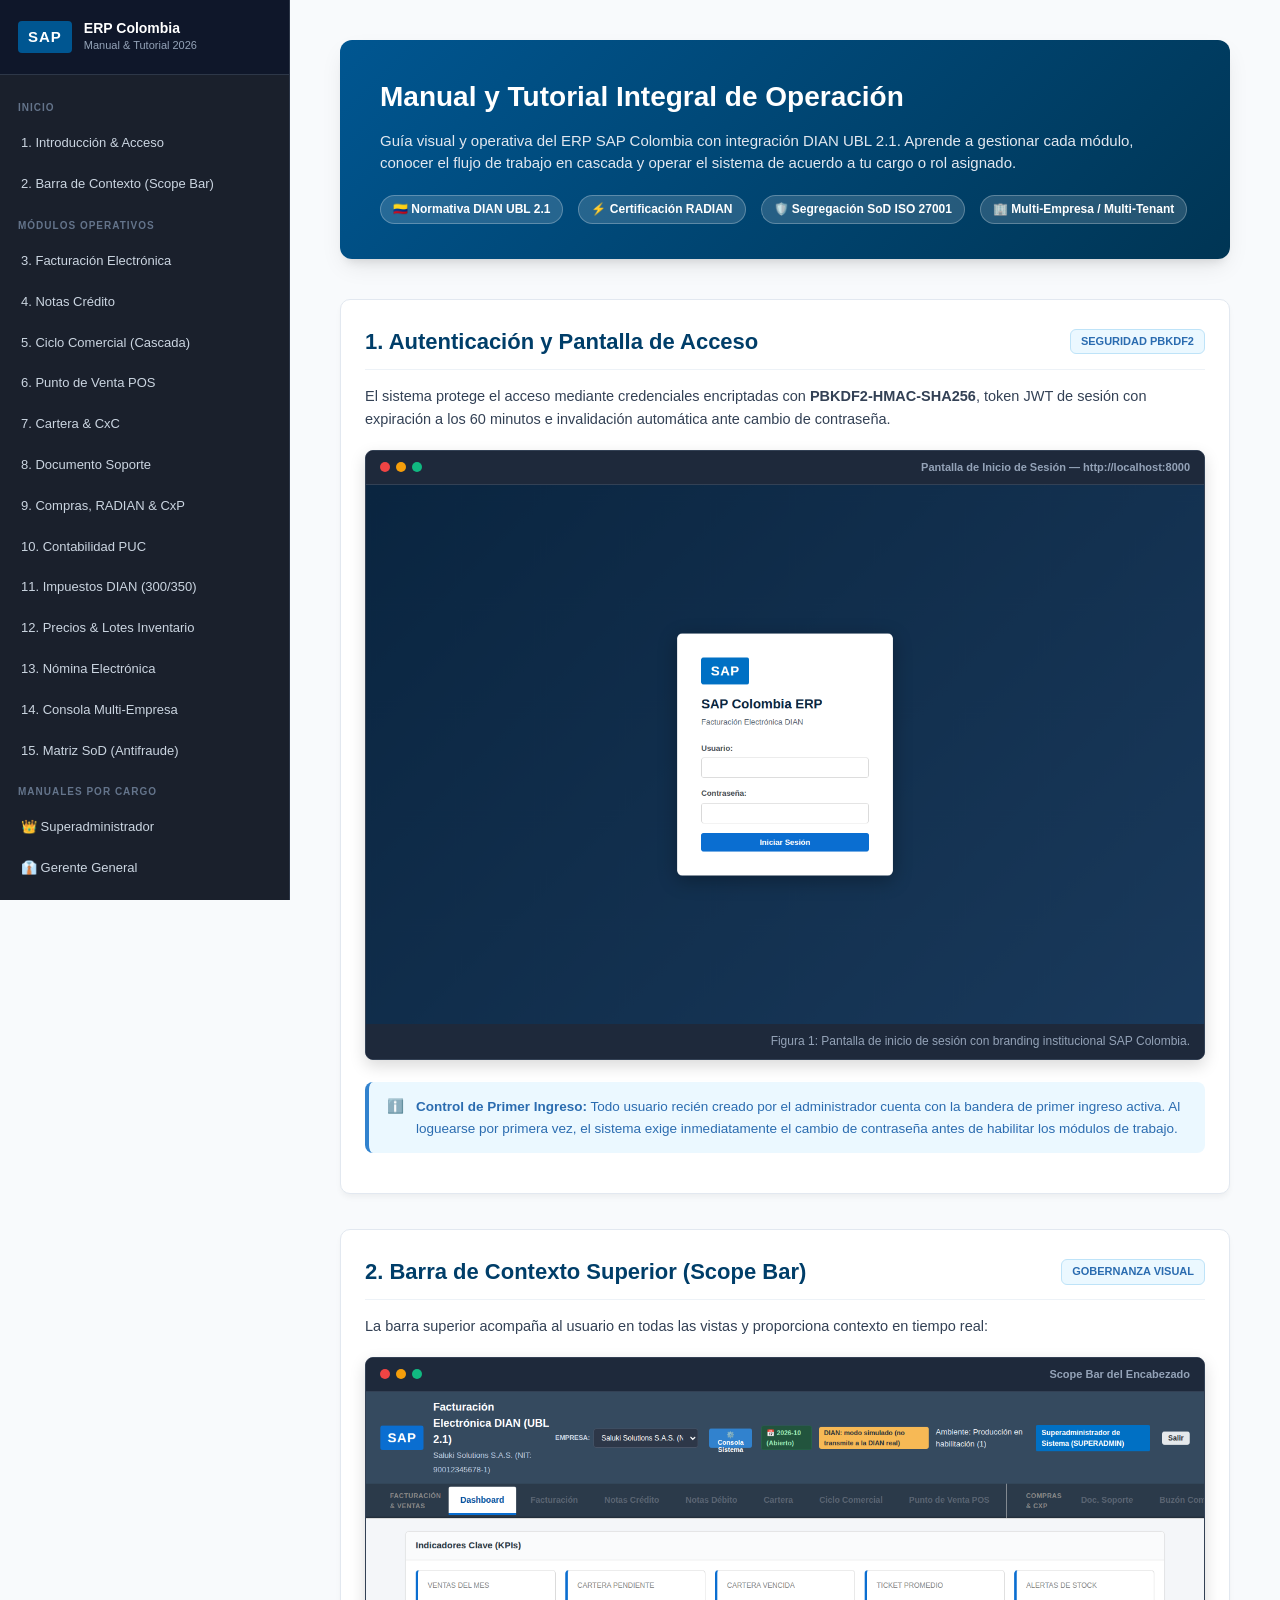
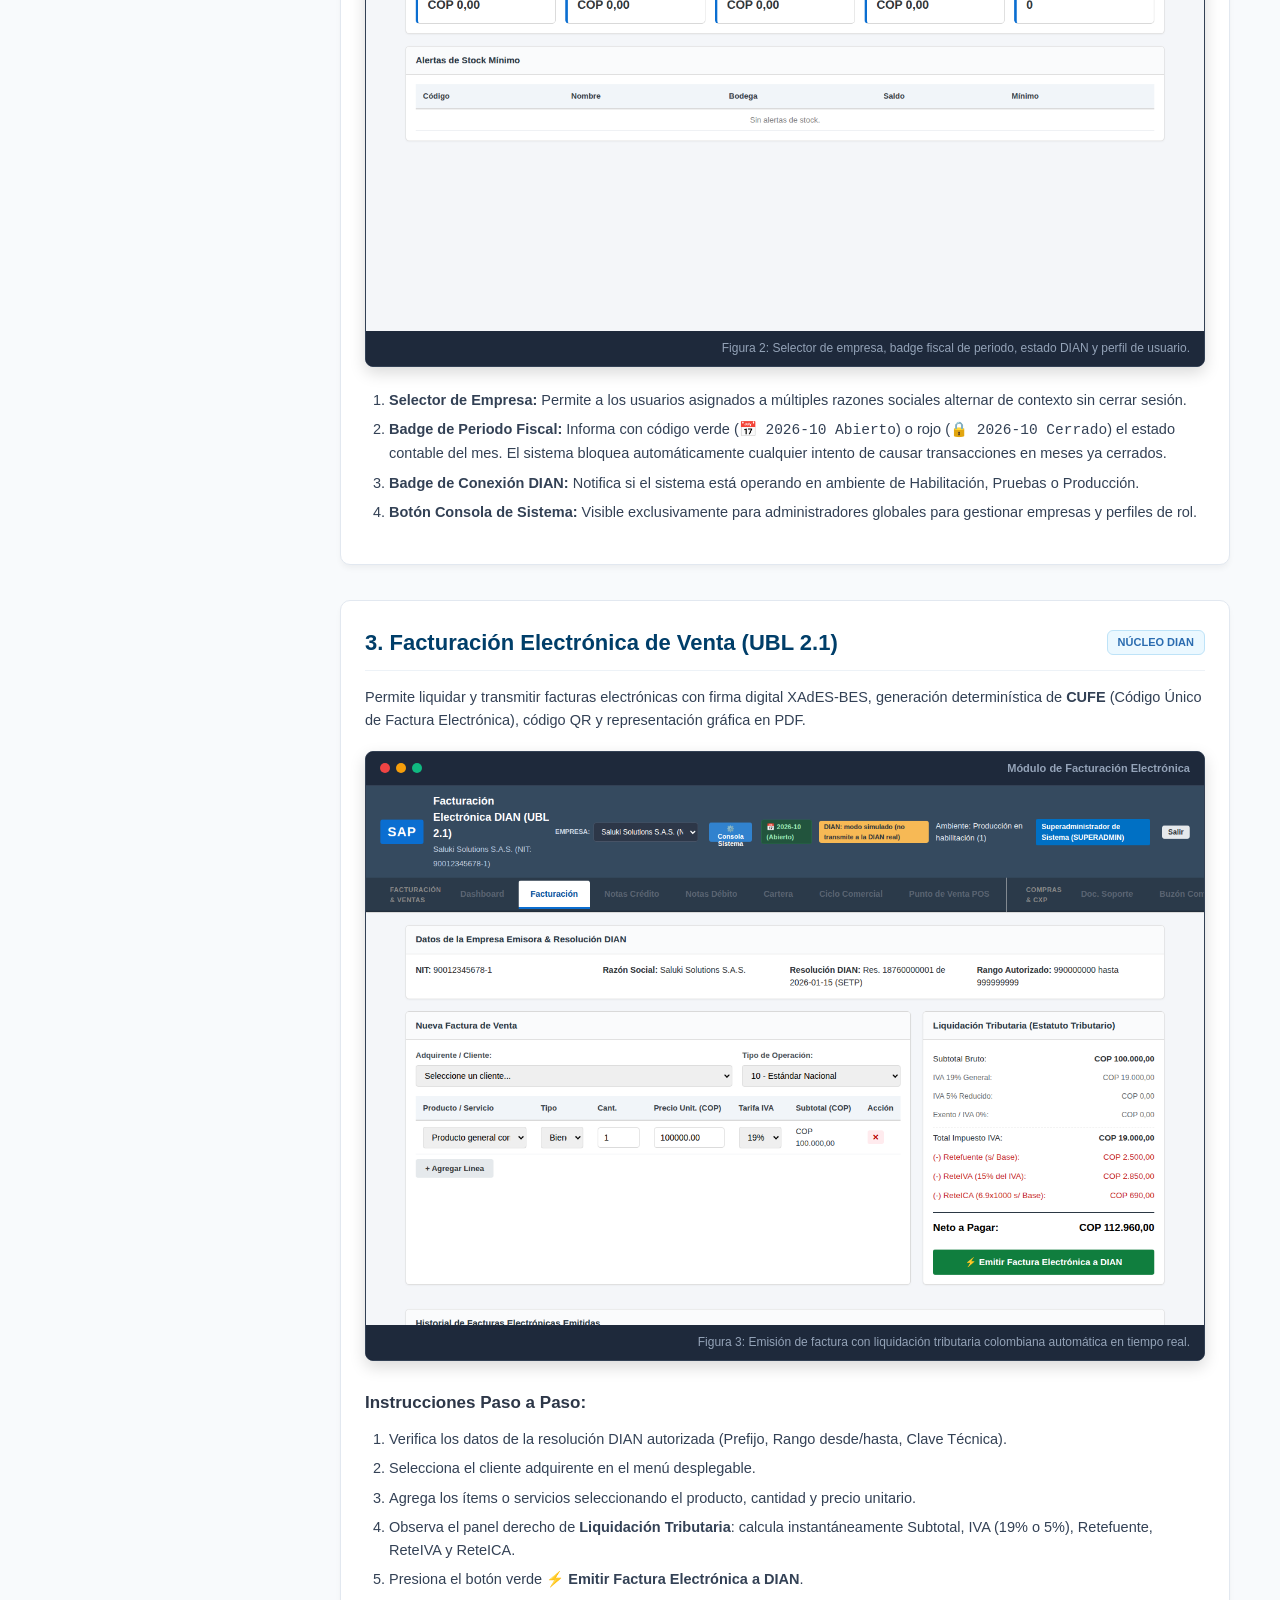
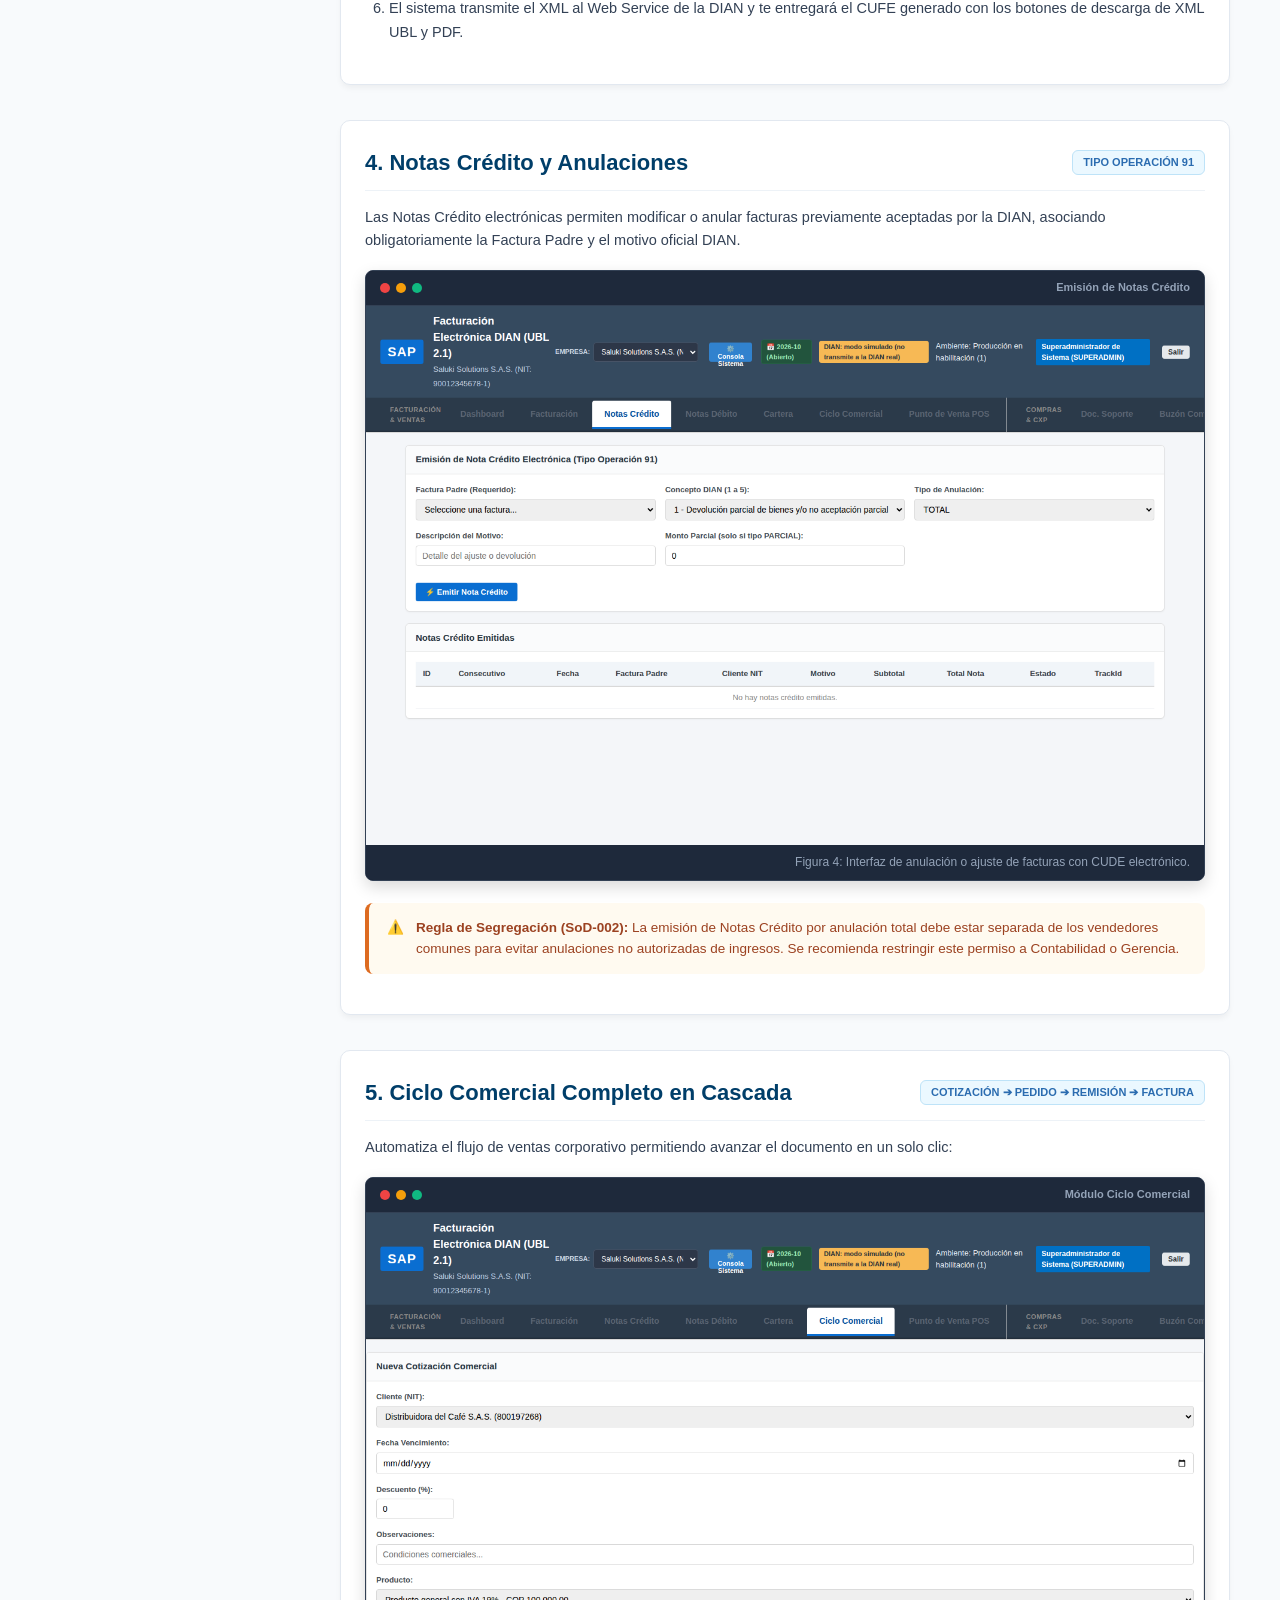
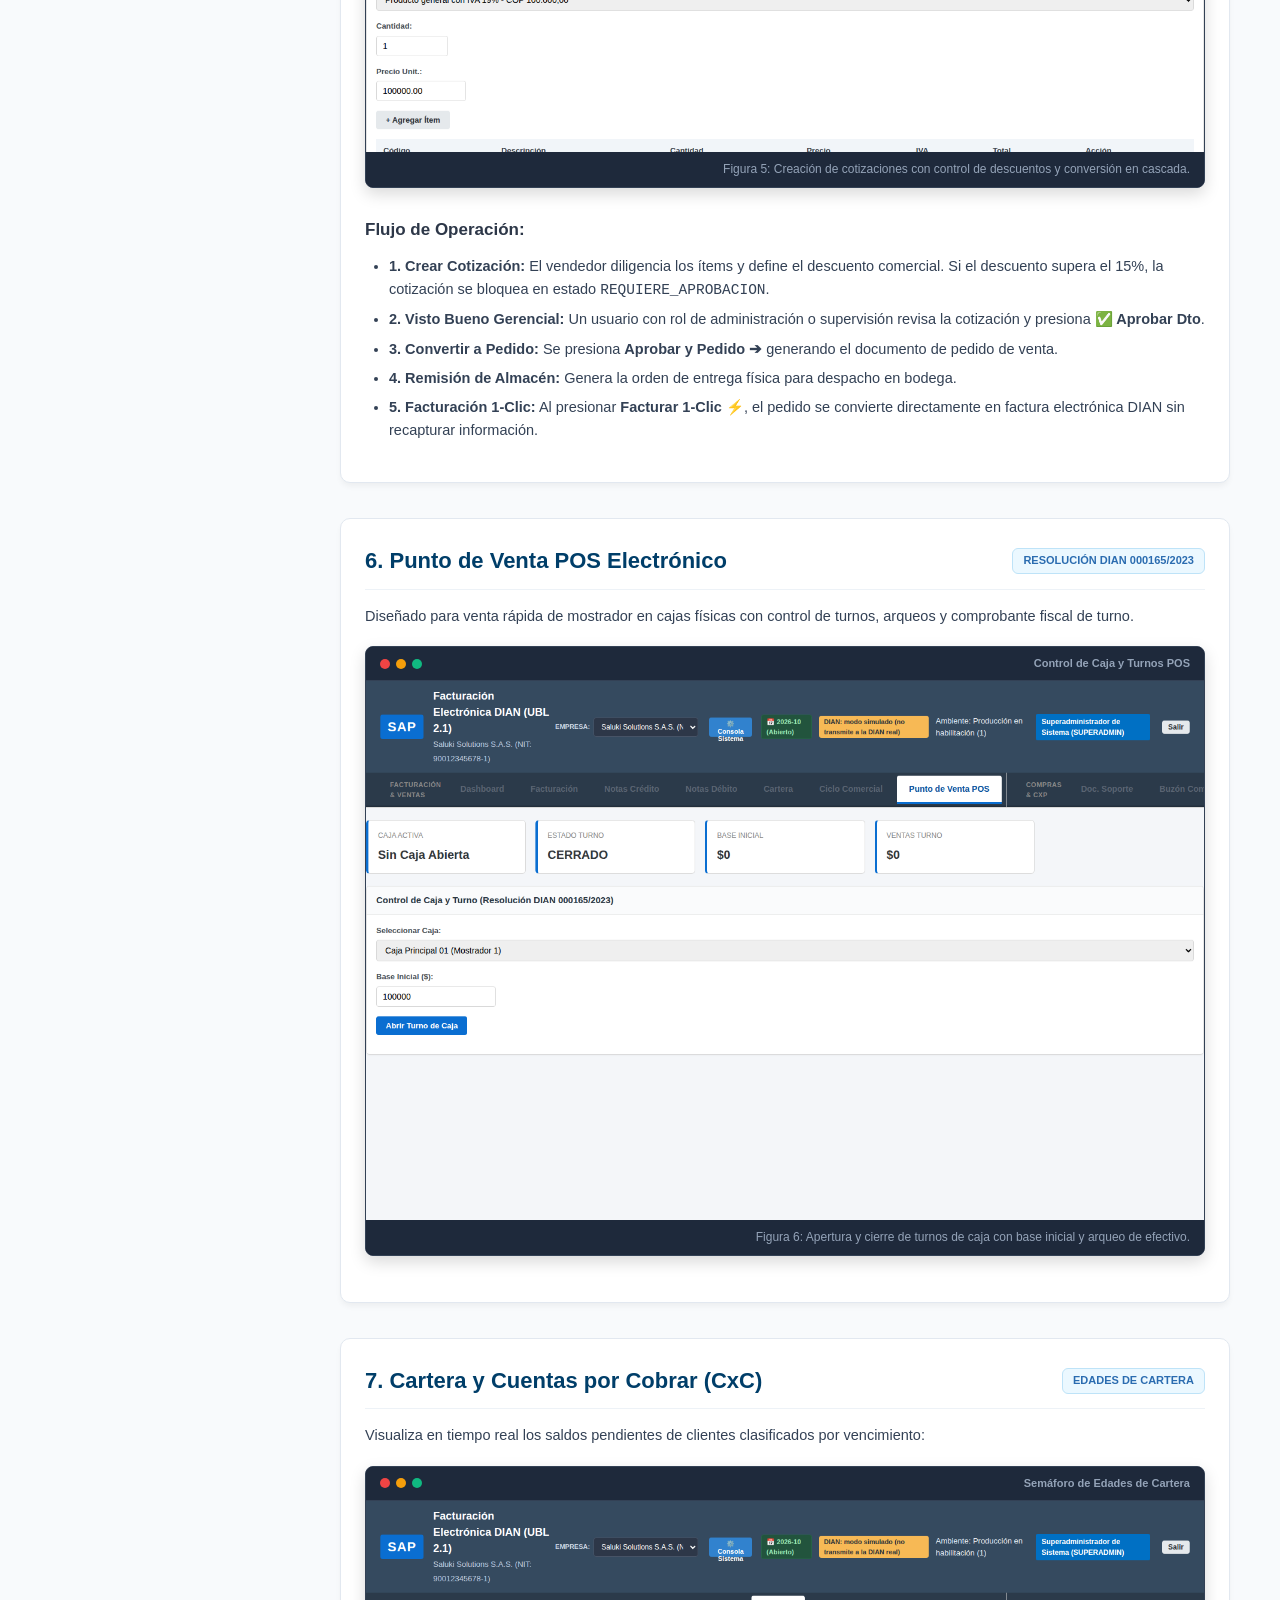
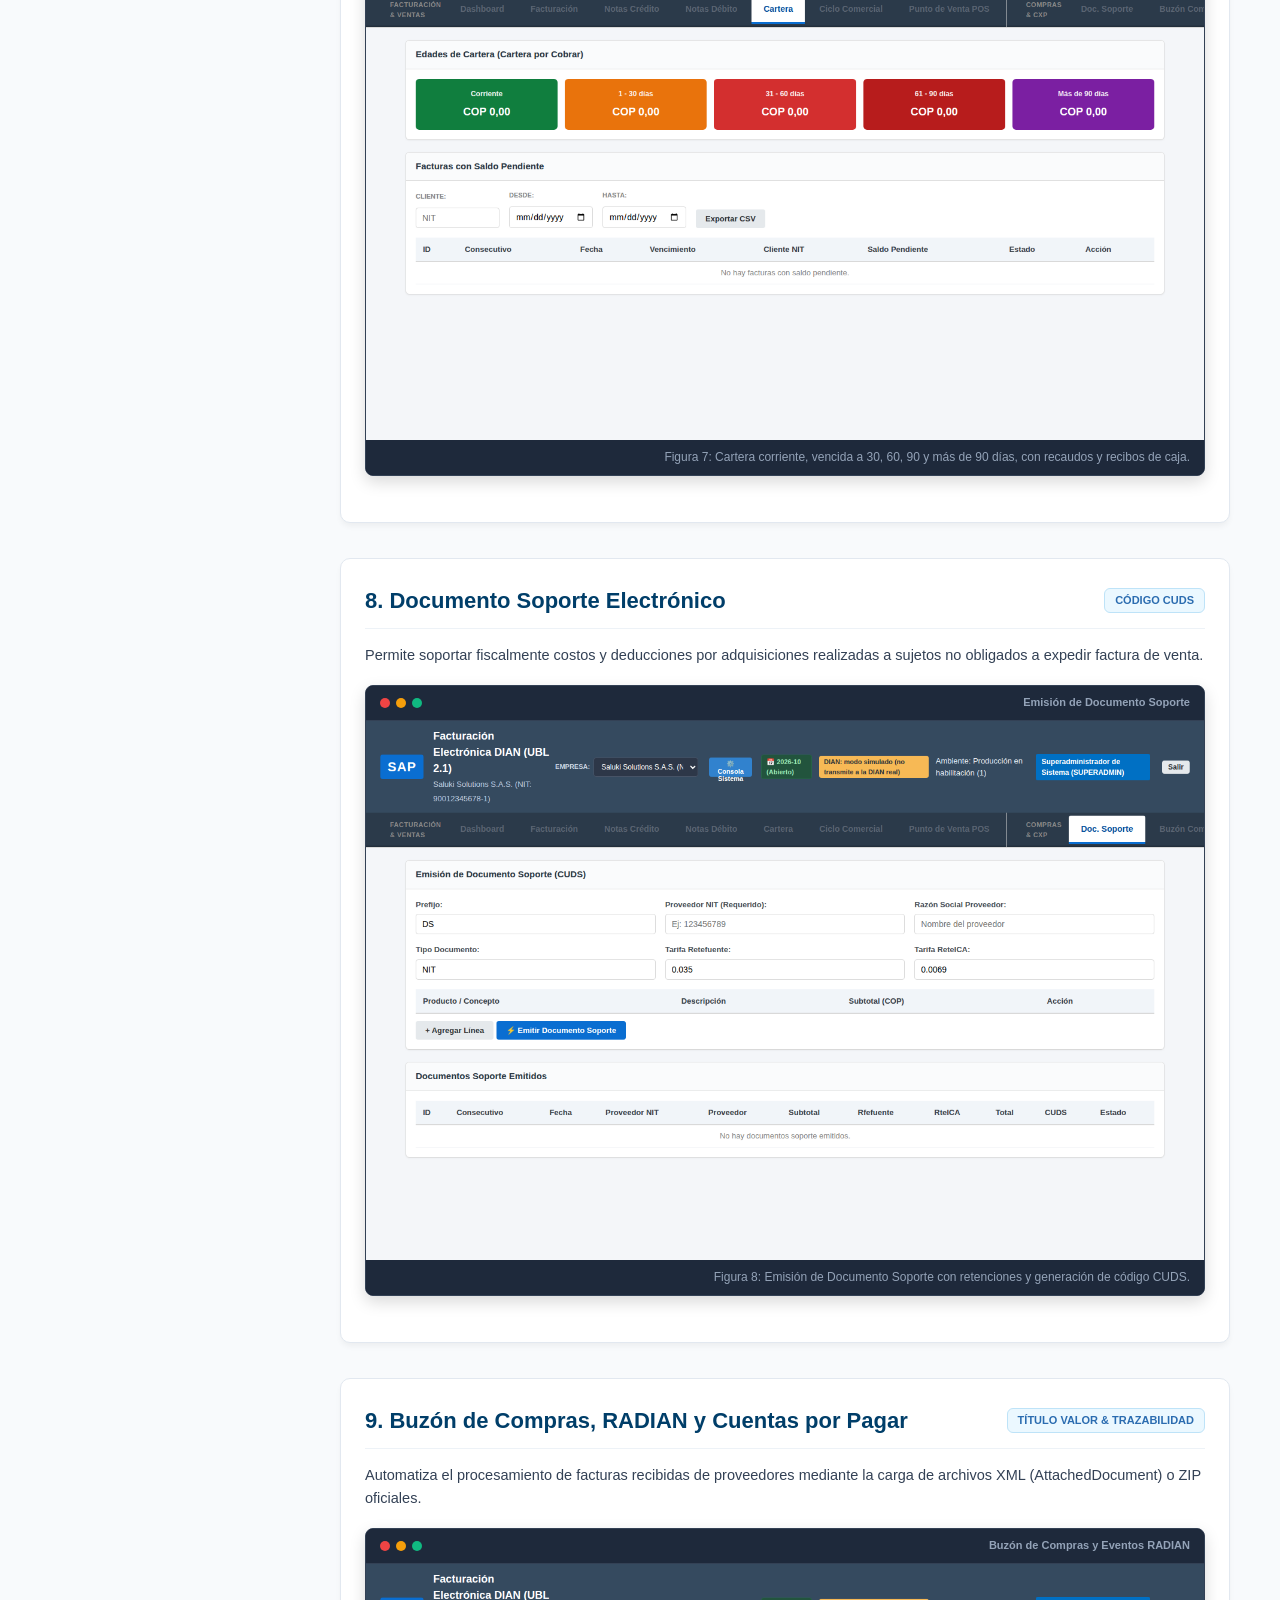
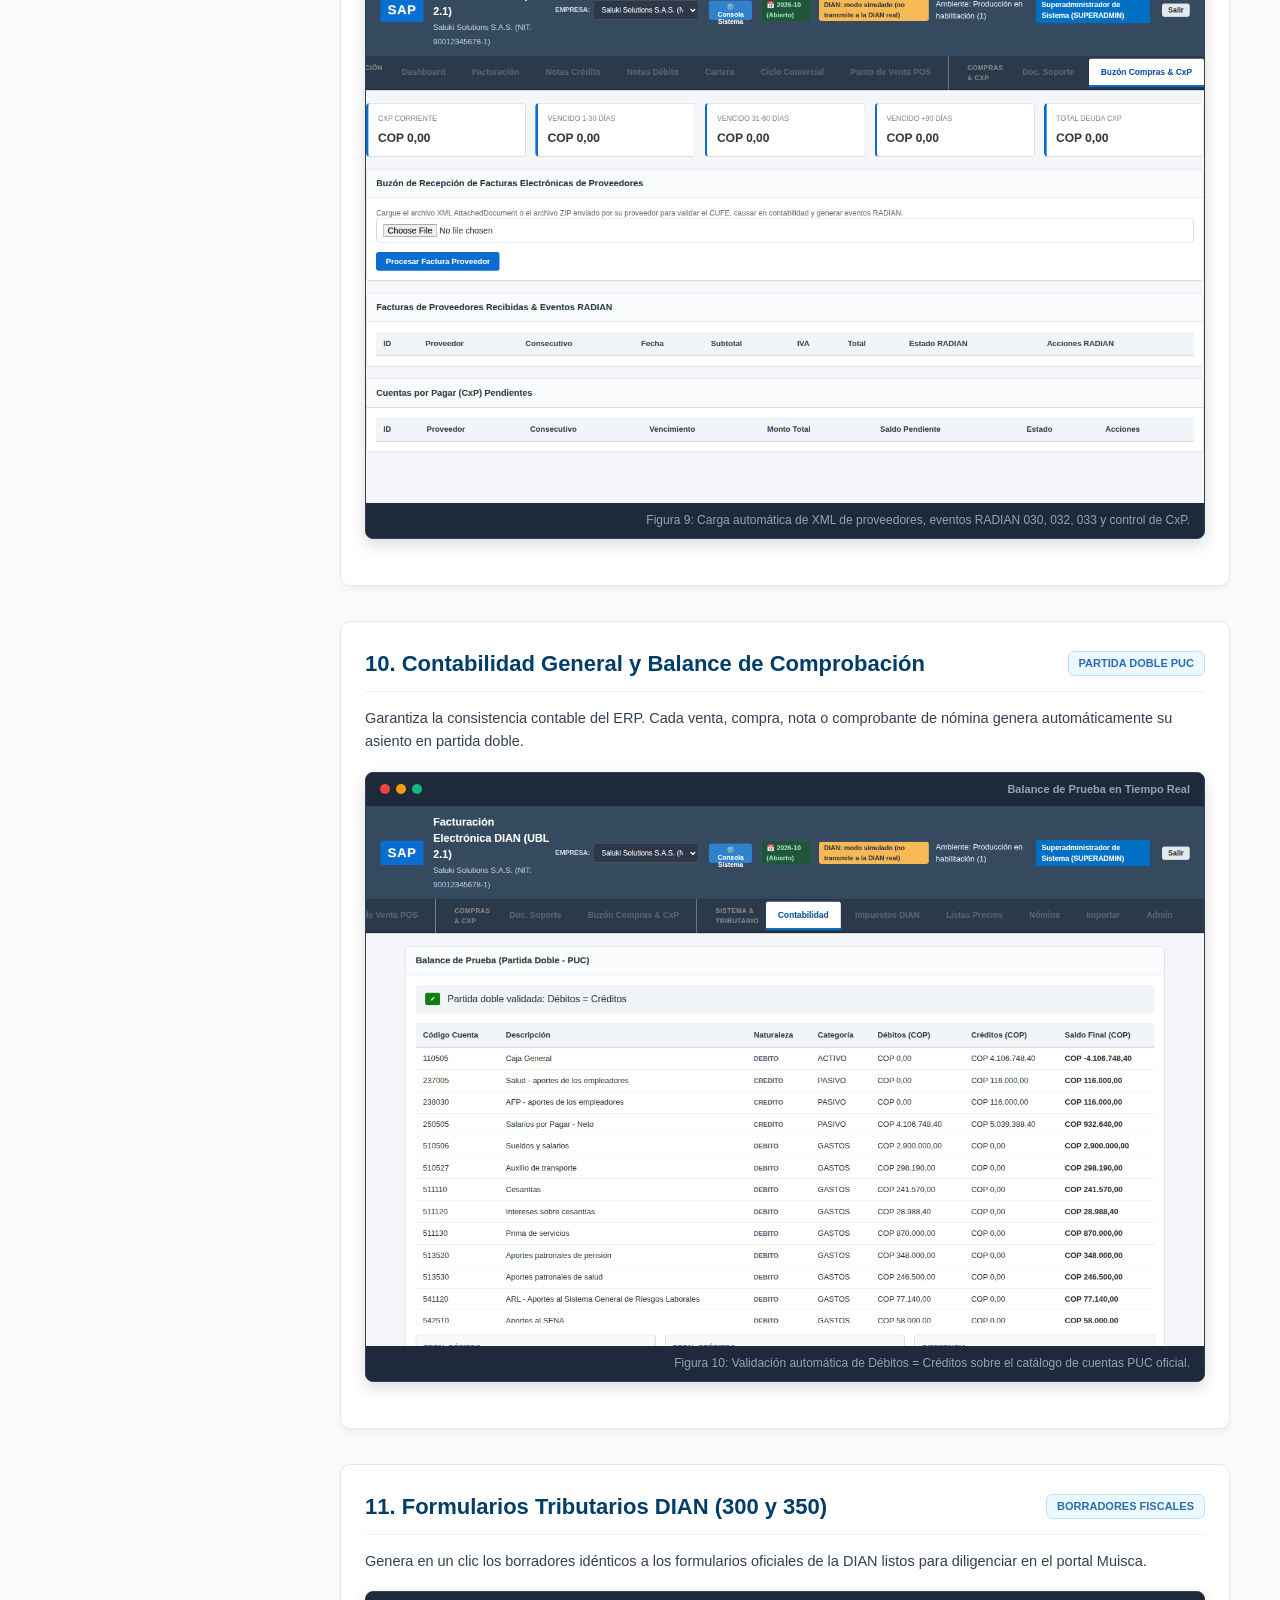
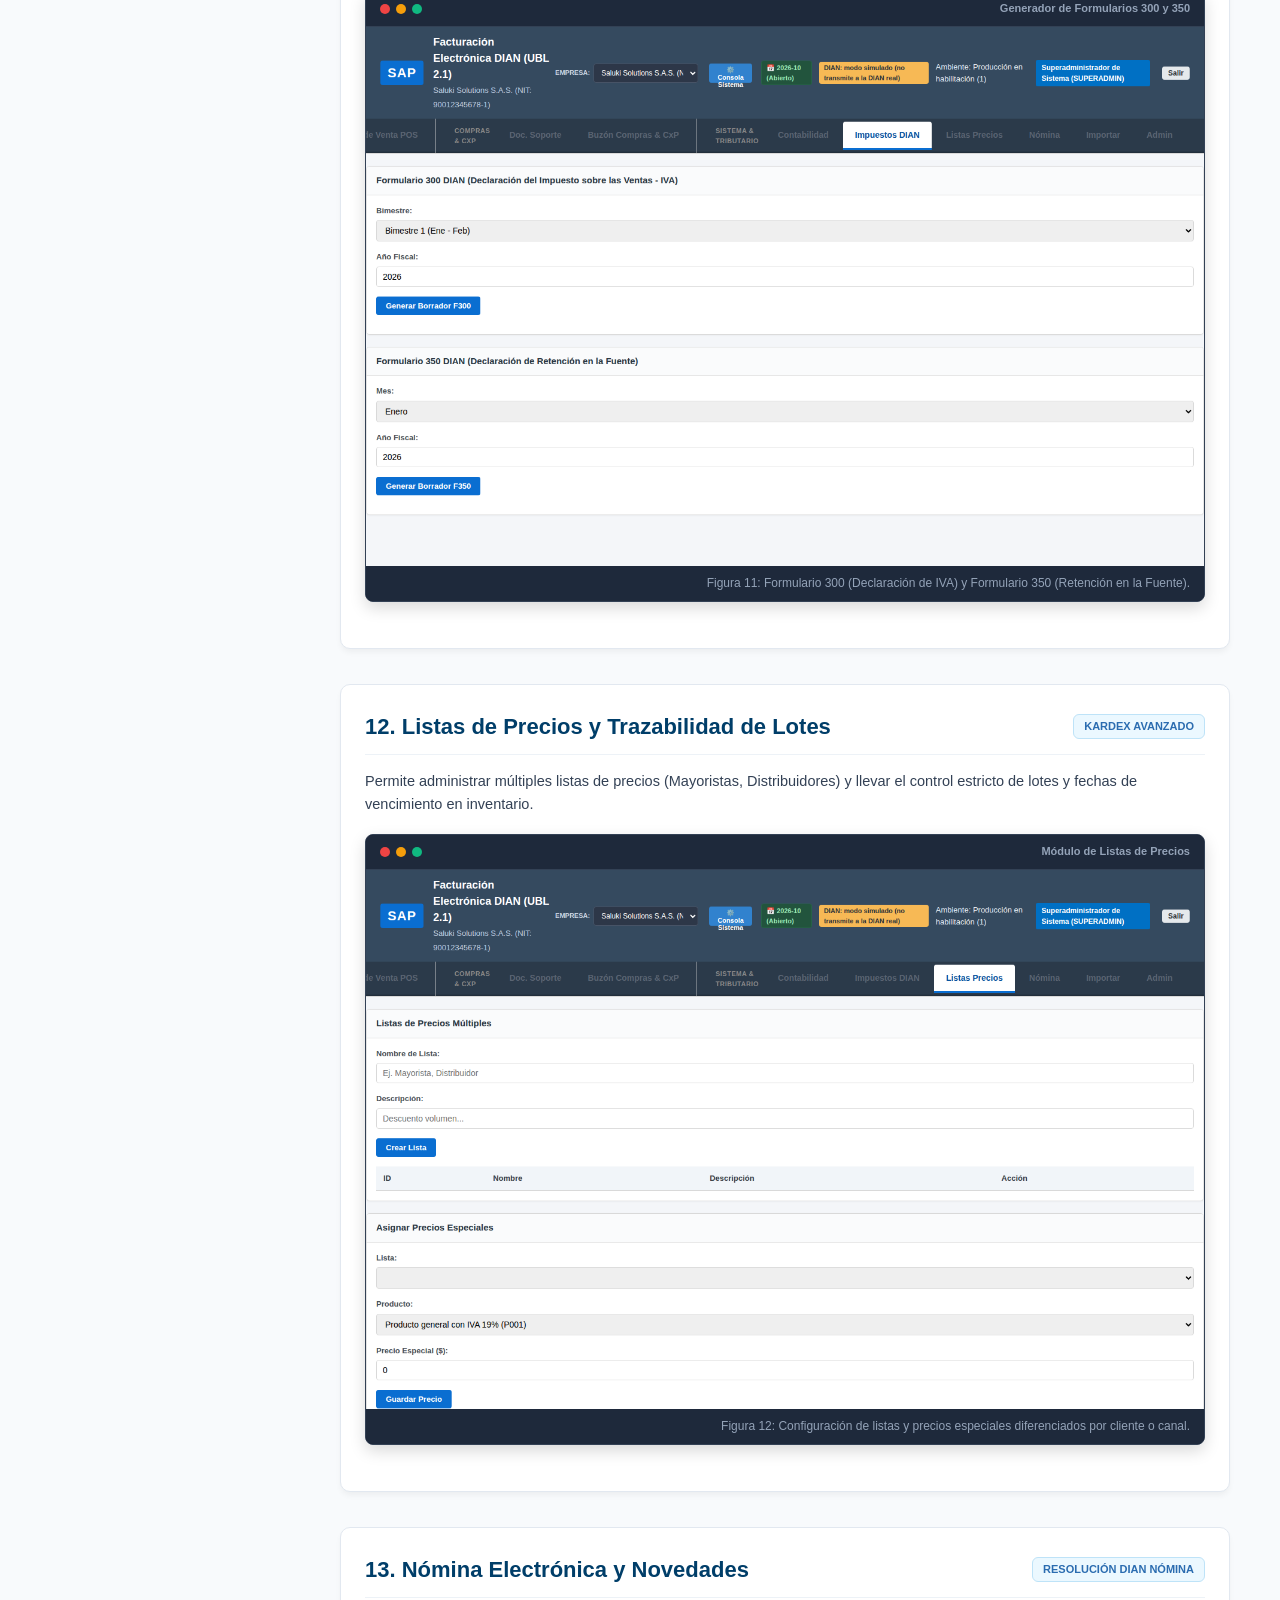
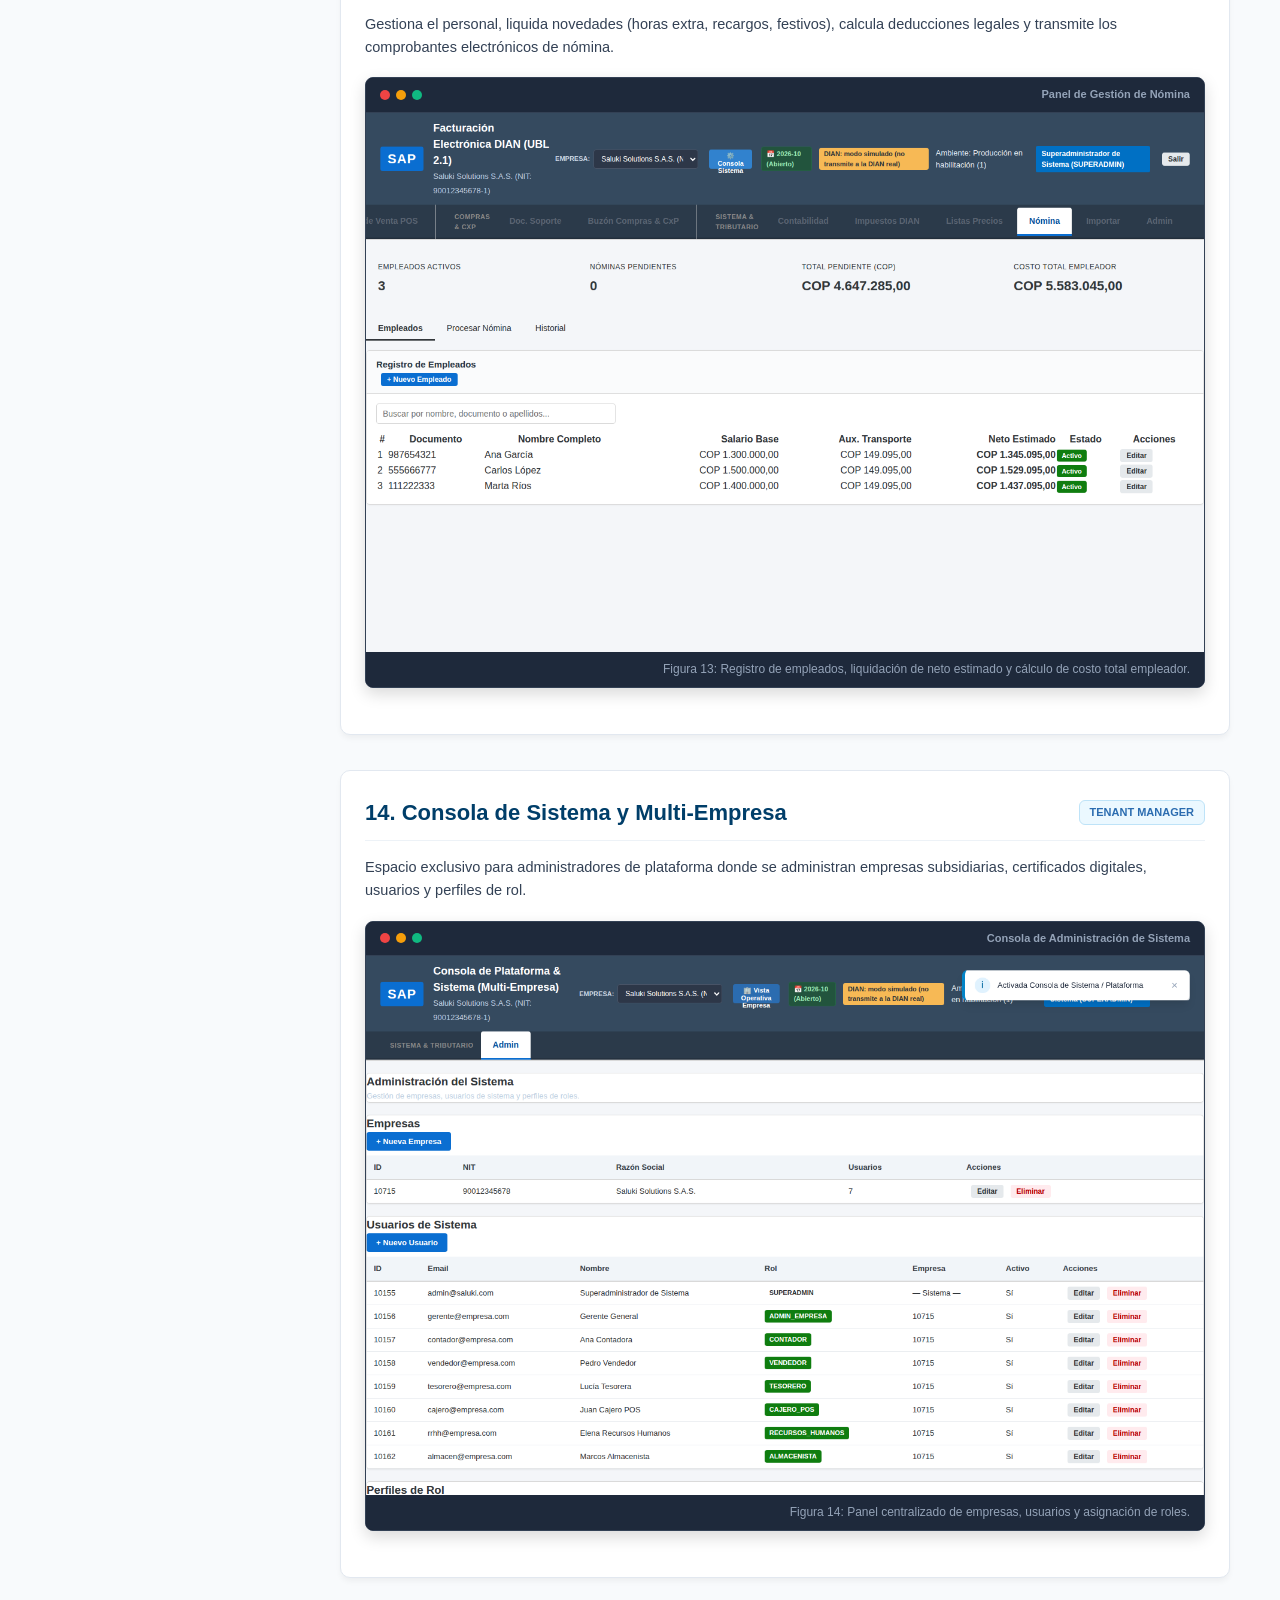
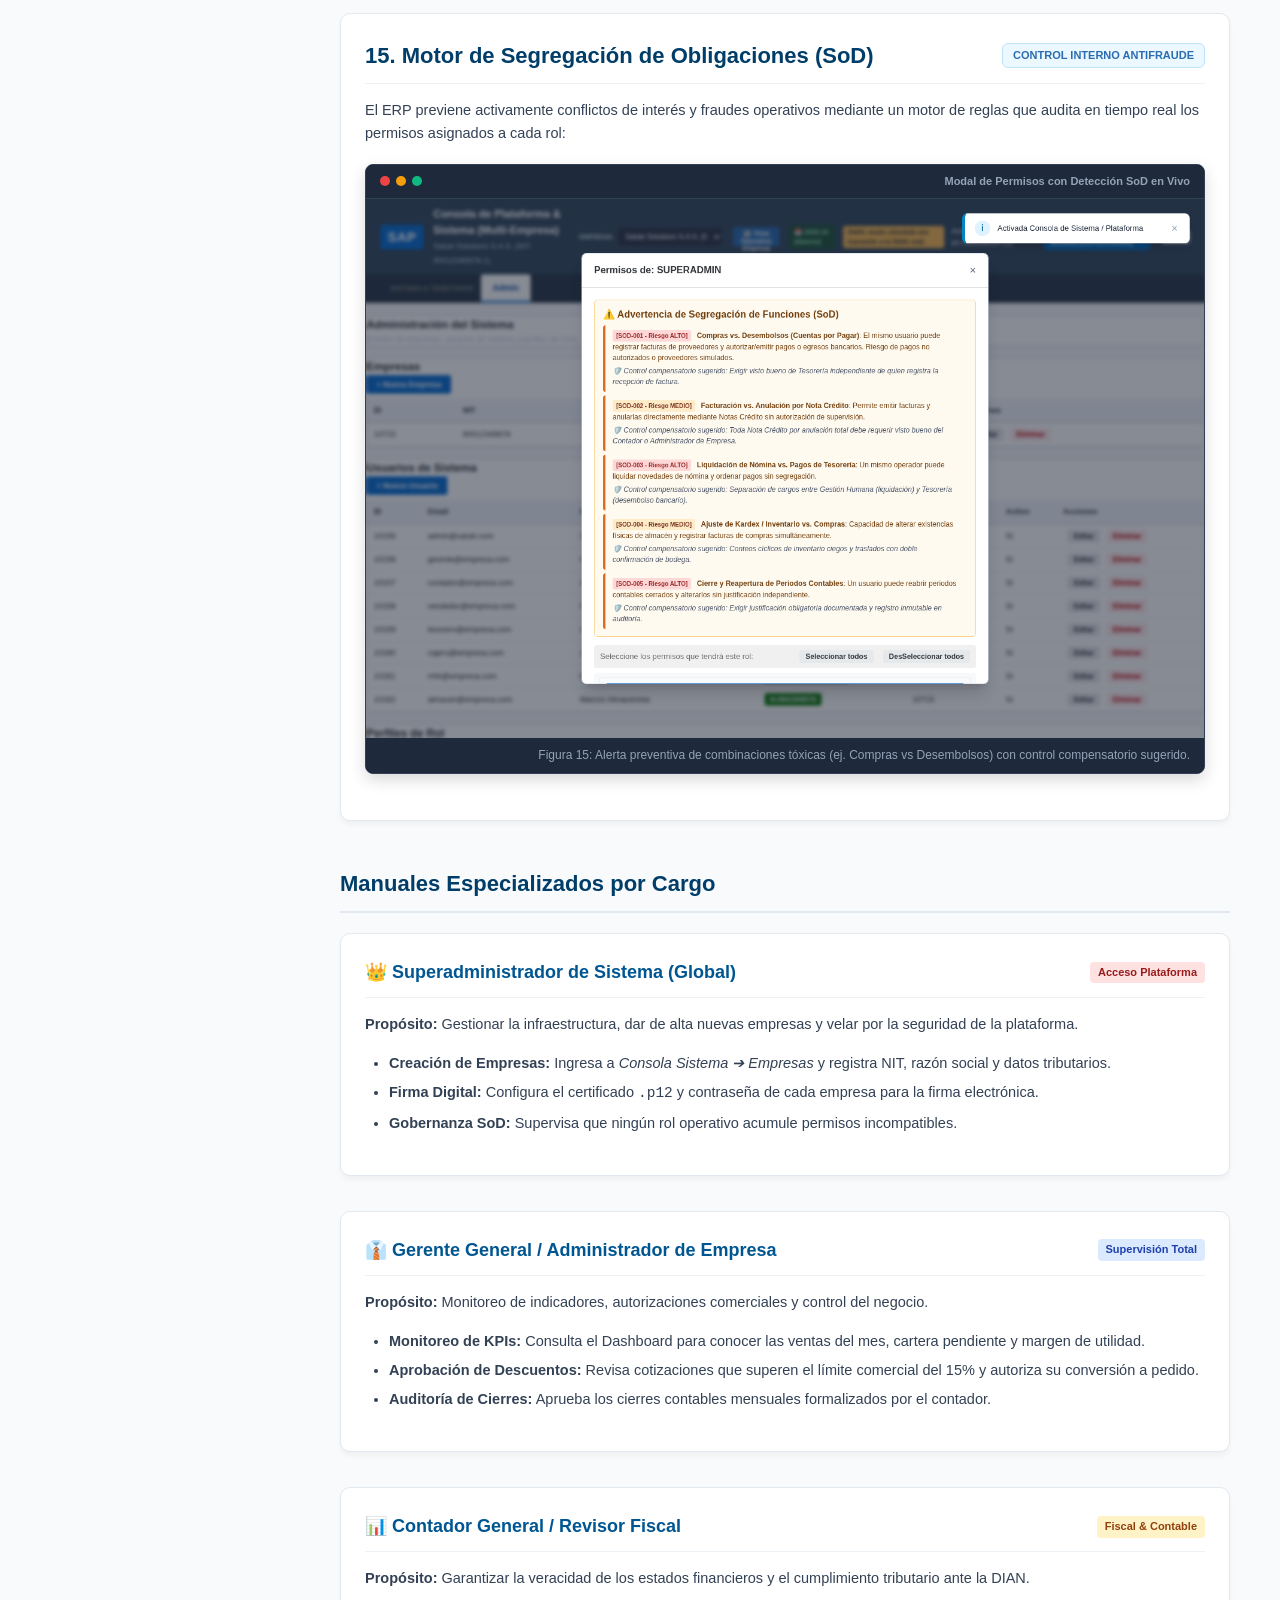
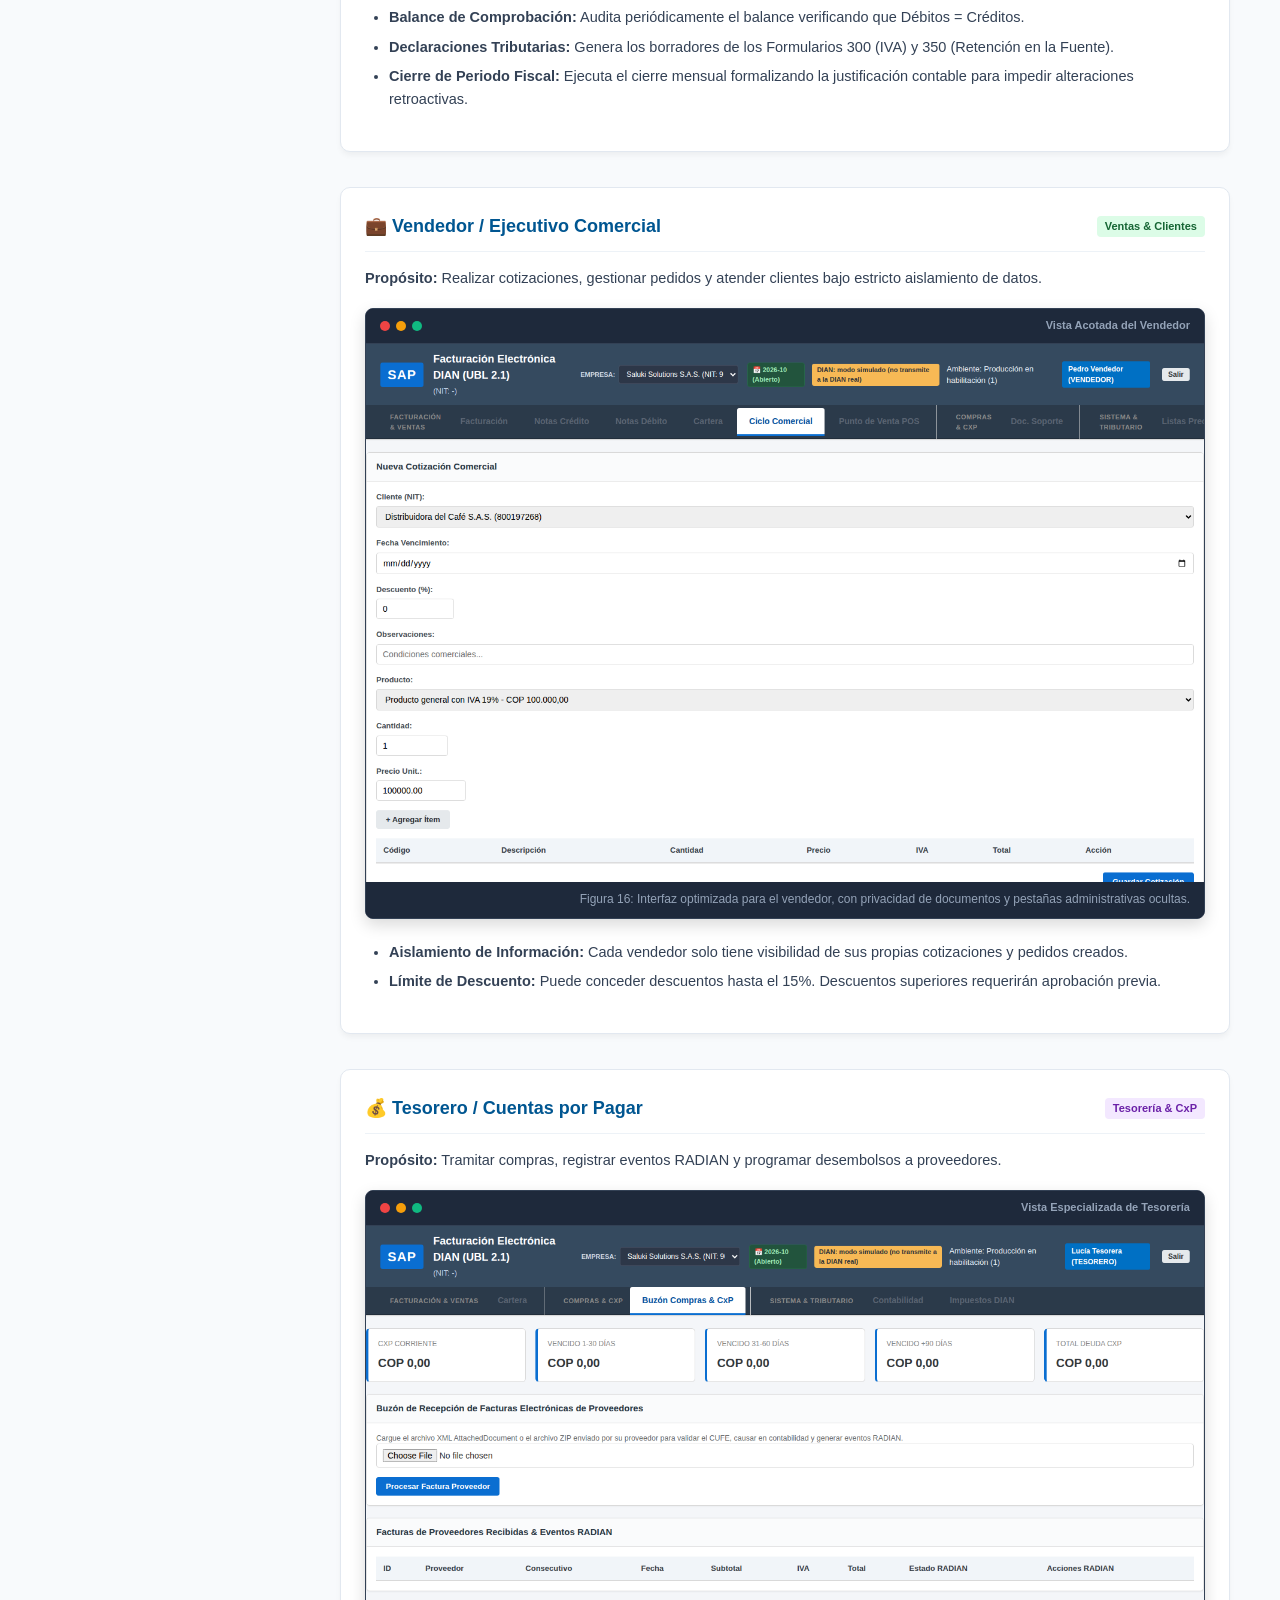
==== index.html @ 13a80d9c "docs(gh-pages): agregar manual interactivo integral con screenshots reales" ====
<!DOCTYPE html>
<html lang="es">
<head>
  <meta charset="UTF-8">
  <meta name="viewport" content="width=device-width, initial-scale=1.0">
  <title>Manual y Tutorial Integral: ERP SAP Colombia (DIAN UBL 2.1)</title>
  <style>
    :root {
      --primary: #005691;
      --primary-dark: #003e69;
      --secondary: #3182ce;
      --accent: #2b6cb0;
      --bg: #f8fafc;
      --card-bg: #ffffff;
      --text: #1a202c;
      --text-muted: #718096;
      --border: #e2e8f0;
      --border-dark: #cbd5e0;
      --success: #38a169;
      --warning: #dd6b20;
      --danger: #e53e3e;
      --sidebar-w: 290px;
    }
    * { box-sizing: border-box; margin: 0; padding: 0; }
    body {
      font-family: -apple-system, BlinkMacSystemFont, "Segoe UI", Roboto, Helvetica, Arial, sans-serif;
      background-color: var(--bg);
      color: var(--text);
      line-height: 1.6;
      display: flex;
    }

    /* Sidebar Navigation */
    #sidebar {
      width: var(--sidebar-w);
      height: 100vh;
      background: #1a202c;
      color: #edf2f7;
      position: fixed;
      top: 0;
      left: 0;
      overflow-y: auto;
      border-right: 1px solid #2d3748;
      display: flex;
      flex-direction: column;
      z-index: 100;
    }
    .sidebar-brand {
      padding: 20px 18px;
      background: #0f172a;
      border-bottom: 1px solid #2d3748;
      display: flex;
      align-items: center;
      gap: 12px;
    }
    .sap-badge {
      background: #005691;
      color: #fff;
      font-weight: 800;
      padding: 4px 10px;
      border-radius: 4px;
      font-size: 15px;
      letter-spacing: 1px;
    }
    .brand-title {
      font-size: 14px;
      font-weight: 700;
      color: #fff;
      line-height: 1.2;
    }
    .brand-sub {
      font-size: 11px;
      color: #94a3b8;
    }
    .sidebar-menu {
      padding: 15px 0;
      list-style: none;
      flex: 1;
    }
    .menu-section {
      padding: 10px 18px 4px 18px;
      font-size: 10px;
      text-transform: uppercase;
      font-weight: 700;
      color: #64748b;
      letter-spacing: 1px;
    }
    .sidebar-menu li a {
      display: block;
      padding: 7px 18px;
      color: #cbd5e1;
      text-decoration: none;
      font-size: 13px;
      transition: all 0.2s ease;
      border-left: 3px solid transparent;
    }
    .sidebar-menu li a:hover {
      background: #2d3748;
      color: #fff;
      border-left-color: #3182ce;
    }

    /* Main Content */
    #main {
      margin-left: var(--sidebar-w);
      flex: 1;
      max-width: 1200px;
      padding: 40px 50px 80px 50px;
    }

    .hero-banner {
      background: linear-gradient(135deg, #005691 0%, #003554 100%);
      color: #fff;
      padding: 35px 40px;
      border-radius: 12px;
      margin-bottom: 40px;
      box-shadow: 0 10px 25px -5px rgba(0, 0, 0, 0.1), 0 8px 10px -6px rgba(0, 0, 0, 0.1);
    }
    .hero-banner h1 {
      font-size: 28px;
      font-weight: 800;
      margin-bottom: 10px;
    }
    .hero-banner p {
      font-size: 15px;
      color: #e2e8f0;
      max-width: 850px;
      line-height: 1.5;
    }
    .hero-meta {
      display: flex;
      gap: 15px;
      margin-top: 20px;
      flex-wrap: wrap;
    }
    .pill {
      background: rgba(255, 255, 255, 0.15);
      border: 1px solid rgba(255, 255, 255, 0.25);
      padding: 4px 12px;
      border-radius: 20px;
      font-size: 12px;
      font-weight: 600;
      display: inline-flex;
      align-items: center;
      gap: 6px;
    }

    h2 {
      font-size: 22px;
      color: var(--primary-dark);
      border-bottom: 2px solid var(--border);
      padding-bottom: 10px;
      margin-top: 45px;
      margin-bottom: 20px;
      display: flex;
      align-items: center;
      gap: 10px;
    }
    h3 {
      font-size: 17px;
      color: #2d3748;
      margin-top: 28px;
      margin-bottom: 12px;
    }
    p, ul, ol {
      margin-bottom: 16px;
      font-size: 14.5px;
      color: #334155;
    }
    ul, ol {
      padding-left: 24px;
    }
    li {
      margin-bottom: 6px;
    }

    /* Cards & Containers */
    .module-card {
      background: var(--card-bg);
      border: 1px solid var(--border);
      border-radius: 10px;
      padding: 24px;
      margin-bottom: 35px;
      box-shadow: 0 4px 6px -1px rgba(0,0,0,0.05);
      transition: box-shadow 0.2s ease;
    }
    .module-card:hover {
      box-shadow: 0 10px 15px -3px rgba(0,0,0,0.08);
    }
    .module-header {
      display: flex;
      justify-content: space-between;
      align-items: center;
      margin-bottom: 15px;
      border-bottom: 1px solid #edf2f7;
      padding-bottom: 10px;
    }
    .module-title {
      font-size: 18px;
      font-weight: 700;
      color: var(--primary);
    }
    .module-tag {
      background: #ebf8ff;
      color: #2b6cb0;
      border: 1px solid #bee3f8;
      font-size: 11px;
      font-weight: 700;
      padding: 3px 10px;
      border-radius: 6px;
      text-transform: uppercase;
    }

    /* Screenshot image box */
    .screenshot-box {
      margin: 18px 0 22px 0;
      background: #0f172a;
      border: 1px solid #334155;
      border-radius: 8px;
      overflow: hidden;
      box-shadow: 0 6px 16px rgba(0,0,0,0.15);
    }
    .screenshot-header {
      background: #1e293b;
      padding: 8px 14px;
      font-size: 11px;
      font-weight: 600;
      color: #94a3b8;
      display: flex;
      align-items: center;
      justify-content: space-between;
      border-bottom: 1px solid #334155;
    }
    .screenshot-header .dots {
      display: flex;
      gap: 6px;
    }
    .dot {
      width: 10px;
      height: 10px;
      border-radius: 50%;
    }
    .dot-red { background: #ef4444; }
    .dot-yellow { background: #f59e0b; }
    .dot-green { background: #10b981; }

    .screenshot-box img {
      width: 100%;
      height: auto;
      display: block;
      cursor: zoom-in;
      transition: transform 0.2s ease;
    }
    .screenshot-caption {
      padding: 8px 14px;
      font-size: 12px;
      color: #94a3b8;
      background: #1e293b;
      text-align: right;
    }

    /* Alert Boxes */
    .alert {
      padding: 14px 18px;
      border-radius: 8px;
      margin: 16px 0;
      font-size: 13.5px;
      display: flex;
      gap: 12px;
      align-items: flex-start;
    }
    .alert-info {
      background: #ebf8ff;
      border-left: 4px solid #3182ce;
      color: #2b6cb0;
    }
    .alert-warning {
      background: #fffaf0;
      border-left: 4px solid #dd6b20;
      color: #9c4221;
    }
    .alert-success {
      background: #f0fff4;
      border-left: 4px solid #38a169;
      color: #276749;
    }

    /* Tables */
    table {
      width: 100%;
      border-collapse: collapse;
      margin: 18px 0 24px 0;
      background: #fff;
      border-radius: 8px;
      overflow: hidden;
      border: 1px solid var(--border);
    }
    th {
      background: #edf2f7;
      color: #2d3748;
      text-align: left;
      padding: 12px 16px;
      font-size: 12.5px;
      font-weight: 700;
      text-transform: uppercase;
      border-bottom: 1px solid var(--border-dark);
    }
    td {
      padding: 12px 16px;
      font-size: 13.5px;
      border-bottom: 1px solid var(--border);
      color: #334155;
    }
    tr:last-child td { border-bottom: none; }
    tr:nth-child(even) { background-color: #f8fafc; }

    .role-badge {
      display: inline-block;
      padding: 2px 8px;
      border-radius: 4px;
      font-size: 11px;
      font-weight: 700;
      background: #e2e8f0;
      color: #334155;
    }
    .role-admin { background: #fee2e2; color: #991b1b; }
    .role-gerente { background: #dbeafe; color: #1e40af; }
    .role-contador { background: #fef3c7; color: #92400e; }
    .role-vendedor { background: #dcfce7; color: #166534; }
    .role-tesorero { background: #f3e8ff; color: #6b21a8; }
    .role-pos { background: #ffedd5; color: #9a3412; }
    .role-rrhh { background: #fce7f3; color: #9d174d; }

    /* Modal Image Lightbox */
    #lightbox {
      display: none;
      position: fixed;
      top: 0; left: 0; width: 100vw; height: 100vh;
      background: rgba(0,0,0,0.85);
      z-index: 9999;
      justify-content: center;
      align-items: center;
      cursor: zoom-out;
    }
    #lightbox img {
      max-width: 92vw;
      max-height: 92vh;
      border-radius: 6px;
      box-shadow: 0 10px 40px rgba(0,0,0,0.5);
    }

    @media (max-width: 900px) {
      #sidebar { display: none; }
      #main { margin-left: 0; padding: 20px; }
    }
  </style>
</head>
<body>

  <!-- Sidebar -->
  <nav id="sidebar">
    <div class="sidebar-brand">
      <div class="sap-badge">SAP</div>
      <div>
        <div class="brand-title">ERP Colombia</div>
        <div class="brand-sub">Manual & Tutorial 2026</div>
      </div>
    </div>
    <ul class="sidebar-menu">
      <li class="menu-section">Inicio</li>
      <li><a href="#intro">1. Introducción & Acceso</a></li>
      <li><a href="#scope-bar">2. Barra de Contexto (Scope Bar)</a></li>
      
      <li class="menu-section">Módulos Operativos</li>
      <li><a href="#mod-facturacion">3. Facturación Electrónica</a></li>
      <li><a href="#mod-notas-credito">4. Notas Crédito</a></li>
      <li><a href="#mod-ciclo-comercial">5. Ciclo Comercial (Cascada)</a></li>
      <li><a href="#mod-pos">6. Punto de Venta POS</a></li>
      <li><a href="#mod-cartera">7. Cartera & CxC</a></li>
      <li><a href="#mod-doc-soporte">8. Documento Soporte</a></li>
      <li><a href="#mod-compras">9. Compras, RADIAN & CxP</a></li>
      <li><a href="#mod-contabilidad">10. Contabilidad PUC</a></li>
      <li><a href="#mod-impuestos">11. Impuestos DIAN (300/350)</a></li>
      <li><a href="#mod-precios">12. Precios & Lotes Inventario</a></li>
      <li><a href="#mod-nomina">13. Nómina Electrónica</a></li>
      <li><a href="#mod-sistema">14. Consola Multi-Empresa</a></li>
      <li><a href="#mod-sod">15. Matriz SoD (Antifraude)</a></li>

      <li class="menu-section">Manuales por Cargo</li>
      <li><a href="#cargo-superadmin">👑 Superadministrador</a></li>
      <li><a href="#cargo-gerente">👔 Gerente General</a></li>
      <li><a href="#cargo-contador">📊 Contador General</a></li>
      <li><a href="#cargo-vendedor">💼 Vendedor Comercial</a></li>
      <li><a href="#cargo-tesorero">💰 Tesorero / CxP</a></li>
      <li><a href="#cargo-cajero">🛒 Cajero POS</a></li>
      <li><a href="#cargo-rrhh">👥 Recursos Humanos</a></li>
      <li><a href="#credenciales">🔑 Tabla de Credenciales</a></li>
    </ul>
  </nav>

  <!-- Main Container -->
  <main id="main">

    <!-- Hero -->
    <div class="hero-banner" id="intro">
      <h1>Manual y Tutorial Integral de Operación</h1>
      <p>Guía visual y operativa del ERP SAP Colombia con integración DIAN UBL 2.1. Aprende a gestionar cada módulo, conocer el flujo de trabajo en cascada y operar el sistema de acuerdo a tu cargo o rol asignado.</p>
      <div class="hero-meta">
        <span class="pill">🇨🇴 Normativa DIAN UBL 2.1</span>
        <span class="pill">⚡ Certificación RADIAN</span>
        <span class="pill">🛡️ Segregación SoD ISO 27001</span>
        <span class="pill">🏢 Multi-Empresa / Multi-Tenant</span>
      </div>
    </div>

    <!-- 1. Acceso y Login -->
    <section class="module-card">
      <div class="module-header">
        <h2 style="margin:0; border:none; padding:0;">1. Autenticación y Pantalla de Acceso</h2>
        <span class="module-tag">Seguridad PBKDF2</span>
      </div>
      <p>El sistema protege el acceso mediante credenciales encriptadas con <strong>PBKDF2-HMAC-SHA256</strong>, token JWT de sesión con expiración a los 60 minutos e invalidación automática ante cambio de contraseña.</p>

      <div class="screenshot-box">
        <div class="screenshot-header">
          <div class="dots"><div class="dot dot-red"></div><div class="dot dot-yellow"></div><div class="dot dot-green"></div></div>
          <span>Pantalla de Inicio de Sesión — http://localhost:8000</span>
        </div>
        <img src="screenshots/01_login_screen.png" alt="Login Screen" onclick="zoomImage(this)">
        <div class="screenshot-caption">Figura 1: Pantalla de inicio de sesión con branding institucional SAP Colombia.</div>
      </div>

      <div class="alert alert-info">
        <span>ℹ️</span>
        <div><strong>Control de Primer Ingreso:</strong> Todo usuario recién creado por el administrador cuenta con la bandera de primer ingreso activa. Al loguearse por primera vez, el sistema exige inmediatamente el cambio de contraseña antes de habilitar los módulos de trabajo.</div>
      </div>
    </section>

    <!-- 2. Scope Bar -->
    <section class="module-card" id="scope-bar">
      <div class="module-header">
        <h2 style="margin:0; border:none; padding:0;">2. Barra de Contexto Superior (Scope Bar)</h2>
        <span class="module-tag">Gobernanza Visual</span>
      </div>
      <p>La barra superior acompaña al usuario en todas las vistas y proporciona contexto en tiempo real:</p>

      <div class="screenshot-box">
        <div class="screenshot-header">
          <div class="dots"><div class="dot dot-red"></div><div class="dot dot-yellow"></div><div class="dot dot-green"></div></div>
          <span>Scope Bar del Encabezado</span>
        </div>
        <img src="screenshots/02_header_scope_bar.png" alt="Header Scope Bar" onclick="zoomImage(this)">
        <div class="screenshot-caption">Figura 2: Selector de empresa, badge fiscal de periodo, estado DIAN y perfil de usuario.</div>
      </div>

      <ol>
        <li><strong>Selector de Empresa:</strong> Permite a los usuarios asignados a múltiples razones sociales alternar de contexto sin cerrar sesión.</li>
        <li><strong>Badge de Periodo Fiscal:</strong> Informa con código verde (<code>📅 2026-10 Abierto</code>) o rojo (<code>🔒 2026-10 Cerrado</code>) el estado contable del mes. El sistema bloquea automáticamente cualquier intento de causar transacciones en meses ya cerrados.</li>
        <li><strong>Badge de Conexión DIAN:</strong> Notifica si el sistema está operando en ambiente de Habilitación, Pruebas o Producción.</li>
        <li><strong>Botón Consola de Sistema:</strong> Visible exclusivamente para administradores globales para gestionar empresas y perfiles de rol.</li>
      </ol>
    </section>

    <!-- 3. Facturación Electrónica -->
    <section class="module-card" id="mod-facturacion">
      <div class="module-header">
        <h2 style="margin:0; border:none; padding:0;">3. Facturación Electrónica de Venta (UBL 2.1)</h2>
        <span class="module-tag">Núcleo DIAN</span>
      </div>
      <p>Permite liquidar y transmitir facturas electrónicas con firma digital XAdES-BES, generación determinística de <strong>CUFE</strong> (Código Único de Factura Electrónica), código QR y representación gráfica en PDF.</p>

      <div class="screenshot-box">
        <div class="screenshot-header">
          <div class="dots"><div class="dot dot-red"></div><div class="dot dot-yellow"></div><div class="dot dot-green"></div></div>
          <span>Módulo de Facturación Electrónica</span>
        </div>
        <img src="screenshots/04_facturacion.png" alt="Facturación Electrónica" onclick="zoomImage(this)">
        <div class="screenshot-caption">Figura 3: Emisión de factura con liquidación tributaria colombiana automática en tiempo real.</div>
      </div>

      <h3>Instrucciones Paso a Paso:</h3>
      <ol>
        <li>Verifica los datos de la resolución DIAN autorizada (Prefijo, Rango desde/hasta, Clave Técnica).</li>
        <li>Selecciona el cliente adquirente en el menú desplegable.</li>
        <li>Agrega los ítems o servicios seleccionando el producto, cantidad y precio unitario.</li>
        <li>Observa el panel derecho de <strong>Liquidación Tributaria</strong>: calcula instantáneamente Subtotal, IVA (19% o 5%), Retefuente, ReteIVA y ReteICA.</li>
        <li>Presiona el botón verde <strong>⚡ Emitir Factura Electrónica a DIAN</strong>.</li>
        <li>El sistema transmite el XML al Web Service de la DIAN y te entregará el CUFE generado con los botones de descarga de XML UBL y PDF.</li>
      </ol>
    </section>

    <!-- 4. Notas Crédito -->
    <section class="module-card" id="mod-notas-credito">
      <div class="module-header">
        <h2 style="margin:0; border:none; padding:0;">4. Notas Crédito y Anulaciones</h2>
        <span class="module-tag">Tipo Operación 91</span>
      </div>
      <p>Las Notas Crédito electrónicas permiten modificar o anular facturas previamente aceptadas por la DIAN, asociando obligatoriamente la Factura Padre y el motivo oficial DIAN.</p>

      <div class="screenshot-box">
        <div class="screenshot-header">
          <div class="dots"><div class="dot dot-red"></div><div class="dot dot-yellow"></div><div class="dot dot-green"></div></div>
          <span>Emisión de Notas Crédito</span>
        </div>
        <img src="screenshots/05_notas_credito.png" alt="Notas Crédito" onclick="zoomImage(this)">
        <div class="screenshot-caption">Figura 4: Interfaz de anulación o ajuste de facturas con CUDE electrónico.</div>
      </div>

      <div class="alert alert-warning">
        <span>⚠️</span>
        <div><strong>Regla de Segregación (SoD-002):</strong> La emisión de Notas Crédito por anulación total debe estar separada de los vendedores comunes para evitar anulaciones no autorizadas de ingresos. Se recomienda restringir este permiso a Contabilidad o Gerencia.</div>
      </div>
    </section>

    <!-- 5. Ciclo Comercial Cascada -->
    <section class="module-card" id="mod-ciclo-comercial">
      <div class="module-header">
        <h2 style="margin:0; border:none; padding:0;">5. Ciclo Comercial Completo en Cascada</h2>
        <span class="module-tag">Cotización ➔ Pedido ➔ Remisión ➔ Factura</span>
      </div>
      <p>Automatiza el flujo de ventas corporativo permitiendo avanzar el documento en un solo clic:</p>

      <div class="screenshot-box">
        <div class="screenshot-header">
          <div class="dots"><div class="dot dot-red"></div><div class="dot dot-yellow"></div><div class="dot dot-green"></div></div>
          <span>Módulo Ciclo Comercial</span>
        </div>
        <img src="screenshots/07_ciclo_comercial.png" alt="Ciclo Comercial" onclick="zoomImage(this)">
        <div class="screenshot-caption">Figura 5: Creación de cotizaciones con control de descuentos y conversión en cascada.</div>
      </div>

      <h3>Flujo de Operación:</h3>
      <ul>
        <li><strong>1. Crear Cotización:</strong> El vendedor diligencia los ítems y define el descuento comercial. Si el descuento supera el 15%, la cotización se bloquea en estado <code>REQUIERE_APROBACION</code>.</li>
        <li><strong>2. Visto Bueno Gerencial:</strong> Un usuario con rol de administración o supervisión revisa la cotización y presiona <strong>✅ Aprobar Dto</strong>.</li>
        <li><strong>3. Convertir a Pedido:</strong> Se presiona <strong>Aprobar y Pedido ➔</strong> generando el documento de pedido de venta.</li>
        <li><strong>4. Remisión de Almacén:</strong> Genera la orden de entrega física para despacho en bodega.</li>
        <li><strong>5. Facturación 1-Clic:</strong> Al presionar <strong>Facturar 1-Clic ⚡</strong>, el pedido se convierte directamente en factura electrónica DIAN sin recapturar información.</li>
      </ul>
    </section>

    <!-- 6. Punto de Venta POS -->
    <section class="module-card" id="mod-pos">
      <div class="module-header">
        <h2 style="margin:0; border:none; padding:0;">6. Punto de Venta POS Electrónico</h2>
        <span class="module-tag">Resolución DIAN 000165/2023</span>
      </div>
      <p>Diseñado para venta rápida de mostrador en cajas físicas con control de turnos, arqueos y comprobante fiscal de turno.</p>

      <div class="screenshot-box">
        <div class="screenshot-header">
          <div class="dots"><div class="dot dot-red"></div><div class="dot dot-yellow"></div><div class="dot dot-green"></div></div>
          <span>Control de Caja y Turnos POS</span>
        </div>
        <img src="screenshots/08_pos_system.png" alt="POS System" onclick="zoomImage(this)">
        <div class="screenshot-caption">Figura 6: Apertura y cierre de turnos de caja con base inicial y arqueo de efectivo.</div>
      </div>
    </section>

    <!-- 7. Cartera y CxC -->
    <section class="module-card" id="mod-cartera">
      <div class="module-header">
        <h2 style="margin:0; border:none; padding:0;">7. Cartera y Cuentas por Cobrar (CxC)</h2>
        <span class="module-tag">Edades de Cartera</span>
      </div>
      <p>Visualiza en tiempo real los saldos pendientes de clientes clasificados por vencimiento:</p>

      <div class="screenshot-box">
        <div class="screenshot-header">
          <div class="dots"><div class="dot dot-red"></div><div class="dot dot-yellow"></div><div class="dot dot-green"></div></div>
          <span>Semáforo de Edades de Cartera</span>
        </div>
        <img src="screenshots/06_cartera.png" alt="Cartera CxC" onclick="zoomImage(this)">
        <div class="screenshot-caption">Figura 7: Cartera corriente, vencida a 30, 60, 90 y más de 90 días, con recaudos y recibos de caja.</div>
      </div>
    </section>

    <!-- 8. Documento Soporte -->
    <section class="module-card" id="mod-doc-soporte">
      <div class="module-header">
        <h2 style="margin:0; border:none; padding:0;">8. Documento Soporte Electrónico</h2>
        <span class="module-tag">Código CUDS</span>
      </div>
      <p>Permite soportar fiscalmente costos y deducciones por adquisiciones realizadas a sujetos no obligados a expedir factura de venta.</p>

      <div class="screenshot-box">
        <div class="screenshot-header">
          <div class="dots"><div class="dot dot-red"></div><div class="dot dot-yellow"></div><div class="dot dot-green"></div></div>
          <span>Emisión de Documento Soporte</span>
        </div>
        <img src="screenshots/09_documento_soporte.png" alt="Documento Soporte" onclick="zoomImage(this)">
        <div class="screenshot-caption">Figura 8: Emisión de Documento Soporte con retenciones y generación de código CUDS.</div>
      </div>
    </section>

    <!-- 9. Buzón Compras, RADIAN y CxP -->
    <section class="module-card" id="mod-compras">
      <div class="module-header">
        <h2 style="margin:0; border:none; padding:0;">9. Buzón de Compras, RADIAN y Cuentas por Pagar</h2>
        <span class="module-tag">Título Valor & Trazabilidad</span>
      </div>
      <p>Automatiza el procesamiento de facturas recibidas de proveedores mediante la carga de archivos XML (AttachedDocument) o ZIP oficiales.</p>

      <div class="screenshot-box">
        <div class="screenshot-header">
          <div class="dots"><div class="dot dot-red"></div><div class="dot dot-yellow"></div><div class="dot dot-green"></div></div>
          <span>Buzón de Compras y Eventos RADIAN</span>
        </div>
        <img src="screenshots/10_compras_cxp.png" alt="Buzón Compras y CxP" onclick="zoomImage(this)">
        <div class="screenshot-caption">Figura 9: Carga automática de XML de proveedores, eventos RADIAN 030, 032, 033 y control de CxP.</div>
      </div>
    </section>

    <!-- 10. Contabilidad PUC -->
    <section class="module-card" id="mod-contabilidad">
      <div class="module-header">
        <h2 style="margin:0; border:none; padding:0;">10. Contabilidad General y Balance de Comprobación</h2>
        <span class="module-tag">Partida Doble PUC</span>
      </div>
      <p>Garantiza la consistencia contable del ERP. Cada venta, compra, nota o comprobante de nómina genera automáticamente su asiento en partida doble.</p>

      <div class="screenshot-box">
        <div class="screenshot-header">
          <div class="dots"><div class="dot dot-red"></div><div class="dot dot-yellow"></div><div class="dot dot-green"></div></div>
          <span>Balance de Prueba en Tiempo Real</span>
        </div>
        <img src="screenshots/11_contabilidad_puc.png" alt="Contabilidad PUC" onclick="zoomImage(this)">
        <div class="screenshot-caption">Figura 10: Validación automática de Débitos = Créditos sobre el catálogo de cuentas PUC oficial.</div>
      </div>
    </section>

    <!-- 11. Impuestos DIAN -->
    <section class="module-card" id="mod-impuestos">
      <div class="module-header">
        <h2 style="margin:0; border:none; padding:0;">11. Formularios Tributarios DIAN (300 y 350)</h2>
        <span class="module-tag">Borradores Fiscales</span>
      </div>
      <p>Genera en un clic los borradores idénticos a los formularios oficiales de la DIAN listos para diligenciar en el portal Muisca.</p>

      <div class="screenshot-box">
        <div class="screenshot-header">
          <div class="dots"><div class="dot dot-red"></div><div class="dot dot-yellow"></div><div class="dot dot-green"></div></div>
          <span>Generador de Formularios 300 y 350</span>
        </div>
        <img src="screenshots/12_impuestos_dian.png" alt="Impuestos DIAN" onclick="zoomImage(this)">
        <div class="screenshot-caption">Figura 11: Formulario 300 (Declaración de IVA) y Formulario 350 (Retención en la Fuente).</div>
      </div>
    </section>

    <!-- 12. Precios e Inventario -->
    <section class="module-card" id="mod-precios">
      <div class="module-header">
        <h2 style="margin:0; border:none; padding:0;">12. Listas de Precios y Trazabilidad de Lotes</h2>
        <span class="module-tag">Kardex Avanzado</span>
      </div>
      <p>Permite administrar múltiples listas de precios (Mayoristas, Distribuidores) y llevar el control estricto de lotes y fechas de vencimiento en inventario.</p>

      <div class="screenshot-box">
        <div class="screenshot-header">
          <div class="dots"><div class="dot dot-red"></div><div class="dot dot-yellow"></div><div class="dot dot-green"></div></div>
          <span>Módulo de Listas de Precios</span>
        </div>
        <img src="screenshots/13_listas_precios.png" alt="Listas de Precios" onclick="zoomImage(this)">
        <div class="screenshot-caption">Figura 12: Configuración de listas y precios especiales diferenciados por cliente o canal.</div>
      </div>
    </section>

    <!-- 13. Nómina Electrónica -->
    <section class="module-card" id="mod-nomina">
      <div class="module-header">
        <h2 style="margin:0; border:none; padding:0;">13. Nómina Electrónica y Novedades</h2>
        <span class="module-tag">Resolución DIAN Nómina</span>
      </div>
      <p>Gestiona el personal, liquida novedades (horas extra, recargos, festivos), calcula deducciones legales y transmite los comprobantes electrónicos de nómina.</p>

      <div class="screenshot-box">
        <div class="screenshot-header">
          <div class="dots"><div class="dot dot-red"></div><div class="dot dot-yellow"></div><div class="dot dot-green"></div></div>
          <span>Panel de Gestión de Nómina</span>
        </div>
        <img src="screenshots/14_nomina_electronica.png" alt="Nómina Electrónica" onclick="zoomImage(this)">
        <div class="screenshot-caption">Figura 13: Registro de empleados, liquidación de neto estimado y cálculo de costo total empleador.</div>
      </div>
    </section>

    <!-- 14. Consola Multi-Empresa -->
    <section class="module-card" id="mod-sistema">
      <div class="module-header">
        <h2 style="margin:0; border:none; padding:0;">14. Consola de Sistema y Multi-Empresa</h2>
        <span class="module-tag">Tenant Manager</span>
      </div>
      <p>Espacio exclusivo para administradores de plataforma donde se administran empresas subsidiarias, certificados digitales, usuarios y perfiles de rol.</p>

      <div class="screenshot-box">
        <div class="screenshot-header">
          <div class="dots"><div class="dot dot-red"></div><div class="dot dot-yellow"></div><div class="dot dot-green"></div></div>
          <span>Consola de Administración de Sistema</span>
        </div>
        <img src="screenshots/15_consola_sistema.png" alt="Consola Sistema" onclick="zoomImage(this)">
        <div class="screenshot-caption">Figura 14: Panel centralizado de empresas, usuarios y asignación de roles.</div>
      </div>
    </section>

    <!-- 15. Matriz SoD -->
    <section class="module-card" id="mod-sod">
      <div class="module-header">
        <h2 style="margin:0; border:none; padding:0;">15. Motor de Segregación de Obligaciones (SoD)</h2>
        <span class="module-tag">Control Interno Antifraude</span>
      </div>
      <p>El ERP previene activamente conflictos de interés y fraudes operativos mediante un motor de reglas que audita en tiempo real los permisos asignados a cada rol:</p>

      <div class="screenshot-box">
        <div class="screenshot-header">
          <div class="dots"><div class="dot dot-red"></div><div class="dot dot-yellow"></div><div class="dot dot-green"></div></div>
          <span>Modal de Permisos con Detección SoD en Vivo</span>
        </div>
        <img src="screenshots/16_sod_permisos_modal.png" alt="Modal SoD" onclick="zoomImage(this)">
        <div class="screenshot-caption">Figura 15: Alerta preventiva de combinaciones tóxicas (ej. Compras vs Desembolsos) con control compensatorio sugerido.</div>
      </div>
    </section>

    <!-- Manuales por Cargo -->
    <h2 id="cargo-superadmin">Manuales Especializados por Cargo</h2>

    <!-- Superadmin -->
    <div class="module-card">
      <div class="module-header">
        <h3 style="margin:0;" class="module-title">👑 Superadministrador de Sistema (Global)</h3>
        <span class="role-badge role-admin">Acceso Plataforma</span>
      </div>
      <p><strong>Propósito:</strong> Gestionar la infraestructura, dar de alta nuevas empresas y velar por la seguridad de la plataforma.</p>
      <ul>
        <li><strong>Creación de Empresas:</strong> Ingresa a <em>Consola Sistema ➔ Empresas</em> y registra NIT, razón social y datos tributarios.</li>
        <li><strong>Firma Digital:</strong> Configura el certificado <code>.p12</code> y contraseña de cada empresa para la firma electrónica.</li>
        <li><strong>Gobernanza SoD:</strong> Supervisa que ningún rol operativo acumule permisos incompatibles.</li>
      </ul>
    </div>

    <!-- Gerente General -->
    <div class="module-card" id="cargo-gerente">
      <div class="module-header">
        <h3 style="margin:0;" class="module-title">👔 Gerente General / Administrador de Empresa</h3>
        <span class="role-badge role-gerente">Supervisión Total</span>
      </div>
      <p><strong>Propósito:</strong> Monitoreo de indicadores, autorizaciones comerciales y control del negocio.</p>
      <ul>
        <li><strong>Monitoreo de KPIs:</strong> Consulta el Dashboard para conocer las ventas del mes, cartera pendiente y margen de utilidad.</li>
        <li><strong>Aprobación de Descuentos:</strong> Revisa cotizaciones que superen el límite comercial del 15% y autoriza su conversión a pedido.</li>
        <li><strong>Auditoría de Cierres:</strong> Aprueba los cierres contables mensuales formalizados por el contador.</li>
      </ul>
    </div>

    <!-- Contador -->
    <div class="module-card" id="cargo-contador">
      <div class="module-header">
        <h3 style="margin:0;" class="module-title">📊 Contador General / Revisor Fiscal</h3>
        <span class="role-badge role-contador">Fiscal & Contable</span>
      </div>
      <p><strong>Propósito:</strong> Garantizar la veracidad de los estados financieros y el cumplimiento tributario ante la DIAN.</p>
      <ul>
        <li><strong>Balance de Comprobación:</strong> Audita periódicamente el balance verificando que Débitos = Créditos.</li>
        <li><strong>Declaraciones Tributarias:</strong> Genera los borradores de los Formularios 300 (IVA) y 350 (Retención en la Fuente).</li>
        <li><strong>Cierre de Periodo Fiscal:</strong> Ejecuta el cierre mensual formalizando la justificación contable para impedir alteraciones retroactivas.</li>
      </ul>
    </div>

    <!-- Vendedor -->
    <div class="module-card" id="cargo-vendedor">
      <div class="module-header">
        <h3 style="margin:0;" class="module-title">💼 Vendedor / Ejecutivo Comercial</h3>
        <span class="role-badge role-vendedor">Ventas & Clientes</span>
      </div>
      <p><strong>Propósito:</strong> Realizar cotizaciones, gestionar pedidos y atender clientes bajo estricto aislamiento de datos.</p>

      <div class="screenshot-box">
        <div class="screenshot-header">
          <div class="dots"><div class="dot dot-red"></div><div class="dot dot-yellow"></div><div class="dot dot-green"></div></div>
          <span>Vista Acotada del Vendedor</span>
        </div>
        <img src="screenshots/17_vista_vendedor.png" alt="Vista Vendedor" onclick="zoomImage(this)">
        <div class="screenshot-caption">Figura 16: Interfaz optimizada para el vendedor, con privacidad de documentos y pestañas administrativas ocultas.</div>
      </div>
      <ul>
        <li><strong>Aislamiento de Información:</strong> Cada vendedor solo tiene visibilidad de sus propias cotizaciones y pedidos creados.</li>
        <li><strong>Límite de Descuento:</strong> Puede conceder descuentos hasta el 15%. Descuentos superiores requerirán aprobación previa.</li>
      </ul>
    </div>

    <!-- Tesorero -->
    <div class="module-card" id="cargo-tesorero">
      <div class="module-header">
        <h3 style="margin:0;" class="module-title">💰 Tesorero / Cuentas por Pagar</h3>
        <span class="role-badge role-tesorero">Tesorería & CxP</span>
      </div>
      <p><strong>Propósito:</strong> Tramitar compras, registrar eventos RADIAN y programar desembolsos a proveedores.</p>

      <div class="screenshot-box">
        <div class="screenshot-header">
          <div class="dots"><div class="dot dot-red"></div><div class="dot dot-yellow"></div><div class="dot dot-green"></div></div>
          <span>Vista Especializada de Tesorería</span>
        </div>
        <img src="screenshots/18_vista_tesorero.png" alt="Vista Tesorero" onclick="zoomImage(this)">
        <div class="screenshot-caption">Figura 17: Panel de Cuentas por Pagar y Buzón de Facturas de Proveedores.</div>
      </div>
      <ul>
        <li><strong>Carga de Facturas:</strong> Sube el archivo XML o ZIP recibido del proveedor para causar la deuda en contabilidad.</li>
        <li><strong>RADIAN:</strong> Emite los eventos 030 (Acuse) y 032 (Recepción) para habilitar el título valor.</li>
        <li><strong>Egresos:</strong> Genera los comprobantes de egreso bancarios una vez autorizados los pagos.</li>
      </ul>
    </div>

    <!-- Cajero POS -->
    <div class="module-card" id="cargo-cajero">
      <div class="module-header">
        <h3 style="margin:0;" class="module-title">🛒 Cajero Punto de Venta POS</h3>
        <span class="role-badge role-pos">Turnos & Mostrador</span>
      </div>
      <p><strong>Propósito:</strong> Atención rápida en caja física, cobro y cuadre de turnos.</p>

      <div class="screenshot-box">
        <div class="screenshot-header">
          <div class="dots"><div class="dot dot-red"></div><div class="dot dot-yellow"></div><div class="dot dot-green"></div></div>
          <span>Vista de Caja POS</span>
        </div>
        <img src="screenshots/19_vista_cajero_pos.png" alt="Vista Cajero POS" onclick="zoomImage(this)">
        <div class="screenshot-caption">Figura 18: Interfaz limpia y ágil de mostrador para cajeros.</div>
      </div>
      <ul>
        <li><strong>Apertura de Turno:</strong> Digita la base en efectivo inicial y presiona <em>Abrir Turno</em>.</li>
        <li><strong>Ventas:</strong> Registra productos por escaneo de código de barras y emite tickets electrónicos.</li>
        <li><strong>Cierre de Turno:</strong> Realiza el conteo físico de dinero para generar el comprobante de cuadre de caja.</li>
      </ul>
    </div>

    <!-- RRHH -->
    <div class="module-card" id="cargo-rrhh">
      <div class="module-header">
        <h3 style="margin:0;" class="module-title">👥 Gestor de Talento Humano / Nómina</h3>
        <span class="role-badge role-rrhh">Gestión Humana</span>
      </div>
      <p><strong>Propósito:</strong> Manejo de empleados, liquidación mensual y nómina electrónica DIAN.</p>

      <div class="screenshot-box">
        <div class="screenshot-header">
          <div class="dots"><div class="dot dot-red"></div><div class="dot dot-yellow"></div><div class="dot dot-green"></div></div>
          <span>Vista de Recursos Humanos</span>
        </div>
        <img src="screenshots/20_vista_rrhh.png" alt="Vista RRHH" onclick="zoomImage(this)">
        <div class="screenshot-caption">Figura 19: Panel de nómina con acceso a empleados, liquidación y emisión DIAN.</div>
      </div>
    </div>

    <!-- Tabla de Credenciales -->
    <section class="module-card" id="credenciales">
      <div class="module-header">
        <h2 style="margin:0; border:none; padding:0;">🔑 Tabla de Credenciales para Pruebas</h2>
        <span class="module-tag">Entorno de Pruebas</span>
      </div>
      <p>Puedes ingresar al sistema en <a href="http://localhost:8000" target="_blank" style="color:var(--secondary); font-weight:700;">http://localhost:8000</a> con cualquiera de las siguientes cuentas para comprobar cómo cambia la interfaz, los permisos y las restricciones según el cargo:</p>

      <table>
        <thead>
          <tr>
            <th>Cargo / Rol</th>
            <th>Correo Electrónico</th>
            <th>Contraseña</th>
            <th>Alcance Operativo</th>
          </tr>
        </thead>
        <tbody>
          <tr>
            <td><span class="role-badge role-admin">SUPERADMIN</span></td>
            <td><code>admin@saluki.com</code></td>
            <td><code>admin123</code></td>
            <td>Control total de plataforma, tenants, empresas y SoD</td>
          </tr>
          <tr>
            <td><span class="role-badge role-gerente">ADMIN_EMPRESA</span></td>
            <td><code>gerente@empresa.com</code></td>
            <td><code>Gerente123!</code></td>
            <td>Dashboard, aprobaciones de descuento, supervisión empresa</td>
          </tr>
          <tr>
            <td><span class="role-badge role-contador">CONTADOR</span></td>
            <td><code>contador@empresa.com</code></td>
            <td><code>Contador123!</code></td>
            <td>PUC, balance, libros oficiales, impuestos 300/350 y cierre</td>
          </tr>
          <tr>
            <td><span class="role-badge role-vendedor">VENDEDOR</span></td>
            <td><code>vendedor@empresa.com</code></td>
            <td><code>Vendedor123!</code></td>
            <td>Ciclo comercial, cotizaciones propias y pedidos</td>
          </tr>
          <tr>
            <td><span class="role-badge role-tesorero">TESORERO</span></td>
            <td><code>tesorero@empresa.com</code></td>
            <td><code>Tesorero123!</code></td>
            <td>Buzón XML compras, eventos RADIAN, Cuentas por Pagar</td>
          </tr>
          <tr>
            <td><span class="role-badge role-pos">CAJERO_POS</span></td>
            <td><code>cajero@empresa.com</code></td>
            <td><code>Cajero123!</code></td>
            <td>Apertura de turno, tickets electrónicos y arqueo de caja</td>
          </tr>
          <tr>
            <td><span class="role-badge role-rrhh">RECURSOS_HUMANOS</span></td>
            <td><code>rrhh@empresa.com</code></td>
            <td><code>Nomina123!</code></td>
            <td>Registro de personal, liquidación y nómina electrónica</td>
          </tr>
          <tr>
            <td><span class="role-badge">ALMACENISTA</span></td>
            <td><code>almacen@empresa.com</code></td>
            <td><code>Almacen123!</code></td>
            <td>Kardex, control de existencias mínimas y lotes</td>
          </tr>
        </tbody>
      </table>
    </section>

  </main>

  <!-- Lightbox Modal -->
  <div id="lightbox" onclick="closeLightbox()">
    <img id="lightbox-img" src="" alt="Zoom">
  </div>

  <script>
    function zoomImage(img) {
      const lb = document.getElementById('lightbox');
      const lbImg = document.getElementById('lightbox-img');
      lbImg.src = img.src;
      lb.style.display = 'flex';
    }
    function closeLightbox() {
      document.getElementById('lightbox').style.display = 'none';
    }
    document.addEventListener('keydown', function(e) {
      if (e.key === 'Escape') closeLightbox();
    });
  </script>
</body>
</html>
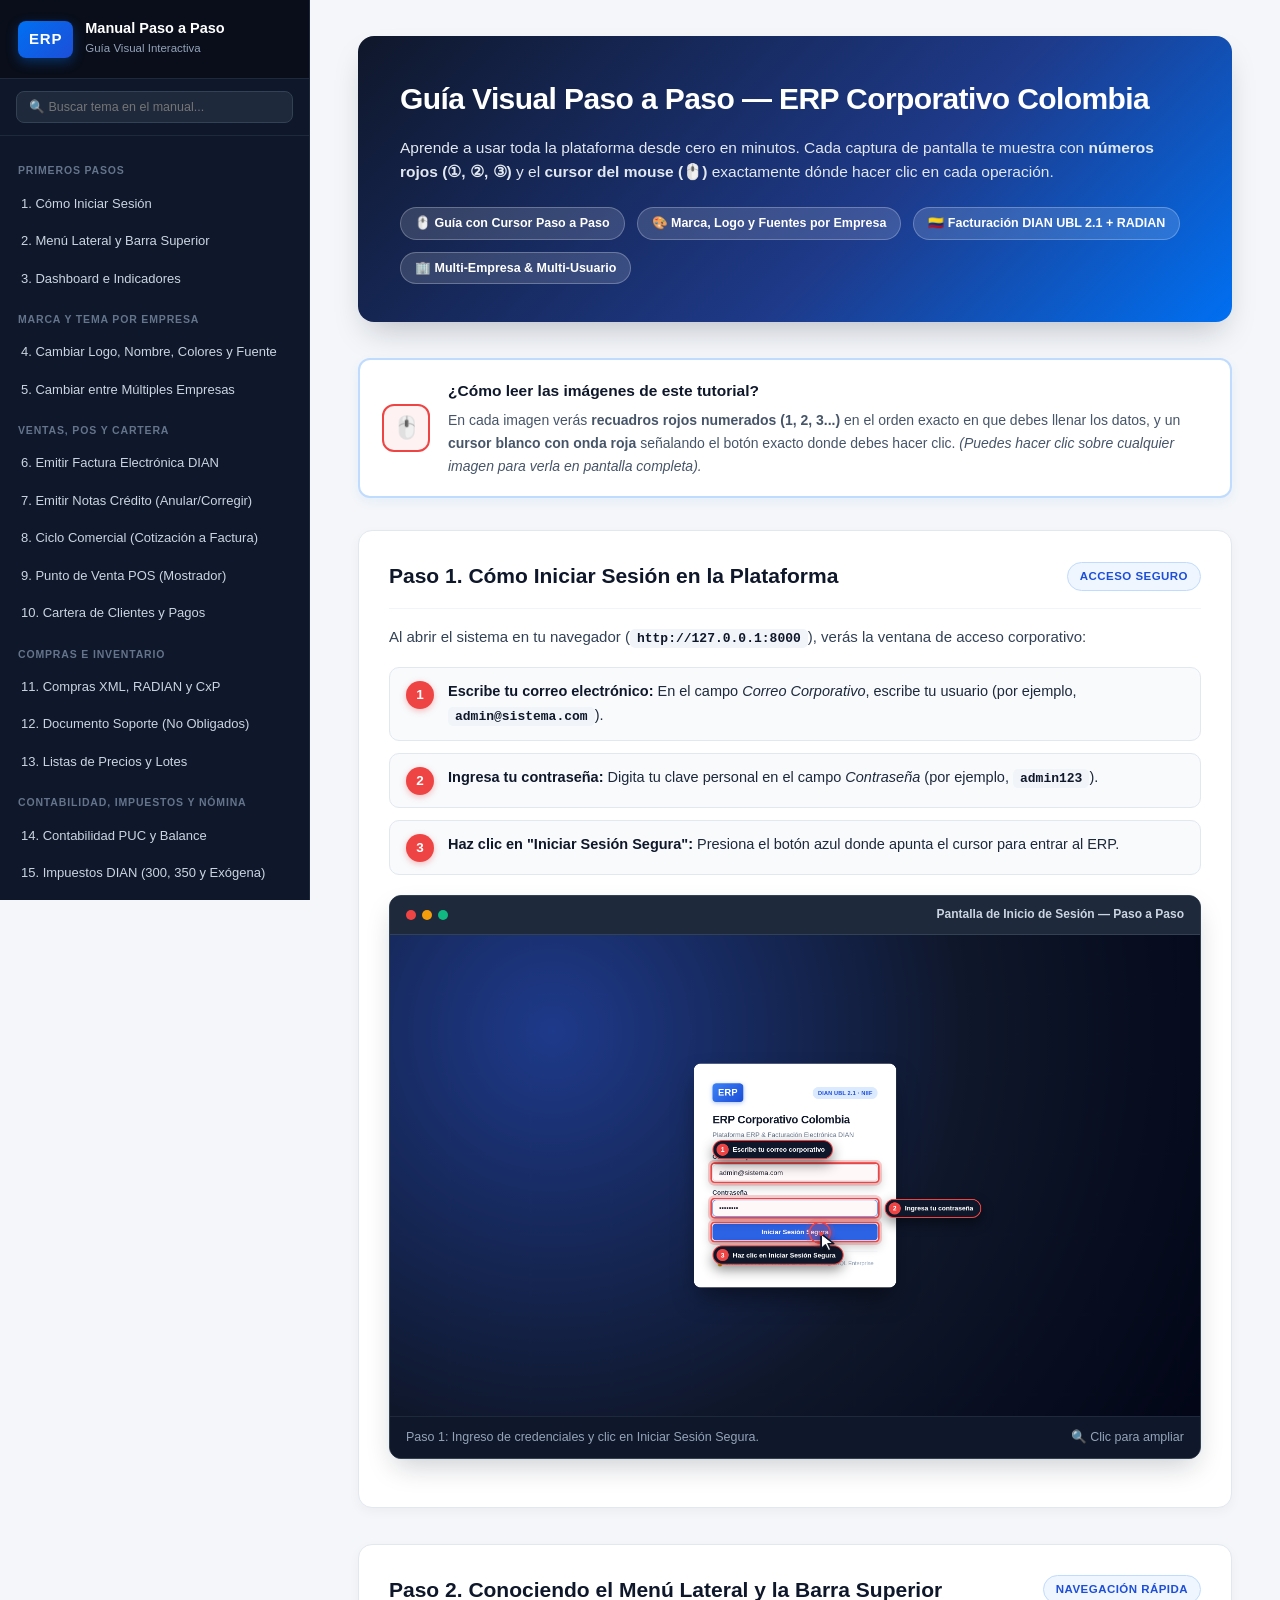
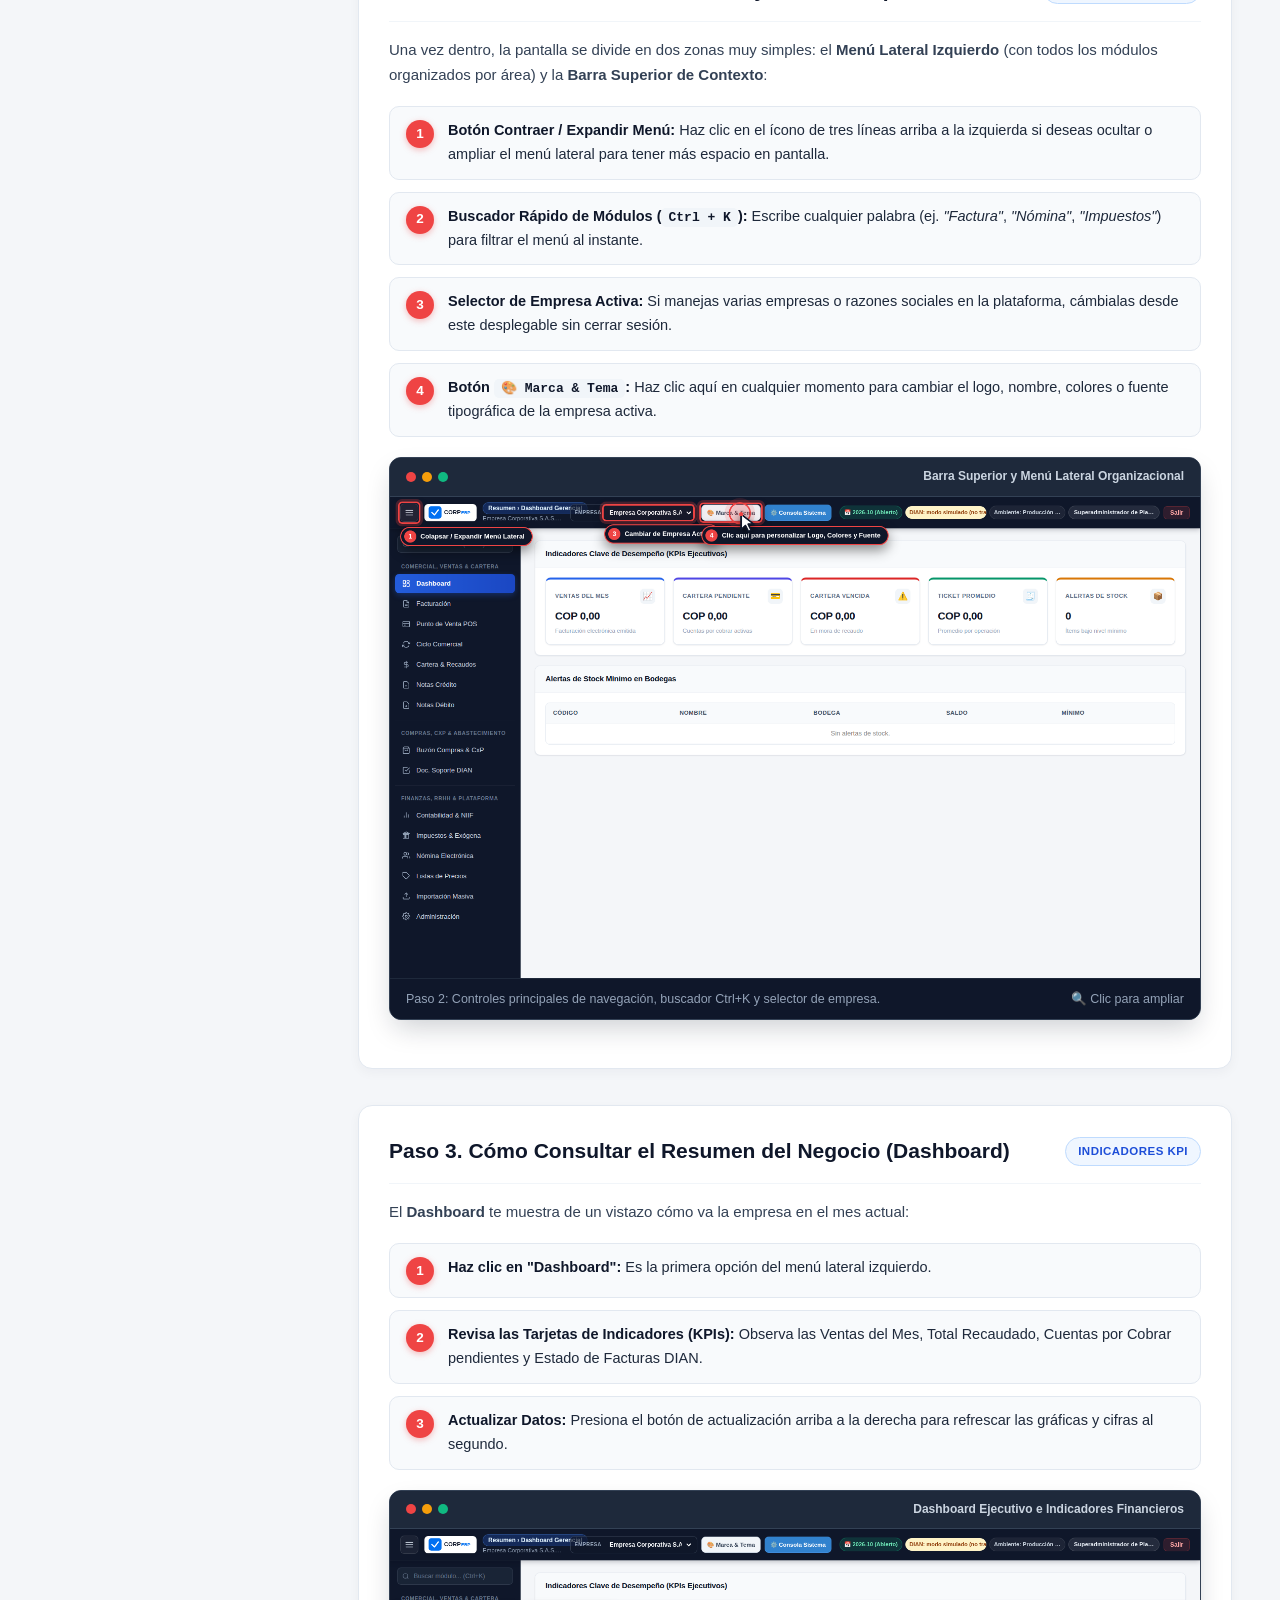
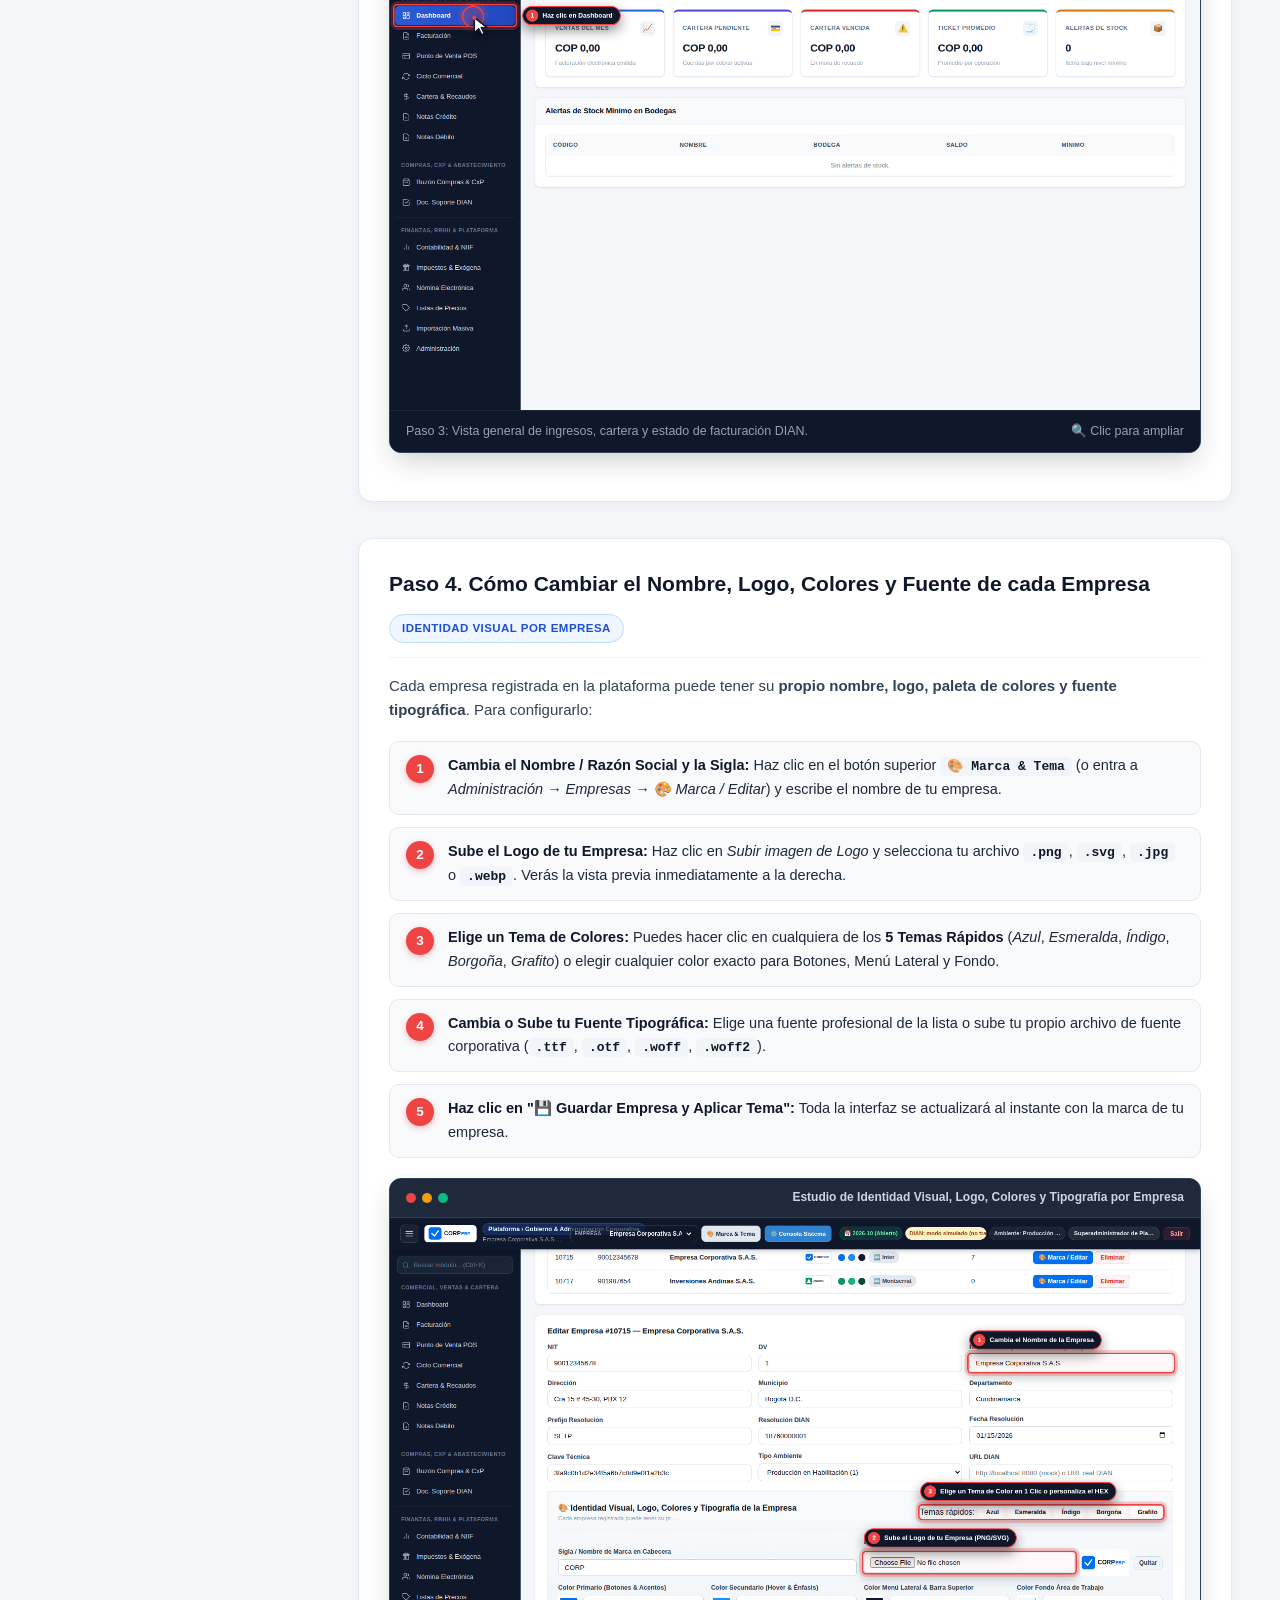
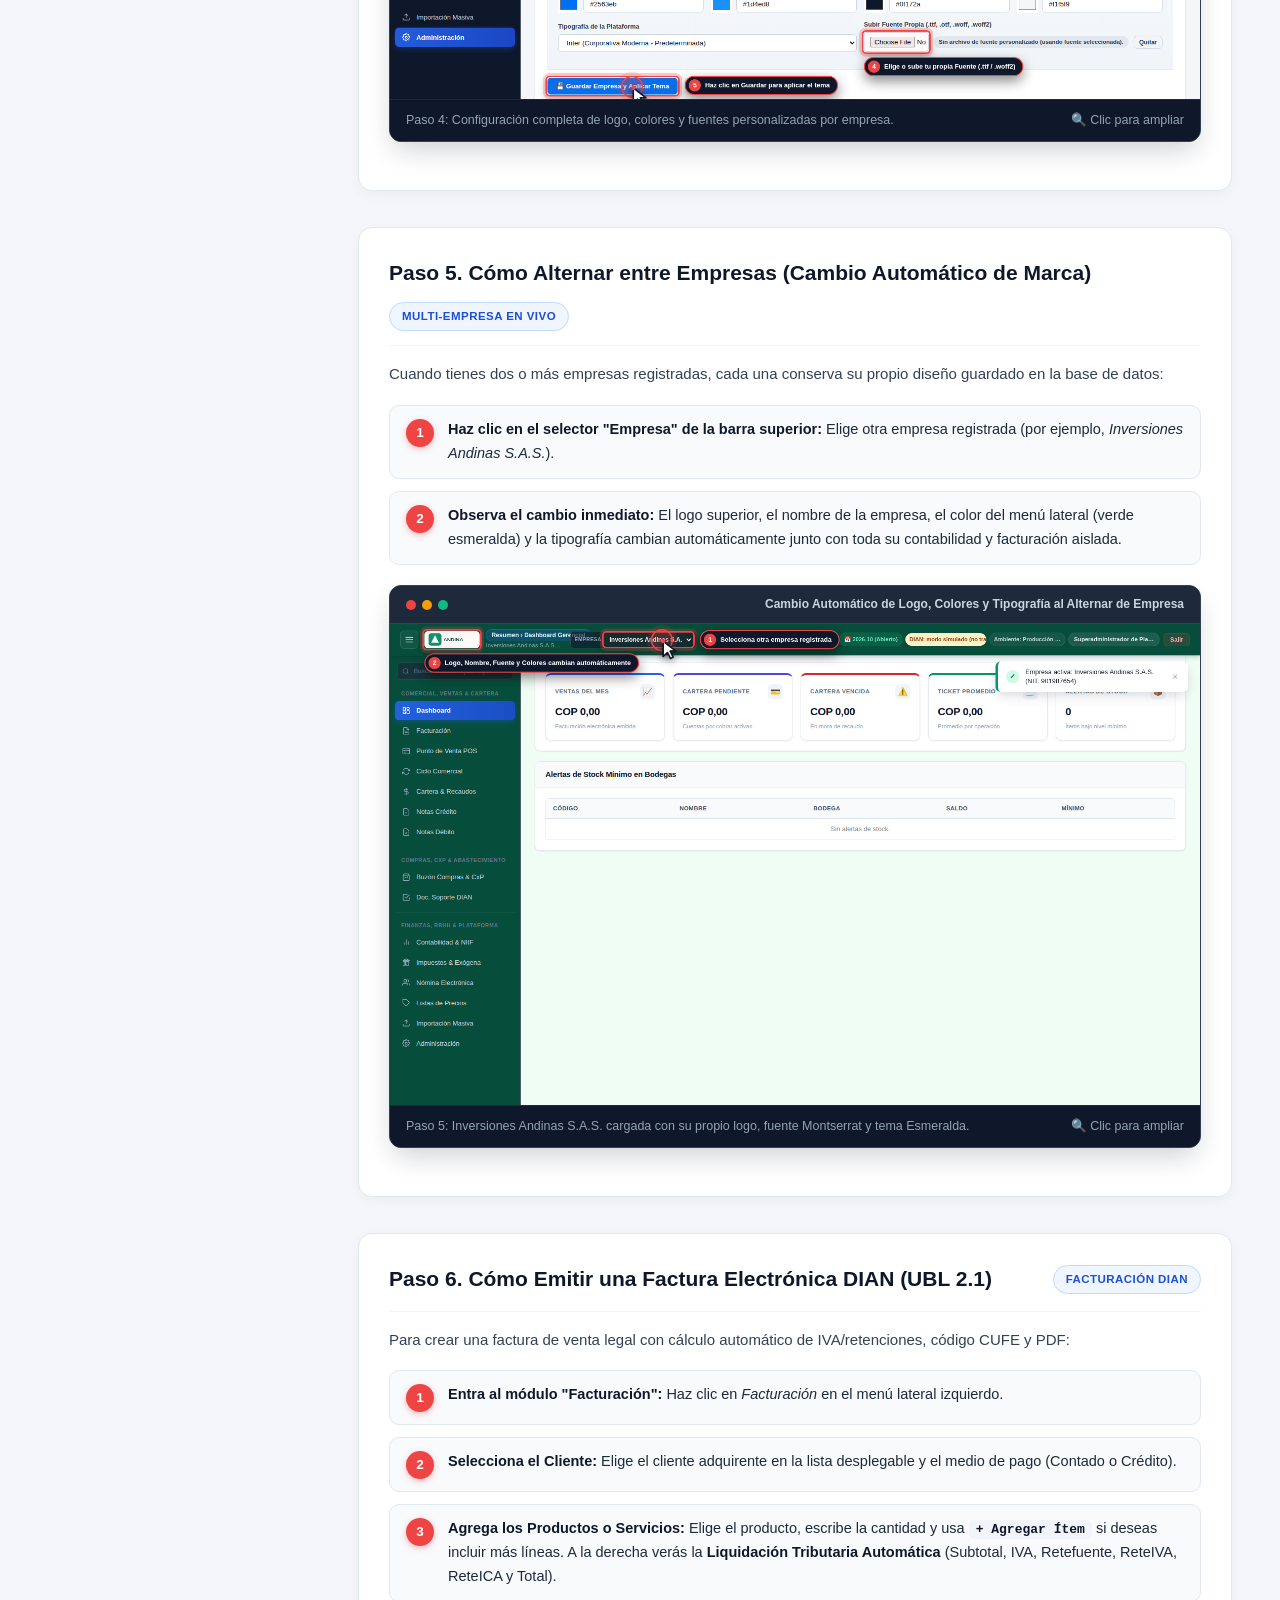
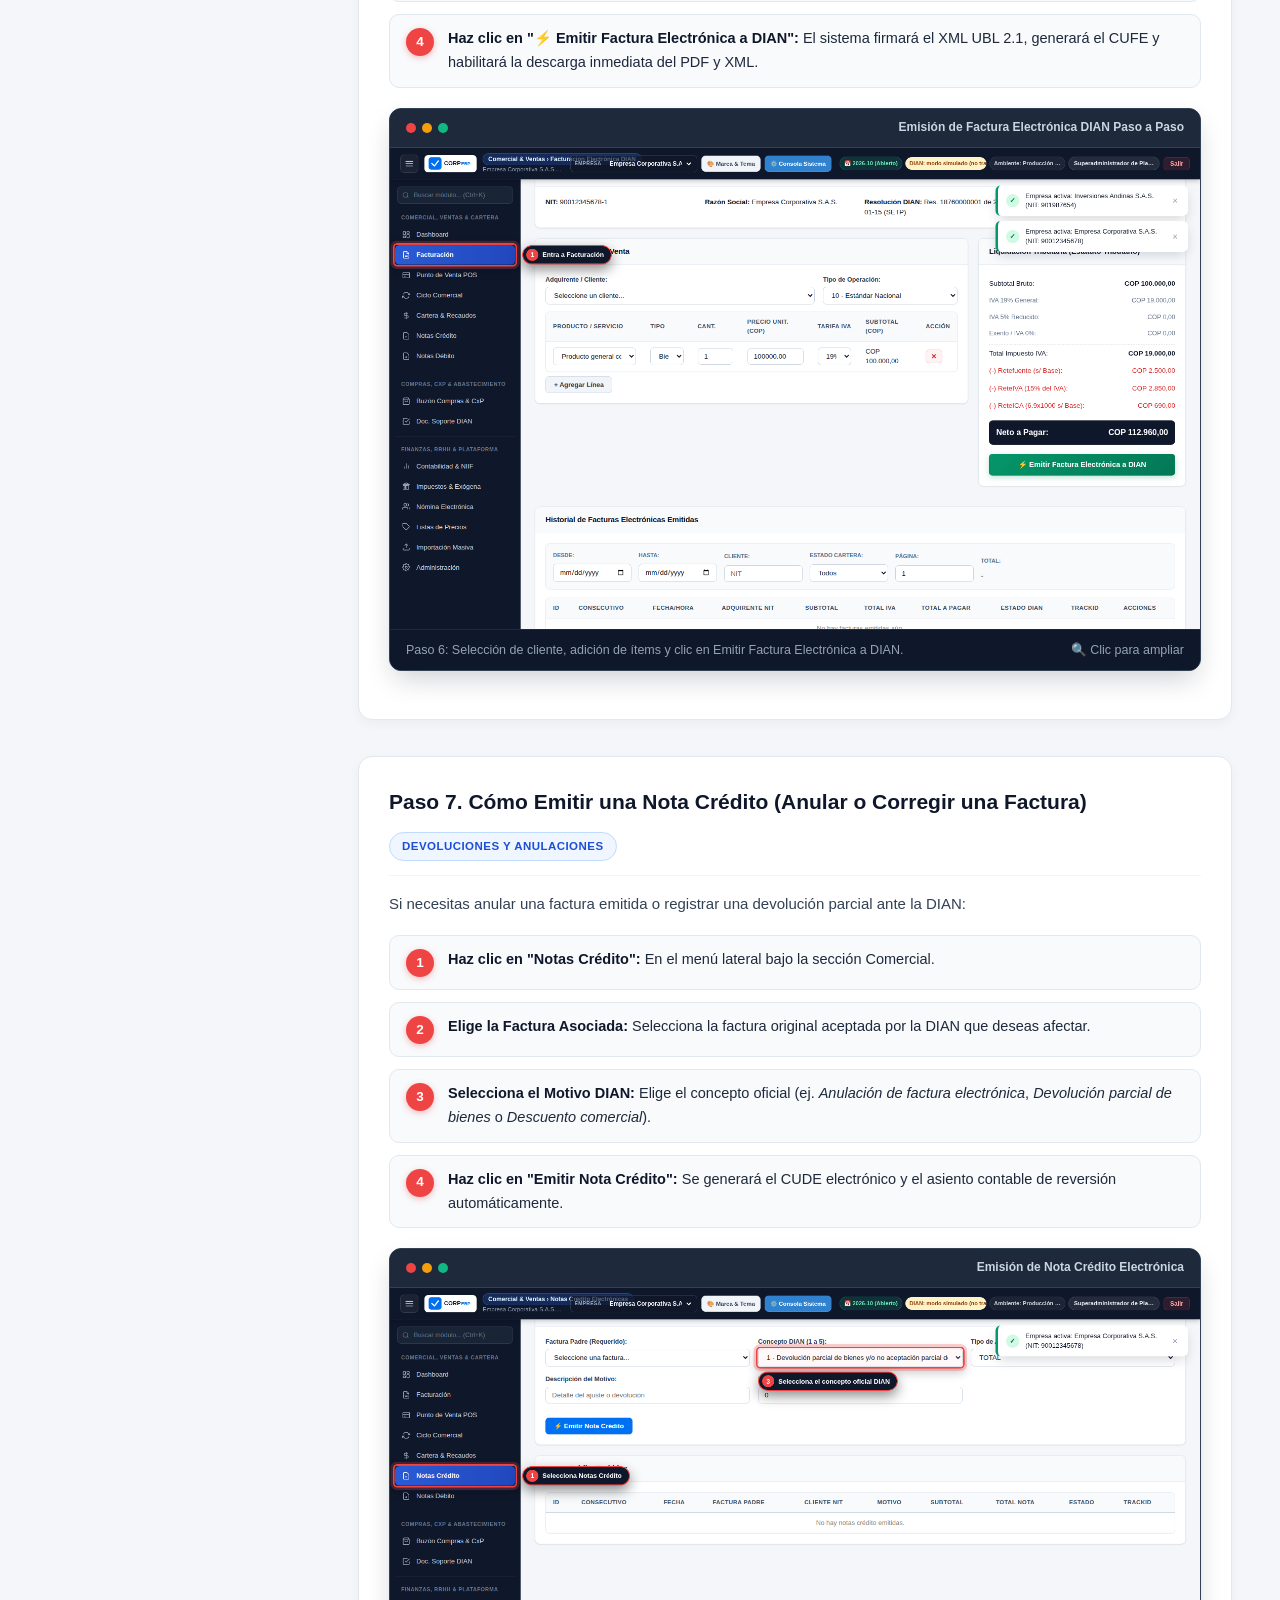
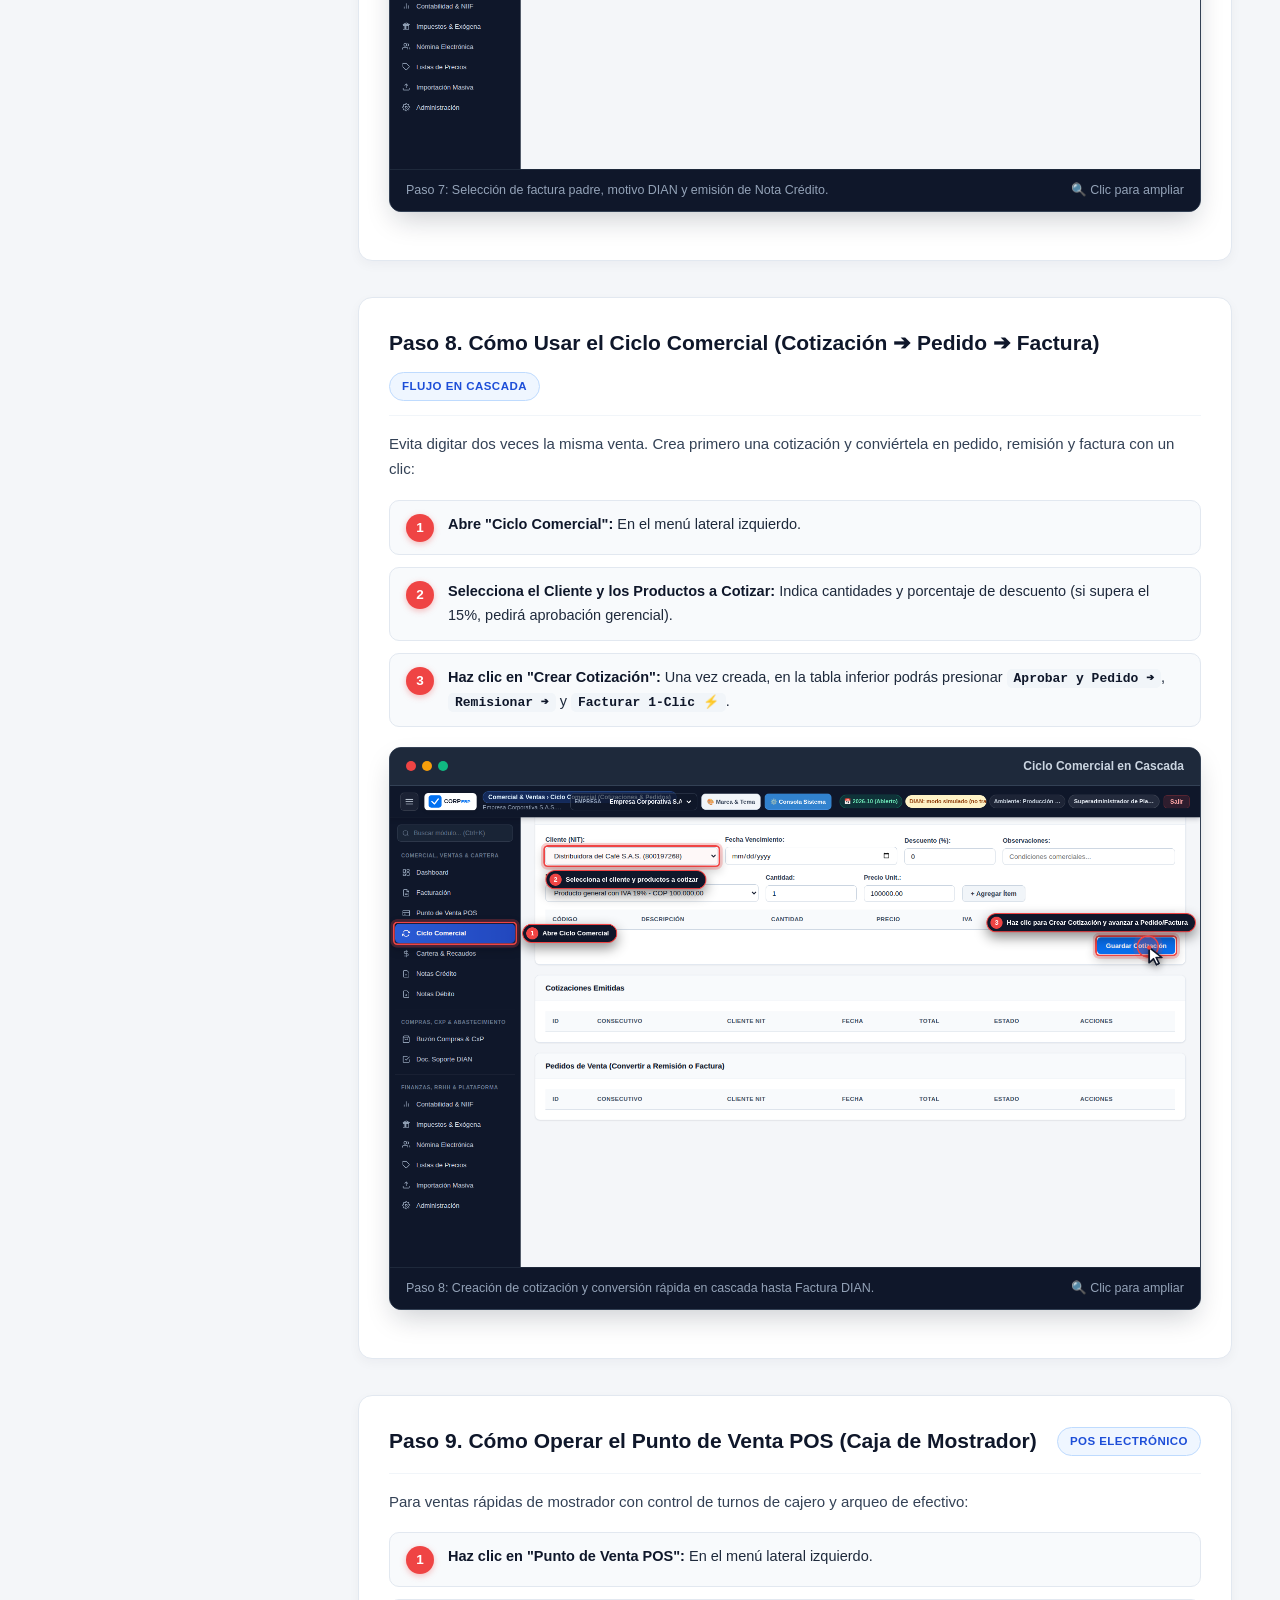
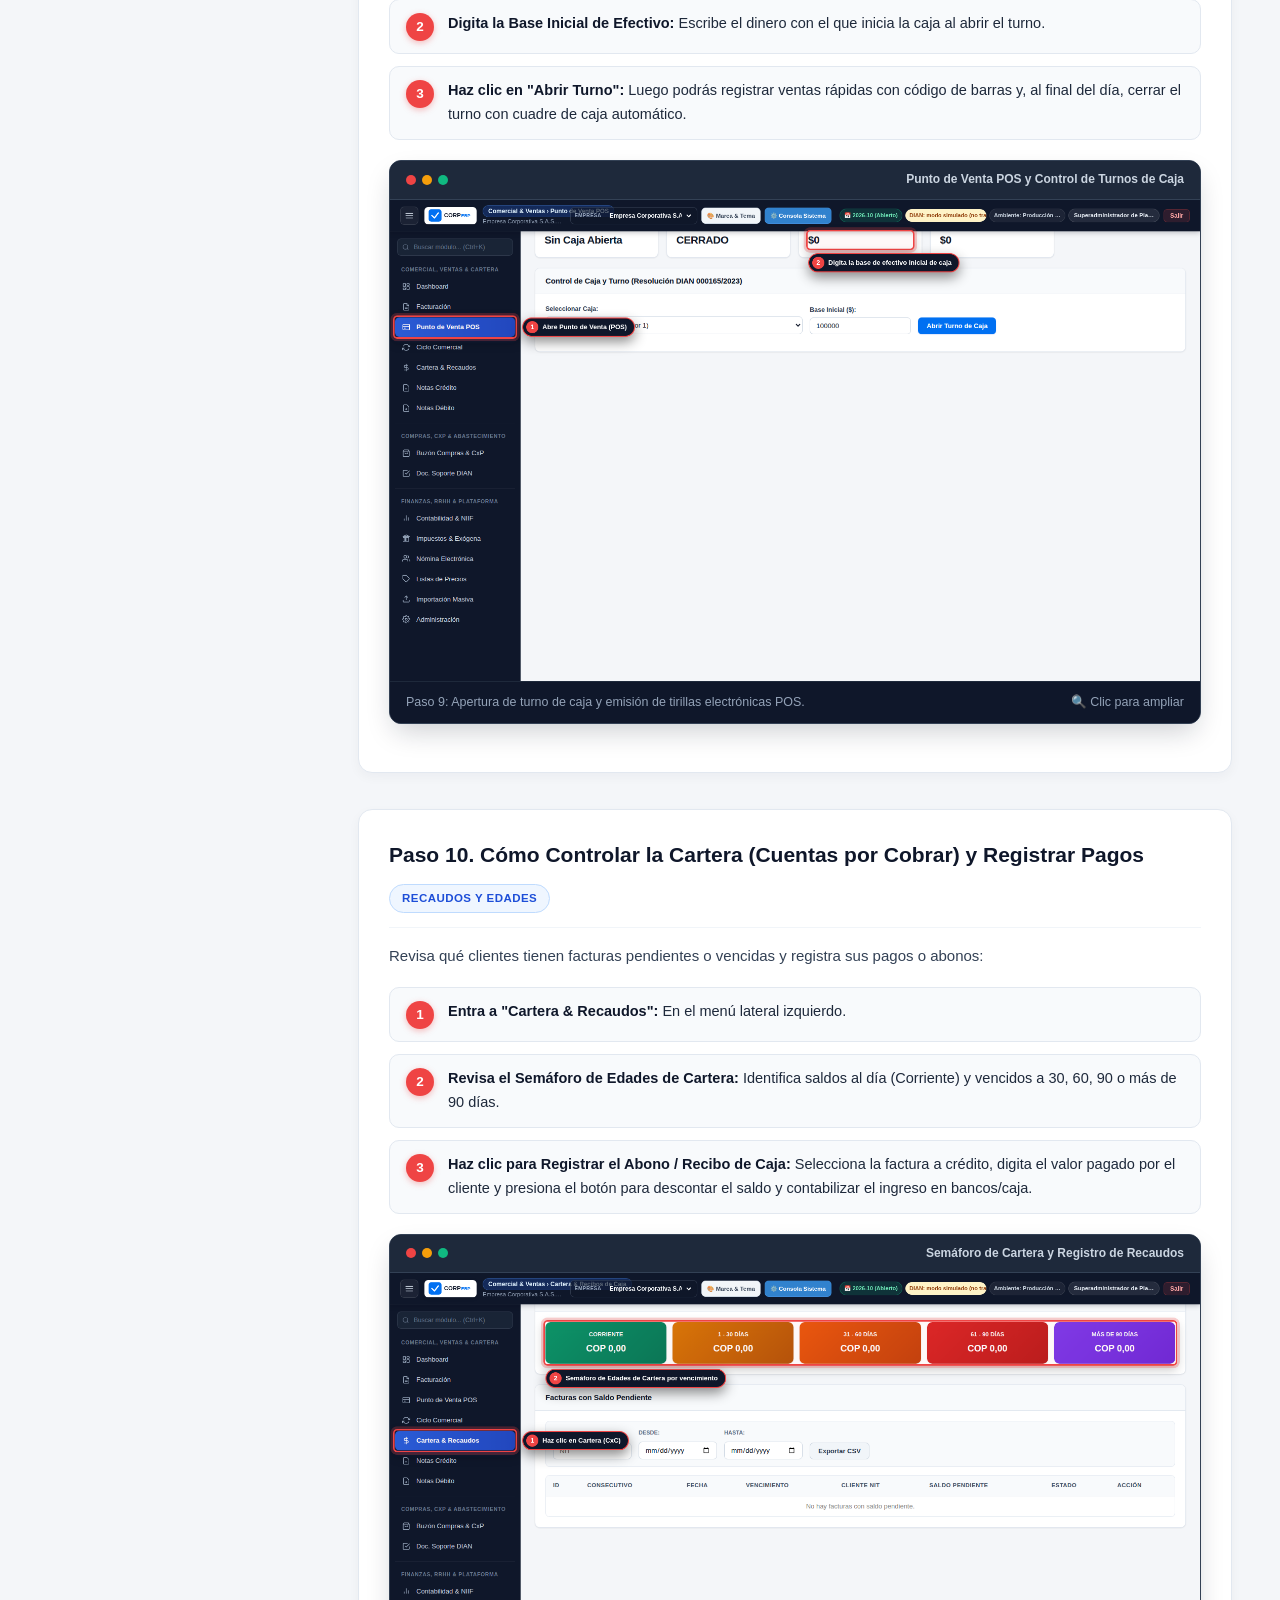
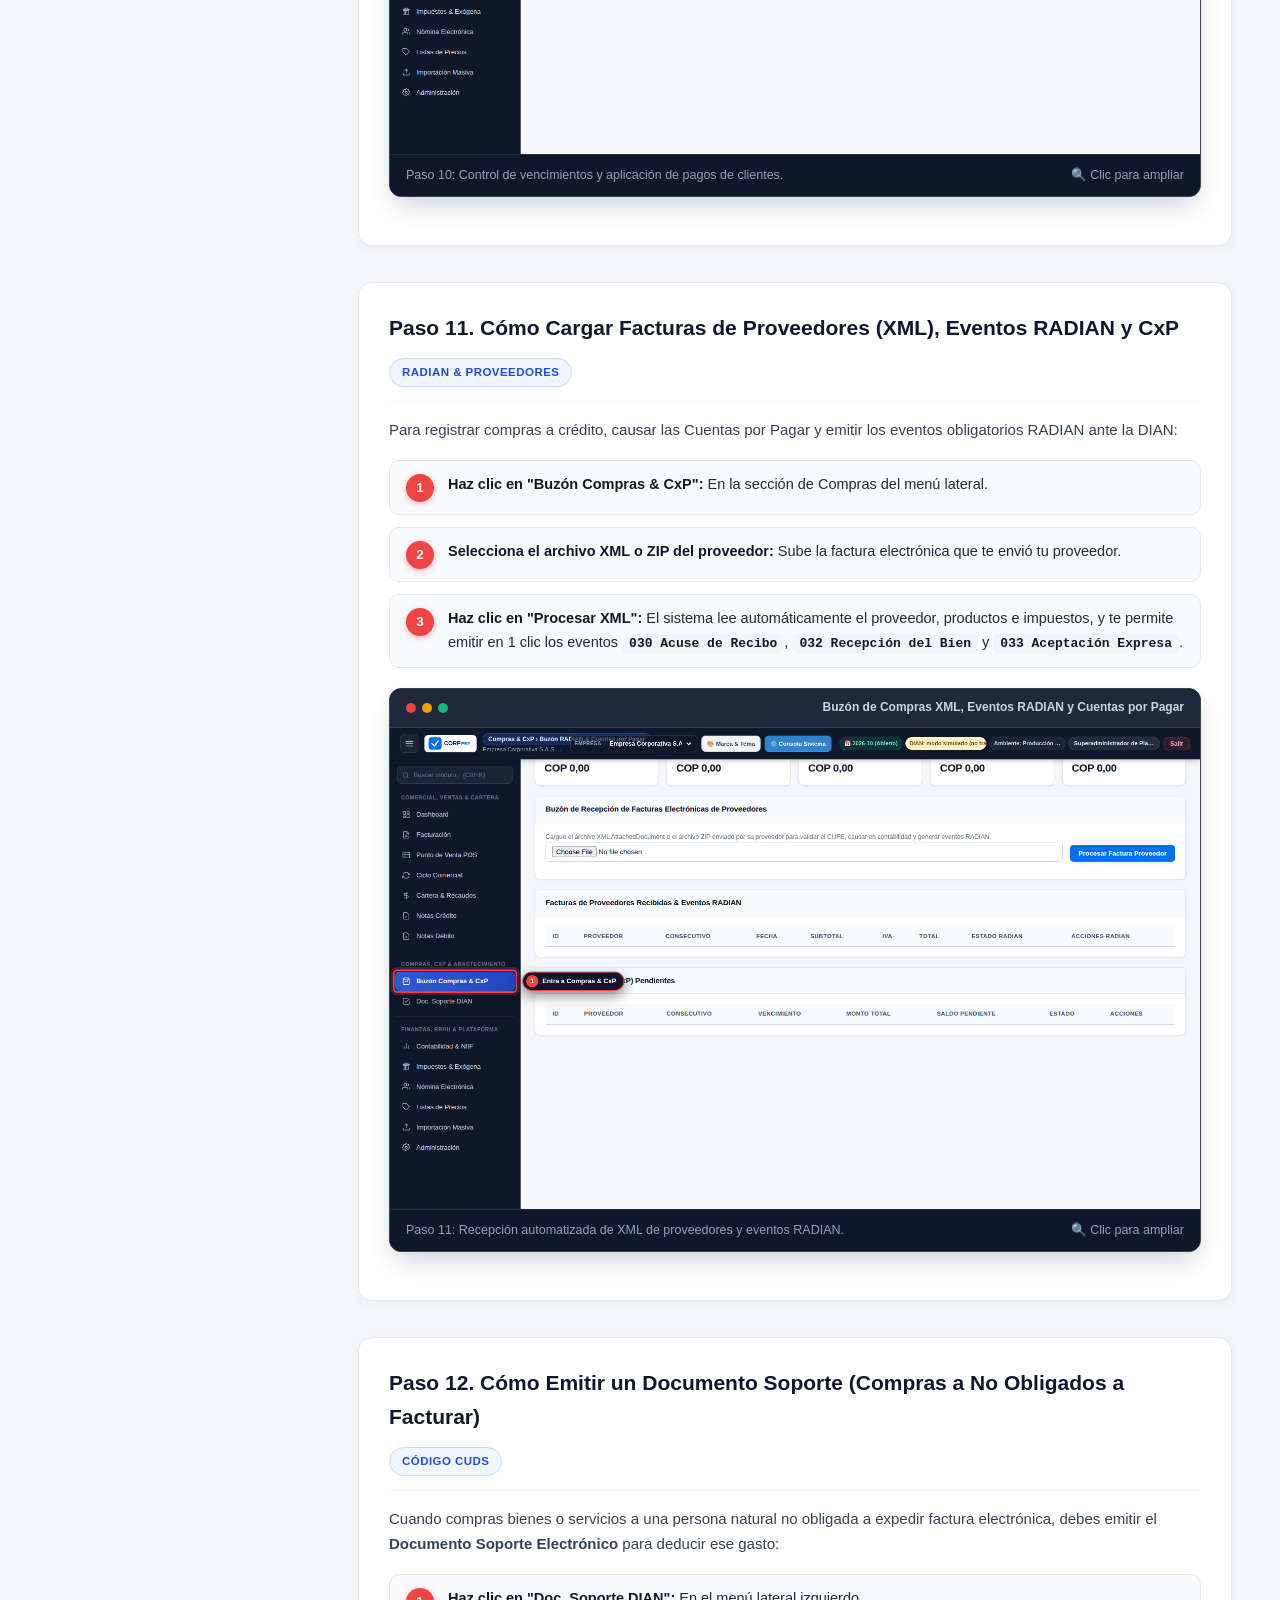
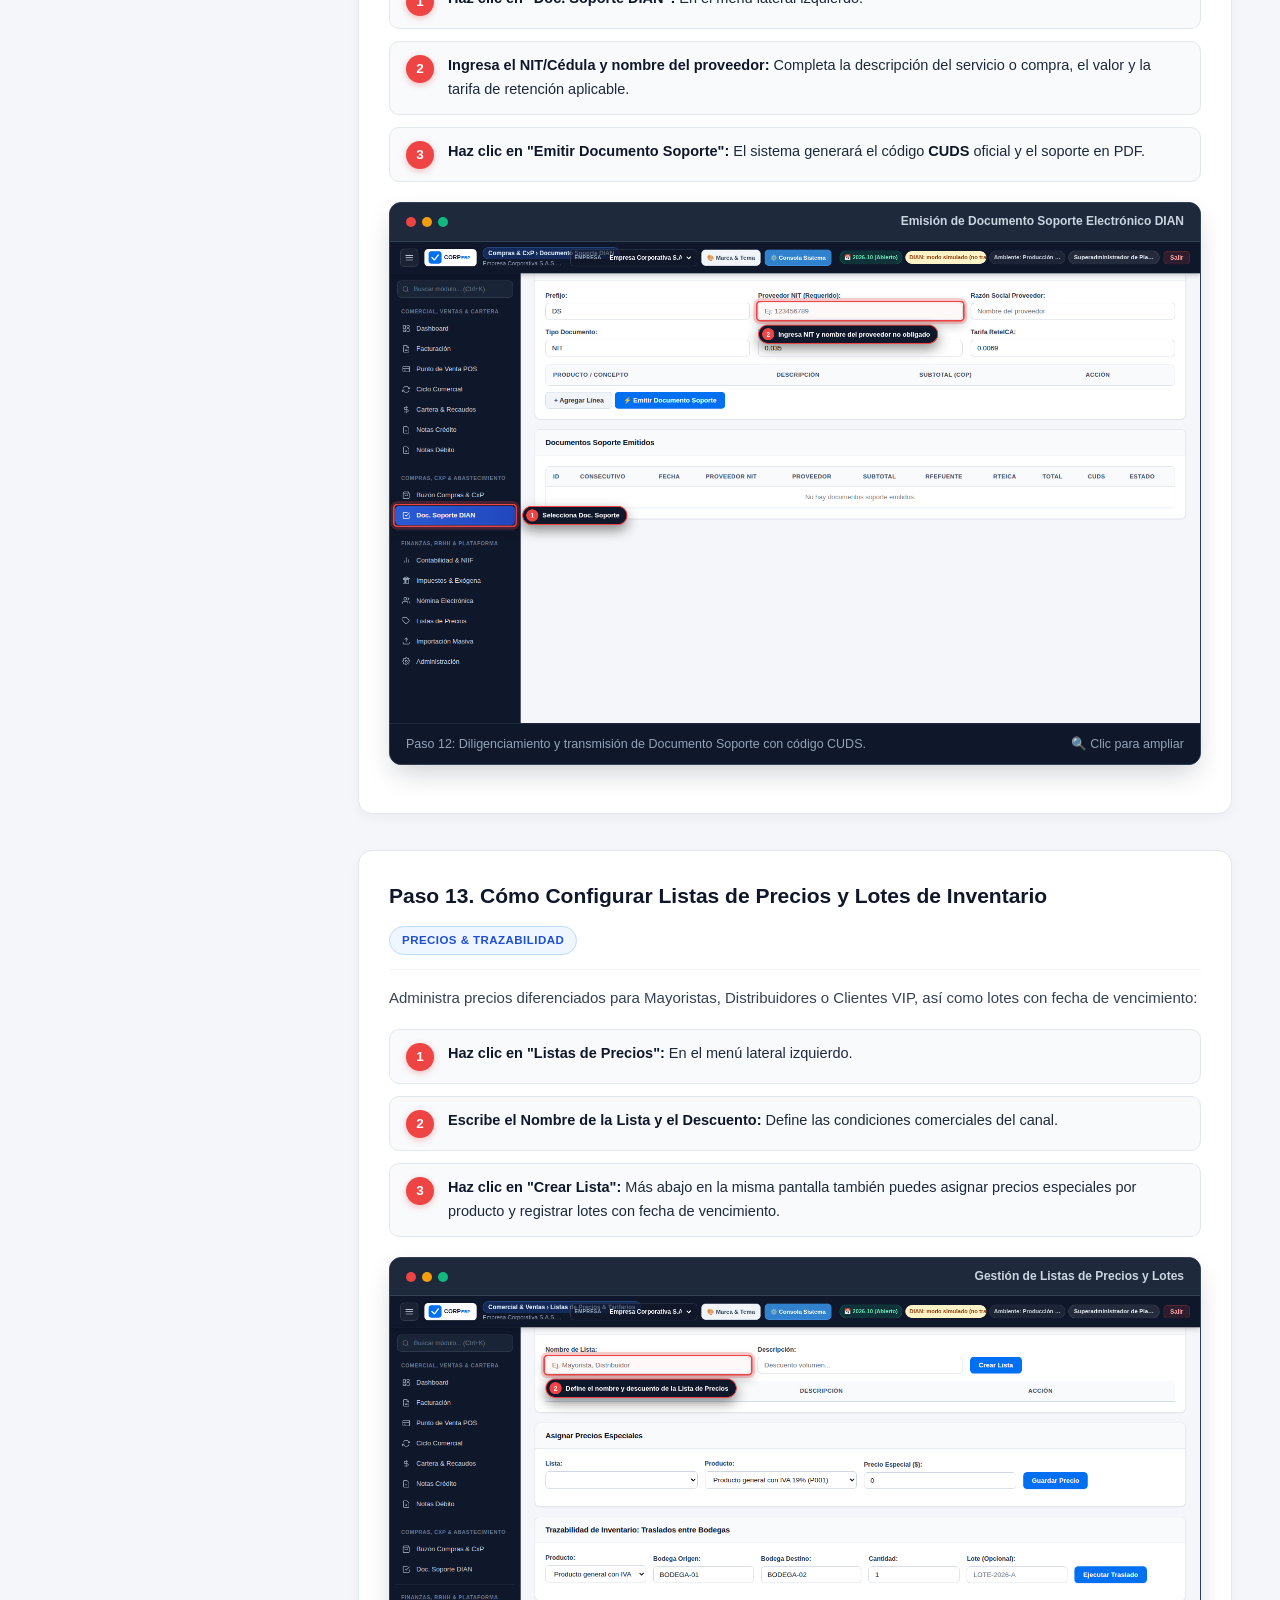
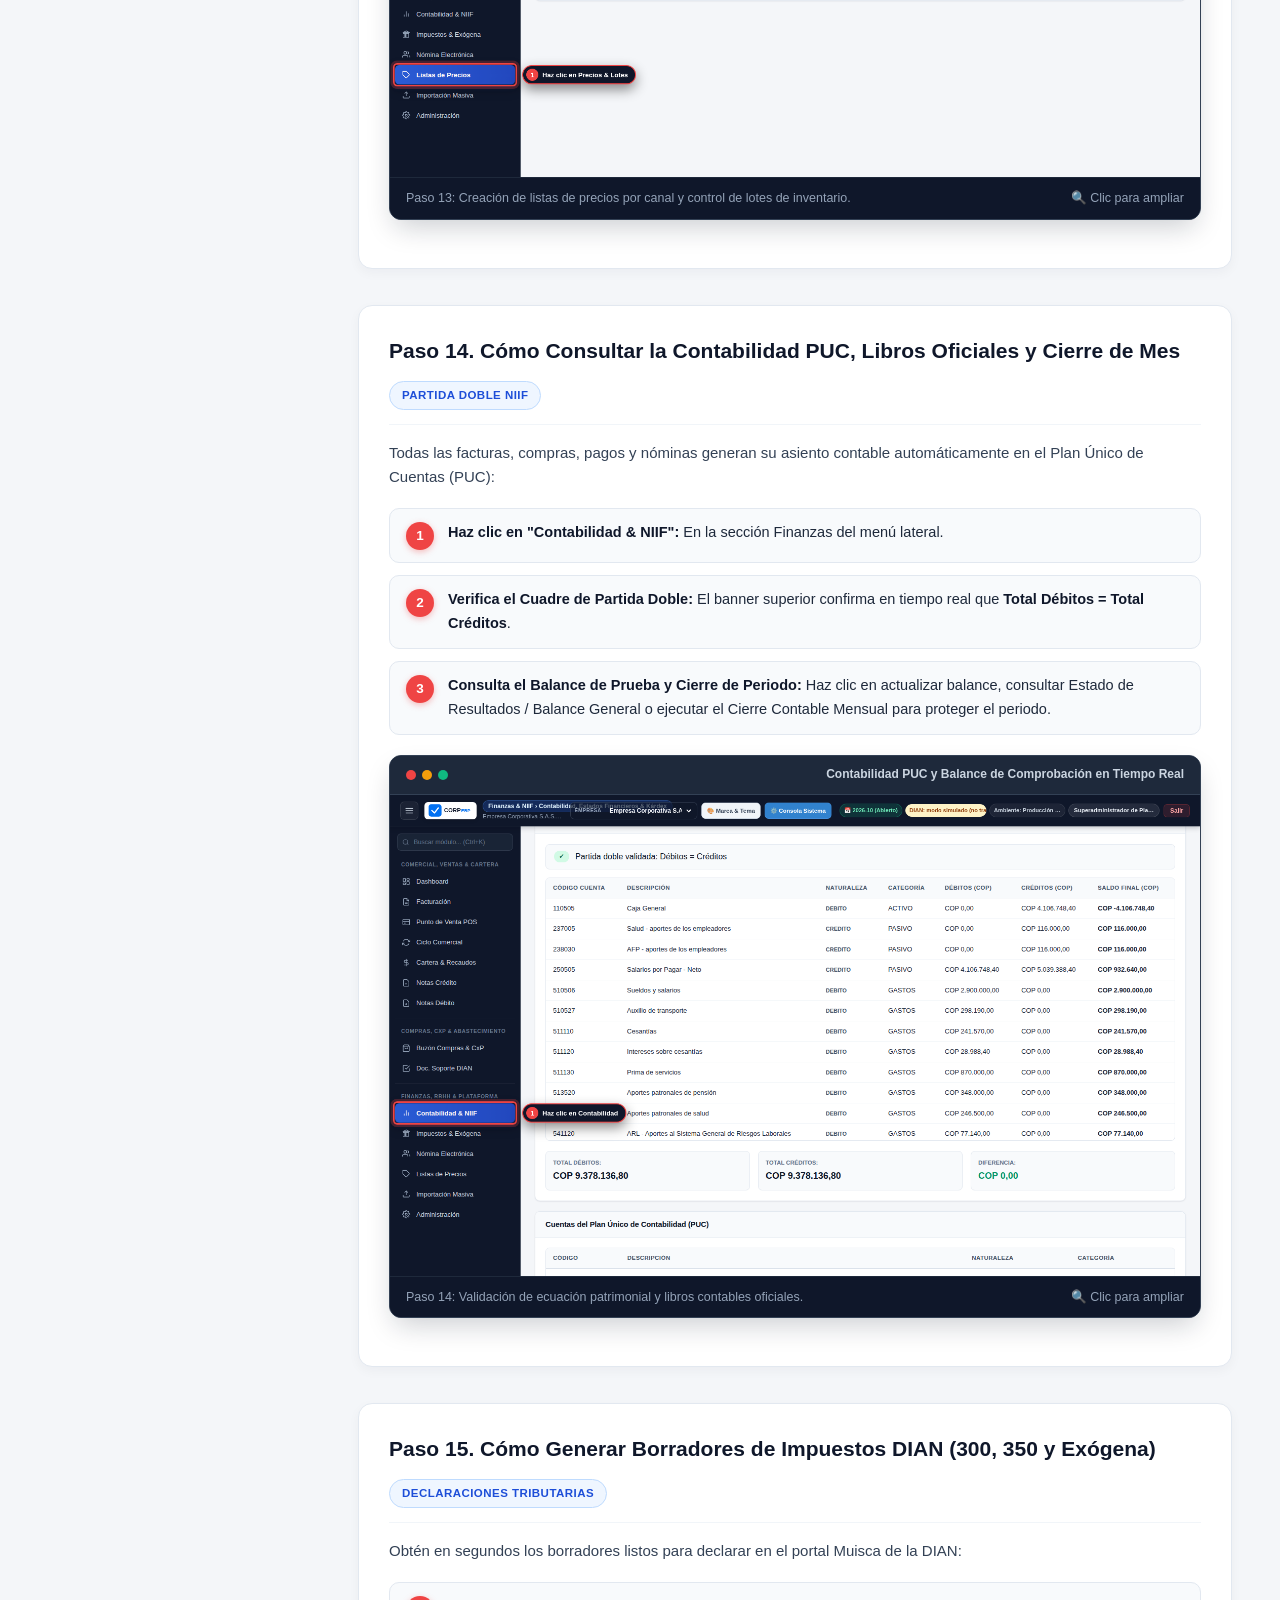
==== commit 9b7894d6: "docs(gh-pages): nuevo tutorial desde cero paso a paso con indicadores visuales de cursor y branding " ====
--- a/index.html
+++ b/index.html
@@ -3,30 +3,29 @@
 <head>
   <meta charset="UTF-8">
   <meta name="viewport" content="width=device-width, initial-scale=1.0">
-  <title>Manual y Tutorial Integral: ERP SAP Colombia (DIAN UBL 2.1)</title>
+  <title>Tutorial Paso a Paso — ERP Corporativo Colombia (DIAN UBL 2.1)</title>
   <style>
     :root {
-      --primary: #005691;
-      --primary-dark: #003e69;
-      --secondary: #3182ce;
-      --accent: #2b6cb0;
-      --bg: #f8fafc;
+      --primary: #0070f2;
+      --primary-dark: #0050b3;
+      --secondary: #1b90ff;
+      --bg: #f4f6f9;
       --card-bg: #ffffff;
-      --text: #1a202c;
-      --text-muted: #718096;
+      --text: #0f172a;
+      --text-muted: #475569;
       --border: #e2e8f0;
-      --border-dark: #cbd5e0;
-      --success: #38a169;
-      --warning: #dd6b20;
-      --danger: #e53e3e;
-      --sidebar-w: 290px;
+      --accent-red: #ef4444;
+      --success: #059669;
+      --warning: #d97706;
+      --sidebar-w: 310px;
     }
     * { box-sizing: border-box; margin: 0; padding: 0; }
+    html { scroll-behavior: smooth; }
     body {
-      font-family: -apple-system, BlinkMacSystemFont, "Segoe UI", Roboto, Helvetica, Arial, sans-serif;
+      font-family: 'Inter', -apple-system, BlinkMacSystemFont, "Segoe UI", Roboto, sans-serif;
       background-color: var(--bg);
       color: var(--text);
-      line-height: 1.6;
+      line-height: 1.65;
       display: flex;
     }
 
@@ -34,198 +33,267 @@
     #sidebar {
       width: var(--sidebar-w);
       height: 100vh;
-      background: #1a202c;
-      color: #edf2f7;
+      background: #0f172a;
+      color: #f8fafc;
       position: fixed;
       top: 0;
       left: 0;
       overflow-y: auto;
-      border-right: 1px solid #2d3748;
+      border-right: 1px solid #1e293b;
       display: flex;
       flex-direction: column;
       z-index: 100;
     }
     .sidebar-brand {
       padding: 20px 18px;
-      background: #0f172a;
-      border-bottom: 1px solid #2d3748;
+      background: #090e1a;
+      border-bottom: 1px solid #1e293b;
       display: flex;
       align-items: center;
       gap: 12px;
     }
     .sap-badge {
-      background: #005691;
+      background: linear-gradient(135deg, #0070f2 0%, #1d4ed8 100%);
       color: #fff;
+      font-weight: 900;
+      padding: 6px 11px;
+      border-radius: 8px;
+      font-size: 15px;
+      letter-spacing: 0.8px;
+      box-shadow: 0 4px 12px rgba(0, 112, 242, 0.35);
+    }
+    .brand-title {
+      font-size: 14.5px;
       font-weight: 800;
-      padding: 4px 10px;
-      border-radius: 4px;
-      font-size: 15px;
-      letter-spacing: 1px;
-    }
-    .brand-title {
-      font-size: 14px;
-      font-weight: 700;
       color: #fff;
       line-height: 1.2;
     }
     .brand-sub {
-      font-size: 11px;
+      font-size: 11.5px;
       color: #94a3b8;
+      margin-top: 2px;
+    }
+    .sidebar-search {
+      padding: 12px 16px;
+      border-bottom: 1px solid #1e293b;
+    }
+    .sidebar-search input {
+      width: 100%;
+      padding: 8px 12px;
+      border-radius: 8px;
+      border: 1px solid #334155;
+      background: #1e293b;
+      color: #f8fafc;
+      font-size: 12.5px;
+      outline: none;
+    }
+    .sidebar-search input:focus {
+      border-color: #38bdf8;
     }
     .sidebar-menu {
-      padding: 15px 0;
+      padding: 12px 0 28px 0;
       list-style: none;
       flex: 1;
     }
     .menu-section {
-      padding: 10px 18px 4px 18px;
-      font-size: 10px;
+      padding: 14px 18px 5px 18px;
+      font-size: 10.5px;
       text-transform: uppercase;
-      font-weight: 700;
+      font-weight: 800;
       color: #64748b;
-      letter-spacing: 1px;
+      letter-spacing: 0.08em;
     }
     .sidebar-menu li a {
-      display: block;
-      padding: 7px 18px;
+      display: flex;
+      align-items: center;
+      gap: 8px;
+      padding: 8px 18px;
       color: #cbd5e1;
       text-decoration: none;
       font-size: 13px;
-      transition: all 0.2s ease;
+      font-weight: 500;
+      transition: all 0.15s ease;
       border-left: 3px solid transparent;
     }
     .sidebar-menu li a:hover {
-      background: #2d3748;
-      color: #fff;
-      border-left-color: #3182ce;
+      background: rgba(255, 255, 255, 0.06);
+      color: #ffffff;
+      border-left-color: var(--primary);
     }
 
     /* Main Content */
     #main {
       margin-left: var(--sidebar-w);
       flex: 1;
-      max-width: 1200px;
-      padding: 40px 50px 80px 50px;
+      max-width: 1180px;
+      padding: 36px 48px 90px 48px;
     }
 
     .hero-banner {
-      background: linear-gradient(135deg, #005691 0%, #003554 100%);
+      background: linear-gradient(135deg, #0f172a 0%, #1e3a8a 60%, #0070f2 100%);
       color: #fff;
-      padding: 35px 40px;
-      border-radius: 12px;
-      margin-bottom: 40px;
-      box-shadow: 0 10px 25px -5px rgba(0, 0, 0, 0.1), 0 8px 10px -6px rgba(0, 0, 0, 0.1);
+      padding: 38px 42px;
+      border-radius: 16px;
+      margin-bottom: 36px;
+      box-shadow: 0 16px 32px -10px rgba(15, 23, 42, 0.25);
     }
     .hero-banner h1 {
-      font-size: 28px;
+      font-size: 30px;
       font-weight: 800;
-      margin-bottom: 10px;
+      margin-bottom: 12px;
+      letter-spacing: -0.02em;
     }
     .hero-banner p {
-      font-size: 15px;
+      font-size: 15.5px;
       color: #e2e8f0;
-      max-width: 850px;
-      line-height: 1.5;
+      max-width: 860px;
+      line-height: 1.6;
     }
     .hero-meta {
       display: flex;
-      gap: 15px;
-      margin-top: 20px;
+      gap: 12px;
+      margin-top: 22px;
       flex-wrap: wrap;
     }
     .pill {
-      background: rgba(255, 255, 255, 0.15);
+      background: rgba(255, 255, 255, 0.14);
       border: 1px solid rgba(255, 255, 255, 0.25);
-      padding: 4px 12px;
-      border-radius: 20px;
-      font-size: 12px;
+      padding: 5px 14px;
+      border-radius: 999px;
+      font-size: 12.5px;
       font-weight: 600;
       display: inline-flex;
       align-items: center;
       gap: 6px;
     }
 
-    h2 {
-      font-size: 22px;
-      color: var(--primary-dark);
-      border-bottom: 2px solid var(--border);
-      padding-bottom: 10px;
-      margin-top: 45px;
-      margin-bottom: 20px;
+    .how-to-read-box {
+      background: #ffffff;
+      border: 2px solid #bfdbfe;
+      border-radius: 12px;
+      padding: 18px 22px;
+      margin-bottom: 32px;
       display: flex;
       align-items: center;
-      gap: 10px;
-    }
-    h3 {
-      font-size: 17px;
-      color: #2d3748;
-      margin-top: 28px;
-      margin-bottom: 12px;
-    }
-    p, ul, ol {
-      margin-bottom: 16px;
-      font-size: 14.5px;
-      color: #334155;
-    }
-    ul, ol {
-      padding-left: 24px;
-    }
-    li {
-      margin-bottom: 6px;
-    }
-
-    /* Cards & Containers */
+      gap: 18px;
+      box-shadow: 0 4px 12px rgba(0, 112, 242, 0.06);
+    }
+    .how-to-read-icon {
+      width: 48px;
+      height: 48px;
+      border-radius: 12px;
+      background: #fef2f2;
+      border: 2px solid #ef4444;
+      display: flex;
+      align-items: center;
+      justify-content: center;
+      font-size: 22px;
+      flex-shrink: 0;
+    }
+
+    /* Module Cards */
     .module-card {
       background: var(--card-bg);
       border: 1px solid var(--border);
-      border-radius: 10px;
-      padding: 24px;
-      margin-bottom: 35px;
-      box-shadow: 0 4px 6px -1px rgba(0,0,0,0.05);
-      transition: box-shadow 0.2s ease;
-    }
-    .module-card:hover {
-      box-shadow: 0 10px 15px -3px rgba(0,0,0,0.08);
+      border-radius: 14px;
+      padding: 28px 30px;
+      margin-bottom: 36px;
+      box-shadow: 0 4px 12px rgba(15, 23, 42, 0.04);
     }
     .module-header {
       display: flex;
       justify-content: space-between;
       align-items: center;
-      margin-bottom: 15px;
-      border-bottom: 1px solid #edf2f7;
-      padding-bottom: 10px;
-    }
-    .module-title {
-      font-size: 18px;
+      flex-wrap: wrap;
+      gap: 12px;
+      margin-bottom: 16px;
+      border-bottom: 1px solid #f1f5f9;
+      padding-bottom: 14px;
+    }
+    .module-header h2 {
+      font-size: 21px;
+      font-weight: 800;
+      color: var(--text);
+      margin: 0;
+    }
+    .module-tag {
+      background: #eff6ff;
+      color: #1d4ed8;
+      border: 1px solid #bfdbfe;
+      font-size: 11.5px;
       font-weight: 700;
-      color: var(--primary);
-    }
-    .module-tag {
-      background: #ebf8ff;
-      color: #2b6cb0;
-      border: 1px solid #bee3f8;
-      font-size: 11px;
-      font-weight: 700;
-      padding: 3px 10px;
-      border-radius: 6px;
+      padding: 4px 12px;
+      border-radius: 999px;
       text-transform: uppercase;
-    }
-
-    /* Screenshot image box */
+      letter-spacing: 0.04em;
+    }
+
+    p {
+      margin-bottom: 14px;
+      font-size: 15px;
+      color: #334155;
+    }
+
+    /* Visual Step-by-Step List */
+    .step-list {
+      list-style: none;
+      padding: 0;
+      margin: 18px 0 8px 0;
+      display: grid;
+      gap: 12px;
+    }
+    .step-item {
+      display: flex;
+      align-items: flex-start;
+      gap: 14px;
+      background: #f8fafc;
+      border: 1px solid #e2e8f0;
+      border-radius: 10px;
+      padding: 12px 16px;
+      transition: border-color 0.15s ease;
+    }
+    .step-item:hover {
+      border-color: #93c5fd;
+      background: #f0f9ff;
+    }
+    .step-num {
+      display: inline-flex;
+      align-items: center;
+      justify-content: center;
+      width: 28px;
+      height: 28px;
+      border-radius: 50%;
+      background: var(--accent-red);
+      color: #ffffff;
+      font-weight: 800;
+      font-size: 13.5px;
+      flex-shrink: 0;
+      box-shadow: 0 2px 6px rgba(239, 68, 68, 0.35);
+      margin-top: 1px;
+    }
+    .step-text {
+      font-size: 14.5px;
+      color: #1e293b;
+    }
+    .step-text strong {
+      color: #0f172a;
+    }
+
+    /* Screenshot Box */
     .screenshot-box {
-      margin: 18px 0 22px 0;
+      margin: 20px 0;
       background: #0f172a;
       border: 1px solid #334155;
-      border-radius: 8px;
+      border-radius: 12px;
       overflow: hidden;
-      box-shadow: 0 6px 16px rgba(0,0,0,0.15);
+      box-shadow: 0 12px 28px -6px rgba(15, 23, 42, 0.22);
     }
     .screenshot-header {
       background: #1e293b;
-      padding: 8px 14px;
-      font-size: 11px;
+      padding: 9px 16px;
+      font-size: 12px;
       font-weight: 600;
-      color: #94a3b8;
+      color: #cbd5e1;
       display: flex;
       align-items: center;
       justify-content: space-between;
@@ -235,11 +303,7 @@
       display: flex;
       gap: 6px;
     }
-    .dot {
-      width: 10px;
-      height: 10px;
-      border-radius: 50%;
-    }
+    .dot { width: 10px; height: 10px; border-radius: 50%; }
     .dot-red { background: #ef4444; }
     .dot-yellow { background: #f59e0b; }
     .dot-green { background: #10b981; }
@@ -249,61 +313,64 @@
       height: auto;
       display: block;
       cursor: zoom-in;
-      transition: transform 0.2s ease;
     }
     .screenshot-caption {
-      padding: 8px 14px;
-      font-size: 12px;
+      padding: 10px 16px;
+      font-size: 12.5px;
       color: #94a3b8;
-      background: #1e293b;
-      text-align: right;
-    }
-
-    /* Alert Boxes */
+      background: #0f172a;
+      display: flex;
+      justify-content: space-between;
+      align-items: center;
+      border-top: 1px solid #1e293b;
+    }
+
+    /* Alerts */
     .alert {
       padding: 14px 18px;
-      border-radius: 8px;
-      margin: 16px 0;
-      font-size: 13.5px;
+      border-radius: 10px;
+      margin: 16px 0 4px 0;
+      font-size: 14px;
       display: flex;
       gap: 12px;
       align-items: flex-start;
     }
     .alert-info {
-      background: #ebf8ff;
-      border-left: 4px solid #3182ce;
-      color: #2b6cb0;
+      background: #eff6ff;
+      border-left: 4px solid #0070f2;
+      color: #1e3a8a;
+    }
+    .alert-success {
+      background: #ecfdf5;
+      border-left: 4px solid #059669;
+      color: #065f46;
     }
     .alert-warning {
-      background: #fffaf0;
-      border-left: 4px solid #dd6b20;
-      color: #9c4221;
-    }
-    .alert-success {
-      background: #f0fff4;
-      border-left: 4px solid #38a169;
-      color: #276749;
+      background: #fffbeb;
+      border-left: 4px solid #d97706;
+      color: #92400e;
     }
 
     /* Tables */
     table {
       width: 100%;
       border-collapse: collapse;
-      margin: 18px 0 24px 0;
+      margin: 18px 0 10px 0;
       background: #fff;
-      border-radius: 8px;
+      border-radius: 10px;
       overflow: hidden;
       border: 1px solid var(--border);
     }
     th {
-      background: #edf2f7;
-      color: #2d3748;
+      background: #f1f5f9;
+      color: #0f172a;
       text-align: left;
       padding: 12px 16px;
-      font-size: 12.5px;
-      font-weight: 700;
+      font-size: 12px;
+      font-weight: 800;
       text-transform: uppercase;
-      border-bottom: 1px solid var(--border-dark);
+      letter-spacing: 0.04em;
+      border-bottom: 1px solid var(--border);
     }
     td {
       padding: 12px 16px;
@@ -313,15 +380,21 @@
     }
     tr:last-child td { border-bottom: none; }
     tr:nth-child(even) { background-color: #f8fafc; }
+    code {
+      background: #f1f5f9;
+      color: #0f172a;
+      padding: 2px 7px;
+      border-radius: 5px;
+      font-weight: 700;
+      font-size: 13px;
+    }
 
     .role-badge {
       display: inline-block;
-      padding: 2px 8px;
-      border-radius: 4px;
+      padding: 3px 9px;
+      border-radius: 6px;
       font-size: 11px;
-      font-weight: 700;
-      background: #e2e8f0;
-      color: #334155;
+      font-weight: 800;
     }
     .role-admin { background: #fee2e2; color: #991b1b; }
     .role-gerente { background: #dbeafe; color: #1e40af; }
@@ -331,25 +404,26 @@
     .role-pos { background: #ffedd5; color: #9a3412; }
     .role-rrhh { background: #fce7f3; color: #9d174d; }
 
-    /* Modal Image Lightbox */
+    /* Lightbox Modal */
     #lightbox {
       display: none;
       position: fixed;
-      top: 0; left: 0; width: 100vw; height: 100vh;
-      background: rgba(0,0,0,0.85);
+      inset: 0;
+      background: rgba(15, 23, 42, 0.92);
       z-index: 9999;
       justify-content: center;
       align-items: center;
       cursor: zoom-out;
+      padding: 24px;
     }
     #lightbox img {
-      max-width: 92vw;
-      max-height: 92vh;
-      border-radius: 6px;
-      box-shadow: 0 10px 40px rgba(0,0,0,0.5);
-    }
-
-    @media (max-width: 900px) {
+      max-width: 95vw;
+      max-height: 94vh;
+      border-radius: 10px;
+      box-shadow: 0 20px 50px rgba(0,0,0,0.6);
+    }
+
+    @media (max-width: 960px) {
       #sidebar { display: none; }
       #main { margin-left: 0; padding: 20px; }
     }
@@ -357,564 +431,872 @@
 </head>
 <body>
 
-  <!-- Sidebar -->
+  <!-- Menú Lateral del Tutorial -->
   <nav id="sidebar">
     <div class="sidebar-brand">
-      <div class="sap-badge">SAP</div>
+      <div class="sap-badge">ERP</div>
       <div>
-        <div class="brand-title">ERP Colombia</div>
-        <div class="brand-sub">Manual & Tutorial 2026</div>
+        <div class="brand-title">Manual Paso a Paso</div>
+        <div class="brand-sub">Guía Visual Interactiva</div>
       </div>
     </div>
-    <ul class="sidebar-menu">
-      <li class="menu-section">Inicio</li>
-      <li><a href="#intro">1. Introducción & Acceso</a></li>
-      <li><a href="#scope-bar">2. Barra de Contexto (Scope Bar)</a></li>
-      
-      <li class="menu-section">Módulos Operativos</li>
-      <li><a href="#mod-facturacion">3. Facturación Electrónica</a></li>
-      <li><a href="#mod-notas-credito">4. Notas Crédito</a></li>
-      <li><a href="#mod-ciclo-comercial">5. Ciclo Comercial (Cascada)</a></li>
-      <li><a href="#mod-pos">6. Punto de Venta POS</a></li>
-      <li><a href="#mod-cartera">7. Cartera & CxC</a></li>
-      <li><a href="#mod-doc-soporte">8. Documento Soporte</a></li>
-      <li><a href="#mod-compras">9. Compras, RADIAN & CxP</a></li>
-      <li><a href="#mod-contabilidad">10. Contabilidad PUC</a></li>
-      <li><a href="#mod-impuestos">11. Impuestos DIAN (300/350)</a></li>
-      <li><a href="#mod-precios">12. Precios & Lotes Inventario</a></li>
-      <li><a href="#mod-nomina">13. Nómina Electrónica</a></li>
-      <li><a href="#mod-sistema">14. Consola Multi-Empresa</a></li>
-      <li><a href="#mod-sod">15. Matriz SoD (Antifraude)</a></li>
-
-      <li class="menu-section">Manuales por Cargo</li>
-      <li><a href="#cargo-superadmin">👑 Superadministrador</a></li>
-      <li><a href="#cargo-gerente">👔 Gerente General</a></li>
-      <li><a href="#cargo-contador">📊 Contador General</a></li>
-      <li><a href="#cargo-vendedor">💼 Vendedor Comercial</a></li>
-      <li><a href="#cargo-tesorero">💰 Tesorero / CxP</a></li>
-      <li><a href="#cargo-cajero">🛒 Cajero POS</a></li>
-      <li><a href="#cargo-rrhh">👥 Recursos Humanos</a></li>
-      <li><a href="#credenciales">🔑 Tabla de Credenciales</a></li>
+    <div class="sidebar-search">
+      <input type="text" id="menu-filter" placeholder="🔍 Buscar tema en el manual..." oninput="filterMenu(this.value)">
+    </div>
+    <ul class="sidebar-menu" id="tutorial-nav-list">
+      <li class="menu-section">Primeros Pasos</li>
+      <li><a href="#paso-1">1. Cómo Iniciar Sesión</a></li>
+      <li><a href="#paso-2">2. Menú Lateral y Barra Superior</a></li>
+      <li><a href="#paso-3">3. Dashboard e Indicadores</a></li>
+
+      <li class="menu-section">Marca y Tema por Empresa</li>
+      <li><a href="#paso-4">4. Cambiar Logo, Nombre, Colores y Fuente</a></li>
+      <li><a href="#paso-5">5. Cambiar entre Múltiples Empresas</a></li>
+
+      <li class="menu-section">Ventas, POS y Cartera</li>
+      <li><a href="#paso-6">6. Emitir Factura Electrónica DIAN</a></li>
+      <li><a href="#paso-7">7. Emitir Notas Crédito (Anular/Corregir)</a></li>
+      <li><a href="#paso-8">8. Ciclo Comercial (Cotización a Factura)</a></li>
+      <li><a href="#paso-9">9. Punto de Venta POS (Mostrador)</a></li>
+      <li><a href="#paso-10">10. Cartera de Clientes y Pagos</a></li>
+
+      <li class="menu-section">Compras e Inventario</li>
+      <li><a href="#paso-11">11. Compras XML, RADIAN y CxP</a></li>
+      <li><a href="#paso-12">12. Documento Soporte (No Obligados)</a></li>
+      <li><a href="#paso-13">13. Listas de Precios y Lotes</a></li>
+
+      <li class="menu-section">Contabilidad, Impuestos y Nómina</li>
+      <li><a href="#paso-14">14. Contabilidad PUC y Balance</a></li>
+      <li><a href="#paso-15">15. Impuestos DIAN (300, 350 y Exógena)</a></li>
+      <li><a href="#paso-16">16. Nómina Electrónica DIAN</a></li>
+
+      <li class="menu-section">Administración y Roles</li>
+      <li><a href="#paso-17">17. Consola de Empresas y Usuarios</a></li>
+      <li><a href="#paso-18">18. Permisos y Control Antifraude SoD</a></li>
+      <li><a href="#vistas-roles">19. Vistas según el Cargo del Usuario</a></li>
+      <li><a href="#credenciales">🔑 Cuentas y Contraseñas de Prueba</a></li>
     </ul>
   </nav>
 
-  <!-- Main Container -->
+  <!-- Contenido Principal -->
   <main id="main">
 
-    <!-- Hero -->
-    <div class="hero-banner" id="intro">
-      <h1>Manual y Tutorial Integral de Operación</h1>
-      <p>Guía visual y operativa del ERP SAP Colombia con integración DIAN UBL 2.1. Aprende a gestionar cada módulo, conocer el flujo de trabajo en cascada y operar el sistema de acuerdo a tu cargo o rol asignado.</p>
+    <!-- Banner Principal -->
+    <div class="hero-banner" id="inicio">
+      <h1>Guía Visual Paso a Paso — ERP Corporativo Colombia</h1>
+      <p>Aprende a usar toda la plataforma desde cero en minutos. Cada captura de pantalla te muestra con <strong>números rojos (①, ②, ③)</strong> y el <strong>cursor del mouse (🖱️)</strong> exactamente dónde hacer clic en cada operación.</p>
       <div class="hero-meta">
-        <span class="pill">🇨🇴 Normativa DIAN UBL 2.1</span>
-        <span class="pill">⚡ Certificación RADIAN</span>
-        <span class="pill">🛡️ Segregación SoD ISO 27001</span>
-        <span class="pill">🏢 Multi-Empresa / Multi-Tenant</span>
+        <span class="pill">🖱️ Guía con Cursor Paso a Paso</span>
+        <span class="pill">🎨 Marca, Logo y Fuentes por Empresa</span>
+        <span class="pill">🇨🇴 Facturación DIAN UBL 2.1 + RADIAN</span>
+        <span class="pill">🏢 Multi-Empresa & Multi-Usuario</span>
       </div>
     </div>
 
-    <!-- 1. Acceso y Login -->
-    <section class="module-card">
-      <div class="module-header">
-        <h2 style="margin:0; border:none; padding:0;">1. Autenticación y Pantalla de Acceso</h2>
-        <span class="module-tag">Seguridad PBKDF2</span>
-      </div>
-      <p>El sistema protege el acceso mediante credenciales encriptadas con <strong>PBKDF2-HMAC-SHA256</strong>, token JWT de sesión con expiración a los 60 minutos e invalidación automática ante cambio de contraseña.</p>
-
-      <div class="screenshot-box">
-        <div class="screenshot-header">
-          <div class="dots"><div class="dot dot-red"></div><div class="dot dot-yellow"></div><div class="dot dot-green"></div></div>
-          <span>Pantalla de Inicio de Sesión — http://localhost:8000</span>
-        </div>
-        <img src="screenshots/01_login_screen.png" alt="Login Screen" onclick="zoomImage(this)">
-        <div class="screenshot-caption">Figura 1: Pantalla de inicio de sesión con branding institucional SAP Colombia.</div>
-      </div>
-
-      <div class="alert alert-info">
-        <span>ℹ️</span>
-        <div><strong>Control de Primer Ingreso:</strong> Todo usuario recién creado por el administrador cuenta con la bandera de primer ingreso activa. Al loguearse por primera vez, el sistema exige inmediatamente el cambio de contraseña antes de habilitar los módulos de trabajo.</div>
-      </div>
-    </section>
-
-    <!-- 2. Scope Bar -->
-    <section class="module-card" id="scope-bar">
-      <div class="module-header">
-        <h2 style="margin:0; border:none; padding:0;">2. Barra de Contexto Superior (Scope Bar)</h2>
-        <span class="module-tag">Gobernanza Visual</span>
-      </div>
-      <p>La barra superior acompaña al usuario en todas las vistas y proporciona contexto en tiempo real:</p>
-
-      <div class="screenshot-box">
-        <div class="screenshot-header">
-          <div class="dots"><div class="dot dot-red"></div><div class="dot dot-yellow"></div><div class="dot dot-green"></div></div>
-          <span>Scope Bar del Encabezado</span>
-        </div>
-        <img src="screenshots/02_header_scope_bar.png" alt="Header Scope Bar" onclick="zoomImage(this)">
-        <div class="screenshot-caption">Figura 2: Selector de empresa, badge fiscal de periodo, estado DIAN y perfil de usuario.</div>
-      </div>
-
-      <ol>
-        <li><strong>Selector de Empresa:</strong> Permite a los usuarios asignados a múltiples razones sociales alternar de contexto sin cerrar sesión.</li>
-        <li><strong>Badge de Periodo Fiscal:</strong> Informa con código verde (<code>📅 2026-10 Abierto</code>) o rojo (<code>🔒 2026-10 Cerrado</code>) el estado contable del mes. El sistema bloquea automáticamente cualquier intento de causar transacciones en meses ya cerrados.</li>
-        <li><strong>Badge de Conexión DIAN:</strong> Notifica si el sistema está operando en ambiente de Habilitación, Pruebas o Producción.</li>
-        <li><strong>Botón Consola de Sistema:</strong> Visible exclusivamente para administradores globales para gestionar empresas y perfiles de rol.</li>
-      </ol>
-    </section>
-
-    <!-- 3. Facturación Electrónica -->
-    <section class="module-card" id="mod-facturacion">
-      <div class="module-header">
-        <h2 style="margin:0; border:none; padding:0;">3. Facturación Electrónica de Venta (UBL 2.1)</h2>
-        <span class="module-tag">Núcleo DIAN</span>
-      </div>
-      <p>Permite liquidar y transmitir facturas electrónicas con firma digital XAdES-BES, generación determinística de <strong>CUFE</strong> (Código Único de Factura Electrónica), código QR y representación gráfica en PDF.</p>
-
-      <div class="screenshot-box">
-        <div class="screenshot-header">
-          <div class="dots"><div class="dot dot-red"></div><div class="dot dot-yellow"></div><div class="dot dot-green"></div></div>
-          <span>Módulo de Facturación Electrónica</span>
-        </div>
-        <img src="screenshots/04_facturacion.png" alt="Facturación Electrónica" onclick="zoomImage(this)">
-        <div class="screenshot-caption">Figura 3: Emisión de factura con liquidación tributaria colombiana automática en tiempo real.</div>
-      </div>
-
-      <h3>Instrucciones Paso a Paso:</h3>
-      <ol>
-        <li>Verifica los datos de la resolución DIAN autorizada (Prefijo, Rango desde/hasta, Clave Técnica).</li>
-        <li>Selecciona el cliente adquirente en el menú desplegable.</li>
-        <li>Agrega los ítems o servicios seleccionando el producto, cantidad y precio unitario.</li>
-        <li>Observa el panel derecho de <strong>Liquidación Tributaria</strong>: calcula instantáneamente Subtotal, IVA (19% o 5%), Retefuente, ReteIVA y ReteICA.</li>
-        <li>Presiona el botón verde <strong>⚡ Emitir Factura Electrónica a DIAN</strong>.</li>
-        <li>El sistema transmite el XML al Web Service de la DIAN y te entregará el CUFE generado con los botones de descarga de XML UBL y PDF.</li>
-      </ol>
-    </section>
-
-    <!-- 4. Notas Crédito -->
-    <section class="module-card" id="mod-notas-credito">
-      <div class="module-header">
-        <h2 style="margin:0; border:none; padding:0;">4. Notas Crédito y Anulaciones</h2>
-        <span class="module-tag">Tipo Operación 91</span>
-      </div>
-      <p>Las Notas Crédito electrónicas permiten modificar o anular facturas previamente aceptadas por la DIAN, asociando obligatoriamente la Factura Padre y el motivo oficial DIAN.</p>
-
-      <div class="screenshot-box">
-        <div class="screenshot-header">
-          <div class="dots"><div class="dot dot-red"></div><div class="dot dot-yellow"></div><div class="dot dot-green"></div></div>
-          <span>Emisión de Notas Crédito</span>
-        </div>
-        <img src="screenshots/05_notas_credito.png" alt="Notas Crédito" onclick="zoomImage(this)">
-        <div class="screenshot-caption">Figura 4: Interfaz de anulación o ajuste de facturas con CUDE electrónico.</div>
-      </div>
-
-      <div class="alert alert-warning">
-        <span>⚠️</span>
-        <div><strong>Regla de Segregación (SoD-002):</strong> La emisión de Notas Crédito por anulación total debe estar separada de los vendedores comunes para evitar anulaciones no autorizadas de ingresos. Se recomienda restringir este permiso a Contabilidad o Gerencia.</div>
-      </div>
-    </section>
-
-    <!-- 5. Ciclo Comercial Cascada -->
-    <section class="module-card" id="mod-ciclo-comercial">
-      <div class="module-header">
-        <h2 style="margin:0; border:none; padding:0;">5. Ciclo Comercial Completo en Cascada</h2>
-        <span class="module-tag">Cotización ➔ Pedido ➔ Remisión ➔ Factura</span>
-      </div>
-      <p>Automatiza el flujo de ventas corporativo permitiendo avanzar el documento en un solo clic:</p>
-
-      <div class="screenshot-box">
-        <div class="screenshot-header">
-          <div class="dots"><div class="dot dot-red"></div><div class="dot dot-yellow"></div><div class="dot dot-green"></div></div>
-          <span>Módulo Ciclo Comercial</span>
-        </div>
-        <img src="screenshots/07_ciclo_comercial.png" alt="Ciclo Comercial" onclick="zoomImage(this)">
-        <div class="screenshot-caption">Figura 5: Creación de cotizaciones con control de descuentos y conversión en cascada.</div>
-      </div>
-
-      <h3>Flujo de Operación:</h3>
-      <ul>
-        <li><strong>1. Crear Cotización:</strong> El vendedor diligencia los ítems y define el descuento comercial. Si el descuento supera el 15%, la cotización se bloquea en estado <code>REQUIERE_APROBACION</code>.</li>
-        <li><strong>2. Visto Bueno Gerencial:</strong> Un usuario con rol de administración o supervisión revisa la cotización y presiona <strong>✅ Aprobar Dto</strong>.</li>
-        <li><strong>3. Convertir a Pedido:</strong> Se presiona <strong>Aprobar y Pedido ➔</strong> generando el documento de pedido de venta.</li>
-        <li><strong>4. Remisión de Almacén:</strong> Genera la orden de entrega física para despacho en bodega.</li>
-        <li><strong>5. Facturación 1-Clic:</strong> Al presionar <strong>Facturar 1-Clic ⚡</strong>, el pedido se convierte directamente en factura electrónica DIAN sin recapturar información.</li>
-      </ul>
-    </section>
-
-    <!-- 6. Punto de Venta POS -->
-    <section class="module-card" id="mod-pos">
-      <div class="module-header">
-        <h2 style="margin:0; border:none; padding:0;">6. Punto de Venta POS Electrónico</h2>
-        <span class="module-tag">Resolución DIAN 000165/2023</span>
-      </div>
-      <p>Diseñado para venta rápida de mostrador en cajas físicas con control de turnos, arqueos y comprobante fiscal de turno.</p>
-
-      <div class="screenshot-box">
-        <div class="screenshot-header">
-          <div class="dots"><div class="dot dot-red"></div><div class="dot dot-yellow"></div><div class="dot dot-green"></div></div>
-          <span>Control de Caja y Turnos POS</span>
-        </div>
-        <img src="screenshots/08_pos_system.png" alt="POS System" onclick="zoomImage(this)">
-        <div class="screenshot-caption">Figura 6: Apertura y cierre de turnos de caja con base inicial y arqueo de efectivo.</div>
-      </div>
-    </section>
-
-    <!-- 7. Cartera y CxC -->
-    <section class="module-card" id="mod-cartera">
-      <div class="module-header">
-        <h2 style="margin:0; border:none; padding:0;">7. Cartera y Cuentas por Cobrar (CxC)</h2>
-        <span class="module-tag">Edades de Cartera</span>
-      </div>
-      <p>Visualiza en tiempo real los saldos pendientes de clientes clasificados por vencimiento:</p>
-
-      <div class="screenshot-box">
-        <div class="screenshot-header">
-          <div class="dots"><div class="dot dot-red"></div><div class="dot dot-yellow"></div><div class="dot dot-green"></div></div>
-          <span>Semáforo de Edades de Cartera</span>
-        </div>
-        <img src="screenshots/06_cartera.png" alt="Cartera CxC" onclick="zoomImage(this)">
-        <div class="screenshot-caption">Figura 7: Cartera corriente, vencida a 30, 60, 90 y más de 90 días, con recaudos y recibos de caja.</div>
-      </div>
-    </section>
-
-    <!-- 8. Documento Soporte -->
-    <section class="module-card" id="mod-doc-soporte">
-      <div class="module-header">
-        <h2 style="margin:0; border:none; padding:0;">8. Documento Soporte Electrónico</h2>
+    <div class="how-to-read-box">
+      <div class="how-to-read-icon">🖱️</div>
+      <div>
+        <strong style="font-size:15.5px; color:#0f172a;">¿Cómo leer las imágenes de este tutorial?</strong>
+        <p style="margin:4px 0 0 0; font-size:14px; color:#475569;">
+          En cada imagen verás <strong>recuadros rojos numerados (1, 2, 3...)</strong> en el orden exacto en que debes llenar los datos, y un <strong>cursor blanco con onda roja</strong> señalando el botón exacto donde debes hacer clic. <em>(Puedes hacer clic sobre cualquier imagen para verla en pantalla completa).</em>
+        </p>
+      </div>
+    </div>
+
+    <!-- PASO 1: LOGIN -->
+    <section class="module-card" id="paso-1">
+      <div class="module-header">
+        <h2>Paso 1. Cómo Iniciar Sesión en la Plataforma</h2>
+        <span class="module-tag">Acceso Seguro</span>
+      </div>
+      <p>Al abrir el sistema en tu navegador (<code>http://127.0.0.1:8000</code>), verás la ventana de acceso corporativo:</p>
+
+      <ul class="step-list">
+        <li class="step-item">
+          <span class="step-num">1</span>
+          <div class="step-text"><strong>Escribe tu correo electrónico:</strong> En el campo <em>Correo Corporativo</em>, escribe tu usuario (por ejemplo, <code>admin@sistema.com</code>).</div>
+        </li>
+        <li class="step-item">
+          <span class="step-num">2</span>
+          <div class="step-text"><strong>Ingresa tu contraseña:</strong> Digita tu clave personal en el campo <em>Contraseña</em> (por ejemplo, <code>admin123</code>).</div>
+        </li>
+        <li class="step-item">
+          <span class="step-num">3</span>
+          <div class="step-text"><strong>Haz clic en "Iniciar Sesión Segura":</strong> Presiona el botón azul donde apunta el cursor para entrar al ERP.</div>
+        </li>
+      </ul>
+
+      <div class="screenshot-box">
+        <div class="screenshot-header">
+          <div class="dots"><div class="dot dot-red"></div><div class="dot dot-yellow"></div><div class="dot dot-green"></div></div>
+          <span>Pantalla de Inicio de Sesión — Paso a Paso</span>
+        </div>
+        <img src="screenshots/01_login_screen.png" alt="Paso 1: Iniciar Sesión" onclick="zoomImage(this)">
+        <div class="screenshot-caption">
+          <span>Paso 1: Ingreso de credenciales y clic en Iniciar Sesión Segura.</span>
+          <span>🔍 Clic para ampliar</span>
+        </div>
+      </div>
+    </section>
+
+    <!-- PASO 2: BARRA SUPERIOR Y MENÚ LATERAL -->
+    <section class="module-card" id="paso-2">
+      <div class="module-header">
+        <h2>Paso 2. Conociendo el Menú Lateral y la Barra Superior</h2>
+        <span class="module-tag">Navegación Rápida</span>
+      </div>
+      <p>Una vez dentro, la pantalla se divide en dos zonas muy simples: el <strong>Menú Lateral Izquierdo</strong> (con todos los módulos organizados por área) y la <strong>Barra Superior de Contexto</strong>:</p>
+
+      <ul class="step-list">
+        <li class="step-item">
+          <span class="step-num">1</span>
+          <div class="step-text"><strong>Botón Contraer / Expandir Menú:</strong> Haz clic en el ícono de tres líneas arriba a la izquierda si deseas ocultar o ampliar el menú lateral para tener más espacio en pantalla.</div>
+        </li>
+        <li class="step-item">
+          <span class="step-num">2</span>
+          <div class="step-text"><strong>Buscador Rápido de Módulos (<code>Ctrl + K</code>):</strong> Escribe cualquier palabra (ej. <em>"Factura"</em>, <em>"Nómina"</em>, <em>"Impuestos"</em>) para filtrar el menú al instante.</div>
+        </li>
+        <li class="step-item">
+          <span class="step-num">3</span>
+          <div class="step-text"><strong>Selector de Empresa Activa:</strong> Si manejas varias empresas o razones sociales en la plataforma, cámbialas desde este desplegable sin cerrar sesión.</div>
+        </li>
+        <li class="step-item">
+          <span class="step-num">4</span>
+          <div class="step-text"><strong>Botón <code>🎨 Marca & Tema</code>:</strong> Haz clic aquí en cualquier momento para cambiar el logo, nombre, colores o fuente tipográfica de la empresa activa.</div>
+        </li>
+      </ul>
+
+      <div class="screenshot-box">
+        <div class="screenshot-header">
+          <div class="dots"><div class="dot dot-red"></div><div class="dot dot-yellow"></div><div class="dot dot-green"></div></div>
+          <span>Barra Superior y Menú Lateral Organizacional</span>
+        </div>
+        <img src="screenshots/02_header_scope_bar.png" alt="Paso 2: Barra Superior y Menú" onclick="zoomImage(this)">
+        <div class="screenshot-caption">
+          <span>Paso 2: Controles principales de navegación, buscador Ctrl+K y selector de empresa.</span>
+          <span>🔍 Clic para ampliar</span>
+        </div>
+      </div>
+    </section>
+
+    <!-- PASO 3: DASHBOARD EJECUTIVO -->
+    <section class="module-card" id="paso-3">
+      <div class="module-header">
+        <h2>Paso 3. Cómo Consultar el Resumen del Negocio (Dashboard)</h2>
+        <span class="module-tag">Indicadores KPI</span>
+      </div>
+      <p>El <strong>Dashboard</strong> te muestra de un vistazo cómo va la empresa en el mes actual:</p>
+
+      <ul class="step-list">
+        <li class="step-item">
+          <span class="step-num">1</span>
+          <div class="step-text"><strong>Haz clic en "Dashboard":</strong> Es la primera opción del menú lateral izquierdo.</div>
+        </li>
+        <li class="step-item">
+          <span class="step-num">2</span>
+          <div class="step-text"><strong>Revisa las Tarjetas de Indicadores (KPIs):</strong> Observa las Ventas del Mes, Total Recaudado, Cuentas por Cobrar pendientes y Estado de Facturas DIAN.</div>
+        </li>
+        <li class="step-item">
+          <span class="step-num">3</span>
+          <div class="step-text"><strong>Actualizar Datos:</strong> Presiona el botón de actualización arriba a la derecha para refrescar las gráficas y cifras al segundo.</div>
+        </li>
+      </ul>
+
+      <div class="screenshot-box">
+        <div class="screenshot-header">
+          <div class="dots"><div class="dot dot-red"></div><div class="dot dot-yellow"></div><div class="dot dot-green"></div></div>
+          <span>Dashboard Ejecutivo e Indicadores Financieros</span>
+        </div>
+        <img src="screenshots/03_dashboard.png" alt="Paso 3: Dashboard" onclick="zoomImage(this)">
+        <div class="screenshot-caption">
+          <span>Paso 3: Vista general de ingresos, cartera y estado de facturación DIAN.</span>
+          <span>🔍 Clic para ampliar</span>
+        </div>
+      </div>
+    </section>
+
+    <!-- PASO 4: PERSONALIZACIÓN DE MARCA POR EMPRESA -->
+    <section class="module-card" id="paso-4">
+      <div class="module-header">
+        <h2>Paso 4. Cómo Cambiar el Nombre, Logo, Colores y Fuente de cada Empresa</h2>
+        <span class="module-tag">Identidad Visual por Empresa</span>
+      </div>
+      <p>Cada empresa registrada en la plataforma puede tener su <strong>propio nombre, logo, paleta de colores y fuente tipográfica</strong>. Para configurarlo:</p>
+
+      <ul class="step-list">
+        <li class="step-item">
+          <span class="step-num">1</span>
+          <div class="step-text"><strong>Cambia el Nombre / Razón Social y la Sigla:</strong> Haz clic en el botón superior <code>🎨 Marca & Tema</code> (o entra a <em>Administración → Empresas → 🎨 Marca / Editar</em>) y escribe el nombre de tu empresa.</div>
+        </li>
+        <li class="step-item">
+          <span class="step-num">2</span>
+          <div class="step-text"><strong>Sube el Logo de tu Empresa:</strong> Haz clic en <em>Subir imagen de Logo</em> y selecciona tu archivo <code>.png</code>, <code>.svg</code>, <code>.jpg</code> o <code>.webp</code>. Verás la vista previa inmediatamente a la derecha.</div>
+        </li>
+        <li class="step-item">
+          <span class="step-num">3</span>
+          <div class="step-text"><strong>Elige un Tema de Colores:</strong> Puedes hacer clic en cualquiera de los <strong>5 Temas Rápidos</strong> (<em>Azul</em>, <em>Esmeralda</em>, <em>Índigo</em>, <em>Borgoña</em>, <em>Grafito</em>) o elegir cualquier color exacto para Botones, Menú Lateral y Fondo.</div>
+        </li>
+        <li class="step-item">
+          <span class="step-num">4</span>
+          <div class="step-text"><strong>Cambia o Sube tu Fuente Tipográfica:</strong> Elige una fuente profesional de la lista o sube tu propio archivo de fuente corporativa (<code>.ttf</code>, <code>.otf</code>, <code>.woff</code>, <code>.woff2</code>).</div>
+        </li>
+        <li class="step-item">
+          <span class="step-num">5</span>
+          <div class="step-text"><strong>Haz clic en "💾 Guardar Empresa y Aplicar Tema":</strong> Toda la interfaz se actualizará al instante con la marca de tu empresa.</div>
+        </li>
+      </ul>
+
+      <div class="screenshot-box">
+        <div class="screenshot-header">
+          <div class="dots"><div class="dot dot-red"></div><div class="dot dot-yellow"></div><div class="dot dot-green"></div></div>
+          <span>Estudio de Identidad Visual, Logo, Colores y Tipografía por Empresa</span>
+        </div>
+        <img src="screenshots/04_branding_empresa.png" alt="Paso 4: Personalizar Marca y Tema" onclick="zoomImage(this)">
+        <div class="screenshot-caption">
+          <span>Paso 4: Configuración completa de logo, colores y fuentes personalizadas por empresa.</span>
+          <span>🔍 Clic para ampliar</span>
+        </div>
+      </div>
+    </section>
+
+    <!-- PASO 5: CAMBIO ENTRE EMPRESAS CON TEMA PROPIO -->
+    <section class="module-card" id="paso-5">
+      <div class="module-header">
+        <h2>Paso 5. Cómo Alternar entre Empresas (Cambio Automático de Marca)</h2>
+        <span class="module-tag">Multi-Empresa en Vivo</span>
+      </div>
+      <p>Cuando tienes dos o más empresas registradas, cada una conserva su propio diseño guardado en la base de datos:</p>
+
+      <ul class="step-list">
+        <li class="step-item">
+          <span class="step-num">1</span>
+          <div class="step-text"><strong>Haz clic en el selector "Empresa" de la barra superior:</strong> Elige otra empresa registrada (por ejemplo, <em>Inversiones Andinas S.A.S.</em>).</div>
+        </li>
+        <li class="step-item">
+          <span class="step-num">2</span>
+          <div class="step-text"><strong>Observa el cambio inmediato:</strong> El logo superior, el nombre de la empresa, el color del menú lateral (verde esmeralda) y la tipografía cambian automáticamente junto con toda su contabilidad y facturación aislada.</div>
+        </li>
+      </ul>
+
+      <div class="screenshot-box">
+        <div class="screenshot-header">
+          <div class="dots"><div class="dot dot-red"></div><div class="dot dot-yellow"></div><div class="dot dot-green"></div></div>
+          <span>Cambio Automático de Logo, Colores y Tipografía al Alternar de Empresa</span>
+        </div>
+        <img src="screenshots/05_multiempresa_tema_esmeralda.png" alt="Paso 5: Cambio de Empresa y Tema" onclick="zoomImage(this)">
+        <div class="screenshot-caption">
+          <span>Paso 5: Inversiones Andinas S.A.S. cargada con su propio logo, fuente Montserrat y tema Esmeralda.</span>
+          <span>🔍 Clic para ampliar</span>
+        </div>
+      </div>
+    </section>
+
+    <!-- PASO 6: FACTURACIÓN ELECTRÓNICA -->
+    <section class="module-card" id="paso-6">
+      <div class="module-header">
+        <h2>Paso 6. Cómo Emitir una Factura Electrónica DIAN (UBL 2.1)</h2>
+        <span class="module-tag">Facturación DIAN</span>
+      </div>
+      <p>Para crear una factura de venta legal con cálculo automático de IVA/retenciones, código CUFE y PDF:</p>
+
+      <ul class="step-list">
+        <li class="step-item">
+          <span class="step-num">1</span>
+          <div class="step-text"><strong>Entra al módulo "Facturación":</strong> Haz clic en <em>Facturación</em> en el menú lateral izquierdo.</div>
+        </li>
+        <li class="step-item">
+          <span class="step-num">2</span>
+          <div class="step-text"><strong>Selecciona el Cliente:</strong> Elige el cliente adquirente en la lista desplegable y el medio de pago (Contado o Crédito).</div>
+        </li>
+        <li class="step-item">
+          <span class="step-num">3</span>
+          <div class="step-text"><strong>Agrega los Productos o Servicios:</strong> Elige el producto, escribe la cantidad y usa <code>+ Agregar Ítem</code> si deseas incluir más líneas. A la derecha verás la <strong>Liquidación Tributaria Automática</strong> (Subtotal, IVA, Retefuente, ReteIVA, ReteICA y Total).</div>
+        </li>
+        <li class="step-item">
+          <span class="step-num">4</span>
+          <div class="step-text"><strong>Haz clic en "⚡ Emitir Factura Electrónica a DIAN":</strong> El sistema firmará el XML UBL 2.1, generará el CUFE y habilitará la descarga inmediata del PDF y XML.</div>
+        </li>
+      </ul>
+
+      <div class="screenshot-box">
+        <div class="screenshot-header">
+          <div class="dots"><div class="dot dot-red"></div><div class="dot dot-yellow"></div><div class="dot dot-green"></div></div>
+          <span>Emisión de Factura Electrónica DIAN Paso a Paso</span>
+        </div>
+        <img src="screenshots/06_facturacion.png" alt="Paso 6: Facturación Electrónica" onclick="zoomImage(this)">
+        <div class="screenshot-caption">
+          <span>Paso 6: Selección de cliente, adición de ítems y clic en Emitir Factura Electrónica a DIAN.</span>
+          <span>🔍 Clic para ampliar</span>
+        </div>
+      </div>
+    </section>
+
+    <!-- PASO 7: NOTAS CRÉDITO -->
+    <section class="module-card" id="paso-7">
+      <div class="module-header">
+        <h2>Paso 7. Cómo Emitir una Nota Crédito (Anular o Corregir una Factura)</h2>
+        <span class="module-tag">Devoluciones y Anulaciones</span>
+      </div>
+      <p>Si necesitas anular una factura emitida o registrar una devolución parcial ante la DIAN:</p>
+
+      <ul class="step-list">
+        <li class="step-item">
+          <span class="step-num">1</span>
+          <div class="step-text"><strong>Haz clic en "Notas Crédito":</strong> En el menú lateral bajo la sección Comercial.</div>
+        </li>
+        <li class="step-item">
+          <span class="step-num">2</span>
+          <div class="step-text"><strong>Elige la Factura Asociada:</strong> Selecciona la factura original aceptada por la DIAN que deseas afectar.</div>
+        </li>
+        <li class="step-item">
+          <span class="step-num">3</span>
+          <div class="step-text"><strong>Selecciona el Motivo DIAN:</strong> Elige el concepto oficial (ej. <em>Anulación de factura electrónica</em>, <em>Devolución parcial de bienes</em> o <em>Descuento comercial</em>).</div>
+        </li>
+        <li class="step-item">
+          <span class="step-num">4</span>
+          <div class="step-text"><strong>Haz clic en "Emitir Nota Crédito":</strong> Se generará el CUDE electrónico y el asiento contable de reversión automáticamente.</div>
+        </li>
+      </ul>
+
+      <div class="screenshot-box">
+        <div class="screenshot-header">
+          <div class="dots"><div class="dot dot-red"></div><div class="dot dot-yellow"></div><div class="dot dot-green"></div></div>
+          <span>Emisión de Nota Crédito Electrónica</span>
+        </div>
+        <img src="screenshots/07_notas_credito.png" alt="Paso 7: Notas Crédito" onclick="zoomImage(this)">
+        <div class="screenshot-caption">
+          <span>Paso 7: Selección de factura padre, motivo DIAN y emisión de Nota Crédito.</span>
+          <span>🔍 Clic para ampliar</span>
+        </div>
+      </div>
+    </section>
+
+    <!-- PASO 8: CICLO COMERCIAL -->
+    <section class="module-card" id="paso-8">
+      <div class="module-header">
+        <h2>Paso 8. Cómo Usar el Ciclo Comercial (Cotización ➔ Pedido ➔ Factura)</h2>
+        <span class="module-tag">Flujo en Cascada</span>
+      </div>
+      <p>Evita digitar dos veces la misma venta. Crea primero una cotización y conviértela en pedido, remisión y factura con un clic:</p>
+
+      <ul class="step-list">
+        <li class="step-item">
+          <span class="step-num">1</span>
+          <div class="step-text"><strong>Abre "Ciclo Comercial":</strong> En el menú lateral izquierdo.</div>
+        </li>
+        <li class="step-item">
+          <span class="step-num">2</span>
+          <div class="step-text"><strong>Selecciona el Cliente y los Productos a Cotizar:</strong> Indica cantidades y porcentaje de descuento (si supera el 15%, pedirá aprobación gerencial).</div>
+        </li>
+        <li class="step-item">
+          <span class="step-num">3</span>
+          <div class="step-text"><strong>Haz clic en "Crear Cotización":</strong> Una vez creada, en la tabla inferior podrás presionar <code>Aprobar y Pedido ➔</code>, <code>Remisionar ➔</code> y <code>Facturar 1-Clic ⚡</code>.</div>
+        </li>
+      </ul>
+
+      <div class="screenshot-box">
+        <div class="screenshot-header">
+          <div class="dots"><div class="dot dot-red"></div><div class="dot dot-yellow"></div><div class="dot dot-green"></div></div>
+          <span>Ciclo Comercial en Cascada</span>
+        </div>
+        <img src="screenshots/08_ciclo_comercial.png" alt="Paso 8: Ciclo Comercial" onclick="zoomImage(this)">
+        <div class="screenshot-caption">
+          <span>Paso 8: Creación de cotización y conversión rápida en cascada hasta Factura DIAN.</span>
+          <span>🔍 Clic para ampliar</span>
+        </div>
+      </div>
+    </section>
+
+    <!-- PASO 9: PUNTO DE VENTA POS -->
+    <section class="module-card" id="paso-9">
+      <div class="module-header">
+        <h2>Paso 9. Cómo Operar el Punto de Venta POS (Caja de Mostrador)</h2>
+        <span class="module-tag">POS Electrónico</span>
+      </div>
+      <p>Para ventas rápidas de mostrador con control de turnos de cajero y arqueo de efectivo:</p>
+
+      <ul class="step-list">
+        <li class="step-item">
+          <span class="step-num">1</span>
+          <div class="step-text"><strong>Haz clic en "Punto de Venta POS":</strong> En el menú lateral izquierdo.</div>
+        </li>
+        <li class="step-item">
+          <span class="step-num">2</span>
+          <div class="step-text"><strong>Digita la Base Inicial de Efectivo:</strong> Escribe el dinero con el que inicia la caja al abrir el turno.</div>
+        </li>
+        <li class="step-item">
+          <span class="step-num">3</span>
+          <div class="step-text"><strong>Haz clic en "Abrir Turno":</strong> Luego podrás registrar ventas rápidas con código de barras y, al final del día, cerrar el turno con cuadre de caja automático.</div>
+        </li>
+      </ul>
+
+      <div class="screenshot-box">
+        <div class="screenshot-header">
+          <div class="dots"><div class="dot dot-red"></div><div class="dot dot-yellow"></div><div class="dot dot-green"></div></div>
+          <span>Punto de Venta POS y Control de Turnos de Caja</span>
+        </div>
+        <img src="screenshots/09_pos_system.png" alt="Paso 9: Punto de Venta POS" onclick="zoomImage(this)">
+        <div class="screenshot-caption">
+          <span>Paso 9: Apertura de turno de caja y emisión de tirillas electrónicas POS.</span>
+          <span>🔍 Clic para ampliar</span>
+        </div>
+      </div>
+    </section>
+
+    <!-- PASO 10: CARTERA Y RECAUDOS -->
+    <section class="module-card" id="paso-10">
+      <div class="module-header">
+        <h2>Paso 10. Cómo Controlar la Cartera (Cuentas por Cobrar) y Registrar Pagos</h2>
+        <span class="module-tag">Recaudos y Edades</span>
+      </div>
+      <p>Revisa qué clientes tienen facturas pendientes o vencidas y registra sus pagos o abonos:</p>
+
+      <ul class="step-list">
+        <li class="step-item">
+          <span class="step-num">1</span>
+          <div class="step-text"><strong>Entra a "Cartera & Recaudos":</strong> En el menú lateral izquierdo.</div>
+        </li>
+        <li class="step-item">
+          <span class="step-num">2</span>
+          <div class="step-text"><strong>Revisa el Semáforo de Edades de Cartera:</strong> Identifica saldos al día (Corriente) y vencidos a 30, 60, 90 o más de 90 días.</div>
+        </li>
+        <li class="step-item">
+          <span class="step-num">3</span>
+          <div class="step-text"><strong>Haz clic para Registrar el Abono / Recibo de Caja:</strong> Selecciona la factura a crédito, digita el valor pagado por el cliente y presiona el botón para descontar el saldo y contabilizar el ingreso en bancos/caja.</div>
+        </li>
+      </ul>
+
+      <div class="screenshot-box">
+        <div class="screenshot-header">
+          <div class="dots"><div class="dot dot-red"></div><div class="dot dot-yellow"></div><div class="dot dot-green"></div></div>
+          <span>Semáforo de Cartera y Registro de Recaudos</span>
+        </div>
+        <img src="screenshots/10_cartera.png" alt="Paso 10: Cartera y Recaudos" onclick="zoomImage(this)">
+        <div class="screenshot-caption">
+          <span>Paso 10: Control de vencimientos y aplicación de pagos de clientes.</span>
+          <span>🔍 Clic para ampliar</span>
+        </div>
+      </div>
+    </section>
+
+    <!-- PASO 11: COMPRAS, RADIAN Y CXP -->
+    <section class="module-card" id="paso-11">
+      <div class="module-header">
+        <h2>Paso 11. Cómo Cargar Facturas de Proveedores (XML), Eventos RADIAN y CxP</h2>
+        <span class="module-tag">RADIAN & Proveedores</span>
+      </div>
+      <p>Para registrar compras a crédito, causar las Cuentas por Pagar y emitir los eventos obligatorios RADIAN ante la DIAN:</p>
+
+      <ul class="step-list">
+        <li class="step-item">
+          <span class="step-num">1</span>
+          <div class="step-text"><strong>Haz clic en "Buzón Compras & CxP":</strong> En la sección de Compras del menú lateral.</div>
+        </li>
+        <li class="step-item">
+          <span class="step-num">2</span>
+          <div class="step-text"><strong>Selecciona el archivo XML o ZIP del proveedor:</strong> Sube la factura electrónica que te envió tu proveedor.</div>
+        </li>
+        <li class="step-item">
+          <span class="step-num">3</span>
+          <div class="step-text"><strong>Haz clic en "Procesar XML":</strong> El sistema lee automáticamente el proveedor, productos e impuestos, y te permite emitir en 1 clic los eventos <code>030 Acuse de Recibo</code>, <code>032 Recepción del Bien</code> y <code>033 Aceptación Expresa</code>.</div>
+        </li>
+      </ul>
+
+      <div class="screenshot-box">
+        <div class="screenshot-header">
+          <div class="dots"><div class="dot dot-red"></div><div class="dot dot-yellow"></div><div class="dot dot-green"></div></div>
+          <span>Buzón de Compras XML, Eventos RADIAN y Cuentas por Pagar</span>
+        </div>
+        <img src="screenshots/11_compras_cxp.png" alt="Paso 11: Compras y RADIAN" onclick="zoomImage(this)">
+        <div class="screenshot-caption">
+          <span>Paso 11: Recepción automatizada de XML de proveedores y eventos RADIAN.</span>
+          <span>🔍 Clic para ampliar</span>
+        </div>
+      </div>
+    </section>
+
+    <!-- PASO 12: DOCUMENTO SOPORTE -->
+    <section class="module-card" id="paso-12">
+      <div class="module-header">
+        <h2>Paso 12. Cómo Emitir un Documento Soporte (Compras a No Obligados a Facturar)</h2>
         <span class="module-tag">Código CUDS</span>
       </div>
-      <p>Permite soportar fiscalmente costos y deducciones por adquisiciones realizadas a sujetos no obligados a expedir factura de venta.</p>
-
-      <div class="screenshot-box">
-        <div class="screenshot-header">
-          <div class="dots"><div class="dot dot-red"></div><div class="dot dot-yellow"></div><div class="dot dot-green"></div></div>
-          <span>Emisión de Documento Soporte</span>
-        </div>
-        <img src="screenshots/09_documento_soporte.png" alt="Documento Soporte" onclick="zoomImage(this)">
-        <div class="screenshot-caption">Figura 8: Emisión de Documento Soporte con retenciones y generación de código CUDS.</div>
-      </div>
-    </section>
-
-    <!-- 9. Buzón Compras, RADIAN y CxP -->
-    <section class="module-card" id="mod-compras">
-      <div class="module-header">
-        <h2 style="margin:0; border:none; padding:0;">9. Buzón de Compras, RADIAN y Cuentas por Pagar</h2>
-        <span class="module-tag">Título Valor & Trazabilidad</span>
-      </div>
-      <p>Automatiza el procesamiento de facturas recibidas de proveedores mediante la carga de archivos XML (AttachedDocument) o ZIP oficiales.</p>
-
-      <div class="screenshot-box">
-        <div class="screenshot-header">
-          <div class="dots"><div class="dot dot-red"></div><div class="dot dot-yellow"></div><div class="dot dot-green"></div></div>
-          <span>Buzón de Compras y Eventos RADIAN</span>
-        </div>
-        <img src="screenshots/10_compras_cxp.png" alt="Buzón Compras y CxP" onclick="zoomImage(this)">
-        <div class="screenshot-caption">Figura 9: Carga automática de XML de proveedores, eventos RADIAN 030, 032, 033 y control de CxP.</div>
-      </div>
-    </section>
-
-    <!-- 10. Contabilidad PUC -->
-    <section class="module-card" id="mod-contabilidad">
-      <div class="module-header">
-        <h2 style="margin:0; border:none; padding:0;">10. Contabilidad General y Balance de Comprobación</h2>
-        <span class="module-tag">Partida Doble PUC</span>
-      </div>
-      <p>Garantiza la consistencia contable del ERP. Cada venta, compra, nota o comprobante de nómina genera automáticamente su asiento en partida doble.</p>
-
-      <div class="screenshot-box">
-        <div class="screenshot-header">
-          <div class="dots"><div class="dot dot-red"></div><div class="dot dot-yellow"></div><div class="dot dot-green"></div></div>
-          <span>Balance de Prueba en Tiempo Real</span>
-        </div>
-        <img src="screenshots/11_contabilidad_puc.png" alt="Contabilidad PUC" onclick="zoomImage(this)">
-        <div class="screenshot-caption">Figura 10: Validación automática de Débitos = Créditos sobre el catálogo de cuentas PUC oficial.</div>
-      </div>
-    </section>
-
-    <!-- 11. Impuestos DIAN -->
-    <section class="module-card" id="mod-impuestos">
-      <div class="module-header">
-        <h2 style="margin:0; border:none; padding:0;">11. Formularios Tributarios DIAN (300 y 350)</h2>
-        <span class="module-tag">Borradores Fiscales</span>
-      </div>
-      <p>Genera en un clic los borradores idénticos a los formularios oficiales de la DIAN listos para diligenciar en el portal Muisca.</p>
-
-      <div class="screenshot-box">
-        <div class="screenshot-header">
-          <div class="dots"><div class="dot dot-red"></div><div class="dot dot-yellow"></div><div class="dot dot-green"></div></div>
-          <span>Generador de Formularios 300 y 350</span>
-        </div>
-        <img src="screenshots/12_impuestos_dian.png" alt="Impuestos DIAN" onclick="zoomImage(this)">
-        <div class="screenshot-caption">Figura 11: Formulario 300 (Declaración de IVA) y Formulario 350 (Retención en la Fuente).</div>
-      </div>
-    </section>
-
-    <!-- 12. Precios e Inventario -->
-    <section class="module-card" id="mod-precios">
-      <div class="module-header">
-        <h2 style="margin:0; border:none; padding:0;">12. Listas de Precios y Trazabilidad de Lotes</h2>
-        <span class="module-tag">Kardex Avanzado</span>
-      </div>
-      <p>Permite administrar múltiples listas de precios (Mayoristas, Distribuidores) y llevar el control estricto de lotes y fechas de vencimiento en inventario.</p>
-
-      <div class="screenshot-box">
-        <div class="screenshot-header">
-          <div class="dots"><div class="dot dot-red"></div><div class="dot dot-yellow"></div><div class="dot dot-green"></div></div>
-          <span>Módulo de Listas de Precios</span>
-        </div>
-        <img src="screenshots/13_listas_precios.png" alt="Listas de Precios" onclick="zoomImage(this)">
-        <div class="screenshot-caption">Figura 12: Configuración de listas y precios especiales diferenciados por cliente o canal.</div>
-      </div>
-    </section>
-
-    <!-- 13. Nómina Electrónica -->
-    <section class="module-card" id="mod-nomina">
-      <div class="module-header">
-        <h2 style="margin:0; border:none; padding:0;">13. Nómina Electrónica y Novedades</h2>
-        <span class="module-tag">Resolución DIAN Nómina</span>
-      </div>
-      <p>Gestiona el personal, liquida novedades (horas extra, recargos, festivos), calcula deducciones legales y transmite los comprobantes electrónicos de nómina.</p>
-
-      <div class="screenshot-box">
-        <div class="screenshot-header">
-          <div class="dots"><div class="dot dot-red"></div><div class="dot dot-yellow"></div><div class="dot dot-green"></div></div>
-          <span>Panel de Gestión de Nómina</span>
-        </div>
-        <img src="screenshots/14_nomina_electronica.png" alt="Nómina Electrónica" onclick="zoomImage(this)">
-        <div class="screenshot-caption">Figura 13: Registro de empleados, liquidación de neto estimado y cálculo de costo total empleador.</div>
-      </div>
-    </section>
-
-    <!-- 14. Consola Multi-Empresa -->
-    <section class="module-card" id="mod-sistema">
-      <div class="module-header">
-        <h2 style="margin:0; border:none; padding:0;">14. Consola de Sistema y Multi-Empresa</h2>
-        <span class="module-tag">Tenant Manager</span>
-      </div>
-      <p>Espacio exclusivo para administradores de plataforma donde se administran empresas subsidiarias, certificados digitales, usuarios y perfiles de rol.</p>
-
-      <div class="screenshot-box">
-        <div class="screenshot-header">
-          <div class="dots"><div class="dot dot-red"></div><div class="dot dot-yellow"></div><div class="dot dot-green"></div></div>
-          <span>Consola de Administración de Sistema</span>
-        </div>
-        <img src="screenshots/15_consola_sistema.png" alt="Consola Sistema" onclick="zoomImage(this)">
-        <div class="screenshot-caption">Figura 14: Panel centralizado de empresas, usuarios y asignación de roles.</div>
-      </div>
-    </section>
-
-    <!-- 15. Matriz SoD -->
-    <section class="module-card" id="mod-sod">
-      <div class="module-header">
-        <h2 style="margin:0; border:none; padding:0;">15. Motor de Segregación de Obligaciones (SoD)</h2>
-        <span class="module-tag">Control Interno Antifraude</span>
-      </div>
-      <p>El ERP previene activamente conflictos de interés y fraudes operativos mediante un motor de reglas que audita en tiempo real los permisos asignados a cada rol:</p>
-
-      <div class="screenshot-box">
-        <div class="screenshot-header">
-          <div class="dots"><div class="dot dot-red"></div><div class="dot dot-yellow"></div><div class="dot dot-green"></div></div>
-          <span>Modal de Permisos con Detección SoD en Vivo</span>
-        </div>
-        <img src="screenshots/16_sod_permisos_modal.png" alt="Modal SoD" onclick="zoomImage(this)">
-        <div class="screenshot-caption">Figura 15: Alerta preventiva de combinaciones tóxicas (ej. Compras vs Desembolsos) con control compensatorio sugerido.</div>
-      </div>
-    </section>
-
-    <!-- Manuales por Cargo -->
-    <h2 id="cargo-superadmin">Manuales Especializados por Cargo</h2>
-
-    <!-- Superadmin -->
-    <div class="module-card">
-      <div class="module-header">
-        <h3 style="margin:0;" class="module-title">👑 Superadministrador de Sistema (Global)</h3>
-        <span class="role-badge role-admin">Acceso Plataforma</span>
-      </div>
-      <p><strong>Propósito:</strong> Gestionar la infraestructura, dar de alta nuevas empresas y velar por la seguridad de la plataforma.</p>
-      <ul>
-        <li><strong>Creación de Empresas:</strong> Ingresa a <em>Consola Sistema ➔ Empresas</em> y registra NIT, razón social y datos tributarios.</li>
-        <li><strong>Firma Digital:</strong> Configura el certificado <code>.p12</code> y contraseña de cada empresa para la firma electrónica.</li>
-        <li><strong>Gobernanza SoD:</strong> Supervisa que ningún rol operativo acumule permisos incompatibles.</li>
-      </ul>
-    </div>
-
-    <!-- Gerente General -->
-    <div class="module-card" id="cargo-gerente">
-      <div class="module-header">
-        <h3 style="margin:0;" class="module-title">👔 Gerente General / Administrador de Empresa</h3>
-        <span class="role-badge role-gerente">Supervisión Total</span>
-      </div>
-      <p><strong>Propósito:</strong> Monitoreo de indicadores, autorizaciones comerciales y control del negocio.</p>
-      <ul>
-        <li><strong>Monitoreo de KPIs:</strong> Consulta el Dashboard para conocer las ventas del mes, cartera pendiente y margen de utilidad.</li>
-        <li><strong>Aprobación de Descuentos:</strong> Revisa cotizaciones que superen el límite comercial del 15% y autoriza su conversión a pedido.</li>
-        <li><strong>Auditoría de Cierres:</strong> Aprueba los cierres contables mensuales formalizados por el contador.</li>
-      </ul>
-    </div>
-
-    <!-- Contador -->
-    <div class="module-card" id="cargo-contador">
-      <div class="module-header">
-        <h3 style="margin:0;" class="module-title">📊 Contador General / Revisor Fiscal</h3>
-        <span class="role-badge role-contador">Fiscal & Contable</span>
-      </div>
-      <p><strong>Propósito:</strong> Garantizar la veracidad de los estados financieros y el cumplimiento tributario ante la DIAN.</p>
-      <ul>
-        <li><strong>Balance de Comprobación:</strong> Audita periódicamente el balance verificando que Débitos = Créditos.</li>
-        <li><strong>Declaraciones Tributarias:</strong> Genera los borradores de los Formularios 300 (IVA) y 350 (Retención en la Fuente).</li>
-        <li><strong>Cierre de Periodo Fiscal:</strong> Ejecuta el cierre mensual formalizando la justificación contable para impedir alteraciones retroactivas.</li>
-      </ul>
-    </div>
-
-    <!-- Vendedor -->
-    <div class="module-card" id="cargo-vendedor">
-      <div class="module-header">
-        <h3 style="margin:0;" class="module-title">💼 Vendedor / Ejecutivo Comercial</h3>
-        <span class="role-badge role-vendedor">Ventas & Clientes</span>
-      </div>
-      <p><strong>Propósito:</strong> Realizar cotizaciones, gestionar pedidos y atender clientes bajo estricto aislamiento de datos.</p>
-
-      <div class="screenshot-box">
-        <div class="screenshot-header">
-          <div class="dots"><div class="dot dot-red"></div><div class="dot dot-yellow"></div><div class="dot dot-green"></div></div>
-          <span>Vista Acotada del Vendedor</span>
-        </div>
-        <img src="screenshots/17_vista_vendedor.png" alt="Vista Vendedor" onclick="zoomImage(this)">
-        <div class="screenshot-caption">Figura 16: Interfaz optimizada para el vendedor, con privacidad de documentos y pestañas administrativas ocultas.</div>
-      </div>
-      <ul>
-        <li><strong>Aislamiento de Información:</strong> Cada vendedor solo tiene visibilidad de sus propias cotizaciones y pedidos creados.</li>
-        <li><strong>Límite de Descuento:</strong> Puede conceder descuentos hasta el 15%. Descuentos superiores requerirán aprobación previa.</li>
-      </ul>
-    </div>
-
-    <!-- Tesorero -->
-    <div class="module-card" id="cargo-tesorero">
-      <div class="module-header">
-        <h3 style="margin:0;" class="module-title">💰 Tesorero / Cuentas por Pagar</h3>
-        <span class="role-badge role-tesorero">Tesorería & CxP</span>
-      </div>
-      <p><strong>Propósito:</strong> Tramitar compras, registrar eventos RADIAN y programar desembolsos a proveedores.</p>
-
-      <div class="screenshot-box">
-        <div class="screenshot-header">
-          <div class="dots"><div class="dot dot-red"></div><div class="dot dot-yellow"></div><div class="dot dot-green"></div></div>
-          <span>Vista Especializada de Tesorería</span>
-        </div>
-        <img src="screenshots/18_vista_tesorero.png" alt="Vista Tesorero" onclick="zoomImage(this)">
-        <div class="screenshot-caption">Figura 17: Panel de Cuentas por Pagar y Buzón de Facturas de Proveedores.</div>
-      </div>
-      <ul>
-        <li><strong>Carga de Facturas:</strong> Sube el archivo XML o ZIP recibido del proveedor para causar la deuda en contabilidad.</li>
-        <li><strong>RADIAN:</strong> Emite los eventos 030 (Acuse) y 032 (Recepción) para habilitar el título valor.</li>
-        <li><strong>Egresos:</strong> Genera los comprobantes de egreso bancarios una vez autorizados los pagos.</li>
-      </ul>
-    </div>
-
-    <!-- Cajero POS -->
-    <div class="module-card" id="cargo-cajero">
-      <div class="module-header">
-        <h3 style="margin:0;" class="module-title">🛒 Cajero Punto de Venta POS</h3>
-        <span class="role-badge role-pos">Turnos & Mostrador</span>
-      </div>
-      <p><strong>Propósito:</strong> Atención rápida en caja física, cobro y cuadre de turnos.</p>
-
-      <div class="screenshot-box">
-        <div class="screenshot-header">
-          <div class="dots"><div class="dot dot-red"></div><div class="dot dot-yellow"></div><div class="dot dot-green"></div></div>
-          <span>Vista de Caja POS</span>
-        </div>
-        <img src="screenshots/19_vista_cajero_pos.png" alt="Vista Cajero POS" onclick="zoomImage(this)">
-        <div class="screenshot-caption">Figura 18: Interfaz limpia y ágil de mostrador para cajeros.</div>
-      </div>
-      <ul>
-        <li><strong>Apertura de Turno:</strong> Digita la base en efectivo inicial y presiona <em>Abrir Turno</em>.</li>
-        <li><strong>Ventas:</strong> Registra productos por escaneo de código de barras y emite tickets electrónicos.</li>
-        <li><strong>Cierre de Turno:</strong> Realiza el conteo físico de dinero para generar el comprobante de cuadre de caja.</li>
-      </ul>
-    </div>
-
-    <!-- RRHH -->
-    <div class="module-card" id="cargo-rrhh">
-      <div class="module-header">
-        <h3 style="margin:0;" class="module-title">👥 Gestor de Talento Humano / Nómina</h3>
-        <span class="role-badge role-rrhh">Gestión Humana</span>
-      </div>
-      <p><strong>Propósito:</strong> Manejo de empleados, liquidación mensual y nómina electrónica DIAN.</p>
-
-      <div class="screenshot-box">
-        <div class="screenshot-header">
-          <div class="dots"><div class="dot dot-red"></div><div class="dot dot-yellow"></div><div class="dot dot-green"></div></div>
-          <span>Vista de Recursos Humanos</span>
-        </div>
-        <img src="screenshots/20_vista_rrhh.png" alt="Vista RRHH" onclick="zoomImage(this)">
-        <div class="screenshot-caption">Figura 19: Panel de nómina con acceso a empleados, liquidación y emisión DIAN.</div>
-      </div>
-    </div>
-
-    <!-- Tabla de Credenciales -->
+      <p>Cuando compras bienes o servicios a una persona natural no obligada a expedir factura electrónica, debes emitir el <strong>Documento Soporte Electrónico</strong> para deducir ese gasto:</p>
+
+      <ul class="step-list">
+        <li class="step-item">
+          <span class="step-num">1</span>
+          <div class="step-text"><strong>Haz clic en "Doc. Soporte DIAN":</strong> En el menú lateral izquierdo.</div>
+        </li>
+        <li class="step-item">
+          <span class="step-num">2</span>
+          <div class="step-text"><strong>Ingresa el NIT/Cédula y nombre del proveedor:</strong> Completa la descripción del servicio o compra, el valor y la tarifa de retención aplicable.</div>
+        </li>
+        <li class="step-item">
+          <span class="step-num">3</span>
+          <div class="step-text"><strong>Haz clic en "Emitir Documento Soporte":</strong> El sistema generará el código <strong>CUDS</strong> oficial y el soporte en PDF.</div>
+        </li>
+      </ul>
+
+      <div class="screenshot-box">
+        <div class="screenshot-header">
+          <div class="dots"><div class="dot dot-red"></div><div class="dot dot-yellow"></div><div class="dot dot-green"></div></div>
+          <span>Emisión de Documento Soporte Electrónico DIAN</span>
+        </div>
+        <img src="screenshots/12_documento_soporte.png" alt="Paso 12: Documento Soporte" onclick="zoomImage(this)">
+        <div class="screenshot-caption">
+          <span>Paso 12: Diligenciamiento y transmisión de Documento Soporte con código CUDS.</span>
+          <span>🔍 Clic para ampliar</span>
+        </div>
+      </div>
+    </section>
+
+    <!-- PASO 13: PRECIOS Y LOTES -->
+    <section class="module-card" id="paso-13">
+      <div class="module-header">
+        <h2>Paso 13. Cómo Configurar Listas de Precios y Lotes de Inventario</h2>
+        <span class="module-tag">Precios & Trazabilidad</span>
+      </div>
+      <p>Administra precios diferenciados para Mayoristas, Distribuidores o Clientes VIP, así como lotes con fecha de vencimiento:</p>
+
+      <ul class="step-list">
+        <li class="step-item">
+          <span class="step-num">1</span>
+          <div class="step-text"><strong>Haz clic en "Listas de Precios":</strong> En el menú lateral izquierdo.</div>
+        </li>
+        <li class="step-item">
+          <span class="step-num">2</span>
+          <div class="step-text"><strong>Escribe el Nombre de la Lista y el Descuento:</strong> Define las condiciones comerciales del canal.</div>
+        </li>
+        <li class="step-item">
+          <span class="step-num">3</span>
+          <div class="step-text"><strong>Haz clic en "Crear Lista":</strong> Más abajo en la misma pantalla también puedes asignar precios especiales por producto y registrar lotes con fecha de vencimiento.</div>
+        </li>
+      </ul>
+
+      <div class="screenshot-box">
+        <div class="screenshot-header">
+          <div class="dots"><div class="dot dot-red"></div><div class="dot dot-yellow"></div><div class="dot dot-green"></div></div>
+          <span>Gestión de Listas de Precios y Lotes</span>
+        </div>
+        <img src="screenshots/13_listas_precios.png" alt="Paso 13: Listas de Precios" onclick="zoomImage(this)">
+        <div class="screenshot-caption">
+          <span>Paso 13: Creación de listas de precios por canal y control de lotes de inventario.</span>
+          <span>🔍 Clic para ampliar</span>
+        </div>
+      </div>
+    </section>
+
+    <!-- PASO 14: CONTABILIDAD PUC -->
+    <section class="module-card" id="paso-14">
+      <div class="module-header">
+        <h2>Paso 14. Cómo Consultar la Contabilidad PUC, Libros Oficiales y Cierre de Mes</h2>
+        <span class="module-tag">Partida Doble NIIF</span>
+      </div>
+      <p>Todas las facturas, compras, pagos y nóminas generan su asiento contable automáticamente en el Plan Único de Cuentas (PUC):</p>
+
+      <ul class="step-list">
+        <li class="step-item">
+          <span class="step-num">1</span>
+          <div class="step-text"><strong>Haz clic en "Contabilidad & NIIF":</strong> En la sección Finanzas del menú lateral.</div>
+        </li>
+        <li class="step-item">
+          <span class="step-num">2</span>
+          <div class="step-text"><strong>Verifica el Cuadre de Partida Doble:</strong> El banner superior confirma en tiempo real que <strong>Total Débitos = Total Créditos</strong>.</div>
+        </li>
+        <li class="step-item">
+          <span class="step-num">3</span>
+          <div class="step-text"><strong>Consulta el Balance de Prueba y Cierre de Periodo:</strong> Haz clic en actualizar balance, consultar Estado de Resultados / Balance General o ejecutar el Cierre Contable Mensual para proteger el periodo.</div>
+        </li>
+      </ul>
+
+      <div class="screenshot-box">
+        <div class="screenshot-header">
+          <div class="dots"><div class="dot dot-red"></div><div class="dot dot-yellow"></div><div class="dot dot-green"></div></div>
+          <span>Contabilidad PUC y Balance de Comprobación en Tiempo Real</span>
+        </div>
+        <img src="screenshots/14_contabilidad_puc.png" alt="Paso 14: Contabilidad PUC" onclick="zoomImage(this)">
+        <div class="screenshot-caption">
+          <span>Paso 14: Validación de ecuación patrimonial y libros contables oficiales.</span>
+          <span>🔍 Clic para ampliar</span>
+        </div>
+      </div>
+    </section>
+
+    <!-- PASO 15: IMPUESTOS DIAN -->
+    <section class="module-card" id="paso-15">
+      <div class="module-header">
+        <h2>Paso 15. Cómo Generar Borradores de Impuestos DIAN (300, 350 y Exógena)</h2>
+        <span class="module-tag">Declaraciones Tributarias</span>
+      </div>
+      <p>Obtén en segundos los borradores listos para declarar en el portal Muisca de la DIAN:</p>
+
+      <ul class="step-list">
+        <li class="step-item">
+          <span class="step-num">1</span>
+          <div class="step-text"><strong>Haz clic en "Impuestos & Exógena":</strong> En el menú lateral izquierdo.</div>
+        </li>
+        <li class="step-item">
+          <span class="step-num">2</span>
+          <div class="step-text"><strong>Selecciona el Periodo Fiscal:</strong> Elige el año y mes/bimestre que vas a liquidar.</div>
+        </li>
+        <li class="step-item">
+          <span class="step-num">3</span>
+          <div class="step-text"><strong>Haz clic en "Generar Borrador":</strong> Calcula automáticamente los renglones del <strong>Formulario 300 (IVA)</strong>, <strong>Formulario 350 (Retención en la Fuente)</strong> y los formatos 1001, 1003 y 1007 de <strong>Información Exógena</strong>.</div>
+        </li>
+      </ul>
+
+      <div class="screenshot-box">
+        <div class="screenshot-header">
+          <div class="dots"><div class="dot dot-red"></div><div class="dot dot-yellow"></div><div class="dot dot-green"></div></div>
+          <span>Liquidación de Formularios DIAN 300, 350 y Medios Magnéticos</span>
+        </div>
+        <img src="screenshots/15_impuestos_dian.png" alt="Paso 15: Impuestos DIAN" onclick="zoomImage(this)">
+        <div class="screenshot-caption">
+          <span>Paso 15: Generación en 1 clic de borradores tributarios oficiales DIAN.</span>
+          <span>🔍 Clic para ampliar</span>
+        </div>
+      </div>
+    </section>
+
+    <!-- PASO 16: NÓMINA ELECTRÓNICA -->
+    <section class="module-card" id="paso-16">
+      <div class="module-header">
+        <h2>Paso 16. Cómo Liquidar y Transmitir la Nómina Electrónica DIAN</h2>
+        <span class="module-tag">Nómina & Seguridad Social</span>
+      </div>
+      <p>Registra tus trabajadores, liquida salario, auxilio de transporte, horas extra, salud, pensión y prestaciones patronales:</p>
+
+      <ul class="step-list">
+        <li class="step-item">
+          <span class="step-num">1</span>
+          <div class="step-text"><strong>Haz clic en "Nómina Electrónica":</strong> En el menú lateral izquierdo.</div>
+        </li>
+        <li class="step-item">
+          <span class="step-num">2</span>
+          <div class="step-text"><strong>Completa los datos del Empleado:</strong> Ingresa documento, nombres, cargo, tipo de contrato y salario mensual.</div>
+        </li>
+        <li class="step-item">
+          <span class="step-num">3</span>
+          <div class="step-text"><strong>Haz clic en "Guardar Empleado" y Liquida el Periodo:</strong> El sistema calcula el neto a pagar, provisiones patronales y genera el XML de Nómina Electrónica DIAN con código CUNE.</div>
+        </li>
+      </ul>
+
+      <div class="screenshot-box">
+        <div class="screenshot-header">
+          <div class="dots"><div class="dot dot-red"></div><div class="dot dot-yellow"></div><div class="dot dot-green"></div></div>
+          <span>Módulo de Nómina Electrónica y Gestión de Empleados</span>
+        </div>
+        <img src="screenshots/16_nomina_electronica.png" alt="Paso 16: Nómina Electrónica" onclick="zoomImage(this)">
+        <div class="screenshot-caption">
+          <span>Paso 16: Registro de empleados, liquidación mensual y emisión de soporte de nómina DIAN.</span>
+          <span>🔍 Clic para ampliar</span>
+        </div>
+      </div>
+    </section>
+
+    <!-- PASO 17: CONSOLA DE ADMINISTRACIÓN -->
+    <section class="module-card" id="paso-17">
+      <div class="module-header">
+        <h2>Paso 17. Cómo Administrar Empresas, Usuarios y Accesos Multi-Empresa</h2>
+        <span class="module-tag">Consola de Administración</span>
+      </div>
+      <p>Desde el módulo de <strong>Administración</strong> puedes crear nuevas empresas en la plataforma, registrar usuarios y asignar a qué empresas tiene acceso cada persona:</p>
+
+      <ul class="step-list">
+        <li class="step-item">
+          <span class="step-num">1</span>
+          <div class="step-text"><strong>Haz clic en "Administración":</strong> Al final del menú lateral izquierdo (o en el botón superior <code>⚙️ Consola Sistema</code>).</div>
+        </li>
+        <li class="step-item">
+          <span class="step-num">2</span>
+          <div class="step-text"><strong>Usa las Sub-Pestañas de Organización:</strong> Filtra limpiamente entre <em>🏢 Empresas & DIAN</em>, <em>👥 Usuarios & Accesos</em>, <em>🛡️ Roles & SoD</em> y <em>🔐 Seguridad 2FA</em>.</div>
+        </li>
+        <li class="step-item">
+          <span class="step-num">3</span>
+          <div class="step-text"><strong>Haz clic en "🎨 Marca / Editar" o "+ Nueva Empresa":</strong> Crea todas las empresas que necesites y personaliza el logo, colores y fuente de cada una.</div>
+        </li>
+      </ul>
+
+      <div class="screenshot-box">
+        <div class="screenshot-header">
+          <div class="dots"><div class="dot dot-red"></div><div class="dot dot-yellow"></div><div class="dot dot-green"></div></div>
+          <span>Consola de Administración Multi-Empresa</span>
+        </div>
+        <img src="screenshots/17_consola_sistema.png" alt="Paso 17: Administración" onclick="zoomImage(this)">
+        <div class="screenshot-caption">
+          <span>Paso 17: Tabla de empresas con vista previa de su logo, paleta de colores y tipografía.</span>
+          <span>🔍 Clic para ampliar</span>
+        </div>
+      </div>
+    </section>
+
+    <!-- PASO 18: PERMISOS Y MATRIZ SOD -->
+    <section class="module-card" id="paso-18">
+      <div class="module-header">
+        <h2>Paso 18. Cómo Configurar Permisos por Rol y Auditoría Antifraude (SoD)</h2>
+        <span class="module-tag">Seguridad ISO 27001</span>
+      </div>
+      <p>El sistema incluye un detector inteligente de <strong>Segregación de Funciones (SoD)</strong> que te avisa si a un mismo rol se le otorgan permisos riesgosos combinados (por ejemplo, crear proveedores y también aprobarles pagos):</p>
+
+      <ul class="step-list">
+        <li class="step-item">
+          <span class="step-num">1</span>
+          <div class="step-text"><strong>Haz clic en la sub-pestaña "🛡️ Roles & SoD":</strong> Dentro del módulo de Administración, y presiona el botón <code>Permisos</code> del rol que deseas configurar.</div>
+        </li>
+        <li class="step-item">
+          <span class="step-num">2</span>
+          <div class="step-text"><strong>Marca o desmarca las casillas:</strong> Activa permisos de <em>Lectura</em>, <em>Escritura</em> o <em>Anulación</em> para cada módulo.</div>
+        </li>
+        <li class="step-item">
+          <span class="step-num">3</span>
+          <div class="step-text"><strong>Haz clic en "Guardar Permisos":</strong> El auditor SoD validará las reglas en vivo y guardará la configuración del rol.</div>
+        </li>
+      </ul>
+
+      <div class="screenshot-box">
+        <div class="screenshot-header">
+          <div class="dots"><div class="dot dot-red"></div><div class="dot dot-yellow"></div><div class="dot dot-green"></div></div>
+          <span>Matriz de Permisos por Rol y Auditoría Antifraude SoD en Vivo</span>
+        </div>
+        <img src="screenshots/18_sod_permisos_modal.png" alt="Paso 18: Permisos y SoD" onclick="zoomImage(this)">
+        <div class="screenshot-caption">
+          <span>Paso 18: Configuración granular de permisos con alerta preventiva de conflictos SoD.</span>
+          <span>🔍 Clic para ampliar</span>
+        </div>
+      </div>
+    </section>
+
+    <!-- PASO 19: VISTAS SEGÚN EL CARGO -->
+    <section class="module-card" id="vistas-roles">
+      <div class="module-header">
+        <h2>Paso 19. Así se Adapta la Interfaz según el Cargo de cada Usuario</h2>
+        <span class="module-tag">Menú Inteligente por Rol</span>
+      </div>
+      <p>El ERP oculta automáticamente los módulos que no corresponden al cargo del trabajador para que su pantalla sea más simple, rápida y segura:</p>
+
+      <h3 style="margin:18px 0 8px 0; color:#0f172a;">💼 Vista del Vendedor Comercial</h3>
+      <p>Solo visualiza sus módulos comerciales (Ciclo Comercial, Facturación y Clientes) y únicamente sus propias cotizaciones:</p>
+      <div class="screenshot-box">
+        <div class="screenshot-header">
+          <div class="dots"><div class="dot dot-red"></div><div class="dot dot-yellow"></div><div class="dot dot-green"></div></div>
+          <span>Interfaz Simplificada para el Rol: VENDEDOR</span>
+        </div>
+        <img src="screenshots/19_vista_vendedor.png" alt="Vista Vendedor" onclick="zoomImage(this)">
+        <div class="screenshot-caption">
+          <span>Vista Vendedor: Menú acotado al área comercial y creación de cotizaciones.</span>
+          <span>🔍 Clic para ampliar</span>
+        </div>
+      </div>
+
+      <h3 style="margin:24px 0 8px 0; color:#0f172a;">💰 Vista del Tesorero / Cuentas por Pagar</h3>
+      <p>Enfocada en recepción de facturas de compra XML, eventos RADIAN, Documento Soporte y Cartera:</p>
+      <div class="screenshot-box">
+        <div class="screenshot-header">
+          <div class="dots"><div class="dot dot-red"></div><div class="dot dot-yellow"></div><div class="dot dot-green"></div></div>
+          <span>Interfaz Especializada para el Rol: TESORERO</span>
+        </div>
+        <img src="screenshots/20_vista_tesorero.png" alt="Vista Tesorero" onclick="zoomImage(this)">
+        <div class="screenshot-caption">
+          <span>Vista Tesorero: Gestión de compras, RADIAN, pagos y recaudos.</span>
+          <span>🔍 Clic para ampliar</span>
+        </div>
+      </div>
+
+      <h3 style="margin:24px 0 8px 0; color:#0f172a;">🛒 Vista del Cajero Punto de Venta (POS)</h3>
+      <p>Pantalla limpia de mostrador dedicada exclusivamente a turnos de caja y tirillas POS:</p>
+      <div class="screenshot-box">
+        <div class="screenshot-header">
+          <div class="dots"><div class="dot dot-red"></div><div class="dot dot-yellow"></div><div class="dot dot-green"></div></div>
+          <span>Interfaz Exclusiva de Mostrador para el Rol: CAJERO POS</span>
+        </div>
+        <img src="screenshots/21_vista_cajero_pos.png" alt="Vista Cajero POS" onclick="zoomImage(this)">
+        <div class="screenshot-caption">
+          <span>Vista Cajero POS: Operación rápida de apertura de turno y ventas de mostrador.</span>
+          <span>🔍 Clic para ampliar</span>
+        </div>
+      </div>
+
+      <h3 style="margin:24px 0 8px 0; color:#0f172a;">👥 Vista de Recursos Humanos y Nómina</h3>
+      <p>Acceso exclusivo al módulo de empleados, novedades y Nómina Electrónica DIAN:</p>
+      <div class="screenshot-box">
+        <div class="screenshot-header">
+          <div class="dots"><div class="dot dot-red"></div><div class="dot dot-yellow"></div><div class="dot dot-green"></div></div>
+          <span>Interfaz Especializada para el Rol: RECURSOS HUMANOS</span>
+        </div>
+        <img src="screenshots/22_vista_rrhh.png" alt="Vista RRHH" onclick="zoomImage(this)">
+        <div class="screenshot-caption">
+          <span>Vista Recursos Humanos: Gestión exclusiva de personal y liquidación de nómina.</span>
+          <span>🔍 Clic para ampliar</span>
+        </div>
+      </div>
+    </section>
+
+    <!-- TABLA DE CREDENCIALES -->
     <section class="module-card" id="credenciales">
       <div class="module-header">
-        <h2 style="margin:0; border:none; padding:0;">🔑 Tabla de Credenciales para Pruebas</h2>
-        <span class="module-tag">Entorno de Pruebas</span>
-      </div>
-      <p>Puedes ingresar al sistema en <a href="http://localhost:8000" target="_blank" style="color:var(--secondary); font-weight:700;">http://localhost:8000</a> con cualquiera de las siguientes cuentas para comprobar cómo cambia la interfaz, los permisos y las restricciones según el cargo:</p>
+        <h2>🔑 Cuentas y Contraseñas Listas para Probar</h2>
+        <span class="module-tag">Usuarios de Demostración</span>
+      </div>
+      <p>Usa cualquiera de estas cuentas en <a href="http://127.0.0.1:8000" target="_blank" style="color:var(--primary); font-weight:700;">http://127.0.0.1:8000</a> para explorar cada perfil:</p>
 
       <table>
         <thead>
           <tr>
             <th>Cargo / Rol</th>
-            <th>Correo Electrónico</th>
+            <th>Usuario (Correo)</th>
             <th>Contraseña</th>
-            <th>Alcance Operativo</th>
+            <th>¿Qué puede hacer en el sistema?</th>
           </tr>
         </thead>
         <tbody>
           <tr>
             <td><span class="role-badge role-admin">SUPERADMIN</span></td>
-            <td><code>admin@saluki.com</code></td>
+            <td><code>admin@sistema.com</code></td>
             <td><code>admin123</code></td>
-            <td>Control total de plataforma, tenants, empresas y SoD</td>
+            <td>Control total, creación de empresas, personalización de marca/logo/colores/fuentes y permisos SoD.</td>
           </tr>
           <tr>
             <td><span class="role-badge role-gerente">ADMIN_EMPRESA</span></td>
             <td><code>gerente@empresa.com</code></td>
             <td><code>Gerente123!</code></td>
-            <td>Dashboard, aprobaciones de descuento, supervisión empresa</td>
+            <td>Dashboard gerencial, aprobación de descuentos mayores al 15% y supervisión de la empresa.</td>
           </tr>
           <tr>
             <td><span class="role-badge role-contador">CONTADOR</span></td>
             <td><code>contador@empresa.com</code></td>
             <td><code>Contador123!</code></td>
-            <td>PUC, balance, libros oficiales, impuestos 300/350 y cierre</td>
+            <td>Contabilidad PUC, Balance de Prueba, Estados Financieros, Impuestos 300/350/Exógena y Cierre Fiscal.</td>
           </tr>
           <tr>
             <td><span class="role-badge role-vendedor">VENDEDOR</span></td>
             <td><code>vendedor@empresa.com</code></td>
             <td><code>Vendedor123!</code></td>
-            <td>Ciclo comercial, cotizaciones propias y pedidos</td>
+            <td>Ciclo comercial, creación de cotizaciones propias, pedidos y facturación.</td>
           </tr>
           <tr>
             <td><span class="role-badge role-tesorero">TESORERO</span></td>
             <td><code>tesorero@empresa.com</code></td>
             <td><code>Tesorero123!</code></td>
-            <td>Buzón XML compras, eventos RADIAN, Cuentas por Pagar</td>
+            <td>Buzón XML de compras, eventos RADIAN (030/032/033), Cuentas por Pagar y Cartera.</td>
           </tr>
           <tr>
             <td><span class="role-badge role-pos">CAJERO_POS</span></td>
             <td><code>cajero@empresa.com</code></td>
             <td><code>Cajero123!</code></td>
-            <td>Apertura de turno, tickets electrónicos y arqueo de caja</td>
+            <td>Apertura/cierre de turno de caja, tirillas POS electrónicas y arqueo de efectivo.</td>
           </tr>
           <tr>
             <td><span class="role-badge role-rrhh">RECURSOS_HUMANOS</span></td>
             <td><code>rrhh@empresa.com</code></td>
             <td><code>Nomina123!</code></td>
-            <td>Registro de personal, liquidación y nómina electrónica</td>
+            <td>Vinculación de empleados, horas extra, seguridad social y Nómina Electrónica DIAN.</td>
           </tr>
           <tr>
             <td><span class="role-badge">ALMACENISTA</span></td>
             <td><code>almacen@empresa.com</code></td>
             <td><code>Almacen123!</code></td>
-            <td>Kardex, control de existencias mínimas y lotes</td>
+            <td>Control de inventario, listas de precios y lotes con fecha de vencimiento.</td>
           </tr>
         </tbody>
       </table>
@@ -922,9 +1304,9 @@
 
   </main>
 
-  <!-- Lightbox Modal -->
+  <!-- Visor de Imagen en Pantalla Completa -->
   <div id="lightbox" onclick="closeLightbox()">
-    <img id="lightbox-img" src="" alt="Zoom">
+    <img id="lightbox-img" src="" alt="Vista Ampliada">
   </div>
 
   <script>
@@ -940,6 +1322,15 @@
     document.addEventListener('keydown', function(e) {
       if (e.key === 'Escape') closeLightbox();
     });
+    function filterMenu(q) {
+      const term = (q || '').toLowerCase().trim();
+      const items = document.querySelectorAll('#tutorial-nav-list li');
+      items.forEach(li => {
+        if (li.classList.contains('menu-section')) return;
+        const txt = (li.textContent || '').toLowerCase();
+        li.style.display = (!term || txt.includes(term)) ? '' : 'none';
+      });
+    }
   </script>
 </body>
 </html>
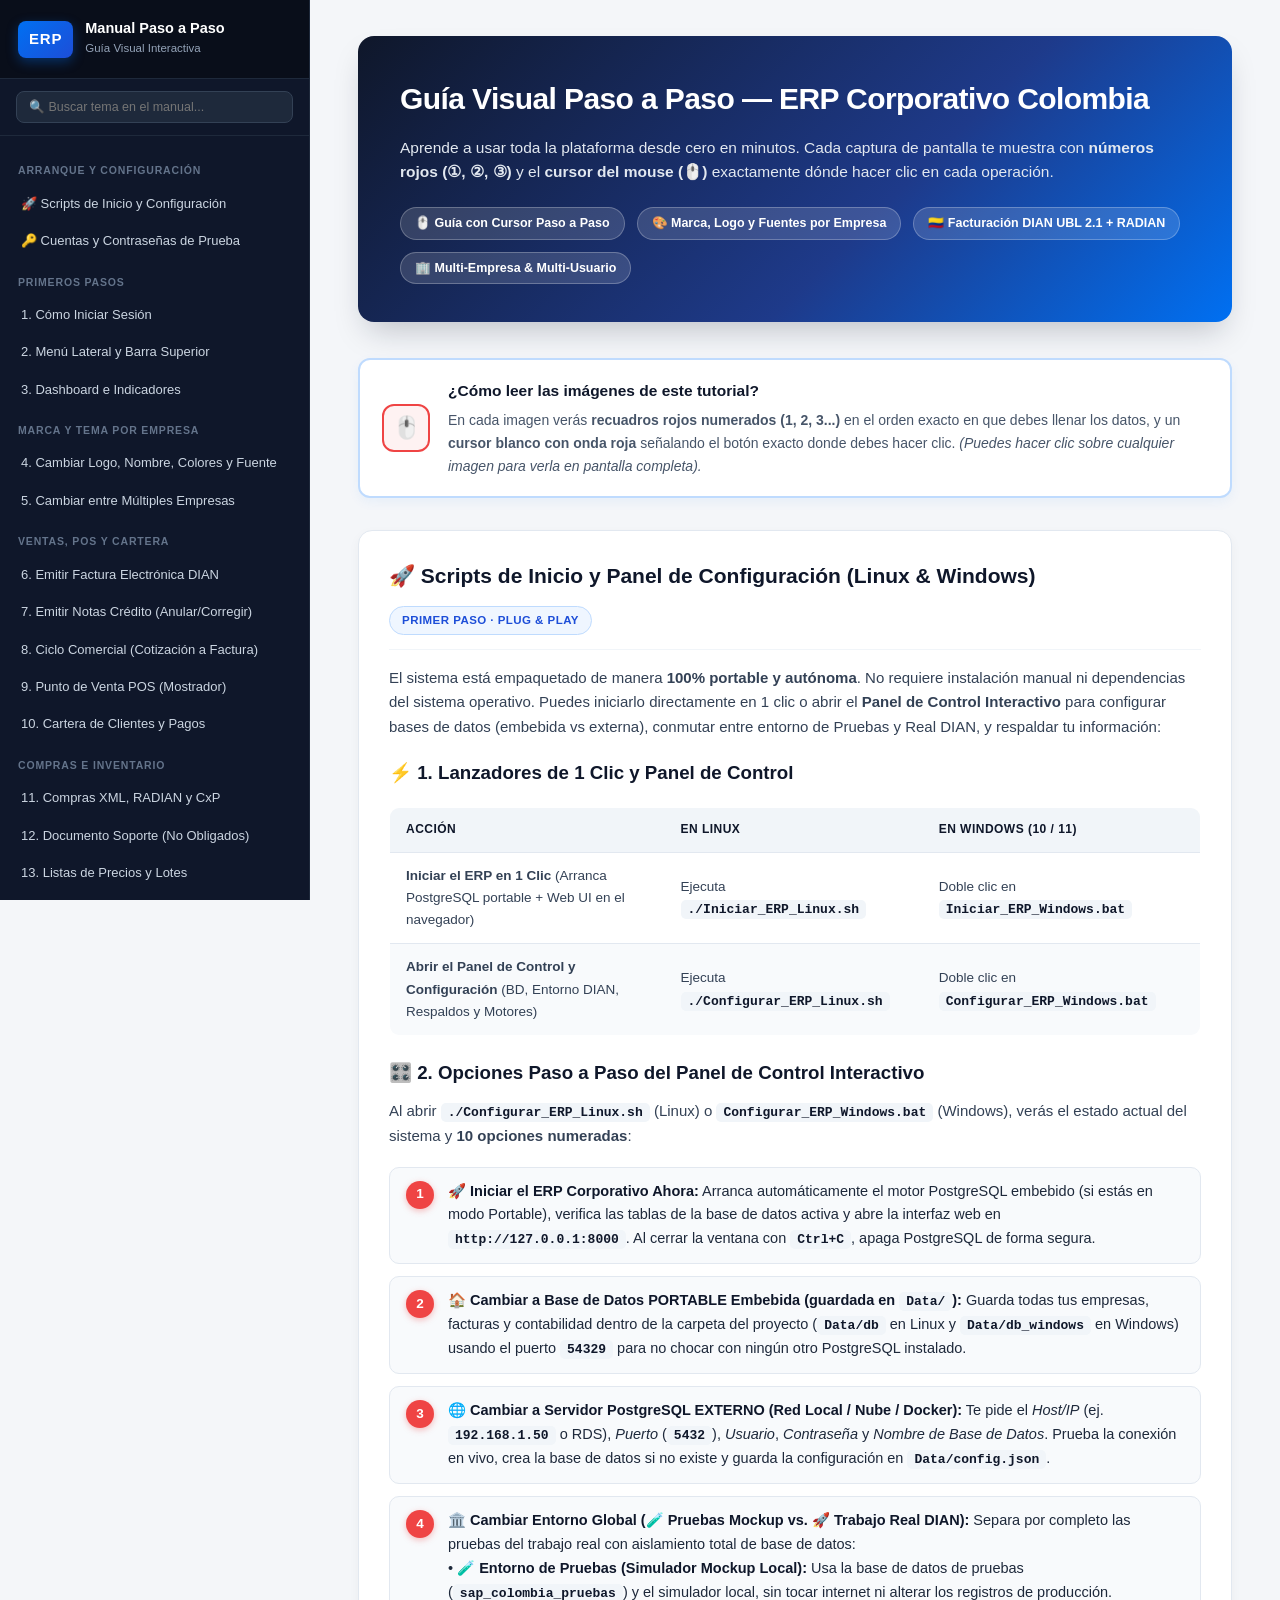
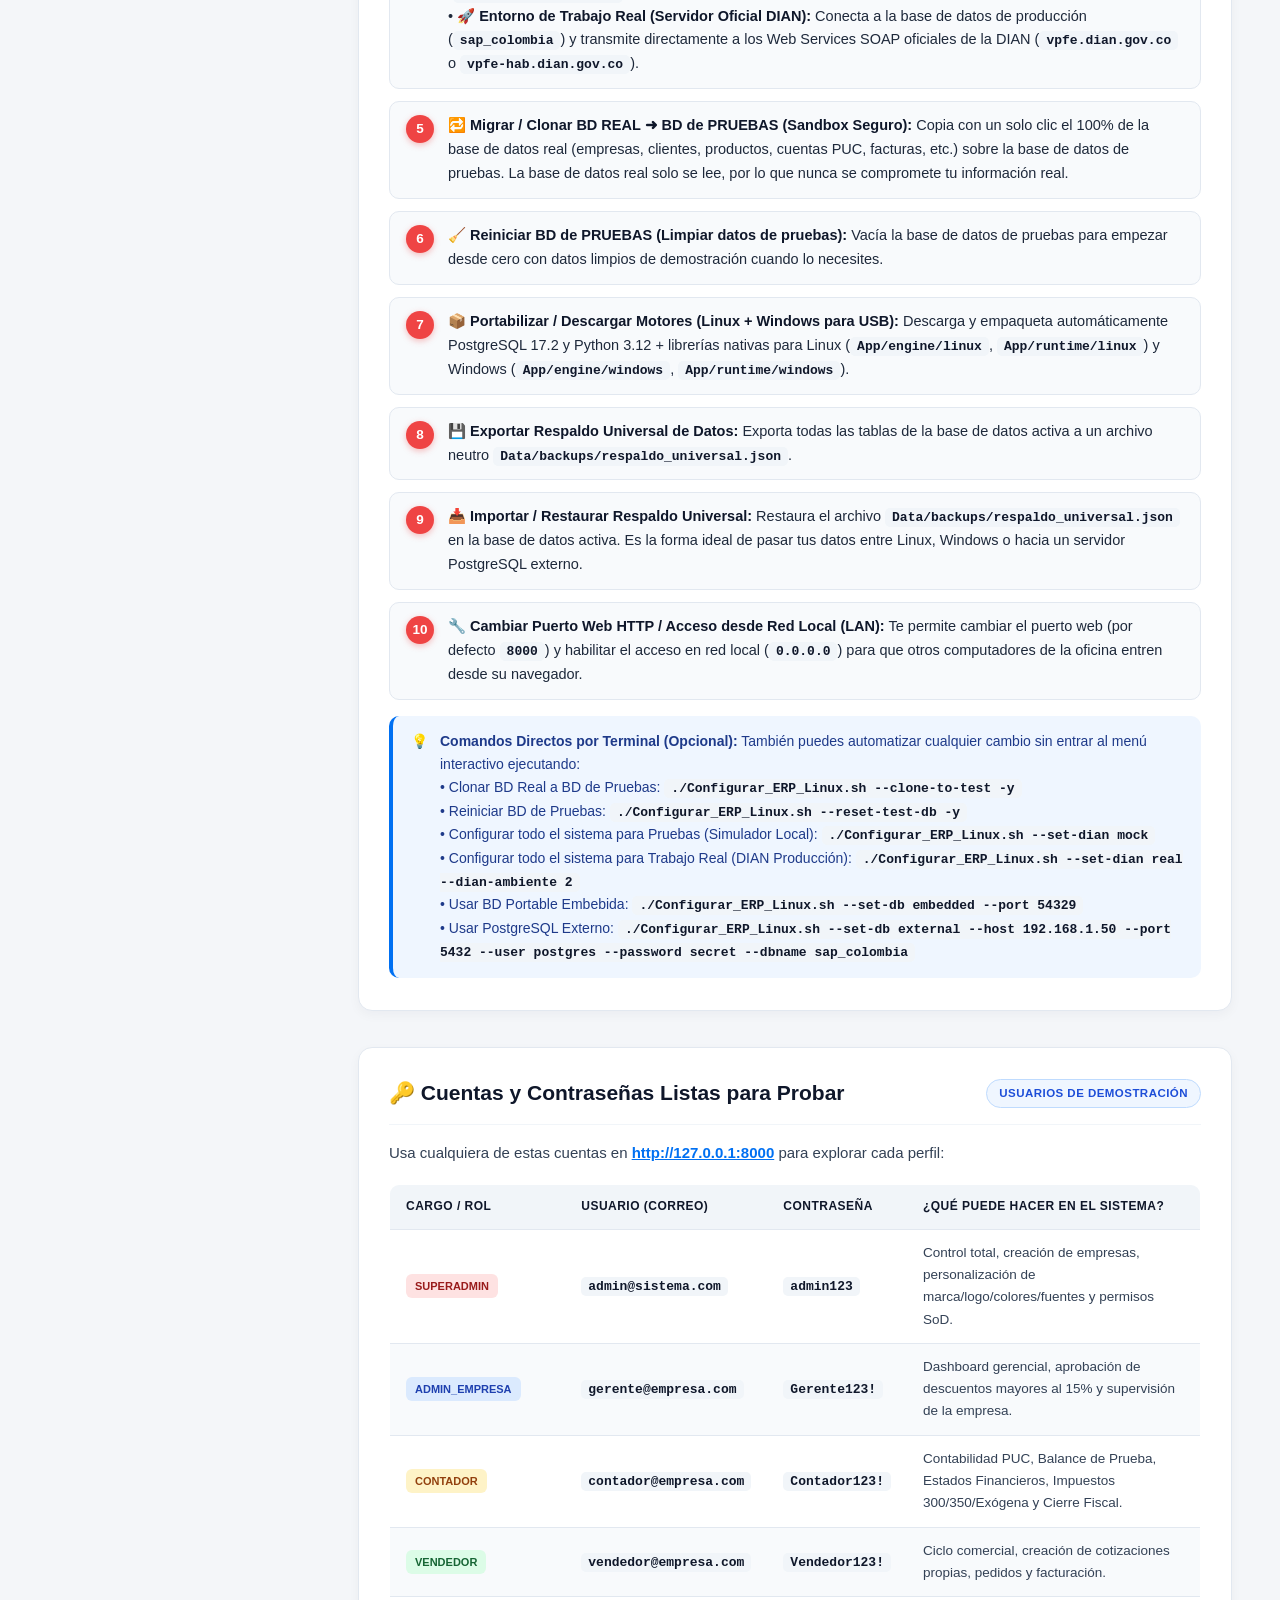
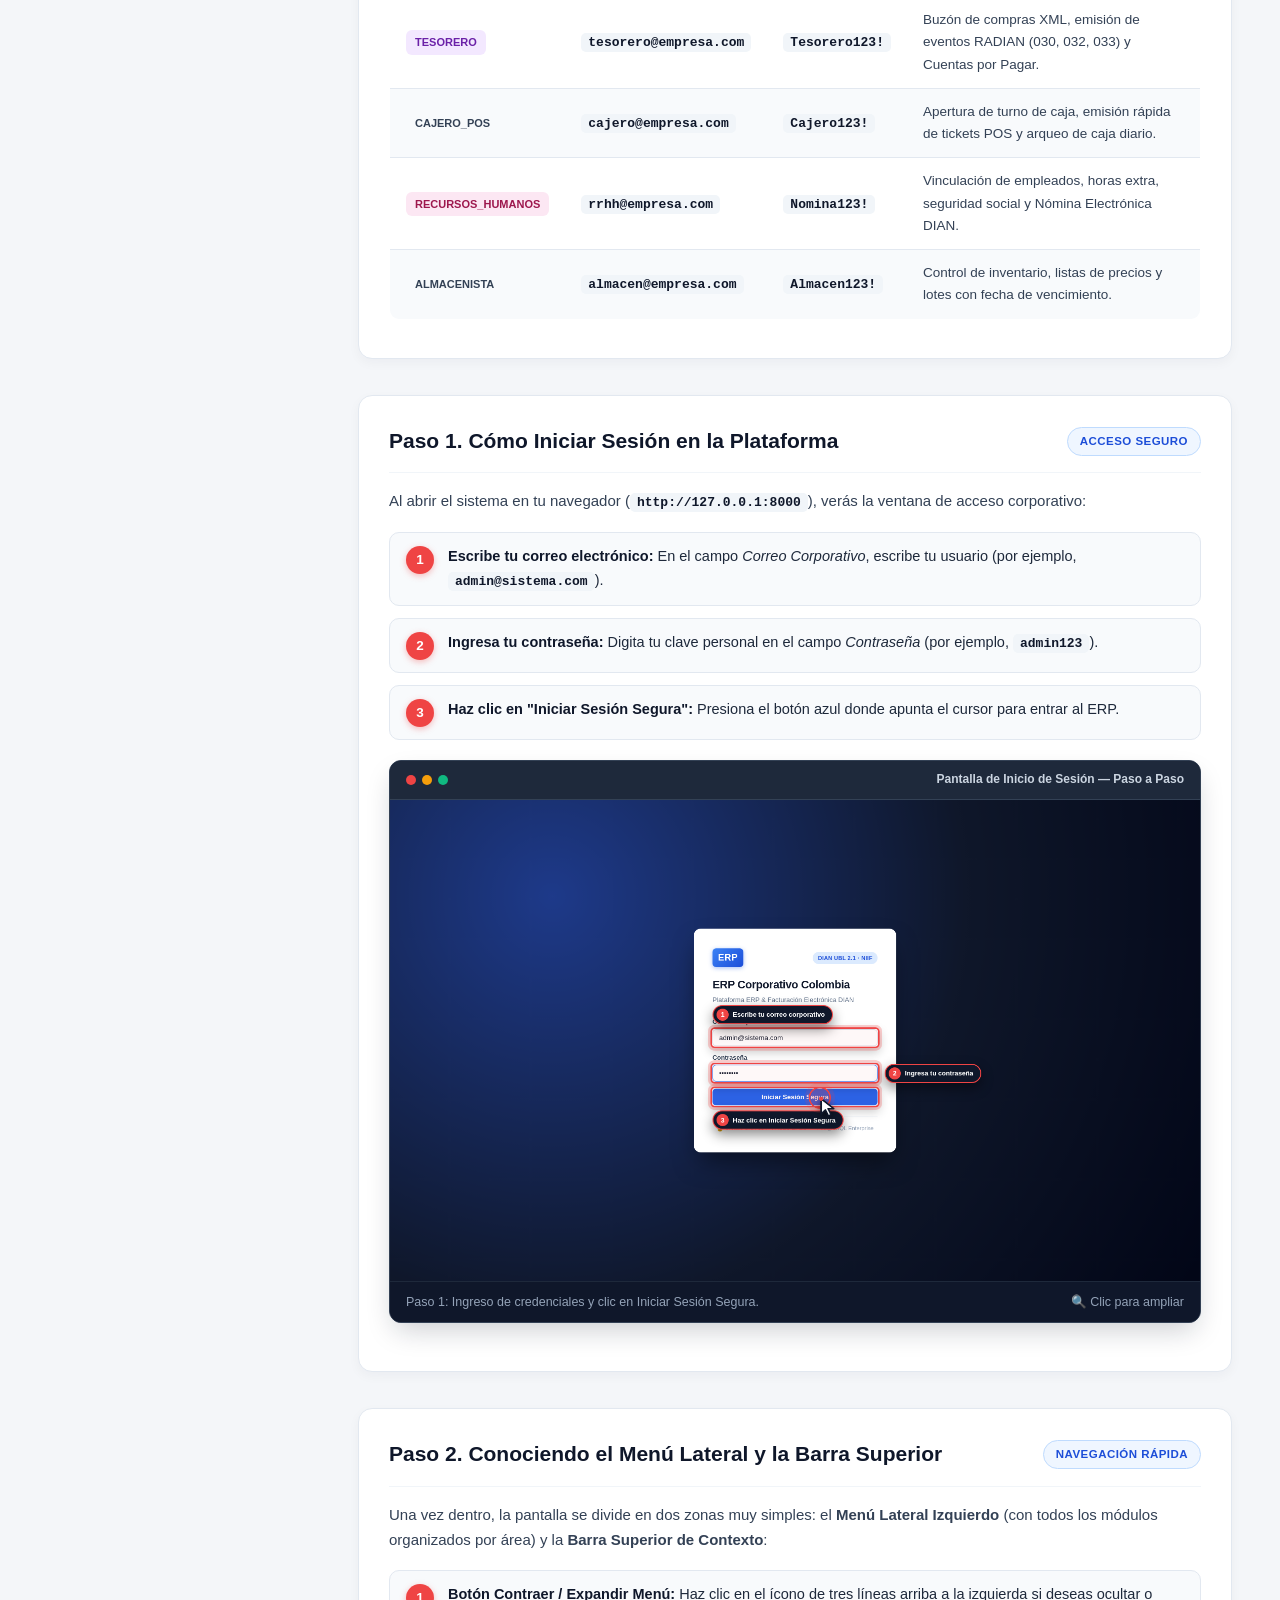
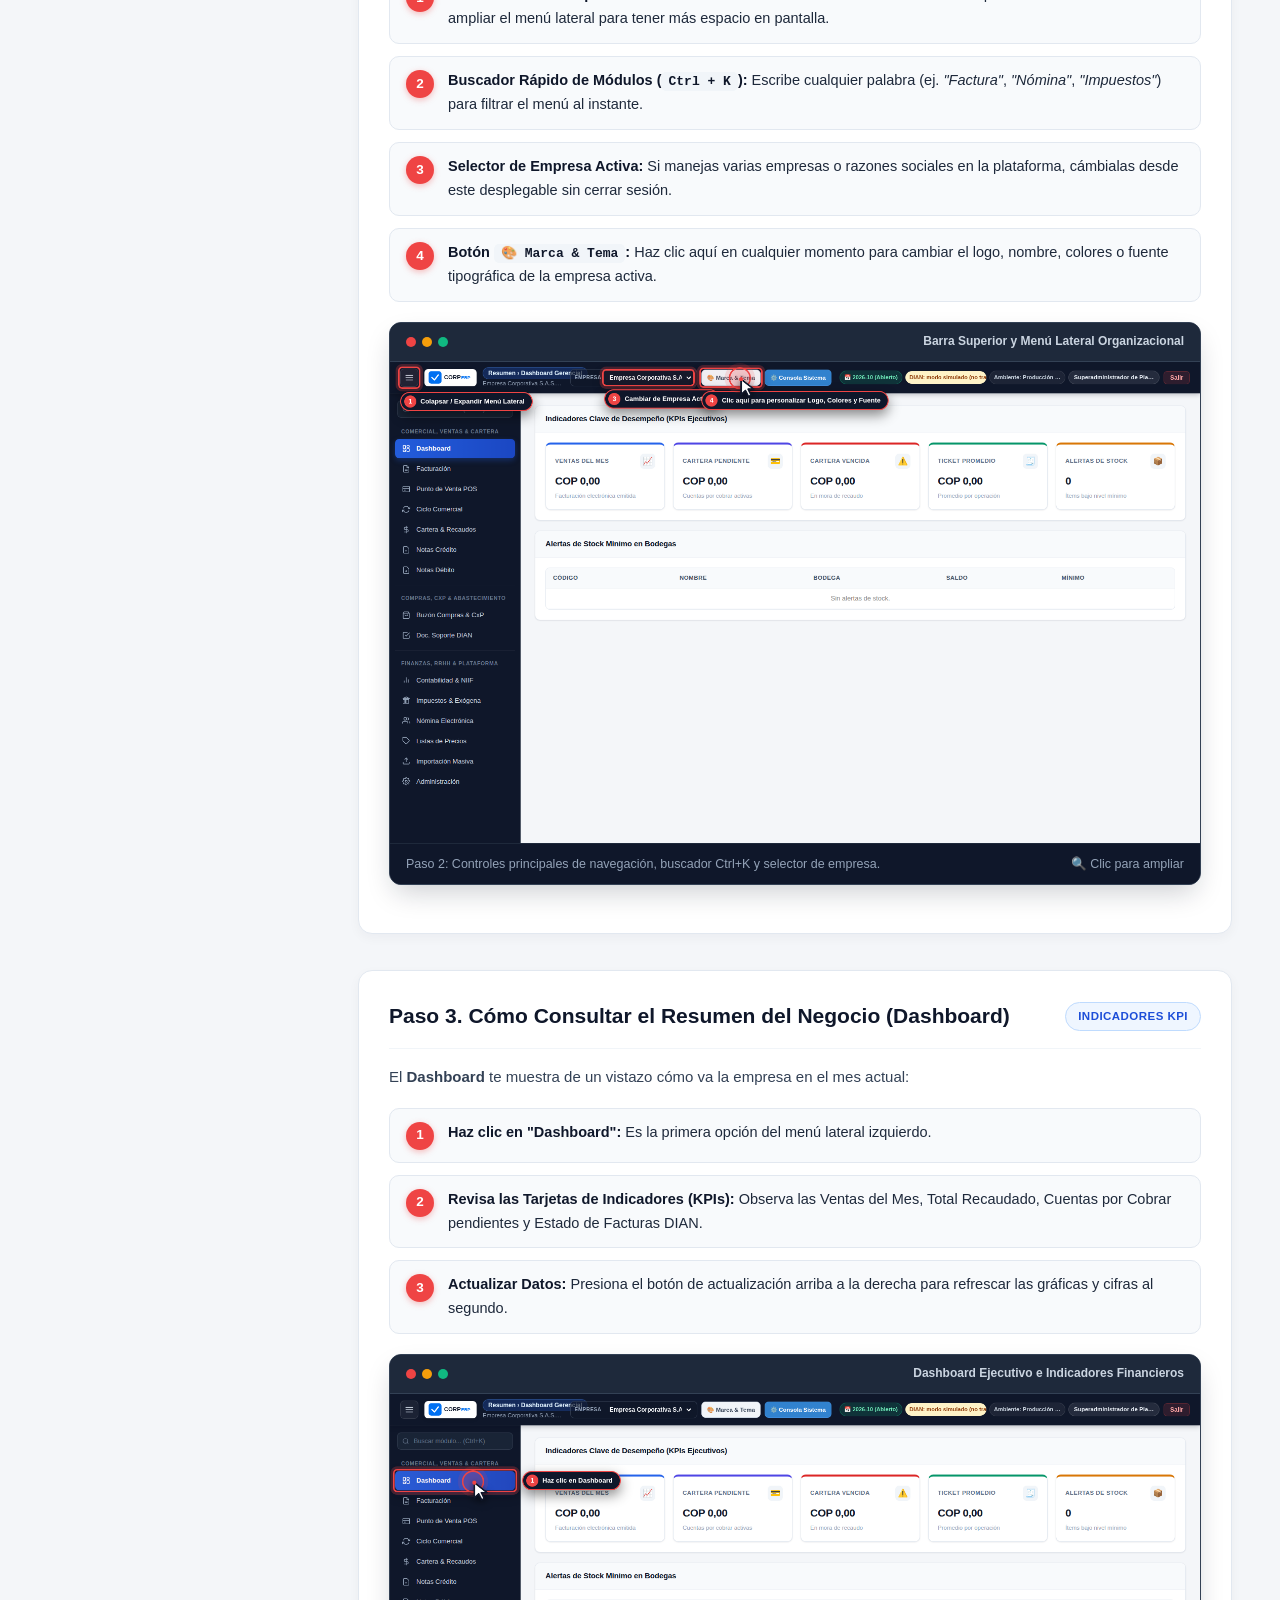
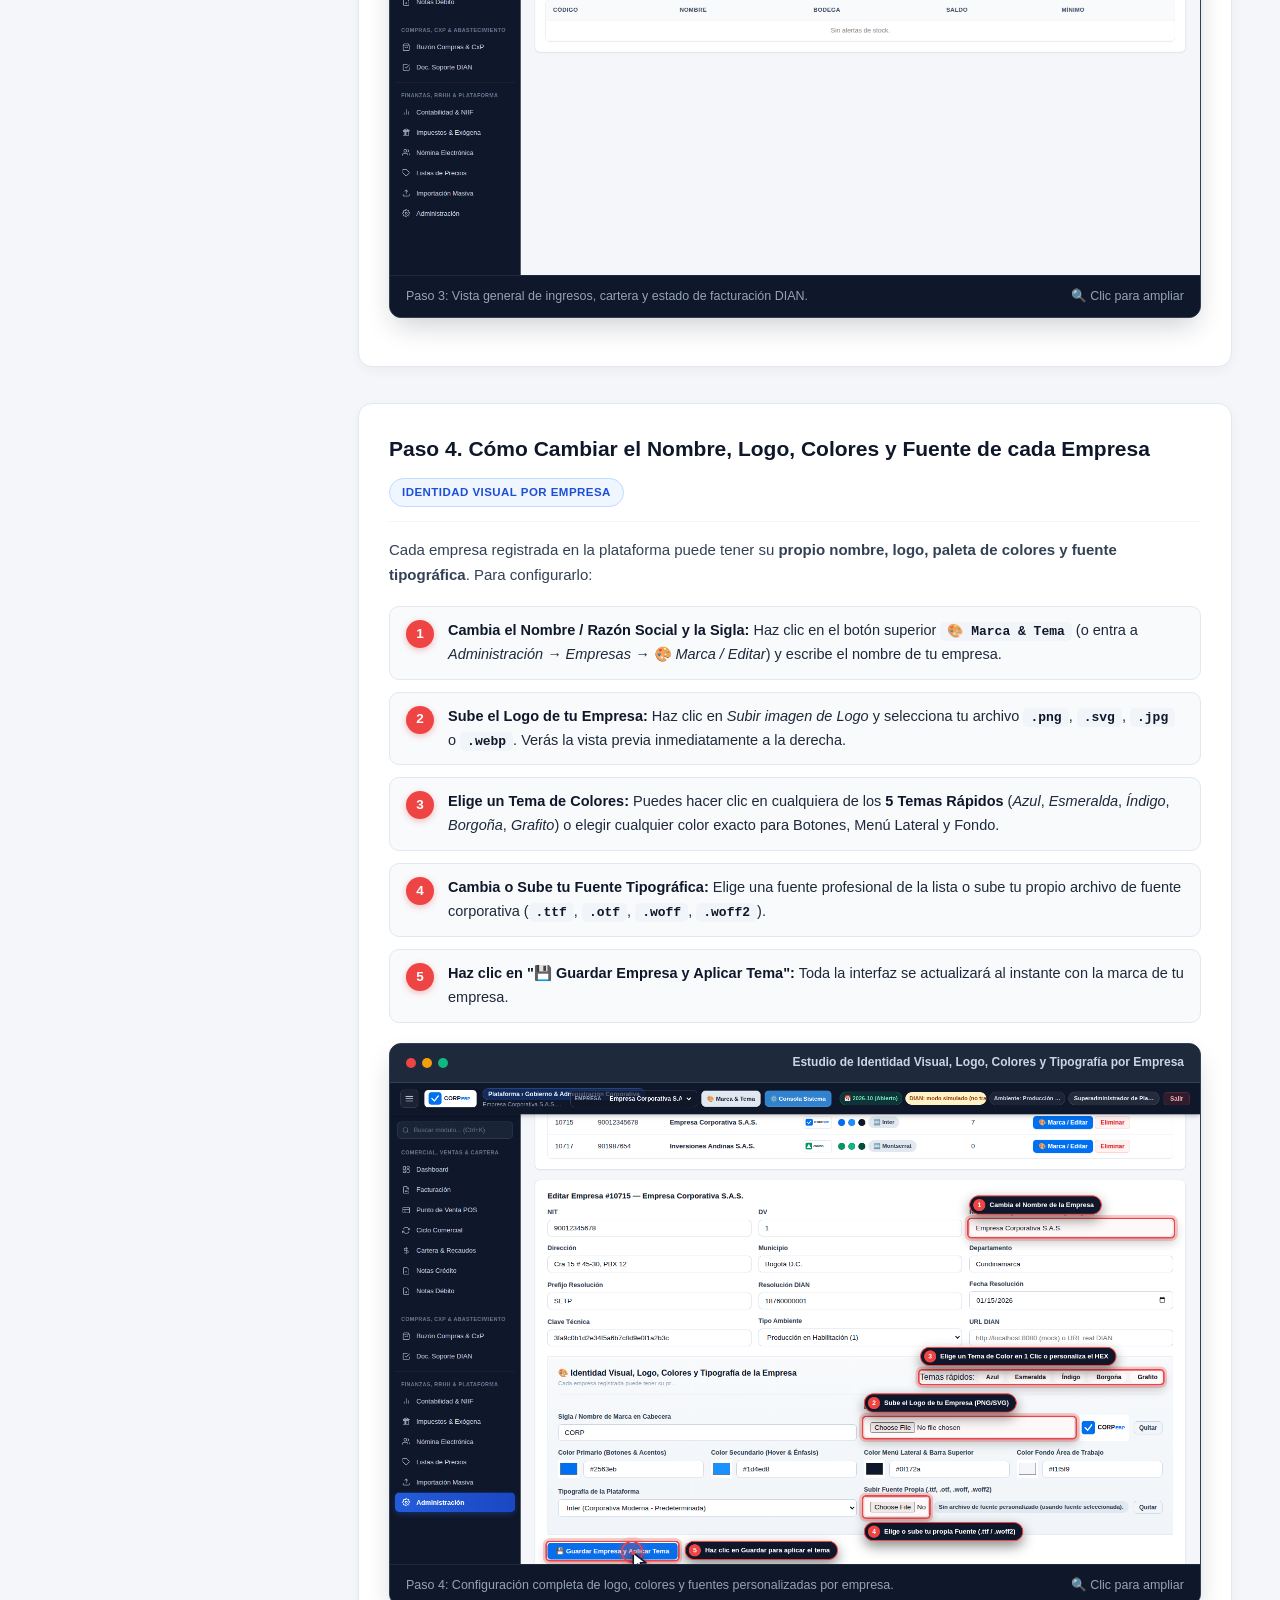
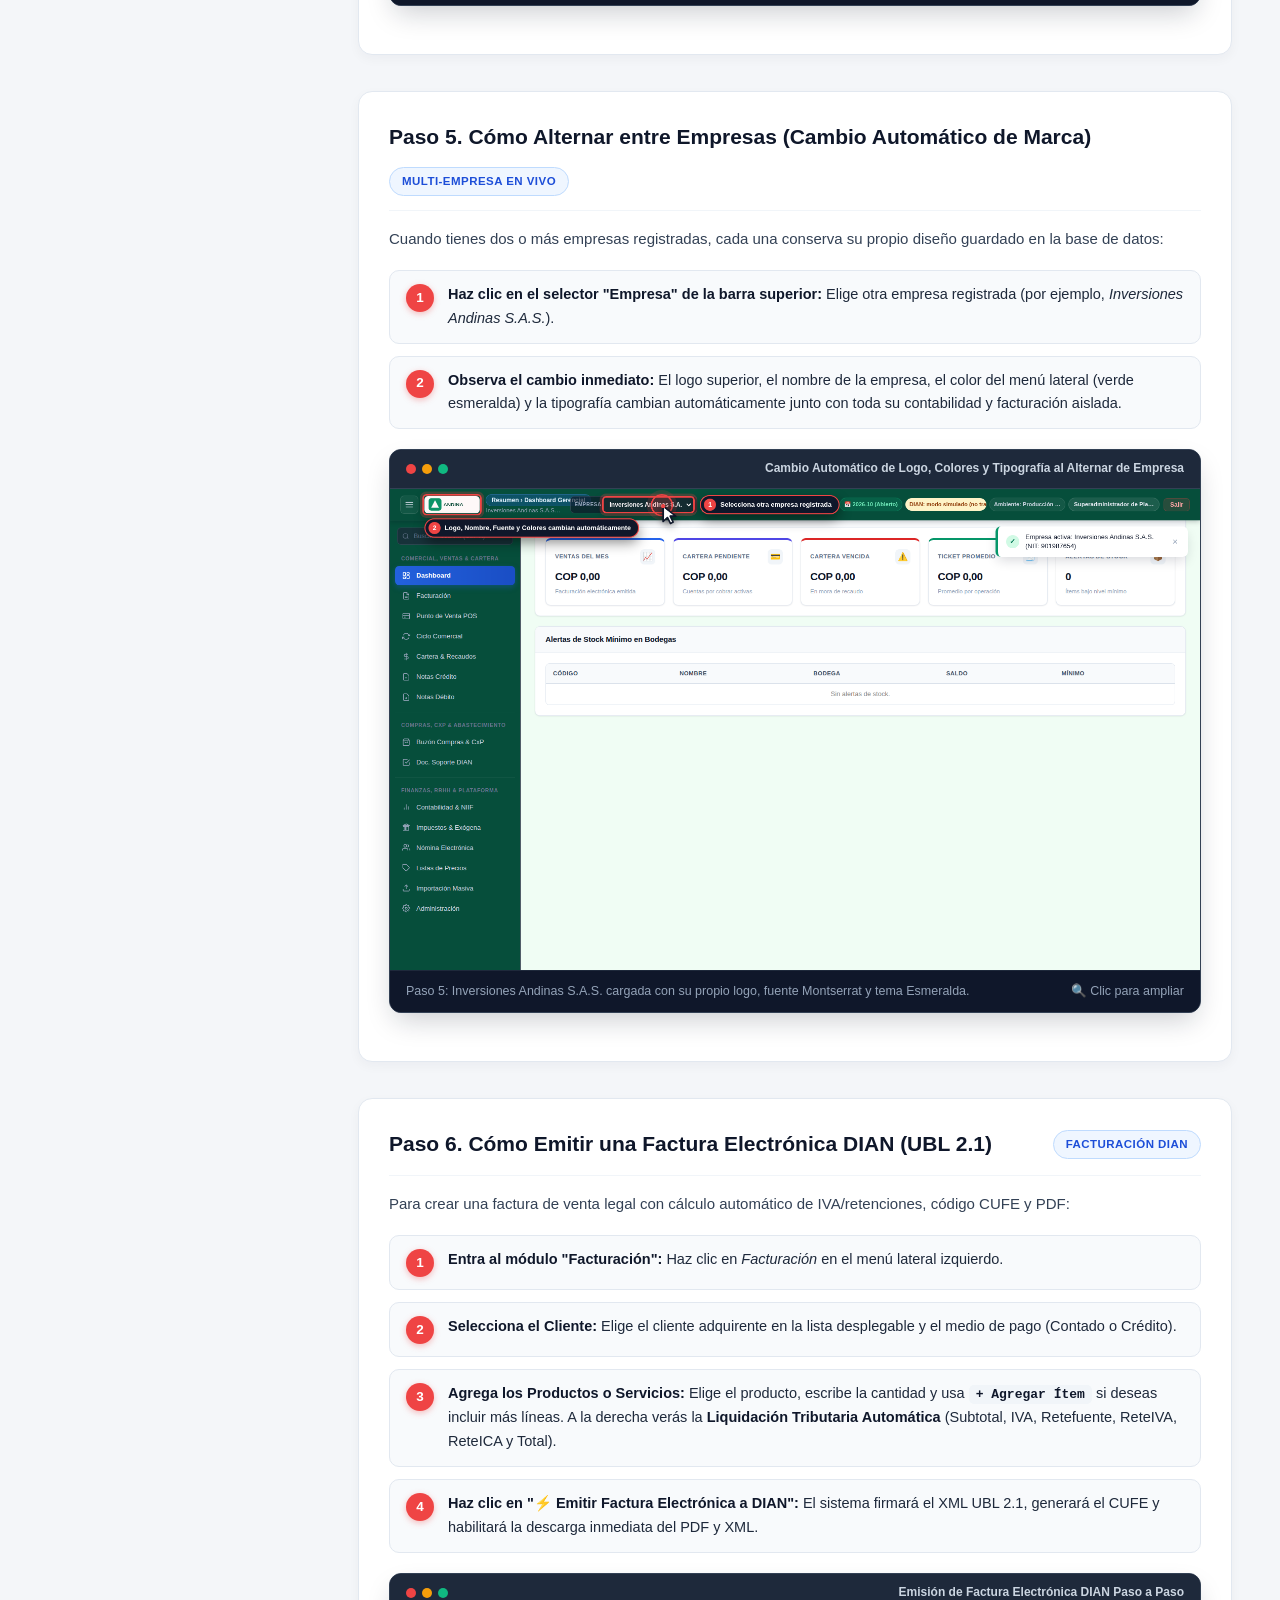
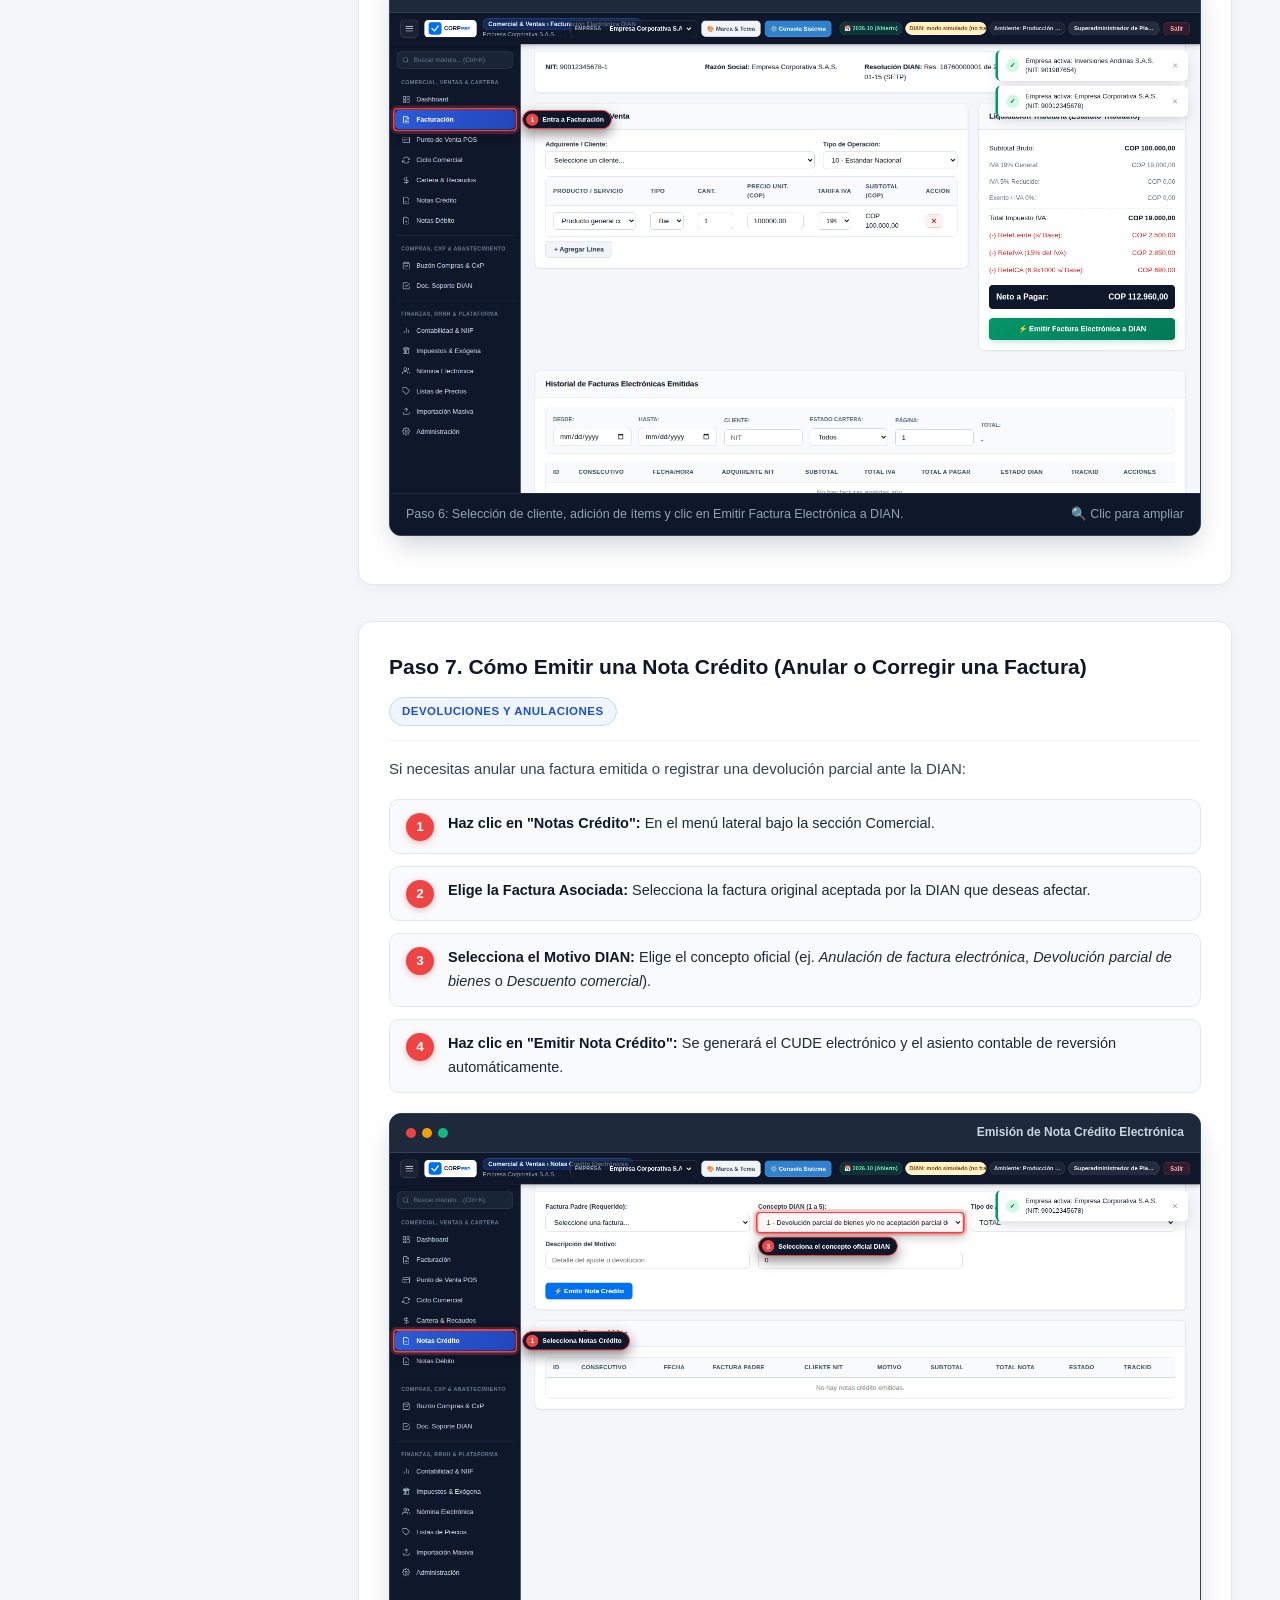
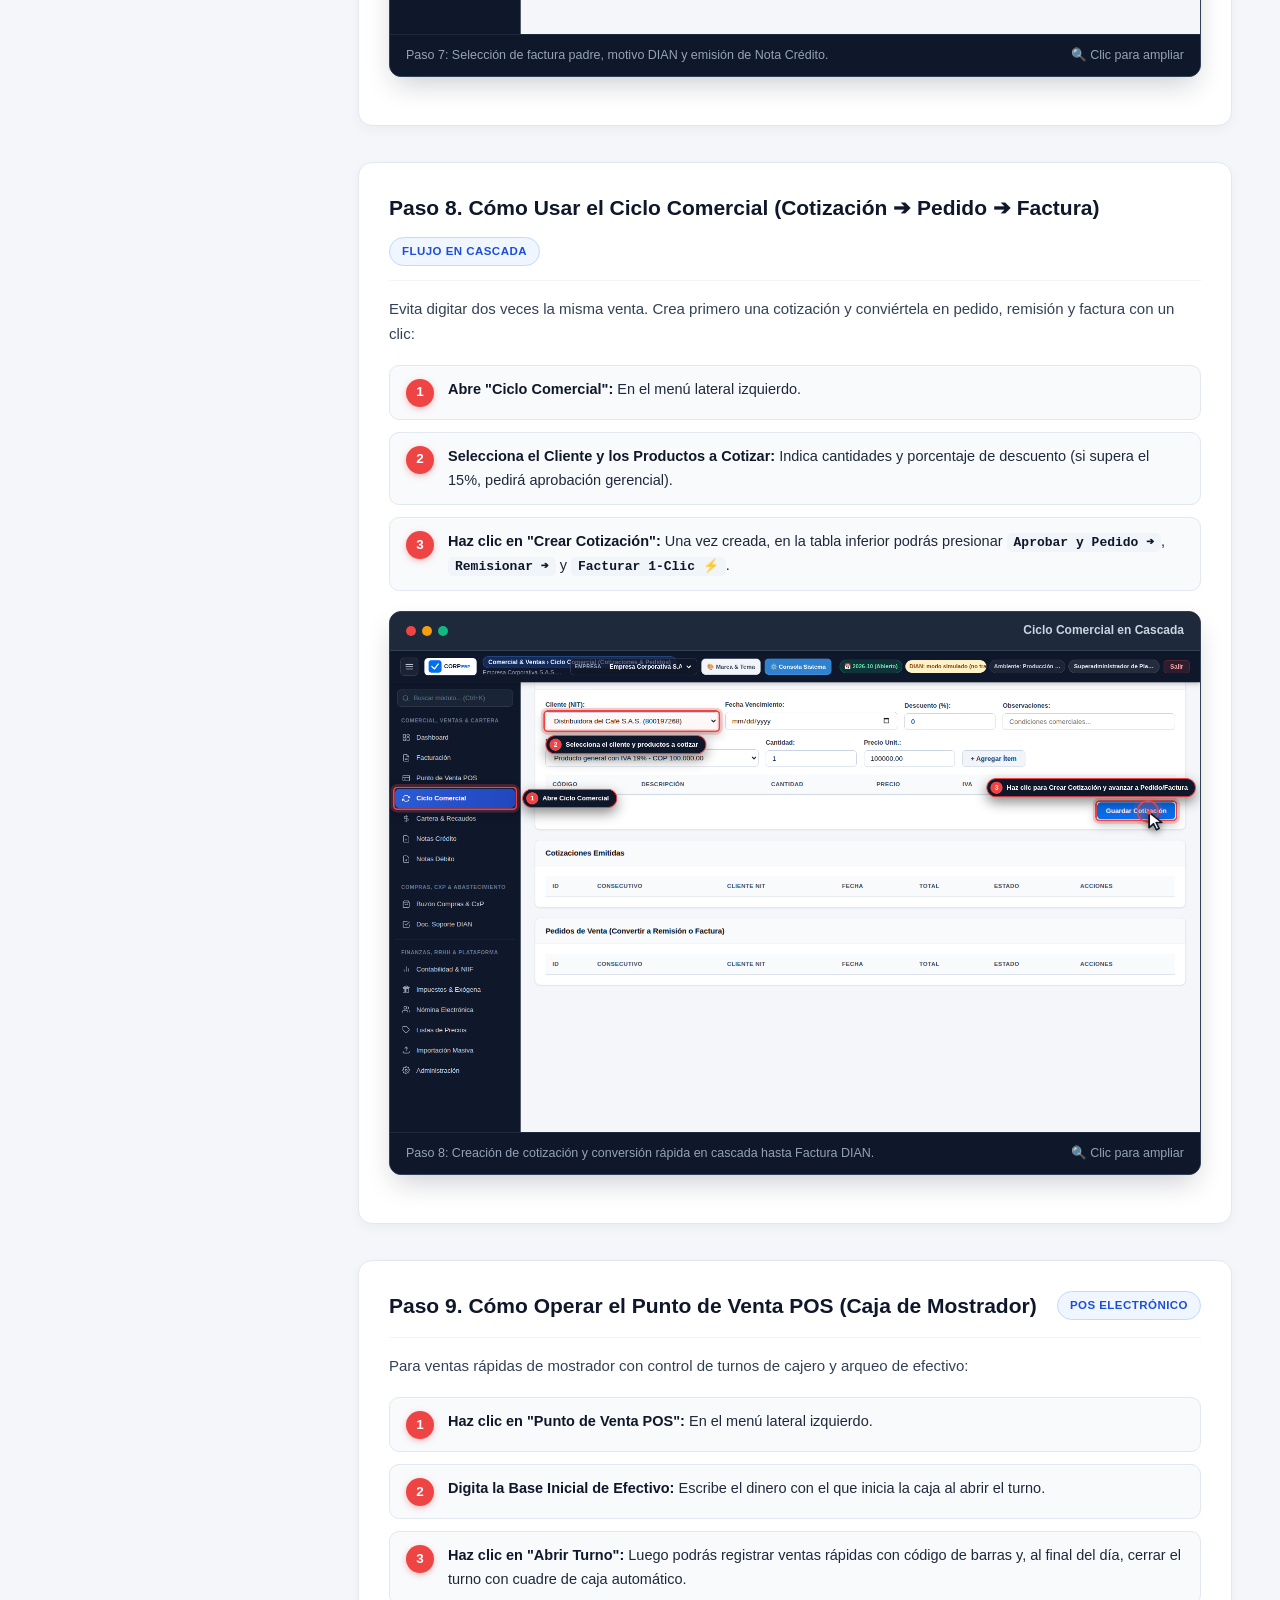
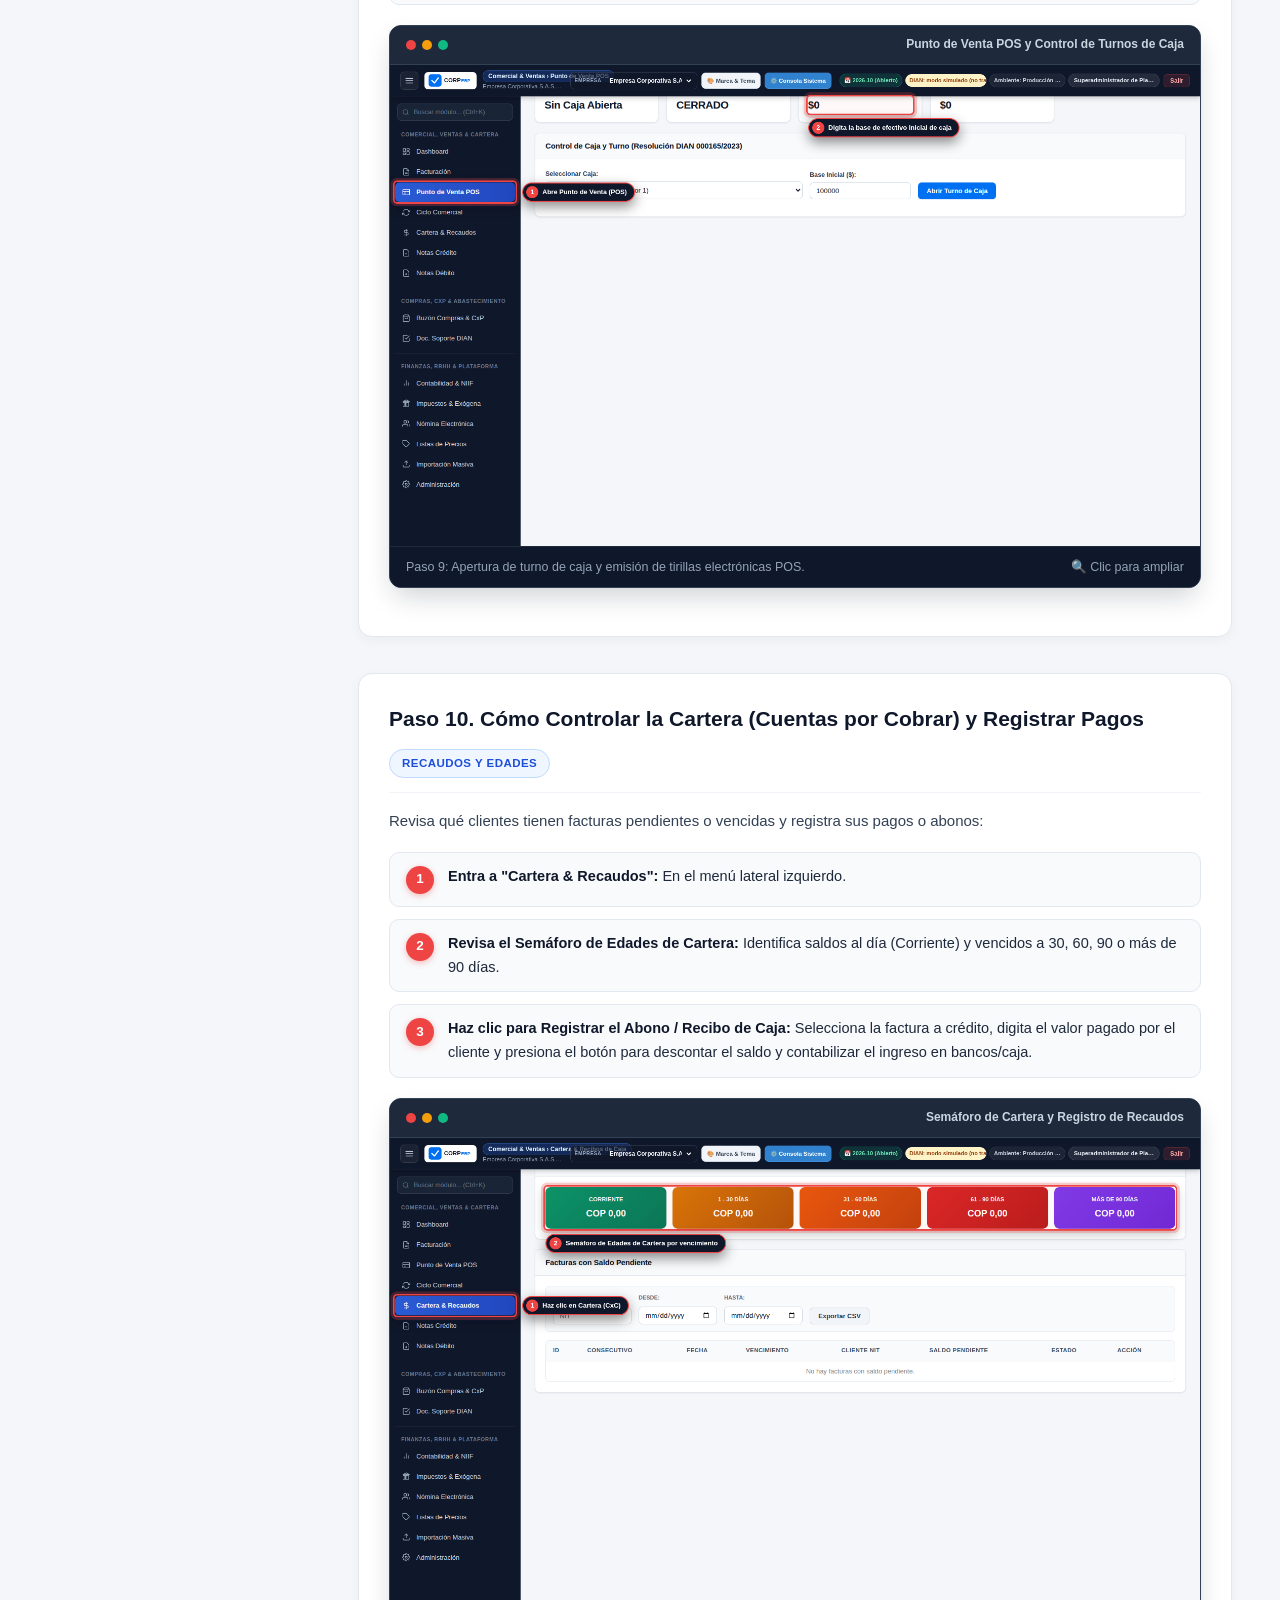
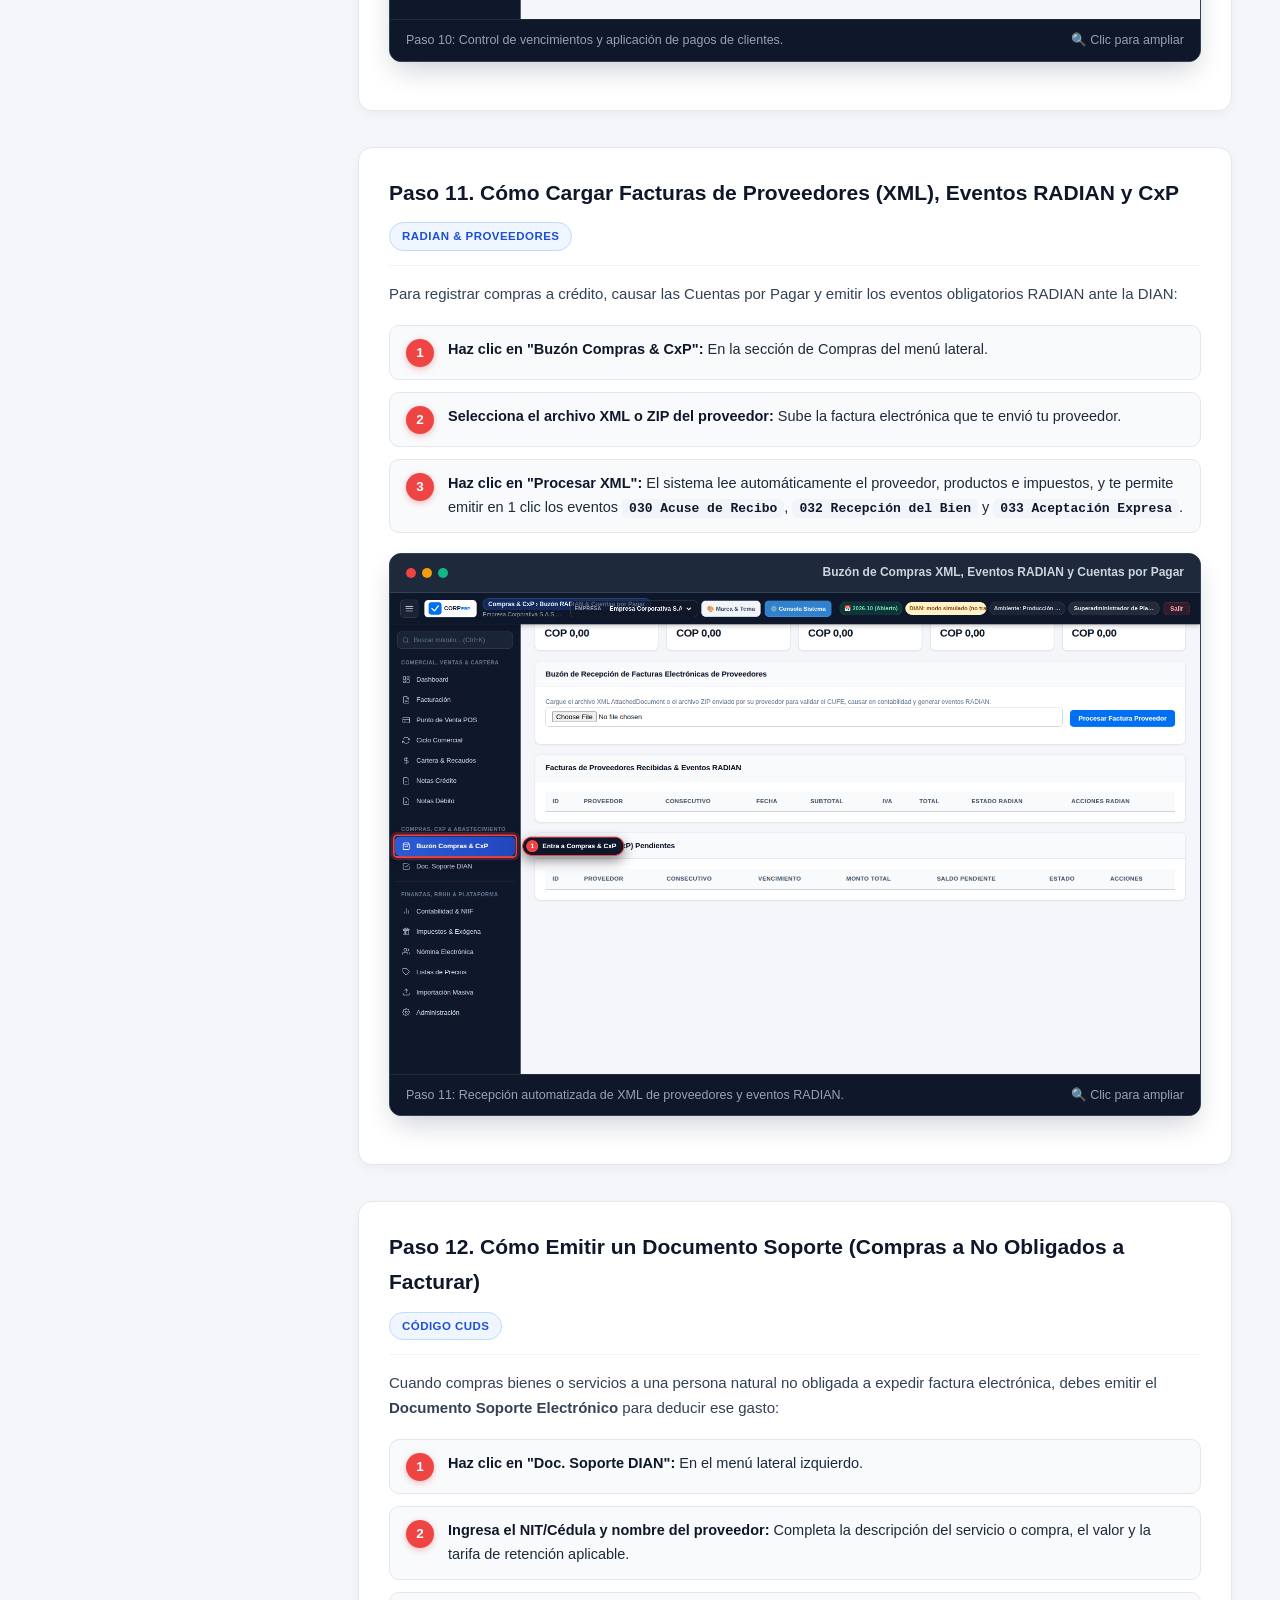
==== commit 66e1792d: "docs(gh-pages): colocar scripts y panel de control al inicio de la guía y README" ====
--- a/index.html
+++ b/index.html
@@ -444,6 +444,10 @@
       <input type="text" id="menu-filter" placeholder="🔍 Buscar tema en el manual..." oninput="filterMenu(this.value)">
     </div>
     <ul class="sidebar-menu" id="tutorial-nav-list">
+      <li class="menu-section">Arranque y Configuración</li>
+      <li><a href="#scripts-arranque">🚀 Scripts de Inicio y Configuración</a></li>
+      <li><a href="#credenciales">🔑 Cuentas y Contraseñas de Prueba</a></li>
+
       <li class="menu-section">Primeros Pasos</li>
       <li><a href="#paso-1">1. Cómo Iniciar Sesión</a></li>
       <li><a href="#paso-2">2. Menú Lateral y Barra Superior</a></li>
@@ -474,7 +478,6 @@
       <li><a href="#paso-17">17. Consola de Empresas y Usuarios</a></li>
       <li><a href="#paso-18">18. Permisos y Control Antifraude SoD</a></li>
       <li><a href="#vistas-roles">19. Vistas según el Cargo del Usuario</a></li>
-      <li><a href="#credenciales">🔑 Cuentas y Contraseñas de Prueba</a></li>
     </ul>
   </nav>
 
@@ -503,731 +506,94 @@
       </div>
     </div>
 
-    <!-- PASO 1: LOGIN -->
-    <section class="module-card" id="paso-1">
-      <div class="module-header">
-        <h2>Paso 1. Cómo Iniciar Sesión en la Plataforma</h2>
-        <span class="module-tag">Acceso Seguro</span>
-      </div>
-      <p>Al abrir el sistema en tu navegador (<code>http://127.0.0.1:8000</code>), verás la ventana de acceso corporativo:</p>
-
-      <ul class="step-list">
-        <li class="step-item">
-          <span class="step-num">1</span>
-          <div class="step-text"><strong>Escribe tu correo electrónico:</strong> En el campo <em>Correo Corporativo</em>, escribe tu usuario (por ejemplo, <code>admin@sistema.com</code>).</div>
-        </li>
-        <li class="step-item">
-          <span class="step-num">2</span>
-          <div class="step-text"><strong>Ingresa tu contraseña:</strong> Digita tu clave personal en el campo <em>Contraseña</em> (por ejemplo, <code>admin123</code>).</div>
-        </li>
-        <li class="step-item">
-          <span class="step-num">3</span>
-          <div class="step-text"><strong>Haz clic en "Iniciar Sesión Segura":</strong> Presiona el botón azul donde apunta el cursor para entrar al ERP.</div>
-        </li>
-      </ul>
-
-      <div class="screenshot-box">
-        <div class="screenshot-header">
-          <div class="dots"><div class="dot dot-red"></div><div class="dot dot-yellow"></div><div class="dot dot-green"></div></div>
-          <span>Pantalla de Inicio de Sesión — Paso a Paso</span>
-        </div>
-        <img src="screenshots/01_login_screen.png" alt="Paso 1: Iniciar Sesión" onclick="zoomImage(this)">
-        <div class="screenshot-caption">
-          <span>Paso 1: Ingreso de credenciales y clic en Iniciar Sesión Segura.</span>
-          <span>🔍 Clic para ampliar</span>
-        </div>
-      </div>
-    </section>
-
-    <!-- PASO 2: BARRA SUPERIOR Y MENÚ LATERAL -->
-    <section class="module-card" id="paso-2">
-      <div class="module-header">
-        <h2>Paso 2. Conociendo el Menú Lateral y la Barra Superior</h2>
-        <span class="module-tag">Navegación Rápida</span>
-      </div>
-      <p>Una vez dentro, la pantalla se divide en dos zonas muy simples: el <strong>Menú Lateral Izquierdo</strong> (con todos los módulos organizados por área) y la <strong>Barra Superior de Contexto</strong>:</p>
-
-      <ul class="step-list">
-        <li class="step-item">
-          <span class="step-num">1</span>
-          <div class="step-text"><strong>Botón Contraer / Expandir Menú:</strong> Haz clic en el ícono de tres líneas arriba a la izquierda si deseas ocultar o ampliar el menú lateral para tener más espacio en pantalla.</div>
-        </li>
-        <li class="step-item">
-          <span class="step-num">2</span>
-          <div class="step-text"><strong>Buscador Rápido de Módulos (<code>Ctrl + K</code>):</strong> Escribe cualquier palabra (ej. <em>"Factura"</em>, <em>"Nómina"</em>, <em>"Impuestos"</em>) para filtrar el menú al instante.</div>
-        </li>
-        <li class="step-item">
-          <span class="step-num">3</span>
-          <div class="step-text"><strong>Selector de Empresa Activa:</strong> Si manejas varias empresas o razones sociales en la plataforma, cámbialas desde este desplegable sin cerrar sesión.</div>
+    <!-- SECCIÓN DE SCRIPTS Y PANEL DE CONFIGURACIÓN -->
+    <section class="module-card" id="scripts-arranque">
+      <div class="module-header">
+        <h2>🚀 Scripts de Inicio y Panel de Configuración (Linux & Windows)</h2>
+        <span class="module-tag">Primer Paso · Plug & Play</span>
+      </div>
+      <p>El sistema está empaquetado de manera <strong>100% portable y autónoma</strong>. No requiere instalación manual ni dependencias del sistema operativo. Puedes iniciarlo directamente en 1 clic o abrir el <strong>Panel de Control Interactivo</strong> para configurar bases de datos (embebida vs externa), conmutar entre entorno de Pruebas y Real DIAN, y respaldar tu información:</p>
+
+      <h3 style="margin:18px 0 10px 0; color:#0f172a;">⚡ 1. Lanzadores de 1 Clic y Panel de Control</h3>
+      <table>
+        <thead>
+          <tr>
+            <th>Acción</th>
+            <th>En Linux</th>
+            <th>En Windows (10 / 11)</th>
+          </tr>
+        </thead>
+        <tbody>
+          <tr>
+            <td><strong>Iniciar el ERP en 1 Clic</strong> (Arranca PostgreSQL portable + Web UI en el navegador)</td>
+            <td>Ejecuta <code>./Iniciar_ERP_Linux.sh</code></td>
+            <td>Doble clic en <code>Iniciar_ERP_Windows.bat</code></td>
+          </tr>
+          <tr>
+            <td><strong>Abrir el Panel de Control y Configuración</strong> (BD, Entorno DIAN, Respaldos y Motores)</td>
+            <td>Ejecuta <code>./Configurar_ERP_Linux.sh</code></td>
+            <td>Doble clic en <code>Configurar_ERP_Windows.bat</code></td>
+          </tr>
+        </tbody>
+      </table>
+
+      <h3 style="margin:22px 0 10px 0; color:#0f172a;">🎛️ 2. Opciones Paso a Paso del Panel de Control Interactivo</h3>
+      <p>Al abrir <code>./Configurar_ERP_Linux.sh</code> (Linux) o <code>Configurar_ERP_Windows.bat</code> (Windows), verás el estado actual del sistema y <strong>10 opciones numeradas</strong>:</p>
+
+      <ul class="step-list">
+        <li class="step-item">
+          <span class="step-num">1</span>
+          <div class="step-text"><strong>🚀 Iniciar el ERP Corporativo Ahora:</strong> Arranca automáticamente el motor PostgreSQL embebido (si estás en modo Portable), verifica las tablas de la base de datos activa y abre la interfaz web en <code>http://127.0.0.1:8000</code>. Al cerrar la ventana con <code>Ctrl+C</code>, apaga PostgreSQL de forma segura.</div>
+        </li>
+        <li class="step-item">
+          <span class="step-num">2</span>
+          <div class="step-text"><strong>🏠 Cambiar a Base de Datos PORTABLE Embebida (guardada en <code>Data/</code>):</strong> Guarda todas tus empresas, facturas y contabilidad dentro de la carpeta del proyecto (<code>Data/db</code> en Linux y <code>Data/db_windows</code> en Windows) usando el puerto <code>54329</code> para no chocar con ningún otro PostgreSQL instalado.</div>
+        </li>
+        <li class="step-item">
+          <span class="step-num">3</span>
+          <div class="step-text"><strong>🌐 Cambiar a Servidor PostgreSQL EXTERNO (Red Local / Nube / Docker):</strong> Te pide el <em>Host/IP</em> (ej. <code>192.168.1.50</code> o RDS), <em>Puerto</em> (<code>5432</code>), <em>Usuario</em>, <em>Contraseña</em> y <em>Nombre de Base de Datos</em>. Prueba la conexión en vivo, crea la base de datos si no existe y guarda la configuración en <code>Data/config.json</code>.</div>
         </li>
         <li class="step-item">
           <span class="step-num">4</span>
-          <div class="step-text"><strong>Botón <code>🎨 Marca & Tema</code>:</strong> Haz clic aquí en cualquier momento para cambiar el logo, nombre, colores o fuente tipográfica de la empresa activa.</div>
-        </li>
-      </ul>
-
-      <div class="screenshot-box">
-        <div class="screenshot-header">
-          <div class="dots"><div class="dot dot-red"></div><div class="dot dot-yellow"></div><div class="dot dot-green"></div></div>
-          <span>Barra Superior y Menú Lateral Organizacional</span>
-        </div>
-        <img src="screenshots/02_header_scope_bar.png" alt="Paso 2: Barra Superior y Menú" onclick="zoomImage(this)">
-        <div class="screenshot-caption">
-          <span>Paso 2: Controles principales de navegación, buscador Ctrl+K y selector de empresa.</span>
-          <span>🔍 Clic para ampliar</span>
-        </div>
-      </div>
-    </section>
-
-    <!-- PASO 3: DASHBOARD EJECUTIVO -->
-    <section class="module-card" id="paso-3">
-      <div class="module-header">
-        <h2>Paso 3. Cómo Consultar el Resumen del Negocio (Dashboard)</h2>
-        <span class="module-tag">Indicadores KPI</span>
-      </div>
-      <p>El <strong>Dashboard</strong> te muestra de un vistazo cómo va la empresa en el mes actual:</p>
-
-      <ul class="step-list">
-        <li class="step-item">
-          <span class="step-num">1</span>
-          <div class="step-text"><strong>Haz clic en "Dashboard":</strong> Es la primera opción del menú lateral izquierdo.</div>
-        </li>
-        <li class="step-item">
-          <span class="step-num">2</span>
-          <div class="step-text"><strong>Revisa las Tarjetas de Indicadores (KPIs):</strong> Observa las Ventas del Mes, Total Recaudado, Cuentas por Cobrar pendientes y Estado de Facturas DIAN.</div>
-        </li>
-        <li class="step-item">
-          <span class="step-num">3</span>
-          <div class="step-text"><strong>Actualizar Datos:</strong> Presiona el botón de actualización arriba a la derecha para refrescar las gráficas y cifras al segundo.</div>
-        </li>
-      </ul>
-
-      <div class="screenshot-box">
-        <div class="screenshot-header">
-          <div class="dots"><div class="dot dot-red"></div><div class="dot dot-yellow"></div><div class="dot dot-green"></div></div>
-          <span>Dashboard Ejecutivo e Indicadores Financieros</span>
-        </div>
-        <img src="screenshots/03_dashboard.png" alt="Paso 3: Dashboard" onclick="zoomImage(this)">
-        <div class="screenshot-caption">
-          <span>Paso 3: Vista general de ingresos, cartera y estado de facturación DIAN.</span>
-          <span>🔍 Clic para ampliar</span>
-        </div>
-      </div>
-    </section>
-
-    <!-- PASO 4: PERSONALIZACIÓN DE MARCA POR EMPRESA -->
-    <section class="module-card" id="paso-4">
-      <div class="module-header">
-        <h2>Paso 4. Cómo Cambiar el Nombre, Logo, Colores y Fuente de cada Empresa</h2>
-        <span class="module-tag">Identidad Visual por Empresa</span>
-      </div>
-      <p>Cada empresa registrada en la plataforma puede tener su <strong>propio nombre, logo, paleta de colores y fuente tipográfica</strong>. Para configurarlo:</p>
-
-      <ul class="step-list">
-        <li class="step-item">
-          <span class="step-num">1</span>
-          <div class="step-text"><strong>Cambia el Nombre / Razón Social y la Sigla:</strong> Haz clic en el botón superior <code>🎨 Marca & Tema</code> (o entra a <em>Administración → Empresas → 🎨 Marca / Editar</em>) y escribe el nombre de tu empresa.</div>
-        </li>
-        <li class="step-item">
-          <span class="step-num">2</span>
-          <div class="step-text"><strong>Sube el Logo de tu Empresa:</strong> Haz clic en <em>Subir imagen de Logo</em> y selecciona tu archivo <code>.png</code>, <code>.svg</code>, <code>.jpg</code> o <code>.webp</code>. Verás la vista previa inmediatamente a la derecha.</div>
-        </li>
-        <li class="step-item">
-          <span class="step-num">3</span>
-          <div class="step-text"><strong>Elige un Tema de Colores:</strong> Puedes hacer clic en cualquiera de los <strong>5 Temas Rápidos</strong> (<em>Azul</em>, <em>Esmeralda</em>, <em>Índigo</em>, <em>Borgoña</em>, <em>Grafito</em>) o elegir cualquier color exacto para Botones, Menú Lateral y Fondo.</div>
-        </li>
-        <li class="step-item">
-          <span class="step-num">4</span>
-          <div class="step-text"><strong>Cambia o Sube tu Fuente Tipográfica:</strong> Elige una fuente profesional de la lista o sube tu propio archivo de fuente corporativa (<code>.ttf</code>, <code>.otf</code>, <code>.woff</code>, <code>.woff2</code>).</div>
+          <div class="step-text"><strong>🏛️ Cambiar Entorno Global (🧪 Pruebas Mockup vs. 🚀 Trabajo Real DIAN):</strong> Separa por completo las pruebas del trabajo real con aislamiento total de base de datos:
+            <br>• <strong>🧪 Entorno de Pruebas (Simulador Mockup Local):</strong> Usa la base de datos de pruebas (<code>sap_colombia_pruebas</code>) y el simulador local, sin tocar internet ni alterar los registros de producción.
+            <br>• <strong>🚀 Entorno de Trabajo Real (Servidor Oficial DIAN):</strong> Conecta a la base de datos de producción (<code>sap_colombia</code>) y transmite directamente a los Web Services SOAP oficiales de la DIAN (<code>vpfe.dian.gov.co</code> o <code>vpfe-hab.dian.gov.co</code>).</div>
         </li>
         <li class="step-item">
           <span class="step-num">5</span>
-          <div class="step-text"><strong>Haz clic en "💾 Guardar Empresa y Aplicar Tema":</strong> Toda la interfaz se actualizará al instante con la marca de tu empresa.</div>
-        </li>
-      </ul>
-
-      <div class="screenshot-box">
-        <div class="screenshot-header">
-          <div class="dots"><div class="dot dot-red"></div><div class="dot dot-yellow"></div><div class="dot dot-green"></div></div>
-          <span>Estudio de Identidad Visual, Logo, Colores y Tipografía por Empresa</span>
-        </div>
-        <img src="screenshots/04_branding_empresa.png" alt="Paso 4: Personalizar Marca y Tema" onclick="zoomImage(this)">
-        <div class="screenshot-caption">
-          <span>Paso 4: Configuración completa de logo, colores y fuentes personalizadas por empresa.</span>
-          <span>🔍 Clic para ampliar</span>
-        </div>
-      </div>
-    </section>
-
-    <!-- PASO 5: CAMBIO ENTRE EMPRESAS CON TEMA PROPIO -->
-    <section class="module-card" id="paso-5">
-      <div class="module-header">
-        <h2>Paso 5. Cómo Alternar entre Empresas (Cambio Automático de Marca)</h2>
-        <span class="module-tag">Multi-Empresa en Vivo</span>
-      </div>
-      <p>Cuando tienes dos o más empresas registradas, cada una conserva su propio diseño guardado en la base de datos:</p>
-
-      <ul class="step-list">
-        <li class="step-item">
-          <span class="step-num">1</span>
-          <div class="step-text"><strong>Haz clic en el selector "Empresa" de la barra superior:</strong> Elige otra empresa registrada (por ejemplo, <em>Inversiones Andinas S.A.S.</em>).</div>
-        </li>
-        <li class="step-item">
-          <span class="step-num">2</span>
-          <div class="step-text"><strong>Observa el cambio inmediato:</strong> El logo superior, el nombre de la empresa, el color del menú lateral (verde esmeralda) y la tipografía cambian automáticamente junto con toda su contabilidad y facturación aislada.</div>
-        </li>
-      </ul>
-
-      <div class="screenshot-box">
-        <div class="screenshot-header">
-          <div class="dots"><div class="dot dot-red"></div><div class="dot dot-yellow"></div><div class="dot dot-green"></div></div>
-          <span>Cambio Automático de Logo, Colores y Tipografía al Alternar de Empresa</span>
-        </div>
-        <img src="screenshots/05_multiempresa_tema_esmeralda.png" alt="Paso 5: Cambio de Empresa y Tema" onclick="zoomImage(this)">
-        <div class="screenshot-caption">
-          <span>Paso 5: Inversiones Andinas S.A.S. cargada con su propio logo, fuente Montserrat y tema Esmeralda.</span>
-          <span>🔍 Clic para ampliar</span>
-        </div>
-      </div>
-    </section>
-
-    <!-- PASO 6: FACTURACIÓN ELECTRÓNICA -->
-    <section class="module-card" id="paso-6">
-      <div class="module-header">
-        <h2>Paso 6. Cómo Emitir una Factura Electrónica DIAN (UBL 2.1)</h2>
-        <span class="module-tag">Facturación DIAN</span>
-      </div>
-      <p>Para crear una factura de venta legal con cálculo automático de IVA/retenciones, código CUFE y PDF:</p>
-
-      <ul class="step-list">
-        <li class="step-item">
-          <span class="step-num">1</span>
-          <div class="step-text"><strong>Entra al módulo "Facturación":</strong> Haz clic en <em>Facturación</em> en el menú lateral izquierdo.</div>
-        </li>
-        <li class="step-item">
-          <span class="step-num">2</span>
-          <div class="step-text"><strong>Selecciona el Cliente:</strong> Elige el cliente adquirente en la lista desplegable y el medio de pago (Contado o Crédito).</div>
-        </li>
-        <li class="step-item">
-          <span class="step-num">3</span>
-          <div class="step-text"><strong>Agrega los Productos o Servicios:</strong> Elige el producto, escribe la cantidad y usa <code>+ Agregar Ítem</code> si deseas incluir más líneas. A la derecha verás la <strong>Liquidación Tributaria Automática</strong> (Subtotal, IVA, Retefuente, ReteIVA, ReteICA y Total).</div>
-        </li>
-        <li class="step-item">
-          <span class="step-num">4</span>
-          <div class="step-text"><strong>Haz clic en "⚡ Emitir Factura Electrónica a DIAN":</strong> El sistema firmará el XML UBL 2.1, generará el CUFE y habilitará la descarga inmediata del PDF y XML.</div>
-        </li>
-      </ul>
-
-      <div class="screenshot-box">
-        <div class="screenshot-header">
-          <div class="dots"><div class="dot dot-red"></div><div class="dot dot-yellow"></div><div class="dot dot-green"></div></div>
-          <span>Emisión de Factura Electrónica DIAN Paso a Paso</span>
-        </div>
-        <img src="screenshots/06_facturacion.png" alt="Paso 6: Facturación Electrónica" onclick="zoomImage(this)">
-        <div class="screenshot-caption">
-          <span>Paso 6: Selección de cliente, adición de ítems y clic en Emitir Factura Electrónica a DIAN.</span>
-          <span>🔍 Clic para ampliar</span>
-        </div>
-      </div>
-    </section>
-
-    <!-- PASO 7: NOTAS CRÉDITO -->
-    <section class="module-card" id="paso-7">
-      <div class="module-header">
-        <h2>Paso 7. Cómo Emitir una Nota Crédito (Anular o Corregir una Factura)</h2>
-        <span class="module-tag">Devoluciones y Anulaciones</span>
-      </div>
-      <p>Si necesitas anular una factura emitida o registrar una devolución parcial ante la DIAN:</p>
-
-      <ul class="step-list">
-        <li class="step-item">
-          <span class="step-num">1</span>
-          <div class="step-text"><strong>Haz clic en "Notas Crédito":</strong> En el menú lateral bajo la sección Comercial.</div>
-        </li>
-        <li class="step-item">
-          <span class="step-num">2</span>
-          <div class="step-text"><strong>Elige la Factura Asociada:</strong> Selecciona la factura original aceptada por la DIAN que deseas afectar.</div>
-        </li>
-        <li class="step-item">
-          <span class="step-num">3</span>
-          <div class="step-text"><strong>Selecciona el Motivo DIAN:</strong> Elige el concepto oficial (ej. <em>Anulación de factura electrónica</em>, <em>Devolución parcial de bienes</em> o <em>Descuento comercial</em>).</div>
-        </li>
-        <li class="step-item">
-          <span class="step-num">4</span>
-          <div class="step-text"><strong>Haz clic en "Emitir Nota Crédito":</strong> Se generará el CUDE electrónico y el asiento contable de reversión automáticamente.</div>
-        </li>
-      </ul>
-
-      <div class="screenshot-box">
-        <div class="screenshot-header">
-          <div class="dots"><div class="dot dot-red"></div><div class="dot dot-yellow"></div><div class="dot dot-green"></div></div>
-          <span>Emisión de Nota Crédito Electrónica</span>
-        </div>
-        <img src="screenshots/07_notas_credito.png" alt="Paso 7: Notas Crédito" onclick="zoomImage(this)">
-        <div class="screenshot-caption">
-          <span>Paso 7: Selección de factura padre, motivo DIAN y emisión de Nota Crédito.</span>
-          <span>🔍 Clic para ampliar</span>
-        </div>
-      </div>
-    </section>
-
-    <!-- PASO 8: CICLO COMERCIAL -->
-    <section class="module-card" id="paso-8">
-      <div class="module-header">
-        <h2>Paso 8. Cómo Usar el Ciclo Comercial (Cotización ➔ Pedido ➔ Factura)</h2>
-        <span class="module-tag">Flujo en Cascada</span>
-      </div>
-      <p>Evita digitar dos veces la misma venta. Crea primero una cotización y conviértela en pedido, remisión y factura con un clic:</p>
-
-      <ul class="step-list">
-        <li class="step-item">
-          <span class="step-num">1</span>
-          <div class="step-text"><strong>Abre "Ciclo Comercial":</strong> En el menú lateral izquierdo.</div>
-        </li>
-        <li class="step-item">
-          <span class="step-num">2</span>
-          <div class="step-text"><strong>Selecciona el Cliente y los Productos a Cotizar:</strong> Indica cantidades y porcentaje de descuento (si supera el 15%, pedirá aprobación gerencial).</div>
-        </li>
-        <li class="step-item">
-          <span class="step-num">3</span>
-          <div class="step-text"><strong>Haz clic en "Crear Cotización":</strong> Una vez creada, en la tabla inferior podrás presionar <code>Aprobar y Pedido ➔</code>, <code>Remisionar ➔</code> y <code>Facturar 1-Clic ⚡</code>.</div>
-        </li>
-      </ul>
-
-      <div class="screenshot-box">
-        <div class="screenshot-header">
-          <div class="dots"><div class="dot dot-red"></div><div class="dot dot-yellow"></div><div class="dot dot-green"></div></div>
-          <span>Ciclo Comercial en Cascada</span>
-        </div>
-        <img src="screenshots/08_ciclo_comercial.png" alt="Paso 8: Ciclo Comercial" onclick="zoomImage(this)">
-        <div class="screenshot-caption">
-          <span>Paso 8: Creación de cotización y conversión rápida en cascada hasta Factura DIAN.</span>
-          <span>🔍 Clic para ampliar</span>
-        </div>
-      </div>
-    </section>
-
-    <!-- PASO 9: PUNTO DE VENTA POS -->
-    <section class="module-card" id="paso-9">
-      <div class="module-header">
-        <h2>Paso 9. Cómo Operar el Punto de Venta POS (Caja de Mostrador)</h2>
-        <span class="module-tag">POS Electrónico</span>
-      </div>
-      <p>Para ventas rápidas de mostrador con control de turnos de cajero y arqueo de efectivo:</p>
-
-      <ul class="step-list">
-        <li class="step-item">
-          <span class="step-num">1</span>
-          <div class="step-text"><strong>Haz clic en "Punto de Venta POS":</strong> En el menú lateral izquierdo.</div>
-        </li>
-        <li class="step-item">
-          <span class="step-num">2</span>
-          <div class="step-text"><strong>Digita la Base Inicial de Efectivo:</strong> Escribe el dinero con el que inicia la caja al abrir el turno.</div>
-        </li>
-        <li class="step-item">
-          <span class="step-num">3</span>
-          <div class="step-text"><strong>Haz clic en "Abrir Turno":</strong> Luego podrás registrar ventas rápidas con código de barras y, al final del día, cerrar el turno con cuadre de caja automático.</div>
-        </li>
-      </ul>
-
-      <div class="screenshot-box">
-        <div class="screenshot-header">
-          <div class="dots"><div class="dot dot-red"></div><div class="dot dot-yellow"></div><div class="dot dot-green"></div></div>
-          <span>Punto de Venta POS y Control de Turnos de Caja</span>
-        </div>
-        <img src="screenshots/09_pos_system.png" alt="Paso 9: Punto de Venta POS" onclick="zoomImage(this)">
-        <div class="screenshot-caption">
-          <span>Paso 9: Apertura de turno de caja y emisión de tirillas electrónicas POS.</span>
-          <span>🔍 Clic para ampliar</span>
-        </div>
-      </div>
-    </section>
-
-    <!-- PASO 10: CARTERA Y RECAUDOS -->
-    <section class="module-card" id="paso-10">
-      <div class="module-header">
-        <h2>Paso 10. Cómo Controlar la Cartera (Cuentas por Cobrar) y Registrar Pagos</h2>
-        <span class="module-tag">Recaudos y Edades</span>
-      </div>
-      <p>Revisa qué clientes tienen facturas pendientes o vencidas y registra sus pagos o abonos:</p>
-
-      <ul class="step-list">
-        <li class="step-item">
-          <span class="step-num">1</span>
-          <div class="step-text"><strong>Entra a "Cartera & Recaudos":</strong> En el menú lateral izquierdo.</div>
-        </li>
-        <li class="step-item">
-          <span class="step-num">2</span>
-          <div class="step-text"><strong>Revisa el Semáforo de Edades de Cartera:</strong> Identifica saldos al día (Corriente) y vencidos a 30, 60, 90 o más de 90 días.</div>
-        </li>
-        <li class="step-item">
-          <span class="step-num">3</span>
-          <div class="step-text"><strong>Haz clic para Registrar el Abono / Recibo de Caja:</strong> Selecciona la factura a crédito, digita el valor pagado por el cliente y presiona el botón para descontar el saldo y contabilizar el ingreso en bancos/caja.</div>
-        </li>
-      </ul>
-
-      <div class="screenshot-box">
-        <div class="screenshot-header">
-          <div class="dots"><div class="dot dot-red"></div><div class="dot dot-yellow"></div><div class="dot dot-green"></div></div>
-          <span>Semáforo de Cartera y Registro de Recaudos</span>
-        </div>
-        <img src="screenshots/10_cartera.png" alt="Paso 10: Cartera y Recaudos" onclick="zoomImage(this)">
-        <div class="screenshot-caption">
-          <span>Paso 10: Control de vencimientos y aplicación de pagos de clientes.</span>
-          <span>🔍 Clic para ampliar</span>
-        </div>
-      </div>
-    </section>
-
-    <!-- PASO 11: COMPRAS, RADIAN Y CXP -->
-    <section class="module-card" id="paso-11">
-      <div class="module-header">
-        <h2>Paso 11. Cómo Cargar Facturas de Proveedores (XML), Eventos RADIAN y CxP</h2>
-        <span class="module-tag">RADIAN & Proveedores</span>
-      </div>
-      <p>Para registrar compras a crédito, causar las Cuentas por Pagar y emitir los eventos obligatorios RADIAN ante la DIAN:</p>
-
-      <ul class="step-list">
-        <li class="step-item">
-          <span class="step-num">1</span>
-          <div class="step-text"><strong>Haz clic en "Buzón Compras & CxP":</strong> En la sección de Compras del menú lateral.</div>
-        </li>
-        <li class="step-item">
-          <span class="step-num">2</span>
-          <div class="step-text"><strong>Selecciona el archivo XML o ZIP del proveedor:</strong> Sube la factura electrónica que te envió tu proveedor.</div>
-        </li>
-        <li class="step-item">
-          <span class="step-num">3</span>
-          <div class="step-text"><strong>Haz clic en "Procesar XML":</strong> El sistema lee automáticamente el proveedor, productos e impuestos, y te permite emitir en 1 clic los eventos <code>030 Acuse de Recibo</code>, <code>032 Recepción del Bien</code> y <code>033 Aceptación Expresa</code>.</div>
-        </li>
-      </ul>
-
-      <div class="screenshot-box">
-        <div class="screenshot-header">
-          <div class="dots"><div class="dot dot-red"></div><div class="dot dot-yellow"></div><div class="dot dot-green"></div></div>
-          <span>Buzón de Compras XML, Eventos RADIAN y Cuentas por Pagar</span>
-        </div>
-        <img src="screenshots/11_compras_cxp.png" alt="Paso 11: Compras y RADIAN" onclick="zoomImage(this)">
-        <div class="screenshot-caption">
-          <span>Paso 11: Recepción automatizada de XML de proveedores y eventos RADIAN.</span>
-          <span>🔍 Clic para ampliar</span>
-        </div>
-      </div>
-    </section>
-
-    <!-- PASO 12: DOCUMENTO SOPORTE -->
-    <section class="module-card" id="paso-12">
-      <div class="module-header">
-        <h2>Paso 12. Cómo Emitir un Documento Soporte (Compras a No Obligados a Facturar)</h2>
-        <span class="module-tag">Código CUDS</span>
-      </div>
-      <p>Cuando compras bienes o servicios a una persona natural no obligada a expedir factura electrónica, debes emitir el <strong>Documento Soporte Electrónico</strong> para deducir ese gasto:</p>
-
-      <ul class="step-list">
-        <li class="step-item">
-          <span class="step-num">1</span>
-          <div class="step-text"><strong>Haz clic en "Doc. Soporte DIAN":</strong> En el menú lateral izquierdo.</div>
-        </li>
-        <li class="step-item">
-          <span class="step-num">2</span>
-          <div class="step-text"><strong>Ingresa el NIT/Cédula y nombre del proveedor:</strong> Completa la descripción del servicio o compra, el valor y la tarifa de retención aplicable.</div>
-        </li>
-        <li class="step-item">
-          <span class="step-num">3</span>
-          <div class="step-text"><strong>Haz clic en "Emitir Documento Soporte":</strong> El sistema generará el código <strong>CUDS</strong> oficial y el soporte en PDF.</div>
-        </li>
-      </ul>
-
-      <div class="screenshot-box">
-        <div class="screenshot-header">
-          <div class="dots"><div class="dot dot-red"></div><div class="dot dot-yellow"></div><div class="dot dot-green"></div></div>
-          <span>Emisión de Documento Soporte Electrónico DIAN</span>
-        </div>
-        <img src="screenshots/12_documento_soporte.png" alt="Paso 12: Documento Soporte" onclick="zoomImage(this)">
-        <div class="screenshot-caption">
-          <span>Paso 12: Diligenciamiento y transmisión de Documento Soporte con código CUDS.</span>
-          <span>🔍 Clic para ampliar</span>
-        </div>
-      </div>
-    </section>
-
-    <!-- PASO 13: PRECIOS Y LOTES -->
-    <section class="module-card" id="paso-13">
-      <div class="module-header">
-        <h2>Paso 13. Cómo Configurar Listas de Precios y Lotes de Inventario</h2>
-        <span class="module-tag">Precios & Trazabilidad</span>
-      </div>
-      <p>Administra precios diferenciados para Mayoristas, Distribuidores o Clientes VIP, así como lotes con fecha de vencimiento:</p>
-
-      <ul class="step-list">
-        <li class="step-item">
-          <span class="step-num">1</span>
-          <div class="step-text"><strong>Haz clic en "Listas de Precios":</strong> En el menú lateral izquierdo.</div>
-        </li>
-        <li class="step-item">
-          <span class="step-num">2</span>
-          <div class="step-text"><strong>Escribe el Nombre de la Lista y el Descuento:</strong> Define las condiciones comerciales del canal.</div>
-        </li>
-        <li class="step-item">
-          <span class="step-num">3</span>
-          <div class="step-text"><strong>Haz clic en "Crear Lista":</strong> Más abajo en la misma pantalla también puedes asignar precios especiales por producto y registrar lotes con fecha de vencimiento.</div>
-        </li>
-      </ul>
-
-      <div class="screenshot-box">
-        <div class="screenshot-header">
-          <div class="dots"><div class="dot dot-red"></div><div class="dot dot-yellow"></div><div class="dot dot-green"></div></div>
-          <span>Gestión de Listas de Precios y Lotes</span>
-        </div>
-        <img src="screenshots/13_listas_precios.png" alt="Paso 13: Listas de Precios" onclick="zoomImage(this)">
-        <div class="screenshot-caption">
-          <span>Paso 13: Creación de listas de precios por canal y control de lotes de inventario.</span>
-          <span>🔍 Clic para ampliar</span>
-        </div>
-      </div>
-    </section>
-
-    <!-- PASO 14: CONTABILIDAD PUC -->
-    <section class="module-card" id="paso-14">
-      <div class="module-header">
-        <h2>Paso 14. Cómo Consultar la Contabilidad PUC, Libros Oficiales y Cierre de Mes</h2>
-        <span class="module-tag">Partida Doble NIIF</span>
-      </div>
-      <p>Todas las facturas, compras, pagos y nóminas generan su asiento contable automáticamente en el Plan Único de Cuentas (PUC):</p>
-
-      <ul class="step-list">
-        <li class="step-item">
-          <span class="step-num">1</span>
-          <div class="step-text"><strong>Haz clic en "Contabilidad & NIIF":</strong> En la sección Finanzas del menú lateral.</div>
-        </li>
-        <li class="step-item">
-          <span class="step-num">2</span>
-          <div class="step-text"><strong>Verifica el Cuadre de Partida Doble:</strong> El banner superior confirma en tiempo real que <strong>Total Débitos = Total Créditos</strong>.</div>
-        </li>
-        <li class="step-item">
-          <span class="step-num">3</span>
-          <div class="step-text"><strong>Consulta el Balance de Prueba y Cierre de Periodo:</strong> Haz clic en actualizar balance, consultar Estado de Resultados / Balance General o ejecutar el Cierre Contable Mensual para proteger el periodo.</div>
-        </li>
-      </ul>
-
-      <div class="screenshot-box">
-        <div class="screenshot-header">
-          <div class="dots"><div class="dot dot-red"></div><div class="dot dot-yellow"></div><div class="dot dot-green"></div></div>
-          <span>Contabilidad PUC y Balance de Comprobación en Tiempo Real</span>
-        </div>
-        <img src="screenshots/14_contabilidad_puc.png" alt="Paso 14: Contabilidad PUC" onclick="zoomImage(this)">
-        <div class="screenshot-caption">
-          <span>Paso 14: Validación de ecuación patrimonial y libros contables oficiales.</span>
-          <span>🔍 Clic para ampliar</span>
-        </div>
-      </div>
-    </section>
-
-    <!-- PASO 15: IMPUESTOS DIAN -->
-    <section class="module-card" id="paso-15">
-      <div class="module-header">
-        <h2>Paso 15. Cómo Generar Borradores de Impuestos DIAN (300, 350 y Exógena)</h2>
-        <span class="module-tag">Declaraciones Tributarias</span>
-      </div>
-      <p>Obtén en segundos los borradores listos para declarar en el portal Muisca de la DIAN:</p>
-
-      <ul class="step-list">
-        <li class="step-item">
-          <span class="step-num">1</span>
-          <div class="step-text"><strong>Haz clic en "Impuestos & Exógena":</strong> En el menú lateral izquierdo.</div>
-        </li>
-        <li class="step-item">
-          <span class="step-num">2</span>
-          <div class="step-text"><strong>Selecciona el Periodo Fiscal:</strong> Elige el año y mes/bimestre que vas a liquidar.</div>
-        </li>
-        <li class="step-item">
-          <span class="step-num">3</span>
-          <div class="step-text"><strong>Haz clic en "Generar Borrador":</strong> Calcula automáticamente los renglones del <strong>Formulario 300 (IVA)</strong>, <strong>Formulario 350 (Retención en la Fuente)</strong> y los formatos 1001, 1003 y 1007 de <strong>Información Exógena</strong>.</div>
-        </li>
-      </ul>
-
-      <div class="screenshot-box">
-        <div class="screenshot-header">
-          <div class="dots"><div class="dot dot-red"></div><div class="dot dot-yellow"></div><div class="dot dot-green"></div></div>
-          <span>Liquidación de Formularios DIAN 300, 350 y Medios Magnéticos</span>
-        </div>
-        <img src="screenshots/15_impuestos_dian.png" alt="Paso 15: Impuestos DIAN" onclick="zoomImage(this)">
-        <div class="screenshot-caption">
-          <span>Paso 15: Generación en 1 clic de borradores tributarios oficiales DIAN.</span>
-          <span>🔍 Clic para ampliar</span>
-        </div>
-      </div>
-    </section>
-
-    <!-- PASO 16: NÓMINA ELECTRÓNICA -->
-    <section class="module-card" id="paso-16">
-      <div class="module-header">
-        <h2>Paso 16. Cómo Liquidar y Transmitir la Nómina Electrónica DIAN</h2>
-        <span class="module-tag">Nómina & Seguridad Social</span>
-      </div>
-      <p>Registra tus trabajadores, liquida salario, auxilio de transporte, horas extra, salud, pensión y prestaciones patronales:</p>
-
-      <ul class="step-list">
-        <li class="step-item">
-          <span class="step-num">1</span>
-          <div class="step-text"><strong>Haz clic en "Nómina Electrónica":</strong> En el menú lateral izquierdo.</div>
-        </li>
-        <li class="step-item">
-          <span class="step-num">2</span>
-          <div class="step-text"><strong>Completa los datos del Empleado:</strong> Ingresa documento, nombres, cargo, tipo de contrato y salario mensual.</div>
-        </li>
-        <li class="step-item">
-          <span class="step-num">3</span>
-          <div class="step-text"><strong>Haz clic en "Guardar Empleado" y Liquida el Periodo:</strong> El sistema calcula el neto a pagar, provisiones patronales y genera el XML de Nómina Electrónica DIAN con código CUNE.</div>
-        </li>
-      </ul>
-
-      <div class="screenshot-box">
-        <div class="screenshot-header">
-          <div class="dots"><div class="dot dot-red"></div><div class="dot dot-yellow"></div><div class="dot dot-green"></div></div>
-          <span>Módulo de Nómina Electrónica y Gestión de Empleados</span>
-        </div>
-        <img src="screenshots/16_nomina_electronica.png" alt="Paso 16: Nómina Electrónica" onclick="zoomImage(this)">
-        <div class="screenshot-caption">
-          <span>Paso 16: Registro de empleados, liquidación mensual y emisión de soporte de nómina DIAN.</span>
-          <span>🔍 Clic para ampliar</span>
-        </div>
-      </div>
-    </section>
-
-    <!-- PASO 17: CONSOLA DE ADMINISTRACIÓN -->
-    <section class="module-card" id="paso-17">
-      <div class="module-header">
-        <h2>Paso 17. Cómo Administrar Empresas, Usuarios y Accesos Multi-Empresa</h2>
-        <span class="module-tag">Consola de Administración</span>
-      </div>
-      <p>Desde el módulo de <strong>Administración</strong> puedes crear nuevas empresas en la plataforma, registrar usuarios y asignar a qué empresas tiene acceso cada persona:</p>
-
-      <ul class="step-list">
-        <li class="step-item">
-          <span class="step-num">1</span>
-          <div class="step-text"><strong>Haz clic en "Administración":</strong> Al final del menú lateral izquierdo (o en el botón superior <code>⚙️ Consola Sistema</code>).</div>
-        </li>
-        <li class="step-item">
-          <span class="step-num">2</span>
-          <div class="step-text"><strong>Usa las Sub-Pestañas de Organización:</strong> Filtra limpiamente entre <em>🏢 Empresas & DIAN</em>, <em>👥 Usuarios & Accesos</em>, <em>🛡️ Roles & SoD</em> y <em>🔐 Seguridad 2FA</em>.</div>
-        </li>
-        <li class="step-item">
-          <span class="step-num">3</span>
-          <div class="step-text"><strong>Haz clic en "🎨 Marca / Editar" o "+ Nueva Empresa":</strong> Crea todas las empresas que necesites y personaliza el logo, colores y fuente de cada una.</div>
-        </li>
-      </ul>
-
-      <div class="screenshot-box">
-        <div class="screenshot-header">
-          <div class="dots"><div class="dot dot-red"></div><div class="dot dot-yellow"></div><div class="dot dot-green"></div></div>
-          <span>Consola de Administración Multi-Empresa</span>
-        </div>
-        <img src="screenshots/17_consola_sistema.png" alt="Paso 17: Administración" onclick="zoomImage(this)">
-        <div class="screenshot-caption">
-          <span>Paso 17: Tabla de empresas con vista previa de su logo, paleta de colores y tipografía.</span>
-          <span>🔍 Clic para ampliar</span>
-        </div>
-      </div>
-    </section>
-
-    <!-- PASO 18: PERMISOS Y MATRIZ SOD -->
-    <section class="module-card" id="paso-18">
-      <div class="module-header">
-        <h2>Paso 18. Cómo Configurar Permisos por Rol y Auditoría Antifraude (SoD)</h2>
-        <span class="module-tag">Seguridad ISO 27001</span>
-      </div>
-      <p>El sistema incluye un detector inteligente de <strong>Segregación de Funciones (SoD)</strong> que te avisa si a un mismo rol se le otorgan permisos riesgosos combinados (por ejemplo, crear proveedores y también aprobarles pagos):</p>
-
-      <ul class="step-list">
-        <li class="step-item">
-          <span class="step-num">1</span>
-          <div class="step-text"><strong>Haz clic en la sub-pestaña "🛡️ Roles & SoD":</strong> Dentro del módulo de Administración, y presiona el botón <code>Permisos</code> del rol que deseas configurar.</div>
-        </li>
-        <li class="step-item">
-          <span class="step-num">2</span>
-          <div class="step-text"><strong>Marca o desmarca las casillas:</strong> Activa permisos de <em>Lectura</em>, <em>Escritura</em> o <em>Anulación</em> para cada módulo.</div>
-        </li>
-        <li class="step-item">
-          <span class="step-num">3</span>
-          <div class="step-text"><strong>Haz clic en "Guardar Permisos":</strong> El auditor SoD validará las reglas en vivo y guardará la configuración del rol.</div>
-        </li>
-      </ul>
-
-      <div class="screenshot-box">
-        <div class="screenshot-header">
-          <div class="dots"><div class="dot dot-red"></div><div class="dot dot-yellow"></div><div class="dot dot-green"></div></div>
-          <span>Matriz de Permisos por Rol y Auditoría Antifraude SoD en Vivo</span>
-        </div>
-        <img src="screenshots/18_sod_permisos_modal.png" alt="Paso 18: Permisos y SoD" onclick="zoomImage(this)">
-        <div class="screenshot-caption">
-          <span>Paso 18: Configuración granular de permisos con alerta preventiva de conflictos SoD.</span>
-          <span>🔍 Clic para ampliar</span>
-        </div>
-      </div>
-    </section>
-
-    <!-- PASO 19: VISTAS SEGÚN EL CARGO -->
-    <section class="module-card" id="vistas-roles">
-      <div class="module-header">
-        <h2>Paso 19. Así se Adapta la Interfaz según el Cargo de cada Usuario</h2>
-        <span class="module-tag">Menú Inteligente por Rol</span>
-      </div>
-      <p>El ERP oculta automáticamente los módulos que no corresponden al cargo del trabajador para que su pantalla sea más simple, rápida y segura:</p>
-
-      <h3 style="margin:18px 0 8px 0; color:#0f172a;">💼 Vista del Vendedor Comercial</h3>
-      <p>Solo visualiza sus módulos comerciales (Ciclo Comercial, Facturación y Clientes) y únicamente sus propias cotizaciones:</p>
-      <div class="screenshot-box">
-        <div class="screenshot-header">
-          <div class="dots"><div class="dot dot-red"></div><div class="dot dot-yellow"></div><div class="dot dot-green"></div></div>
-          <span>Interfaz Simplificada para el Rol: VENDEDOR</span>
-        </div>
-        <img src="screenshots/19_vista_vendedor.png" alt="Vista Vendedor" onclick="zoomImage(this)">
-        <div class="screenshot-caption">
-          <span>Vista Vendedor: Menú acotado al área comercial y creación de cotizaciones.</span>
-          <span>🔍 Clic para ampliar</span>
-        </div>
-      </div>
-
-      <h3 style="margin:24px 0 8px 0; color:#0f172a;">💰 Vista del Tesorero / Cuentas por Pagar</h3>
-      <p>Enfocada en recepción de facturas de compra XML, eventos RADIAN, Documento Soporte y Cartera:</p>
-      <div class="screenshot-box">
-        <div class="screenshot-header">
-          <div class="dots"><div class="dot dot-red"></div><div class="dot dot-yellow"></div><div class="dot dot-green"></div></div>
-          <span>Interfaz Especializada para el Rol: TESORERO</span>
-        </div>
-        <img src="screenshots/20_vista_tesorero.png" alt="Vista Tesorero" onclick="zoomImage(this)">
-        <div class="screenshot-caption">
-          <span>Vista Tesorero: Gestión de compras, RADIAN, pagos y recaudos.</span>
-          <span>🔍 Clic para ampliar</span>
-        </div>
-      </div>
-
-      <h3 style="margin:24px 0 8px 0; color:#0f172a;">🛒 Vista del Cajero Punto de Venta (POS)</h3>
-      <p>Pantalla limpia de mostrador dedicada exclusivamente a turnos de caja y tirillas POS:</p>
-      <div class="screenshot-box">
-        <div class="screenshot-header">
-          <div class="dots"><div class="dot dot-red"></div><div class="dot dot-yellow"></div><div class="dot dot-green"></div></div>
-          <span>Interfaz Exclusiva de Mostrador para el Rol: CAJERO POS</span>
-        </div>
-        <img src="screenshots/21_vista_cajero_pos.png" alt="Vista Cajero POS" onclick="zoomImage(this)">
-        <div class="screenshot-caption">
-          <span>Vista Cajero POS: Operación rápida de apertura de turno y ventas de mostrador.</span>
-          <span>🔍 Clic para ampliar</span>
-        </div>
-      </div>
-
-      <h3 style="margin:24px 0 8px 0; color:#0f172a;">👥 Vista de Recursos Humanos y Nómina</h3>
-      <p>Acceso exclusivo al módulo de empleados, novedades y Nómina Electrónica DIAN:</p>
-      <div class="screenshot-box">
-        <div class="screenshot-header">
-          <div class="dots"><div class="dot dot-red"></div><div class="dot dot-yellow"></div><div class="dot dot-green"></div></div>
-          <span>Interfaz Especializada para el Rol: RECURSOS HUMANOS</span>
-        </div>
-        <img src="screenshots/22_vista_rrhh.png" alt="Vista RRHH" onclick="zoomImage(this)">
-        <div class="screenshot-caption">
-          <span>Vista Recursos Humanos: Gestión exclusiva de personal y liquidación de nómina.</span>
-          <span>🔍 Clic para ampliar</span>
+          <div class="step-text"><strong>🔁 Migrar / Clonar BD REAL  ➜  BD de PRUEBAS (Sandbox Seguro):</strong> Copia con un solo clic el 100% de la base de datos real (empresas, clientes, productos, cuentas PUC, facturas, etc.) sobre la base de datos de pruebas. La base de datos real solo se lee, por lo que nunca se compromete tu información real.</div>
+        </li>
+        <li class="step-item">
+          <span class="step-num">6</span>
+          <div class="step-text"><strong>🧹 Reiniciar BD de PRUEBAS (Limpiar datos de pruebas):</strong> Vacía la base de datos de pruebas para empezar desde cero con datos limpios de demostración cuando lo necesites.</div>
+        </li>
+        <li class="step-item">
+          <span class="step-num">7</span>
+          <div class="step-text"><strong>📦 Portabilizar / Descargar Motores (Linux + Windows para USB):</strong> Descarga y empaqueta automáticamente PostgreSQL 17.2 y Python 3.12 + librerías nativas para Linux (<code>App/engine/linux</code>, <code>App/runtime/linux</code>) y Windows (<code>App/engine/windows</code>, <code>App/runtime/windows</code>).</div>
+        </li>
+        <li class="step-item">
+          <span class="step-num">8</span>
+          <div class="step-text"><strong>💾 Exportar Respaldo Universal de Datos:</strong> Exporta todas las tablas de la base de datos activa a un archivo neutro <code>Data/backups/respaldo_universal.json</code>.</div>
+        </li>
+        <li class="step-item">
+          <span class="step-num">9</span>
+          <div class="step-text"><strong>📥 Importar / Restaurar Respaldo Universal:</strong> Restaura el archivo <code>Data/backups/respaldo_universal.json</code> en la base de datos activa. Es la forma ideal de pasar tus datos entre Linux, Windows o hacia un servidor PostgreSQL externo.</div>
+        </li>
+        <li class="step-item">
+          <span class="step-num">10</span>
+          <div class="step-text"><strong>🔧 Cambiar Puerto Web HTTP / Acceso desde Red Local (LAN):</strong> Te permite cambiar el puerto web (por defecto <code>8000</code>) y habilitar el acceso en red local (<code>0.0.0.0</code>) para que otros computadores de la oficina entren desde su navegador.</div>
+        </li>
+      </ul>
+
+      <div class="alert alert-info">
+        <div>💡</div>
+        <div><strong>Comandos Directos por Terminal (Opcional):</strong> También puedes automatizar cualquier cambio sin entrar al menú interactivo ejecutando:
+          <br>• Clonar BD Real a BD de Pruebas: <code>./Configurar_ERP_Linux.sh --clone-to-test -y</code>
+          <br>• Reiniciar BD de Pruebas: <code>./Configurar_ERP_Linux.sh --reset-test-db -y</code>
+          <br>• Configurar todo el sistema para Pruebas (Simulador Local): <code>./Configurar_ERP_Linux.sh --set-dian mock</code>
+          <br>• Configurar todo el sistema para Trabajo Real (DIAN Producción): <code>./Configurar_ERP_Linux.sh --set-dian real --dian-ambiente 2</code>
+          <br>• Usar BD Portable Embebida: <code>./Configurar_ERP_Linux.sh --set-db embedded --port 54329</code>
+          <br>• Usar PostgreSQL Externo: <code>./Configurar_ERP_Linux.sh --set-db external --host 192.168.1.50 --port 5432 --user postgres --password secret --dbname sap_colombia</code>
         </div>
       </div>
     </section>
@@ -1278,13 +644,13 @@
             <td><span class="role-badge role-tesorero">TESORERO</span></td>
             <td><code>tesorero@empresa.com</code></td>
             <td><code>Tesorero123!</code></td>
-            <td>Buzón XML de compras, eventos RADIAN (030/032/033), Cuentas por Pagar y Cartera.</td>
+            <td>Buzón de compras XML, emisión de eventos RADIAN (030, 032, 033) y Cuentas por Pagar.</td>
           </tr>
           <tr>
-            <td><span class="role-badge role-pos">CAJERO_POS</span></td>
+            <td><span class="role-badge role-cajero">CAJERO_POS</span></td>
             <td><code>cajero@empresa.com</code></td>
             <td><code>Cajero123!</code></td>
-            <td>Apertura/cierre de turno de caja, tirillas POS electrónicas y arqueo de efectivo.</td>
+            <td>Apertura de turno de caja, emisión rápida de tickets POS y arqueo de caja diario.</td>
           </tr>
           <tr>
             <td><span class="role-badge role-rrhh">RECURSOS_HUMANOS</span></td>
@@ -1302,6 +668,735 @@
       </table>
     </section>
 
+    <!-- PASO 1: LOGIN -->
+    <section class="module-card" id="paso-1">
+      <div class="module-header">
+        <h2>Paso 1. Cómo Iniciar Sesión en la Plataforma</h2>
+        <span class="module-tag">Acceso Seguro</span>
+      </div>
+      <p>Al abrir el sistema en tu navegador (<code>http://127.0.0.1:8000</code>), verás la ventana de acceso corporativo:</p>
+
+      <ul class="step-list">
+        <li class="step-item">
+          <span class="step-num">1</span>
+          <div class="step-text"><strong>Escribe tu correo electrónico:</strong> En el campo <em>Correo Corporativo</em>, escribe tu usuario (por ejemplo, <code>admin@sistema.com</code>).</div>
+        </li>
+        <li class="step-item">
+          <span class="step-num">2</span>
+          <div class="step-text"><strong>Ingresa tu contraseña:</strong> Digita tu clave personal en el campo <em>Contraseña</em> (por ejemplo, <code>admin123</code>).</div>
+        </li>
+        <li class="step-item">
+          <span class="step-num">3</span>
+          <div class="step-text"><strong>Haz clic en "Iniciar Sesión Segura":</strong> Presiona el botón azul donde apunta el cursor para entrar al ERP.</div>
+        </li>
+      </ul>
+
+      <div class="screenshot-box">
+        <div class="screenshot-header">
+          <div class="dots"><div class="dot dot-red"></div><div class="dot dot-yellow"></div><div class="dot dot-green"></div></div>
+          <span>Pantalla de Inicio de Sesión — Paso a Paso</span>
+        </div>
+        <img src="screenshots/01_login_screen.png" alt="Paso 1: Iniciar Sesión" onclick="zoomImage(this)">
+        <div class="screenshot-caption">
+          <span>Paso 1: Ingreso de credenciales y clic en Iniciar Sesión Segura.</span>
+          <span>🔍 Clic para ampliar</span>
+        </div>
+      </div>
+    </section>
+
+    <!-- PASO 2: BARRA SUPERIOR Y MENÚ LATERAL -->
+    <section class="module-card" id="paso-2">
+      <div class="module-header">
+        <h2>Paso 2. Conociendo el Menú Lateral y la Barra Superior</h2>
+        <span class="module-tag">Navegación Rápida</span>
+      </div>
+      <p>Una vez dentro, la pantalla se divide en dos zonas muy simples: el <strong>Menú Lateral Izquierdo</strong> (con todos los módulos organizados por área) y la <strong>Barra Superior de Contexto</strong>:</p>
+
+      <ul class="step-list">
+        <li class="step-item">
+          <span class="step-num">1</span>
+          <div class="step-text"><strong>Botón Contraer / Expandir Menú:</strong> Haz clic en el ícono de tres líneas arriba a la izquierda si deseas ocultar o ampliar el menú lateral para tener más espacio en pantalla.</div>
+        </li>
+        <li class="step-item">
+          <span class="step-num">2</span>
+          <div class="step-text"><strong>Buscador Rápido de Módulos (<code>Ctrl + K</code>):</strong> Escribe cualquier palabra (ej. <em>"Factura"</em>, <em>"Nómina"</em>, <em>"Impuestos"</em>) para filtrar el menú al instante.</div>
+        </li>
+        <li class="step-item">
+          <span class="step-num">3</span>
+          <div class="step-text"><strong>Selector de Empresa Activa:</strong> Si manejas varias empresas o razones sociales en la plataforma, cámbialas desde este desplegable sin cerrar sesión.</div>
+        </li>
+        <li class="step-item">
+          <span class="step-num">4</span>
+          <div class="step-text"><strong>Botón <code>🎨 Marca & Tema</code>:</strong> Haz clic aquí en cualquier momento para cambiar el logo, nombre, colores o fuente tipográfica de la empresa activa.</div>
+        </li>
+      </ul>
+
+      <div class="screenshot-box">
+        <div class="screenshot-header">
+          <div class="dots"><div class="dot dot-red"></div><div class="dot dot-yellow"></div><div class="dot dot-green"></div></div>
+          <span>Barra Superior y Menú Lateral Organizacional</span>
+        </div>
+        <img src="screenshots/02_header_scope_bar.png" alt="Paso 2: Barra Superior y Menú" onclick="zoomImage(this)">
+        <div class="screenshot-caption">
+          <span>Paso 2: Controles principales de navegación, buscador Ctrl+K y selector de empresa.</span>
+          <span>🔍 Clic para ampliar</span>
+        </div>
+      </div>
+    </section>
+
+    <!-- PASO 3: DASHBOARD EJECUTIVO -->
+    <section class="module-card" id="paso-3">
+      <div class="module-header">
+        <h2>Paso 3. Cómo Consultar el Resumen del Negocio (Dashboard)</h2>
+        <span class="module-tag">Indicadores KPI</span>
+      </div>
+      <p>El <strong>Dashboard</strong> te muestra de un vistazo cómo va la empresa en el mes actual:</p>
+
+      <ul class="step-list">
+        <li class="step-item">
+          <span class="step-num">1</span>
+          <div class="step-text"><strong>Haz clic en "Dashboard":</strong> Es la primera opción del menú lateral izquierdo.</div>
+        </li>
+        <li class="step-item">
+          <span class="step-num">2</span>
+          <div class="step-text"><strong>Revisa las Tarjetas de Indicadores (KPIs):</strong> Observa las Ventas del Mes, Total Recaudado, Cuentas por Cobrar pendientes y Estado de Facturas DIAN.</div>
+        </li>
+        <li class="step-item">
+          <span class="step-num">3</span>
+          <div class="step-text"><strong>Actualizar Datos:</strong> Presiona el botón de actualización arriba a la derecha para refrescar las gráficas y cifras al segundo.</div>
+        </li>
+      </ul>
+
+      <div class="screenshot-box">
+        <div class="screenshot-header">
+          <div class="dots"><div class="dot dot-red"></div><div class="dot dot-yellow"></div><div class="dot dot-green"></div></div>
+          <span>Dashboard Ejecutivo e Indicadores Financieros</span>
+        </div>
+        <img src="screenshots/03_dashboard.png" alt="Paso 3: Dashboard" onclick="zoomImage(this)">
+        <div class="screenshot-caption">
+          <span>Paso 3: Vista general de ingresos, cartera y estado de facturación DIAN.</span>
+          <span>🔍 Clic para ampliar</span>
+        </div>
+      </div>
+    </section>
+
+    <!-- PASO 4: PERSONALIZACIÓN DE MARCA POR EMPRESA -->
+    <section class="module-card" id="paso-4">
+      <div class="module-header">
+        <h2>Paso 4. Cómo Cambiar el Nombre, Logo, Colores y Fuente de cada Empresa</h2>
+        <span class="module-tag">Identidad Visual por Empresa</span>
+      </div>
+      <p>Cada empresa registrada en la plataforma puede tener su <strong>propio nombre, logo, paleta de colores y fuente tipográfica</strong>. Para configurarlo:</p>
+
+      <ul class="step-list">
+        <li class="step-item">
+          <span class="step-num">1</span>
+          <div class="step-text"><strong>Cambia el Nombre / Razón Social y la Sigla:</strong> Haz clic en el botón superior <code>🎨 Marca & Tema</code> (o entra a <em>Administración → Empresas → 🎨 Marca / Editar</em>) y escribe el nombre de tu empresa.</div>
+        </li>
+        <li class="step-item">
+          <span class="step-num">2</span>
+          <div class="step-text"><strong>Sube el Logo de tu Empresa:</strong> Haz clic en <em>Subir imagen de Logo</em> y selecciona tu archivo <code>.png</code>, <code>.svg</code>, <code>.jpg</code> o <code>.webp</code>. Verás la vista previa inmediatamente a la derecha.</div>
+        </li>
+        <li class="step-item">
+          <span class="step-num">3</span>
+          <div class="step-text"><strong>Elige un Tema de Colores:</strong> Puedes hacer clic en cualquiera de los <strong>5 Temas Rápidos</strong> (<em>Azul</em>, <em>Esmeralda</em>, <em>Índigo</em>, <em>Borgoña</em>, <em>Grafito</em>) o elegir cualquier color exacto para Botones, Menú Lateral y Fondo.</div>
+        </li>
+        <li class="step-item">
+          <span class="step-num">4</span>
+          <div class="step-text"><strong>Cambia o Sube tu Fuente Tipográfica:</strong> Elige una fuente profesional de la lista o sube tu propio archivo de fuente corporativa (<code>.ttf</code>, <code>.otf</code>, <code>.woff</code>, <code>.woff2</code>).</div>
+        </li>
+        <li class="step-item">
+          <span class="step-num">5</span>
+          <div class="step-text"><strong>Haz clic en "💾 Guardar Empresa y Aplicar Tema":</strong> Toda la interfaz se actualizará al instante con la marca de tu empresa.</div>
+        </li>
+      </ul>
+
+      <div class="screenshot-box">
+        <div class="screenshot-header">
+          <div class="dots"><div class="dot dot-red"></div><div class="dot dot-yellow"></div><div class="dot dot-green"></div></div>
+          <span>Estudio de Identidad Visual, Logo, Colores y Tipografía por Empresa</span>
+        </div>
+        <img src="screenshots/04_branding_empresa.png" alt="Paso 4: Personalizar Marca y Tema" onclick="zoomImage(this)">
+        <div class="screenshot-caption">
+          <span>Paso 4: Configuración completa de logo, colores y fuentes personalizadas por empresa.</span>
+          <span>🔍 Clic para ampliar</span>
+        </div>
+      </div>
+    </section>
+
+    <!-- PASO 5: CAMBIO ENTRE EMPRESAS CON TEMA PROPIO -->
+    <section class="module-card" id="paso-5">
+      <div class="module-header">
+        <h2>Paso 5. Cómo Alternar entre Empresas (Cambio Automático de Marca)</h2>
+        <span class="module-tag">Multi-Empresa en Vivo</span>
+      </div>
+      <p>Cuando tienes dos o más empresas registradas, cada una conserva su propio diseño guardado en la base de datos:</p>
+
+      <ul class="step-list">
+        <li class="step-item">
+          <span class="step-num">1</span>
+          <div class="step-text"><strong>Haz clic en el selector "Empresa" de la barra superior:</strong> Elige otra empresa registrada (por ejemplo, <em>Inversiones Andinas S.A.S.</em>).</div>
+        </li>
+        <li class="step-item">
+          <span class="step-num">2</span>
+          <div class="step-text"><strong>Observa el cambio inmediato:</strong> El logo superior, el nombre de la empresa, el color del menú lateral (verde esmeralda) y la tipografía cambian automáticamente junto con toda su contabilidad y facturación aislada.</div>
+        </li>
+      </ul>
+
+      <div class="screenshot-box">
+        <div class="screenshot-header">
+          <div class="dots"><div class="dot dot-red"></div><div class="dot dot-yellow"></div><div class="dot dot-green"></div></div>
+          <span>Cambio Automático de Logo, Colores y Tipografía al Alternar de Empresa</span>
+        </div>
+        <img src="screenshots/05_multiempresa_tema_esmeralda.png" alt="Paso 5: Cambio de Empresa y Tema" onclick="zoomImage(this)">
+        <div class="screenshot-caption">
+          <span>Paso 5: Inversiones Andinas S.A.S. cargada con su propio logo, fuente Montserrat y tema Esmeralda.</span>
+          <span>🔍 Clic para ampliar</span>
+        </div>
+      </div>
+    </section>
+
+    <!-- PASO 6: FACTURACIÓN ELECTRÓNICA -->
+    <section class="module-card" id="paso-6">
+      <div class="module-header">
+        <h2>Paso 6. Cómo Emitir una Factura Electrónica DIAN (UBL 2.1)</h2>
+        <span class="module-tag">Facturación DIAN</span>
+      </div>
+      <p>Para crear una factura de venta legal con cálculo automático de IVA/retenciones, código CUFE y PDF:</p>
+
+      <ul class="step-list">
+        <li class="step-item">
+          <span class="step-num">1</span>
+          <div class="step-text"><strong>Entra al módulo "Facturación":</strong> Haz clic en <em>Facturación</em> en el menú lateral izquierdo.</div>
+        </li>
+        <li class="step-item">
+          <span class="step-num">2</span>
+          <div class="step-text"><strong>Selecciona el Cliente:</strong> Elige el cliente adquirente en la lista desplegable y el medio de pago (Contado o Crédito).</div>
+        </li>
+        <li class="step-item">
+          <span class="step-num">3</span>
+          <div class="step-text"><strong>Agrega los Productos o Servicios:</strong> Elige el producto, escribe la cantidad y usa <code>+ Agregar Ítem</code> si deseas incluir más líneas. A la derecha verás la <strong>Liquidación Tributaria Automática</strong> (Subtotal, IVA, Retefuente, ReteIVA, ReteICA y Total).</div>
+        </li>
+        <li class="step-item">
+          <span class="step-num">4</span>
+          <div class="step-text"><strong>Haz clic en "⚡ Emitir Factura Electrónica a DIAN":</strong> El sistema firmará el XML UBL 2.1, generará el CUFE y habilitará la descarga inmediata del PDF y XML.</div>
+        </li>
+      </ul>
+
+      <div class="screenshot-box">
+        <div class="screenshot-header">
+          <div class="dots"><div class="dot dot-red"></div><div class="dot dot-yellow"></div><div class="dot dot-green"></div></div>
+          <span>Emisión de Factura Electrónica DIAN Paso a Paso</span>
+        </div>
+        <img src="screenshots/06_facturacion.png" alt="Paso 6: Facturación Electrónica" onclick="zoomImage(this)">
+        <div class="screenshot-caption">
+          <span>Paso 6: Selección de cliente, adición de ítems y clic en Emitir Factura Electrónica a DIAN.</span>
+          <span>🔍 Clic para ampliar</span>
+        </div>
+      </div>
+    </section>
+
+    <!-- PASO 7: NOTAS CRÉDITO -->
+    <section class="module-card" id="paso-7">
+      <div class="module-header">
+        <h2>Paso 7. Cómo Emitir una Nota Crédito (Anular o Corregir una Factura)</h2>
+        <span class="module-tag">Devoluciones y Anulaciones</span>
+      </div>
+      <p>Si necesitas anular una factura emitida o registrar una devolución parcial ante la DIAN:</p>
+
+      <ul class="step-list">
+        <li class="step-item">
+          <span class="step-num">1</span>
+          <div class="step-text"><strong>Haz clic en "Notas Crédito":</strong> En el menú lateral bajo la sección Comercial.</div>
+        </li>
+        <li class="step-item">
+          <span class="step-num">2</span>
+          <div class="step-text"><strong>Elige la Factura Asociada:</strong> Selecciona la factura original aceptada por la DIAN que deseas afectar.</div>
+        </li>
+        <li class="step-item">
+          <span class="step-num">3</span>
+          <div class="step-text"><strong>Selecciona el Motivo DIAN:</strong> Elige el concepto oficial (ej. <em>Anulación de factura electrónica</em>, <em>Devolución parcial de bienes</em> o <em>Descuento comercial</em>).</div>
+        </li>
+        <li class="step-item">
+          <span class="step-num">4</span>
+          <div class="step-text"><strong>Haz clic en "Emitir Nota Crédito":</strong> Se generará el CUDE electrónico y el asiento contable de reversión automáticamente.</div>
+        </li>
+      </ul>
+
+      <div class="screenshot-box">
+        <div class="screenshot-header">
+          <div class="dots"><div class="dot dot-red"></div><div class="dot dot-yellow"></div><div class="dot dot-green"></div></div>
+          <span>Emisión de Nota Crédito Electrónica</span>
+        </div>
+        <img src="screenshots/07_notas_credito.png" alt="Paso 7: Notas Crédito" onclick="zoomImage(this)">
+        <div class="screenshot-caption">
+          <span>Paso 7: Selección de factura padre, motivo DIAN y emisión de Nota Crédito.</span>
+          <span>🔍 Clic para ampliar</span>
+        </div>
+      </div>
+    </section>
+
+    <!-- PASO 8: CICLO COMERCIAL -->
+    <section class="module-card" id="paso-8">
+      <div class="module-header">
+        <h2>Paso 8. Cómo Usar el Ciclo Comercial (Cotización ➔ Pedido ➔ Factura)</h2>
+        <span class="module-tag">Flujo en Cascada</span>
+      </div>
+      <p>Evita digitar dos veces la misma venta. Crea primero una cotización y conviértela en pedido, remisión y factura con un clic:</p>
+
+      <ul class="step-list">
+        <li class="step-item">
+          <span class="step-num">1</span>
+          <div class="step-text"><strong>Abre "Ciclo Comercial":</strong> En el menú lateral izquierdo.</div>
+        </li>
+        <li class="step-item">
+          <span class="step-num">2</span>
+          <div class="step-text"><strong>Selecciona el Cliente y los Productos a Cotizar:</strong> Indica cantidades y porcentaje de descuento (si supera el 15%, pedirá aprobación gerencial).</div>
+        </li>
+        <li class="step-item">
+          <span class="step-num">3</span>
+          <div class="step-text"><strong>Haz clic en "Crear Cotización":</strong> Una vez creada, en la tabla inferior podrás presionar <code>Aprobar y Pedido ➔</code>, <code>Remisionar ➔</code> y <code>Facturar 1-Clic ⚡</code>.</div>
+        </li>
+      </ul>
+
+      <div class="screenshot-box">
+        <div class="screenshot-header">
+          <div class="dots"><div class="dot dot-red"></div><div class="dot dot-yellow"></div><div class="dot dot-green"></div></div>
+          <span>Ciclo Comercial en Cascada</span>
+        </div>
+        <img src="screenshots/08_ciclo_comercial.png" alt="Paso 8: Ciclo Comercial" onclick="zoomImage(this)">
+        <div class="screenshot-caption">
+          <span>Paso 8: Creación de cotización y conversión rápida en cascada hasta Factura DIAN.</span>
+          <span>🔍 Clic para ampliar</span>
+        </div>
+      </div>
+    </section>
+
+    <!-- PASO 9: PUNTO DE VENTA POS -->
+    <section class="module-card" id="paso-9">
+      <div class="module-header">
+        <h2>Paso 9. Cómo Operar el Punto de Venta POS (Caja de Mostrador)</h2>
+        <span class="module-tag">POS Electrónico</span>
+      </div>
+      <p>Para ventas rápidas de mostrador con control de turnos de cajero y arqueo de efectivo:</p>
+
+      <ul class="step-list">
+        <li class="step-item">
+          <span class="step-num">1</span>
+          <div class="step-text"><strong>Haz clic en "Punto de Venta POS":</strong> En el menú lateral izquierdo.</div>
+        </li>
+        <li class="step-item">
+          <span class="step-num">2</span>
+          <div class="step-text"><strong>Digita la Base Inicial de Efectivo:</strong> Escribe el dinero con el que inicia la caja al abrir el turno.</div>
+        </li>
+        <li class="step-item">
+          <span class="step-num">3</span>
+          <div class="step-text"><strong>Haz clic en "Abrir Turno":</strong> Luego podrás registrar ventas rápidas con código de barras y, al final del día, cerrar el turno con cuadre de caja automático.</div>
+        </li>
+      </ul>
+
+      <div class="screenshot-box">
+        <div class="screenshot-header">
+          <div class="dots"><div class="dot dot-red"></div><div class="dot dot-yellow"></div><div class="dot dot-green"></div></div>
+          <span>Punto de Venta POS y Control de Turnos de Caja</span>
+        </div>
+        <img src="screenshots/09_pos_system.png" alt="Paso 9: Punto de Venta POS" onclick="zoomImage(this)">
+        <div class="screenshot-caption">
+          <span>Paso 9: Apertura de turno de caja y emisión de tirillas electrónicas POS.</span>
+          <span>🔍 Clic para ampliar</span>
+        </div>
+      </div>
+    </section>
+
+    <!-- PASO 10: CARTERA Y RECAUDOS -->
+    <section class="module-card" id="paso-10">
+      <div class="module-header">
+        <h2>Paso 10. Cómo Controlar la Cartera (Cuentas por Cobrar) y Registrar Pagos</h2>
+        <span class="module-tag">Recaudos y Edades</span>
+      </div>
+      <p>Revisa qué clientes tienen facturas pendientes o vencidas y registra sus pagos o abonos:</p>
+
+      <ul class="step-list">
+        <li class="step-item">
+          <span class="step-num">1</span>
+          <div class="step-text"><strong>Entra a "Cartera & Recaudos":</strong> En el menú lateral izquierdo.</div>
+        </li>
+        <li class="step-item">
+          <span class="step-num">2</span>
+          <div class="step-text"><strong>Revisa el Semáforo de Edades de Cartera:</strong> Identifica saldos al día (Corriente) y vencidos a 30, 60, 90 o más de 90 días.</div>
+        </li>
+        <li class="step-item">
+          <span class="step-num">3</span>
+          <div class="step-text"><strong>Haz clic para Registrar el Abono / Recibo de Caja:</strong> Selecciona la factura a crédito, digita el valor pagado por el cliente y presiona el botón para descontar el saldo y contabilizar el ingreso en bancos/caja.</div>
+        </li>
+      </ul>
+
+      <div class="screenshot-box">
+        <div class="screenshot-header">
+          <div class="dots"><div class="dot dot-red"></div><div class="dot dot-yellow"></div><div class="dot dot-green"></div></div>
+          <span>Semáforo de Cartera y Registro de Recaudos</span>
+        </div>
+        <img src="screenshots/10_cartera.png" alt="Paso 10: Cartera y Recaudos" onclick="zoomImage(this)">
+        <div class="screenshot-caption">
+          <span>Paso 10: Control de vencimientos y aplicación de pagos de clientes.</span>
+          <span>🔍 Clic para ampliar</span>
+        </div>
+      </div>
+    </section>
+
+    <!-- PASO 11: COMPRAS, RADIAN Y CXP -->
+    <section class="module-card" id="paso-11">
+      <div class="module-header">
+        <h2>Paso 11. Cómo Cargar Facturas de Proveedores (XML), Eventos RADIAN y CxP</h2>
+        <span class="module-tag">RADIAN & Proveedores</span>
+      </div>
+      <p>Para registrar compras a crédito, causar las Cuentas por Pagar y emitir los eventos obligatorios RADIAN ante la DIAN:</p>
+
+      <ul class="step-list">
+        <li class="step-item">
+          <span class="step-num">1</span>
+          <div class="step-text"><strong>Haz clic en "Buzón Compras & CxP":</strong> En la sección de Compras del menú lateral.</div>
+        </li>
+        <li class="step-item">
+          <span class="step-num">2</span>
+          <div class="step-text"><strong>Selecciona el archivo XML o ZIP del proveedor:</strong> Sube la factura electrónica que te envió tu proveedor.</div>
+        </li>
+        <li class="step-item">
+          <span class="step-num">3</span>
+          <div class="step-text"><strong>Haz clic en "Procesar XML":</strong> El sistema lee automáticamente el proveedor, productos e impuestos, y te permite emitir en 1 clic los eventos <code>030 Acuse de Recibo</code>, <code>032 Recepción del Bien</code> y <code>033 Aceptación Expresa</code>.</div>
+        </li>
+      </ul>
+
+      <div class="screenshot-box">
+        <div class="screenshot-header">
+          <div class="dots"><div class="dot dot-red"></div><div class="dot dot-yellow"></div><div class="dot dot-green"></div></div>
+          <span>Buzón de Compras XML, Eventos RADIAN y Cuentas por Pagar</span>
+        </div>
+        <img src="screenshots/11_compras_cxp.png" alt="Paso 11: Compras y RADIAN" onclick="zoomImage(this)">
+        <div class="screenshot-caption">
+          <span>Paso 11: Recepción automatizada de XML de proveedores y eventos RADIAN.</span>
+          <span>🔍 Clic para ampliar</span>
+        </div>
+      </div>
+    </section>
+
+    <!-- PASO 12: DOCUMENTO SOPORTE -->
+    <section class="module-card" id="paso-12">
+      <div class="module-header">
+        <h2>Paso 12. Cómo Emitir un Documento Soporte (Compras a No Obligados a Facturar)</h2>
+        <span class="module-tag">Código CUDS</span>
+      </div>
+      <p>Cuando compras bienes o servicios a una persona natural no obligada a expedir factura electrónica, debes emitir el <strong>Documento Soporte Electrónico</strong> para deducir ese gasto:</p>
+
+      <ul class="step-list">
+        <li class="step-item">
+          <span class="step-num">1</span>
+          <div class="step-text"><strong>Haz clic en "Doc. Soporte DIAN":</strong> En el menú lateral izquierdo.</div>
+        </li>
+        <li class="step-item">
+          <span class="step-num">2</span>
+          <div class="step-text"><strong>Ingresa el NIT/Cédula y nombre del proveedor:</strong> Completa la descripción del servicio o compra, el valor y la tarifa de retención aplicable.</div>
+        </li>
+        <li class="step-item">
+          <span class="step-num">3</span>
+          <div class="step-text"><strong>Haz clic en "Emitir Documento Soporte":</strong> El sistema generará el código <strong>CUDS</strong> oficial y el soporte en PDF.</div>
+        </li>
+      </ul>
+
+      <div class="screenshot-box">
+        <div class="screenshot-header">
+          <div class="dots"><div class="dot dot-red"></div><div class="dot dot-yellow"></div><div class="dot dot-green"></div></div>
+          <span>Emisión de Documento Soporte Electrónico DIAN</span>
+        </div>
+        <img src="screenshots/12_documento_soporte.png" alt="Paso 12: Documento Soporte" onclick="zoomImage(this)">
+        <div class="screenshot-caption">
+          <span>Paso 12: Diligenciamiento y transmisión de Documento Soporte con código CUDS.</span>
+          <span>🔍 Clic para ampliar</span>
+        </div>
+      </div>
+    </section>
+
+    <!-- PASO 13: PRECIOS Y LOTES -->
+    <section class="module-card" id="paso-13">
+      <div class="module-header">
+        <h2>Paso 13. Cómo Configurar Listas de Precios y Lotes de Inventario</h2>
+        <span class="module-tag">Precios & Trazabilidad</span>
+      </div>
+      <p>Administra precios diferenciados para Mayoristas, Distribuidores o Clientes VIP, así como lotes con fecha de vencimiento:</p>
+
+      <ul class="step-list">
+        <li class="step-item">
+          <span class="step-num">1</span>
+          <div class="step-text"><strong>Haz clic en "Listas de Precios":</strong> En el menú lateral izquierdo.</div>
+        </li>
+        <li class="step-item">
+          <span class="step-num">2</span>
+          <div class="step-text"><strong>Escribe el Nombre de la Lista y el Descuento:</strong> Define las condiciones comerciales del canal.</div>
+        </li>
+        <li class="step-item">
+          <span class="step-num">3</span>
+          <div class="step-text"><strong>Haz clic en "Crear Lista":</strong> Más abajo en la misma pantalla también puedes asignar precios especiales por producto y registrar lotes con fecha de vencimiento.</div>
+        </li>
+      </ul>
+
+      <div class="screenshot-box">
+        <div class="screenshot-header">
+          <div class="dots"><div class="dot dot-red"></div><div class="dot dot-yellow"></div><div class="dot dot-green"></div></div>
+          <span>Gestión de Listas de Precios y Lotes</span>
+        </div>
+        <img src="screenshots/13_listas_precios.png" alt="Paso 13: Listas de Precios" onclick="zoomImage(this)">
+        <div class="screenshot-caption">
+          <span>Paso 13: Creación de listas de precios por canal y control de lotes de inventario.</span>
+          <span>🔍 Clic para ampliar</span>
+        </div>
+      </div>
+    </section>
+
+    <!-- PASO 14: CONTABILIDAD PUC -->
+    <section class="module-card" id="paso-14">
+      <div class="module-header">
+        <h2>Paso 14. Cómo Consultar la Contabilidad PUC, Libros Oficiales y Cierre de Mes</h2>
+        <span class="module-tag">Partida Doble NIIF</span>
+      </div>
+      <p>Todas las facturas, compras, pagos y nóminas generan su asiento contable automáticamente en el Plan Único de Cuentas (PUC):</p>
+
+      <ul class="step-list">
+        <li class="step-item">
+          <span class="step-num">1</span>
+          <div class="step-text"><strong>Haz clic en "Contabilidad & NIIF":</strong> En la sección Finanzas del menú lateral.</div>
+        </li>
+        <li class="step-item">
+          <span class="step-num">2</span>
+          <div class="step-text"><strong>Verifica el Cuadre de Partida Doble:</strong> El banner superior confirma en tiempo real que <strong>Total Débitos = Total Créditos</strong>.</div>
+        </li>
+        <li class="step-item">
+          <span class="step-num">3</span>
+          <div class="step-text"><strong>Consulta el Balance de Prueba y Cierre de Periodo:</strong> Haz clic en actualizar balance, consultar Estado de Resultados / Balance General o ejecutar el Cierre Contable Mensual para proteger el periodo.</div>
+        </li>
+      </ul>
+
+      <div class="screenshot-box">
+        <div class="screenshot-header">
+          <div class="dots"><div class="dot dot-red"></div><div class="dot dot-yellow"></div><div class="dot dot-green"></div></div>
+          <span>Contabilidad PUC y Balance de Comprobación en Tiempo Real</span>
+        </div>
+        <img src="screenshots/14_contabilidad_puc.png" alt="Paso 14: Contabilidad PUC" onclick="zoomImage(this)">
+        <div class="screenshot-caption">
+          <span>Paso 14: Validación de ecuación patrimonial y libros contables oficiales.</span>
+          <span>🔍 Clic para ampliar</span>
+        </div>
+      </div>
+    </section>
+
+    <!-- PASO 15: IMPUESTOS DIAN -->
+    <section class="module-card" id="paso-15">
+      <div class="module-header">
+        <h2>Paso 15. Cómo Generar Borradores de Impuestos DIAN (300, 350 y Exógena)</h2>
+        <span class="module-tag">Declaraciones Tributarias</span>
+      </div>
+      <p>Obtén en segundos los borradores listos para declarar en el portal Muisca de la DIAN:</p>
+
+      <ul class="step-list">
+        <li class="step-item">
+          <span class="step-num">1</span>
+          <div class="step-text"><strong>Haz clic en "Impuestos & Exógena":</strong> En el menú lateral izquierdo.</div>
+        </li>
+        <li class="step-item">
+          <span class="step-num">2</span>
+          <div class="step-text"><strong>Selecciona el Periodo Fiscal:</strong> Elige el año y mes/bimestre que vas a liquidar.</div>
+        </li>
+        <li class="step-item">
+          <span class="step-num">3</span>
+          <div class="step-text"><strong>Haz clic en "Generar Borrador":</strong> Calcula automáticamente los renglones del <strong>Formulario 300 (IVA)</strong>, <strong>Formulario 350 (Retención en la Fuente)</strong> y los formatos 1001, 1003 y 1007 de <strong>Información Exógena</strong>.</div>
+        </li>
+      </ul>
+
+      <div class="screenshot-box">
+        <div class="screenshot-header">
+          <div class="dots"><div class="dot dot-red"></div><div class="dot dot-yellow"></div><div class="dot dot-green"></div></div>
+          <span>Liquidación de Formularios DIAN 300, 350 y Medios Magnéticos</span>
+        </div>
+        <img src="screenshots/15_impuestos_dian.png" alt="Paso 15: Impuestos DIAN" onclick="zoomImage(this)">
+        <div class="screenshot-caption">
+          <span>Paso 15: Generación en 1 clic de borradores tributarios oficiales DIAN.</span>
+          <span>🔍 Clic para ampliar</span>
+        </div>
+      </div>
+    </section>
+
+    <!-- PASO 16: NÓMINA ELECTRÓNICA -->
+    <section class="module-card" id="paso-16">
+      <div class="module-header">
+        <h2>Paso 16. Cómo Liquidar y Transmitir la Nómina Electrónica DIAN</h2>
+        <span class="module-tag">Nómina & Seguridad Social</span>
+      </div>
+      <p>Registra tus trabajadores, liquida salario, auxilio de transporte, horas extra, salud, pensión y prestaciones patronales:</p>
+
+      <ul class="step-list">
+        <li class="step-item">
+          <span class="step-num">1</span>
+          <div class="step-text"><strong>Haz clic en "Nómina Electrónica":</strong> En el menú lateral izquierdo.</div>
+        </li>
+        <li class="step-item">
+          <span class="step-num">2</span>
+          <div class="step-text"><strong>Completa los datos del Empleado:</strong> Ingresa documento, nombres, cargo, tipo de contrato y salario mensual.</div>
+        </li>
+        <li class="step-item">
+          <span class="step-num">3</span>
+          <div class="step-text"><strong>Haz clic en "Guardar Empleado" y Liquida el Periodo:</strong> El sistema calcula el neto a pagar, provisiones patronales y genera el XML de Nómina Electrónica DIAN con código CUNE.</div>
+        </li>
+      </ul>
+
+      <div class="screenshot-box">
+        <div class="screenshot-header">
+          <div class="dots"><div class="dot dot-red"></div><div class="dot dot-yellow"></div><div class="dot dot-green"></div></div>
+          <span>Módulo de Nómina Electrónica y Gestión de Empleados</span>
+        </div>
+        <img src="screenshots/16_nomina_electronica.png" alt="Paso 16: Nómina Electrónica" onclick="zoomImage(this)">
+        <div class="screenshot-caption">
+          <span>Paso 16: Registro de empleados, liquidación mensual y emisión de soporte de nómina DIAN.</span>
+          <span>🔍 Clic para ampliar</span>
+        </div>
+      </div>
+    </section>
+
+    <!-- PASO 17: CONSOLA DE ADMINISTRACIÓN -->
+    <section class="module-card" id="paso-17">
+      <div class="module-header">
+        <h2>Paso 17. Cómo Administrar Empresas, Usuarios y Accesos Multi-Empresa</h2>
+        <span class="module-tag">Consola de Administración</span>
+      </div>
+      <p>Desde el módulo de <strong>Administración</strong> puedes crear nuevas empresas en la plataforma, registrar usuarios y asignar a qué empresas tiene acceso cada persona:</p>
+
+      <ul class="step-list">
+        <li class="step-item">
+          <span class="step-num">1</span>
+          <div class="step-text"><strong>Haz clic en "Administración":</strong> Al final del menú lateral izquierdo (o en el botón superior <code>⚙️ Consola Sistema</code>).</div>
+        </li>
+        <li class="step-item">
+          <span class="step-num">2</span>
+          <div class="step-text"><strong>Usa las Sub-Pestañas de Organización:</strong> Filtra limpiamente entre <em>🏢 Empresas & DIAN</em>, <em>👥 Usuarios & Accesos</em>, <em>🛡️ Roles & SoD</em> y <em>🔐 Seguridad 2FA</em>.</div>
+        </li>
+        <li class="step-item">
+          <span class="step-num">3</span>
+          <div class="step-text"><strong>Haz clic en "🎨 Marca / Editar" o "+ Nueva Empresa":</strong> Crea todas las empresas que necesites y personaliza el logo, colores y fuente de cada una.</div>
+        </li>
+      </ul>
+
+      <div class="screenshot-box">
+        <div class="screenshot-header">
+          <div class="dots"><div class="dot dot-red"></div><div class="dot dot-yellow"></div><div class="dot dot-green"></div></div>
+          <span>Consola de Administración Multi-Empresa</span>
+        </div>
+        <img src="screenshots/17_consola_sistema.png" alt="Paso 17: Administración" onclick="zoomImage(this)">
+        <div class="screenshot-caption">
+          <span>Paso 17: Tabla de empresas con vista previa de su logo, paleta de colores y tipografía.</span>
+          <span>🔍 Clic para ampliar</span>
+        </div>
+      </div>
+    </section>
+
+    <!-- PASO 18: PERMISOS Y MATRIZ SOD -->
+    <section class="module-card" id="paso-18">
+      <div class="module-header">
+        <h2>Paso 18. Cómo Configurar Permisos por Rol y Auditoría Antifraude (SoD)</h2>
+        <span class="module-tag">Seguridad ISO 27001</span>
+      </div>
+      <p>El sistema incluye un detector inteligente de <strong>Segregación de Funciones (SoD)</strong> que te avisa si a un mismo rol se le otorgan permisos riesgosos combinados (por ejemplo, crear proveedores y también aprobarles pagos):</p>
+
+      <ul class="step-list">
+        <li class="step-item">
+          <span class="step-num">1</span>
+          <div class="step-text"><strong>Haz clic en la sub-pestaña "🛡️ Roles & SoD":</strong> Dentro del módulo de Administración, y presiona el botón <code>Permisos</code> del rol que deseas configurar.</div>
+        </li>
+        <li class="step-item">
+          <span class="step-num">2</span>
+          <div class="step-text"><strong>Marca o desmarca las casillas:</strong> Activa permisos de <em>Lectura</em>, <em>Escritura</em> o <em>Anulación</em> para cada módulo.</div>
+        </li>
+        <li class="step-item">
+          <span class="step-num">3</span>
+          <div class="step-text"><strong>Haz clic en "Guardar Permisos":</strong> El auditor SoD validará las reglas en vivo y guardará la configuración del rol.</div>
+        </li>
+      </ul>
+
+      <div class="screenshot-box">
+        <div class="screenshot-header">
+          <div class="dots"><div class="dot dot-red"></div><div class="dot dot-yellow"></div><div class="dot dot-green"></div></div>
+          <span>Matriz de Permisos por Rol y Auditoría Antifraude SoD en Vivo</span>
+        </div>
+        <img src="screenshots/18_sod_permisos_modal.png" alt="Paso 18: Permisos y SoD" onclick="zoomImage(this)">
+        <div class="screenshot-caption">
+          <span>Paso 18: Configuración granular de permisos con alerta preventiva de conflictos SoD.</span>
+          <span>🔍 Clic para ampliar</span>
+        </div>
+      </div>
+    </section>
+
+    <!-- PASO 19: VISTAS SEGÚN EL CARGO -->
+    <section class="module-card" id="vistas-roles">
+      <div class="module-header">
+        <h2>Paso 19. Así se Adapta la Interfaz según el Cargo de cada Usuario</h2>
+        <span class="module-tag">Menú Inteligente por Rol</span>
+      </div>
+      <p>El ERP oculta automáticamente los módulos que no corresponden al cargo del trabajador para que su pantalla sea más simple, rápida y segura:</p>
+
+      <h3 style="margin:18px 0 8px 0; color:#0f172a;">💼 Vista del Vendedor Comercial</h3>
+      <p>Solo visualiza sus módulos comerciales (Ciclo Comercial, Facturación y Clientes) y únicamente sus propias cotizaciones:</p>
+      <div class="screenshot-box">
+        <div class="screenshot-header">
+          <div class="dots"><div class="dot dot-red"></div><div class="dot dot-yellow"></div><div class="dot dot-green"></div></div>
+          <span>Interfaz Simplificada para el Rol: VENDEDOR</span>
+        </div>
+        <img src="screenshots/19_vista_vendedor.png" alt="Vista Vendedor" onclick="zoomImage(this)">
+        <div class="screenshot-caption">
+          <span>Vista Vendedor: Menú acotado al área comercial y creación de cotizaciones.</span>
+          <span>🔍 Clic para ampliar</span>
+        </div>
+      </div>
+
+      <h3 style="margin:24px 0 8px 0; color:#0f172a;">💰 Vista del Tesorero / Cuentas por Pagar</h3>
+      <p>Enfocada en recepción de facturas de compra XML, eventos RADIAN, Documento Soporte y Cartera:</p>
+      <div class="screenshot-box">
+        <div class="screenshot-header">
+          <div class="dots"><div class="dot dot-red"></div><div class="dot dot-yellow"></div><div class="dot dot-green"></div></div>
+          <span>Interfaz Especializada para el Rol: TESORERO</span>
+        </div>
+        <img src="screenshots/20_vista_tesorero.png" alt="Vista Tesorero" onclick="zoomImage(this)">
+        <div class="screenshot-caption">
+          <span>Vista Tesorero: Gestión de compras, RADIAN, pagos y recaudos.</span>
+          <span>🔍 Clic para ampliar</span>
+        </div>
+      </div>
+
+      <h3 style="margin:24px 0 8px 0; color:#0f172a;">🛒 Vista del Cajero Punto de Venta (POS)</h3>
+      <p>Pantalla limpia de mostrador dedicada exclusivamente a turnos de caja y tirillas POS:</p>
+      <div class="screenshot-box">
+        <div class="screenshot-header">
+          <div class="dots"><div class="dot dot-red"></div><div class="dot dot-yellow"></div><div class="dot dot-green"></div></div>
+          <span>Interfaz Exclusiva de Mostrador para el Rol: CAJERO POS</span>
+        </div>
+        <img src="screenshots/21_vista_cajero_pos.png" alt="Vista Cajero POS" onclick="zoomImage(this)">
+        <div class="screenshot-caption">
+          <span>Vista Cajero POS: Operación rápida de apertura de turno y ventas de mostrador.</span>
+          <span>🔍 Clic para ampliar</span>
+        </div>
+      </div>
+
+      <h3 style="margin:24px 0 8px 0; color:#0f172a;">👥 Vista de Recursos Humanos y Nómina</h3>
+      <p>Acceso exclusivo al módulo de empleados, novedades y Nómina Electrónica DIAN:</p>
+      <div class="screenshot-box">
+        <div class="screenshot-header">
+          <div class="dots"><div class="dot dot-red"></div><div class="dot dot-yellow"></div><div class="dot dot-green"></div></div>
+          <span>Interfaz Especializada para el Rol: RECURSOS HUMANOS</span>
+        </div>
+        <img src="screenshots/22_vista_rrhh.png" alt="Vista RRHH" onclick="zoomImage(this)">
+        <div class="screenshot-caption">
+          <span>Vista Recursos Humanos: Gestión exclusiva de personal y liquidación de nómina.</span>
+          <span>🔍 Clic para ampliar</span>
+        </div>
+      </div>
+    </section>
+
   </main>
 
   <!-- Visor de Imagen en Pantalla Completa -->
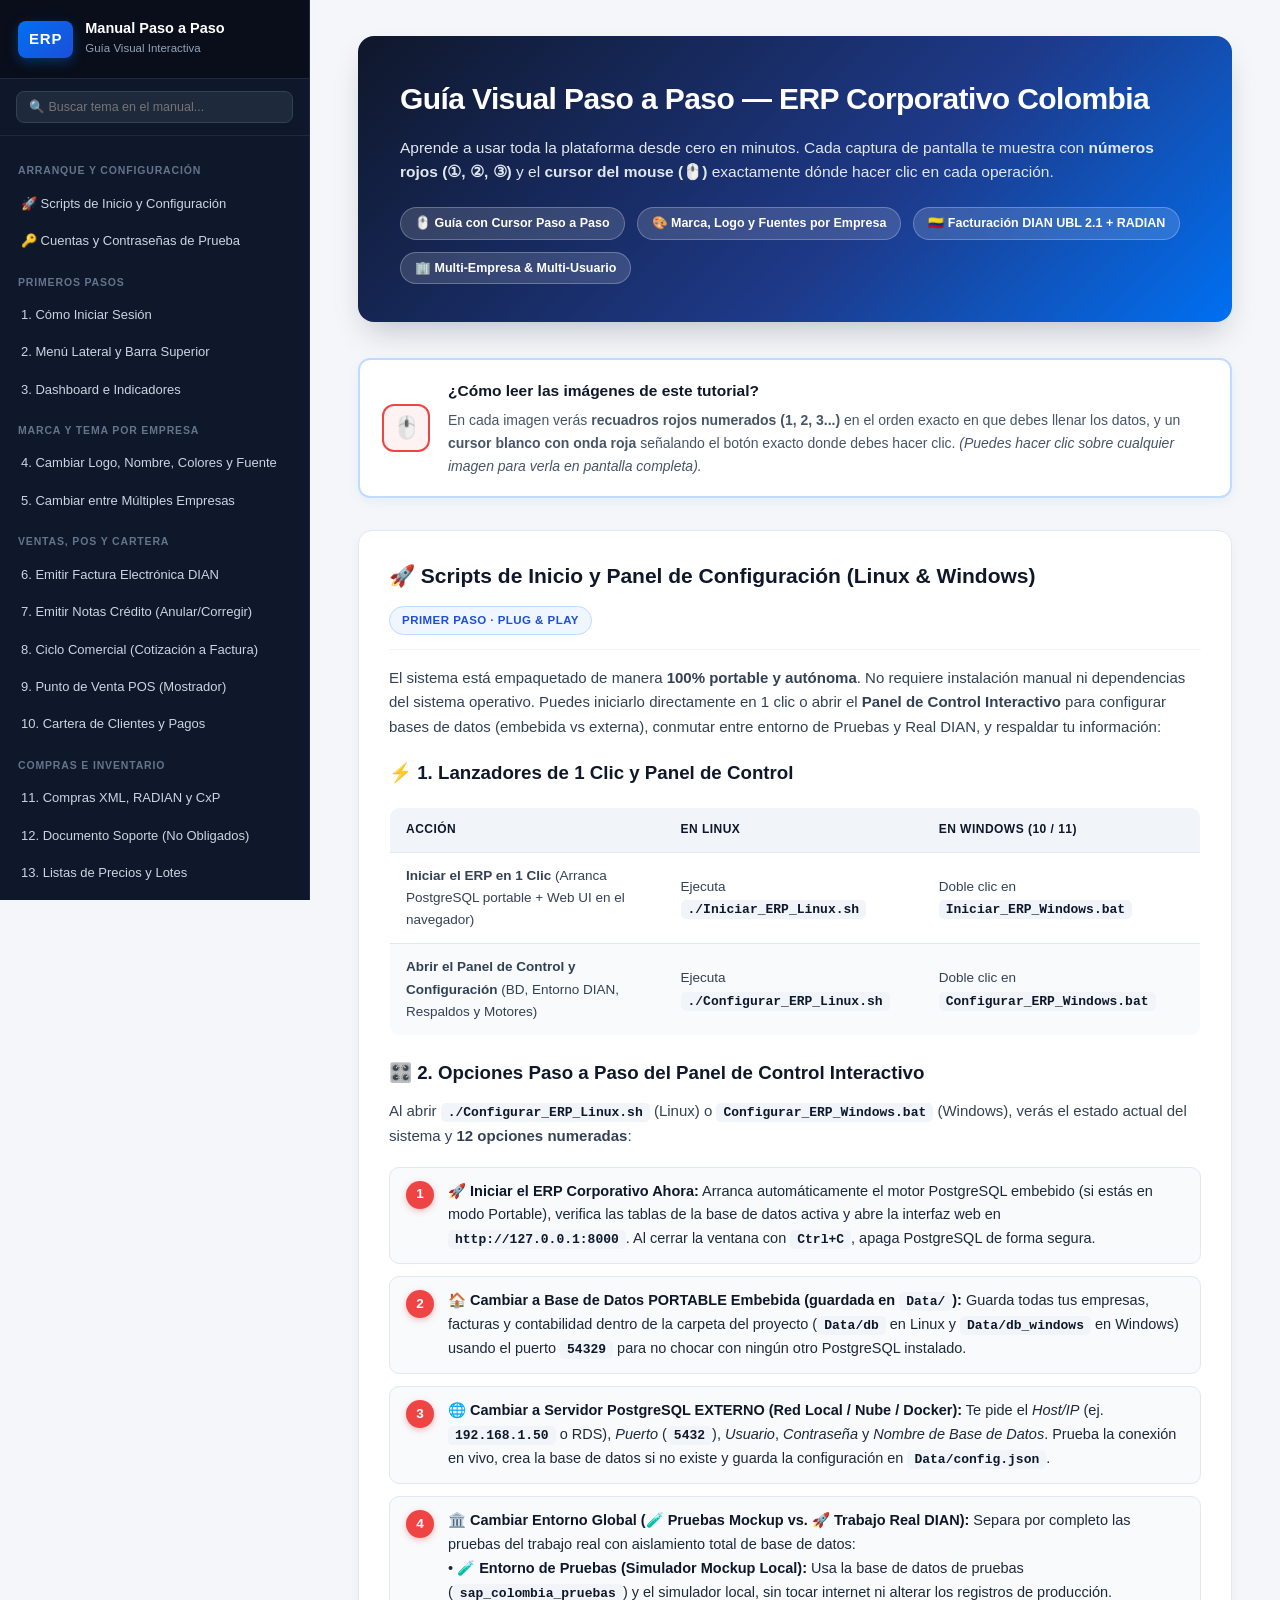
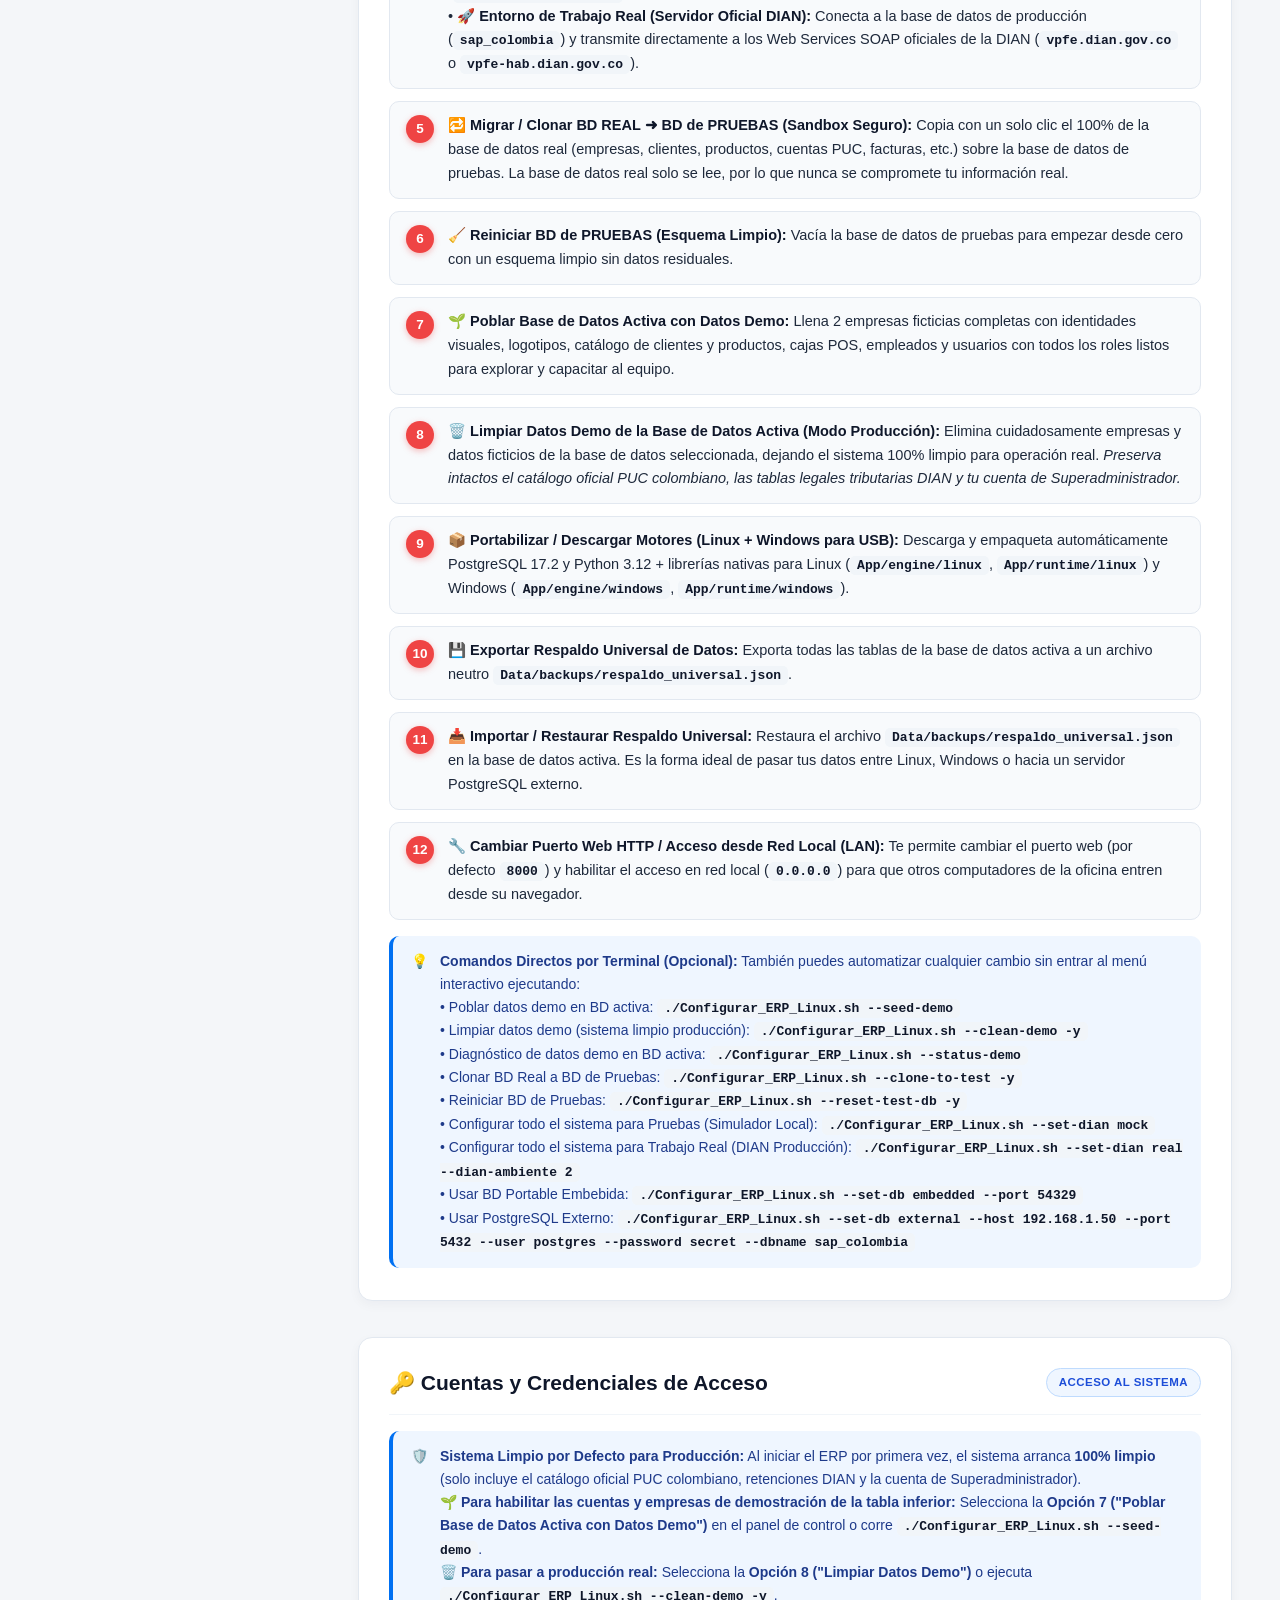
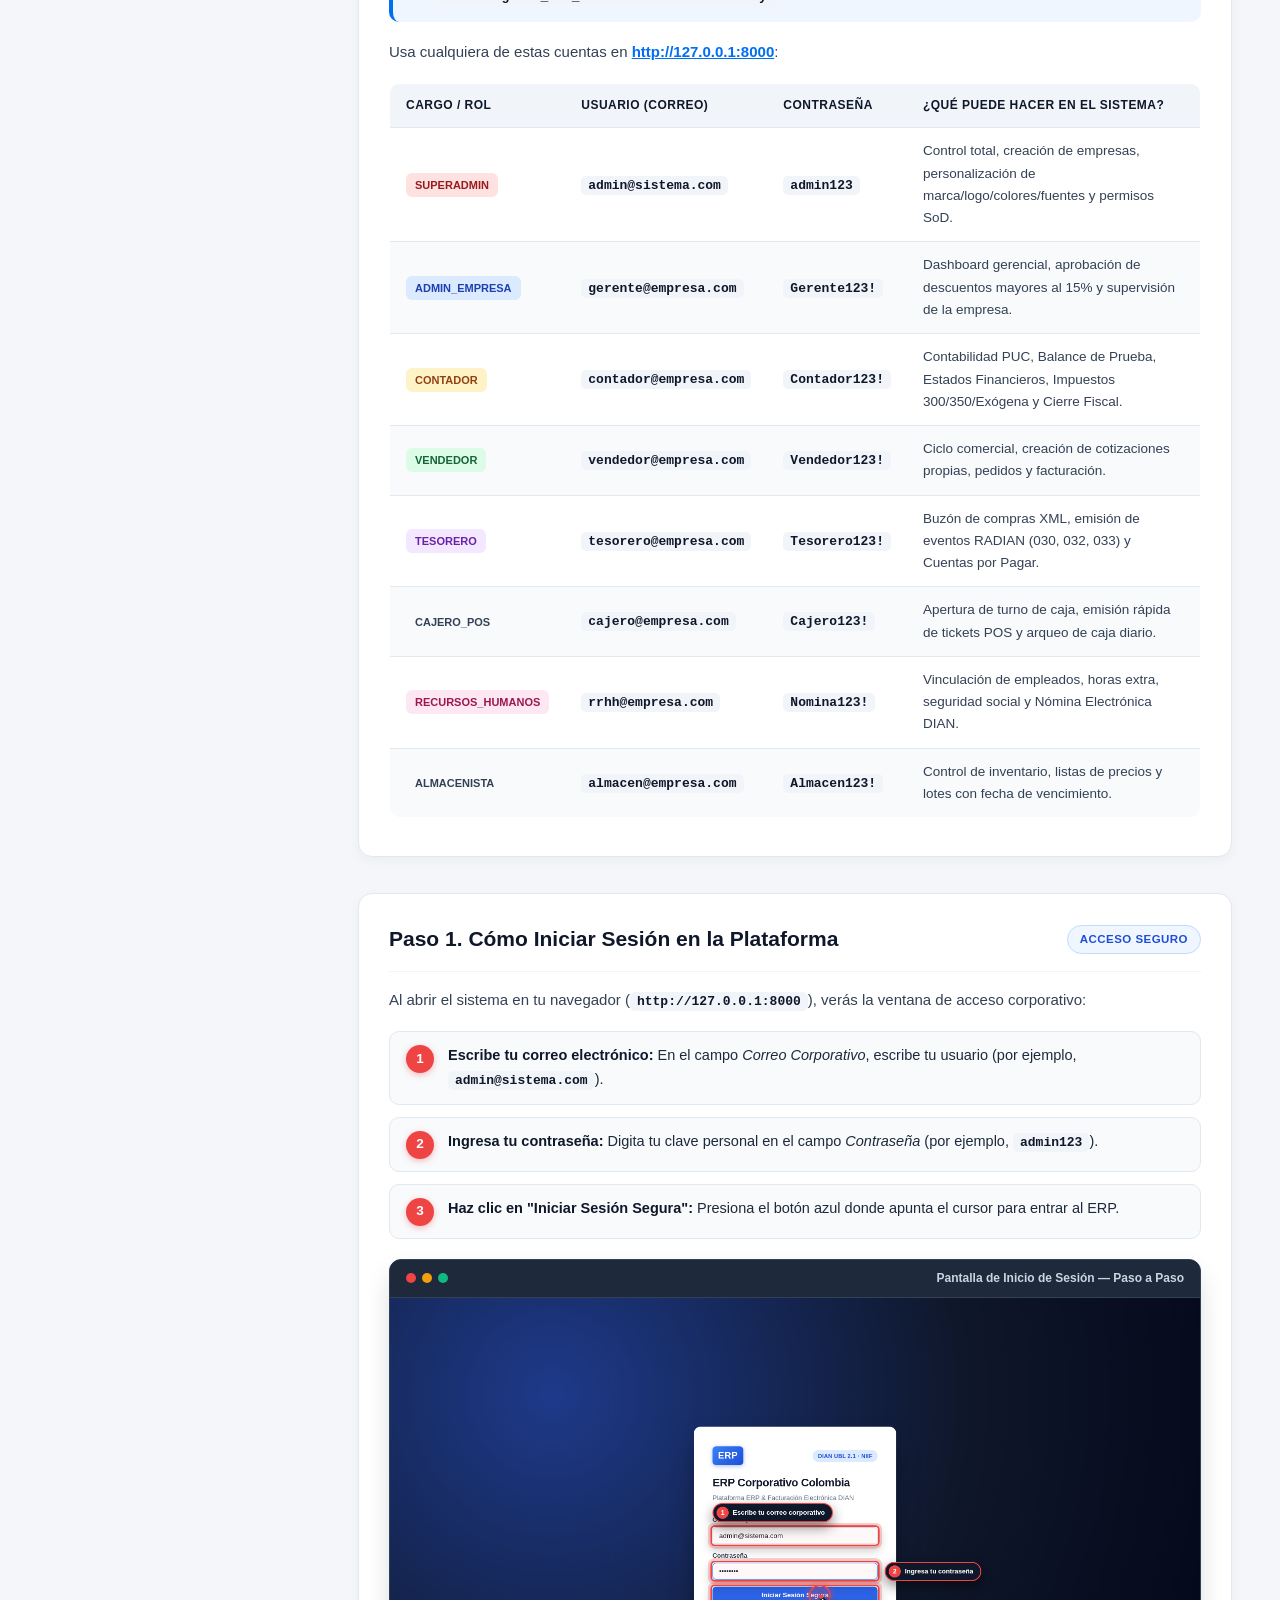
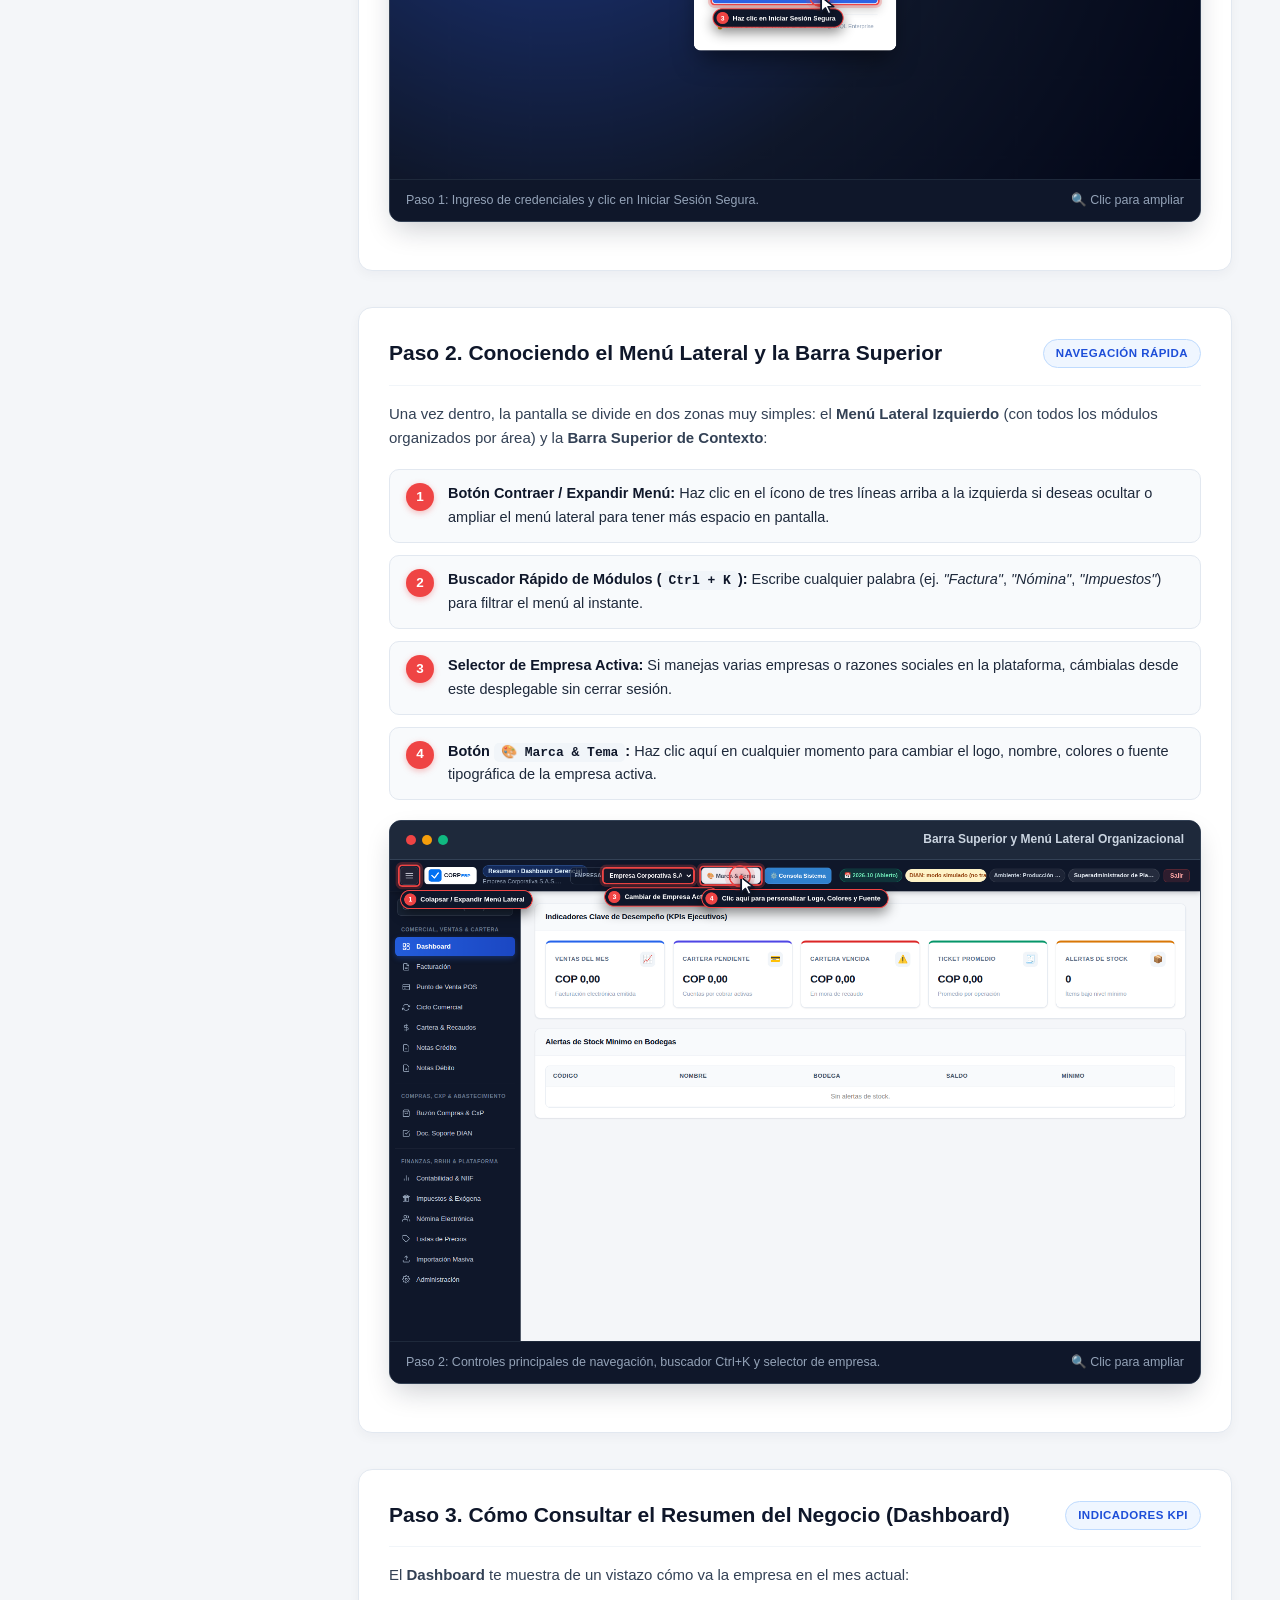
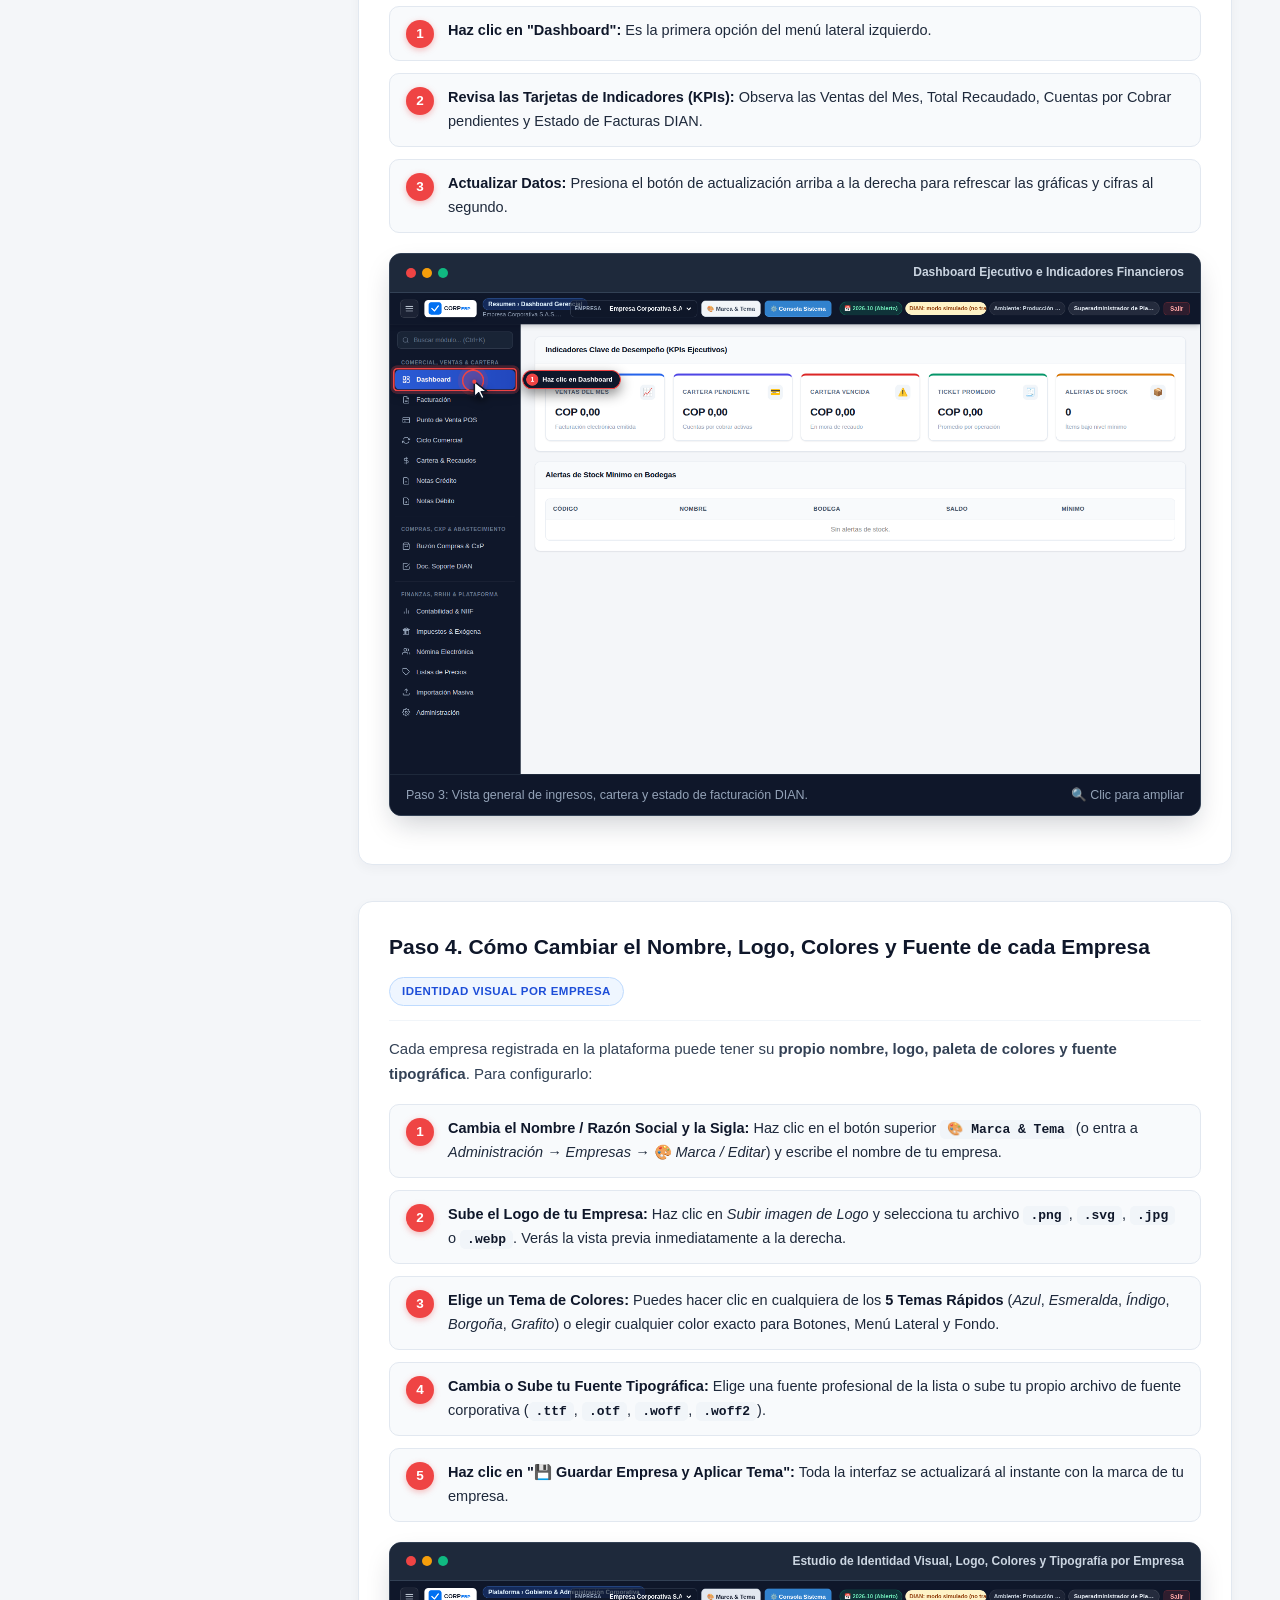
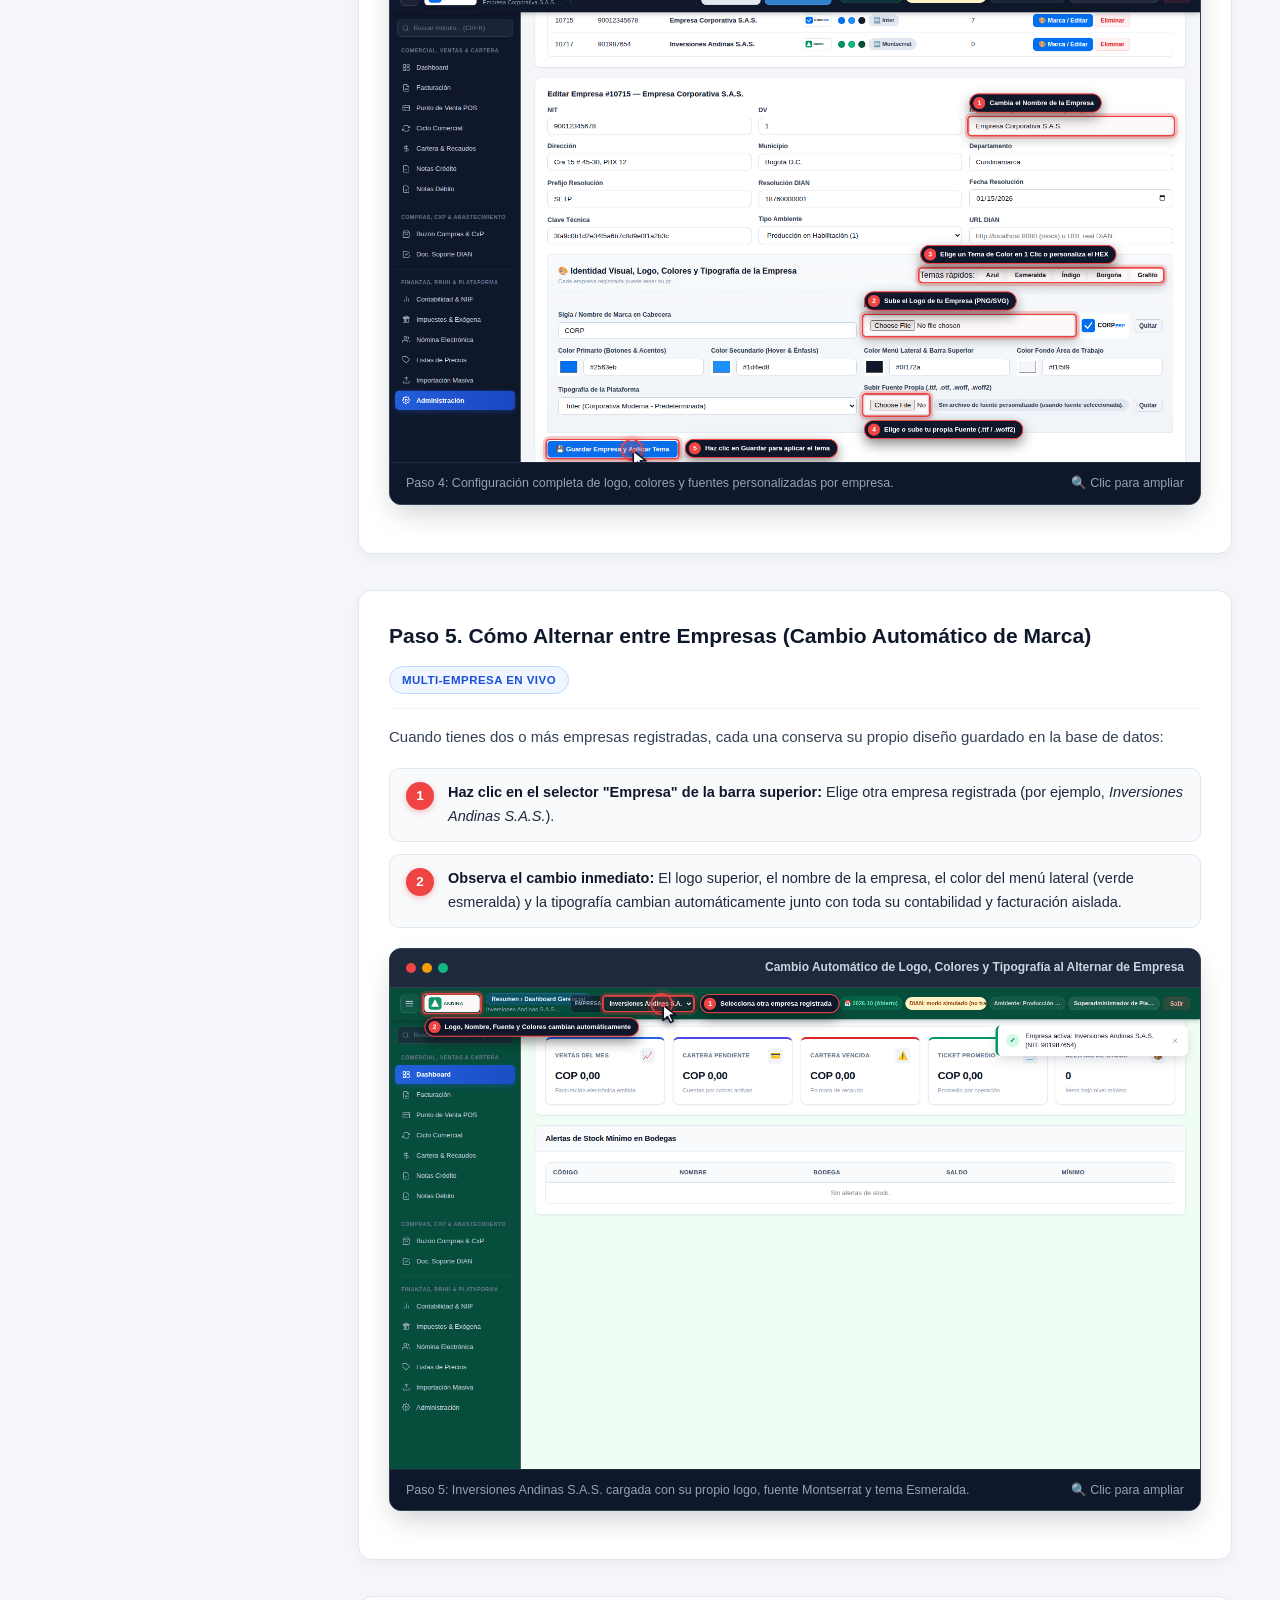
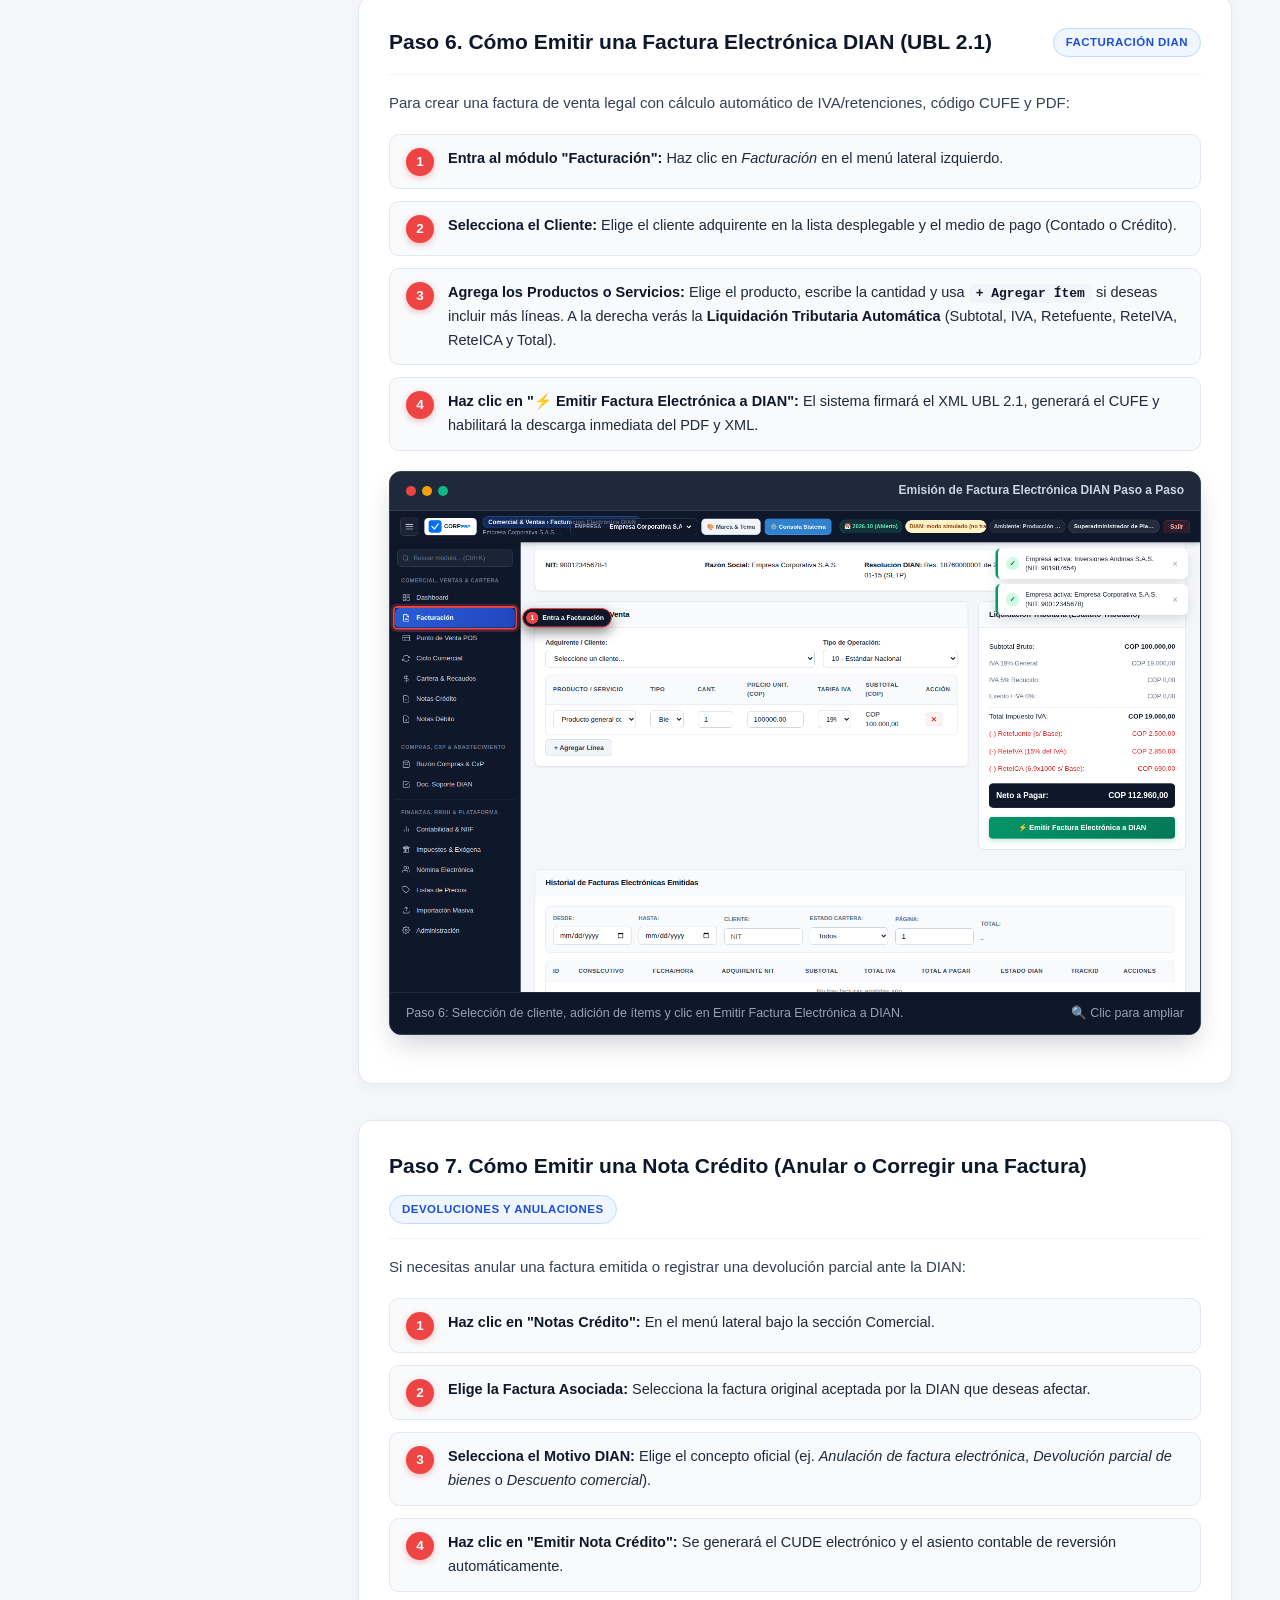
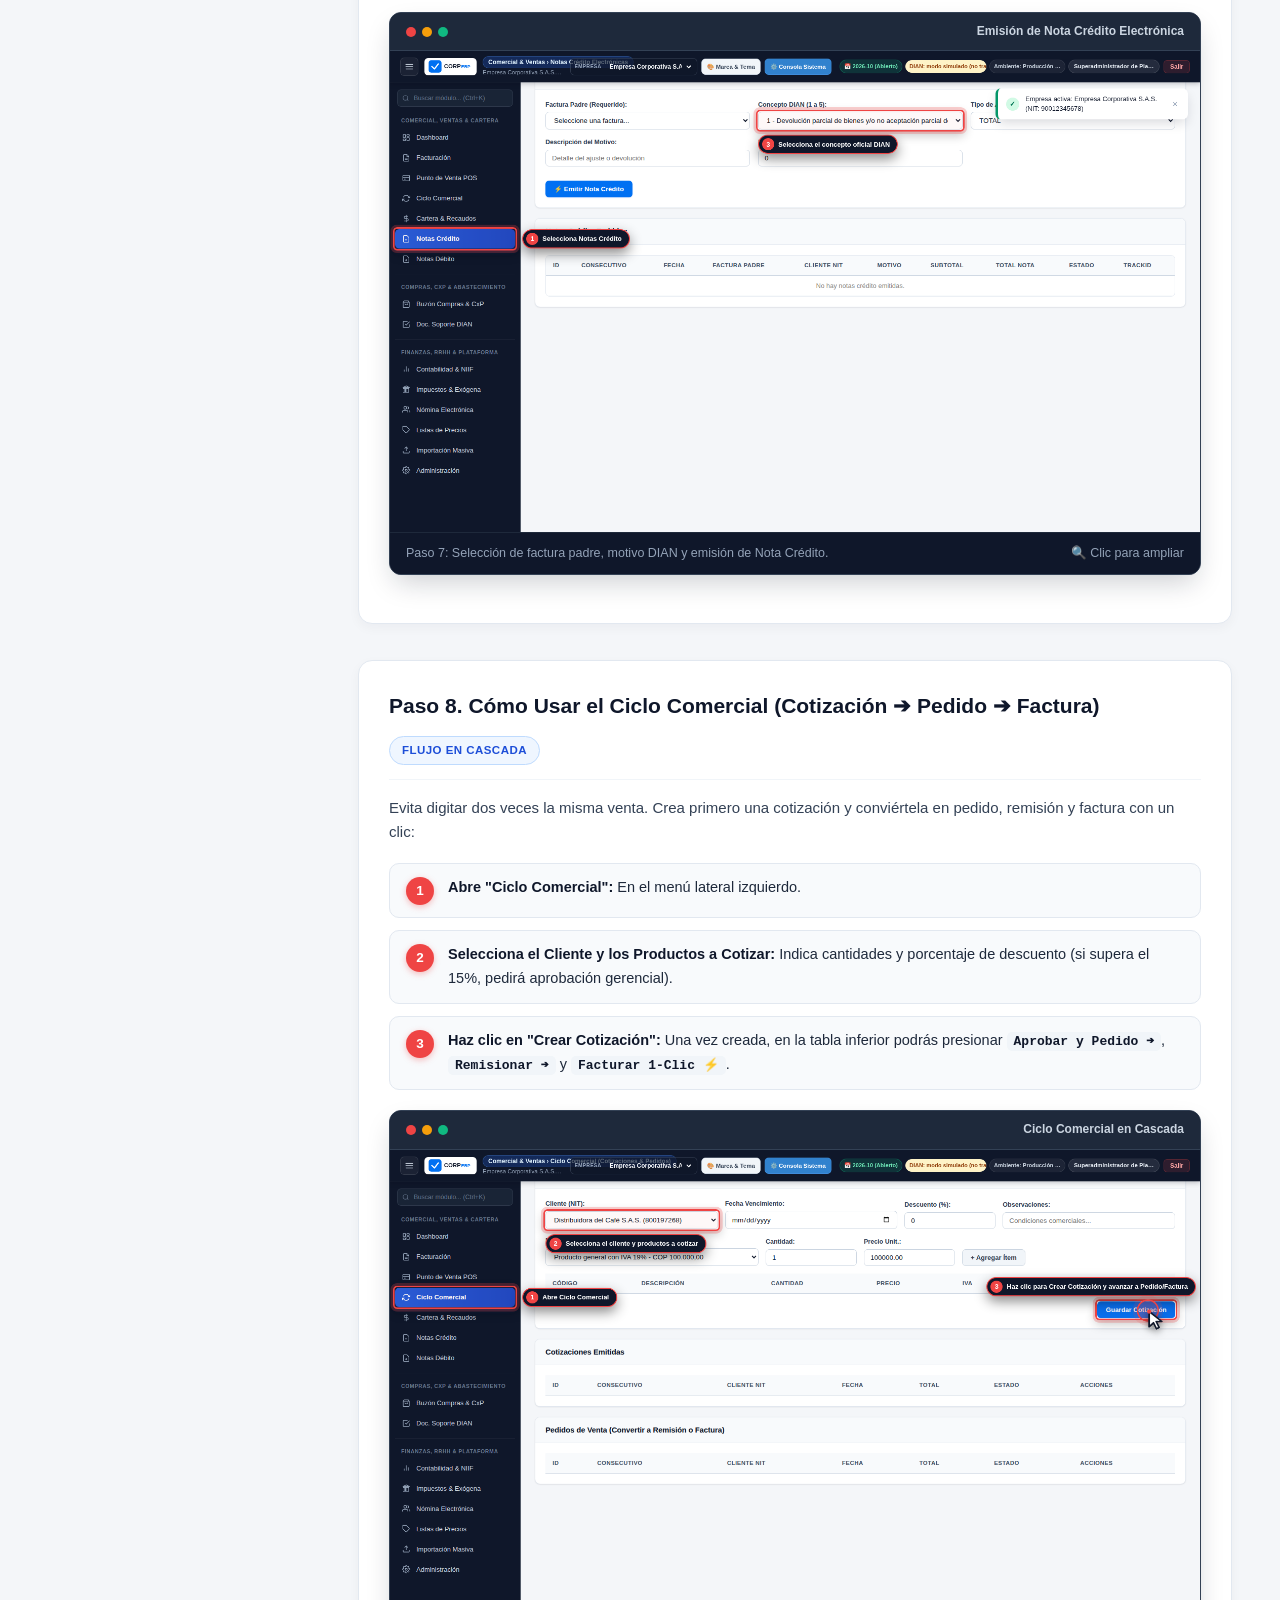
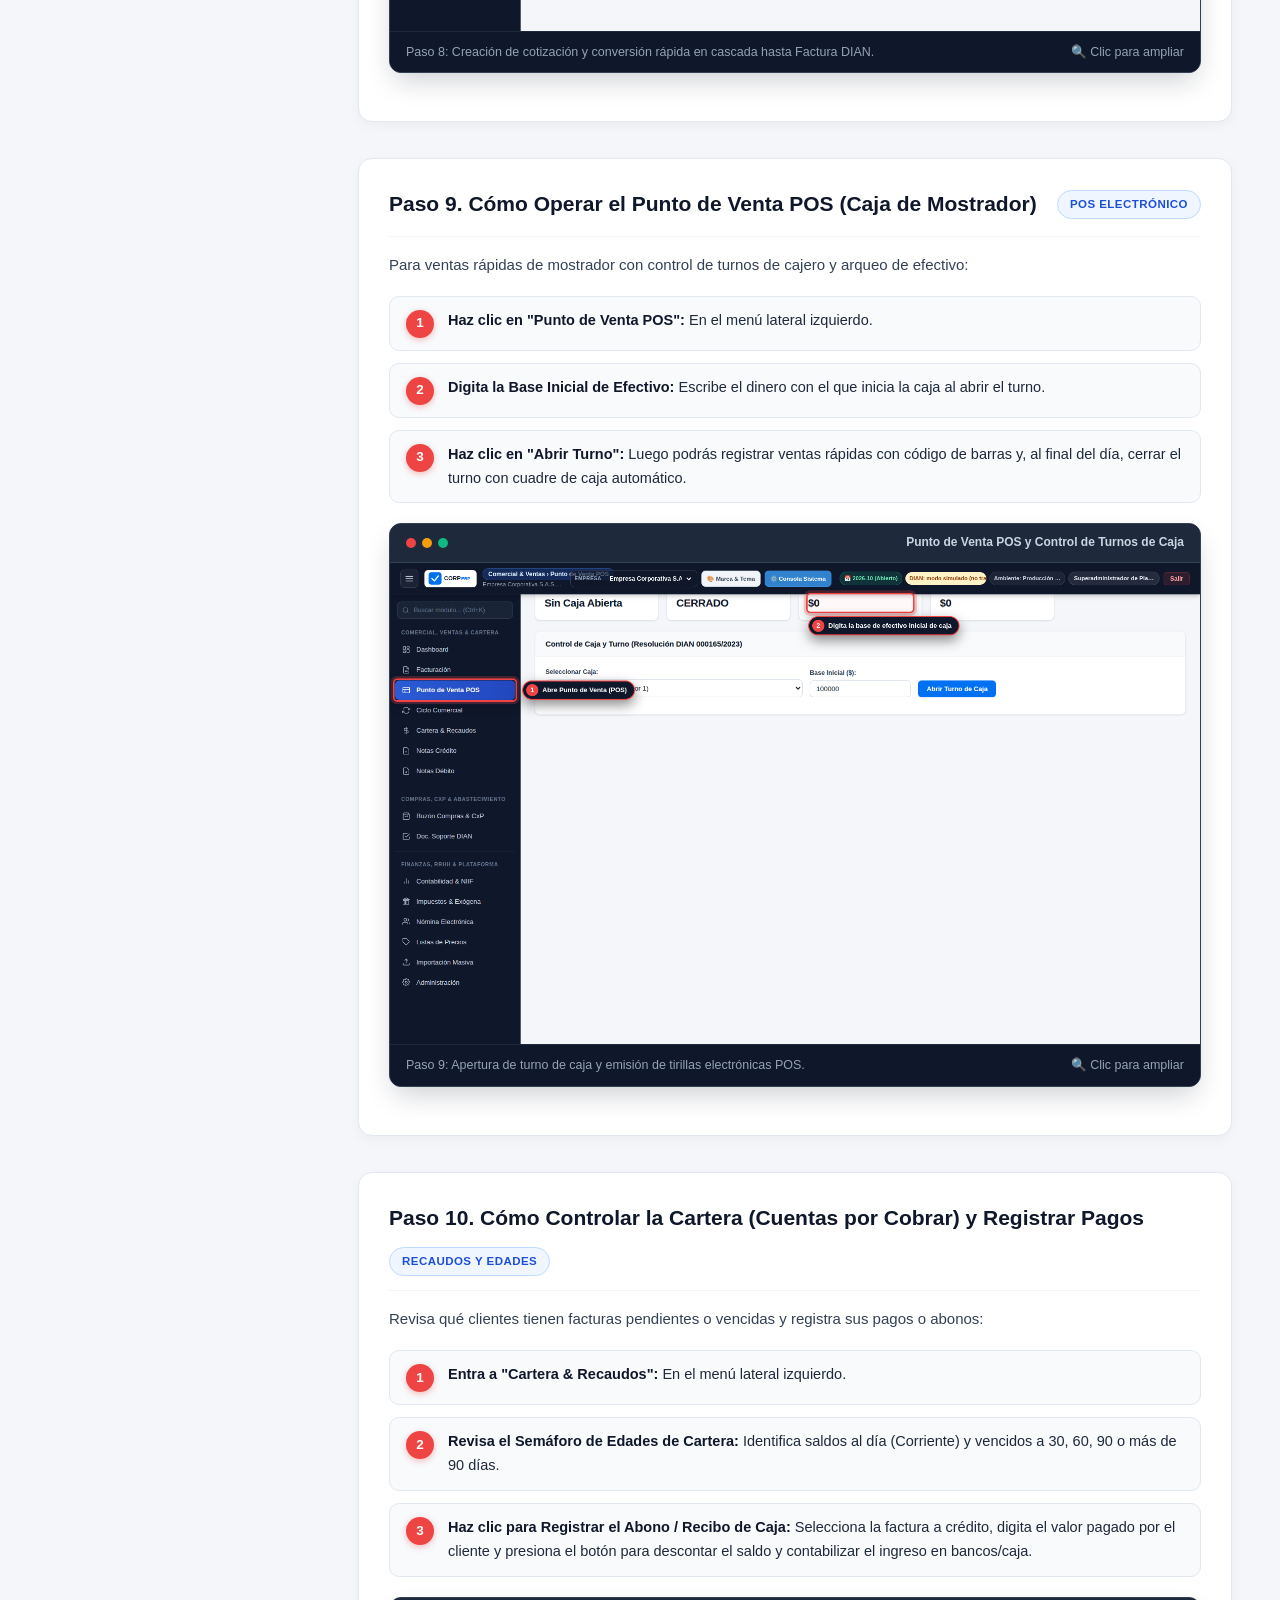
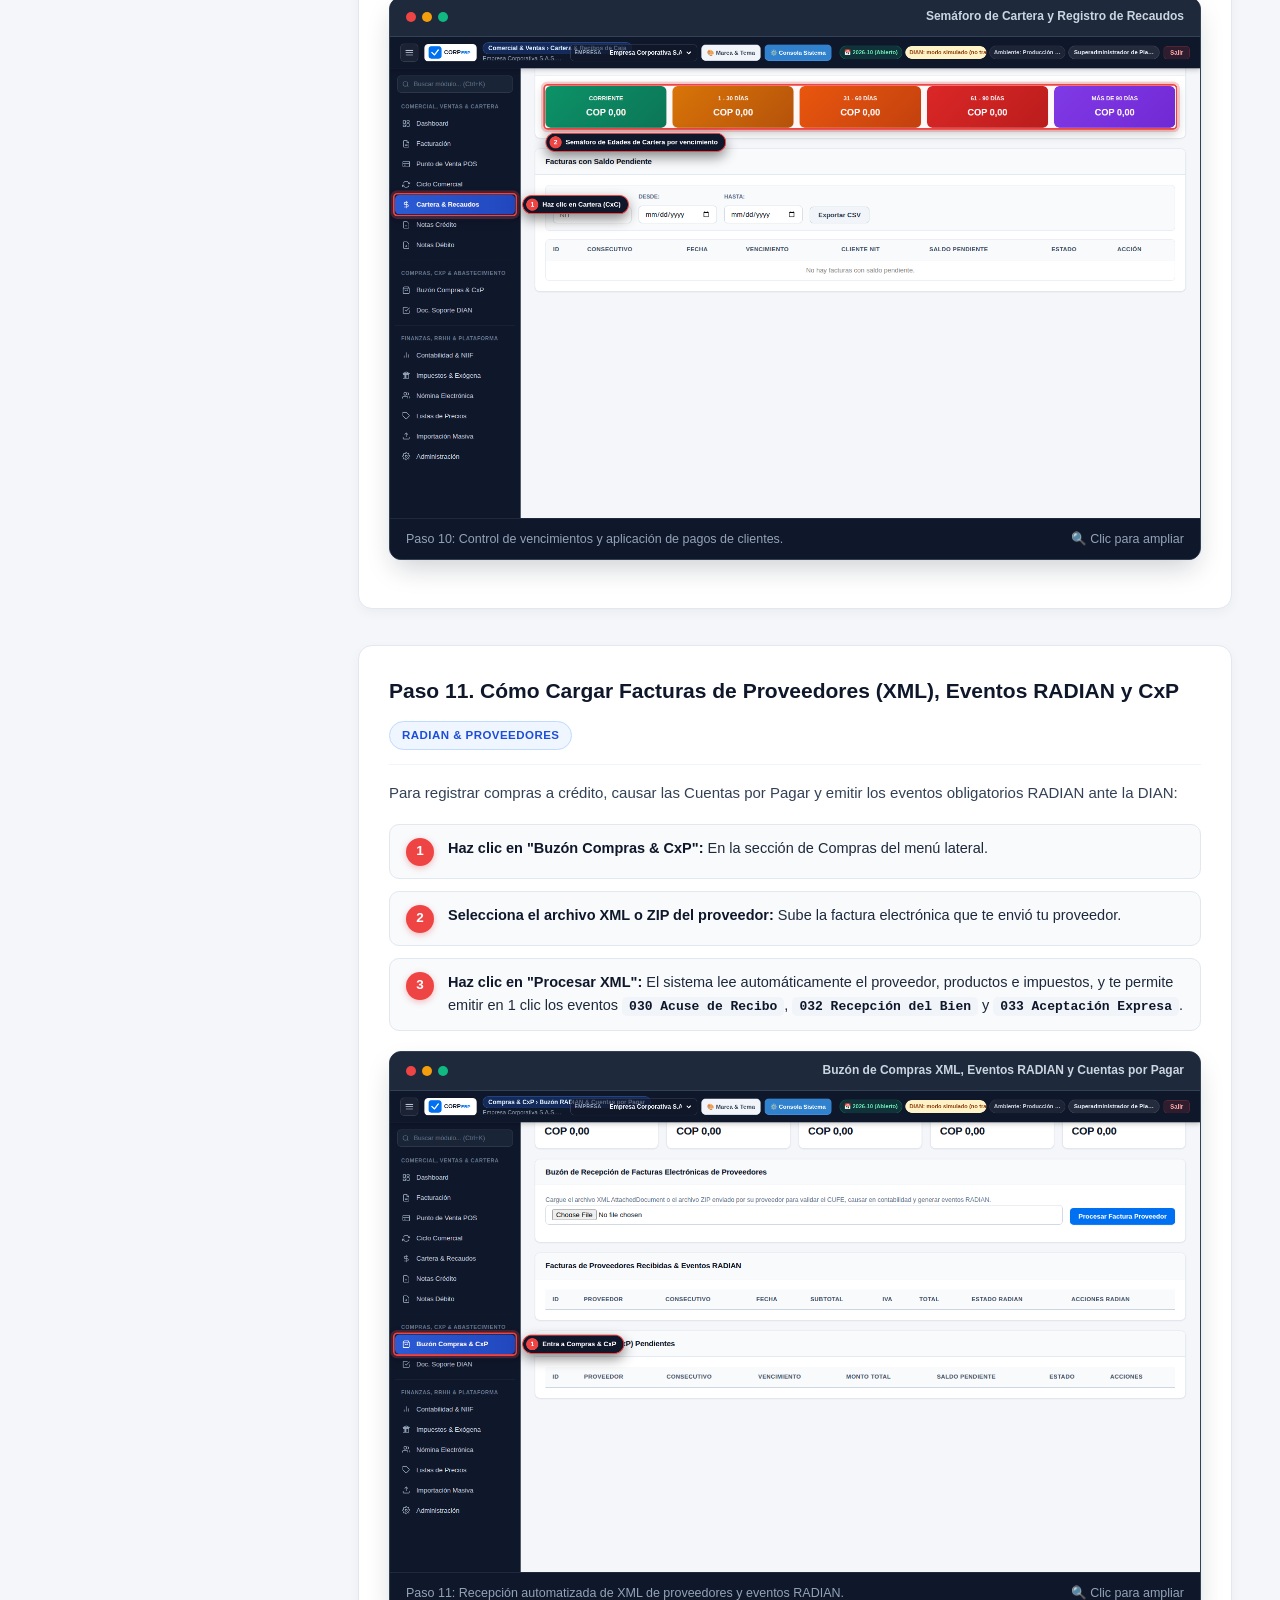
==== commit 20bd1011: "docs(gh-pages): actualizar tutorial con panel de control y gestión de datos demo" ====
--- a/index.html
+++ b/index.html
@@ -538,7 +538,7 @@
       </table>
 
       <h3 style="margin:22px 0 10px 0; color:#0f172a;">🎛️ 2. Opciones Paso a Paso del Panel de Control Interactivo</h3>
-      <p>Al abrir <code>./Configurar_ERP_Linux.sh</code> (Linux) o <code>Configurar_ERP_Windows.bat</code> (Windows), verás el estado actual del sistema y <strong>10 opciones numeradas</strong>:</p>
+      <p>Al abrir <code>./Configurar_ERP_Linux.sh</code> (Linux) o <code>Configurar_ERP_Windows.bat</code> (Windows), verás el estado actual del sistema y <strong>12 opciones numeradas</strong>:</p>
 
       <ul class="step-list">
         <li class="step-item">
@@ -565,22 +565,30 @@
         </li>
         <li class="step-item">
           <span class="step-num">6</span>
-          <div class="step-text"><strong>🧹 Reiniciar BD de PRUEBAS (Limpiar datos de pruebas):</strong> Vacía la base de datos de pruebas para empezar desde cero con datos limpios de demostración cuando lo necesites.</div>
+          <div class="step-text"><strong>🧹 Reiniciar BD de PRUEBAS (Esquema Limpio):</strong> Vacía la base de datos de pruebas para empezar desde cero con un esquema limpio sin datos residuales.</div>
         </li>
         <li class="step-item">
           <span class="step-num">7</span>
+          <div class="step-text"><strong>🌱 Poblar Base de Datos Activa con Datos Demo:</strong> Llena 2 empresas ficticias completas con identidades visuales, logotipos, catálogo de clientes y productos, cajas POS, empleados y usuarios con todos los roles listos para explorar y capacitar al equipo.</div>
+        </li>
+        <li class="step-item">
+          <span class="step-num">8</span>
+          <div class="step-text"><strong>🗑️ Limpiar Datos Demo de la Base de Datos Activa (Modo Producción):</strong> Elimina cuidadosamente empresas y datos ficticios de la base de datos seleccionada, dejando el sistema 100% limpio para operación real. <em>Preserva intactos el catálogo oficial PUC colombiano, las tablas legales tributarias DIAN y tu cuenta de Superadministrador.</em></div>
+        </li>
+        <li class="step-item">
+          <span class="step-num">9</span>
           <div class="step-text"><strong>📦 Portabilizar / Descargar Motores (Linux + Windows para USB):</strong> Descarga y empaqueta automáticamente PostgreSQL 17.2 y Python 3.12 + librerías nativas para Linux (<code>App/engine/linux</code>, <code>App/runtime/linux</code>) y Windows (<code>App/engine/windows</code>, <code>App/runtime/windows</code>).</div>
         </li>
         <li class="step-item">
-          <span class="step-num">8</span>
+          <span class="step-num">10</span>
           <div class="step-text"><strong>💾 Exportar Respaldo Universal de Datos:</strong> Exporta todas las tablas de la base de datos activa a un archivo neutro <code>Data/backups/respaldo_universal.json</code>.</div>
         </li>
         <li class="step-item">
-          <span class="step-num">9</span>
+          <span class="step-num">11</span>
           <div class="step-text"><strong>📥 Importar / Restaurar Respaldo Universal:</strong> Restaura el archivo <code>Data/backups/respaldo_universal.json</code> en la base de datos activa. Es la forma ideal de pasar tus datos entre Linux, Windows o hacia un servidor PostgreSQL externo.</div>
         </li>
         <li class="step-item">
-          <span class="step-num">10</span>
+          <span class="step-num">12</span>
           <div class="step-text"><strong>🔧 Cambiar Puerto Web HTTP / Acceso desde Red Local (LAN):</strong> Te permite cambiar el puerto web (por defecto <code>8000</code>) y habilitar el acceso en red local (<code>0.0.0.0</code>) para que otros computadores de la oficina entren desde su navegador.</div>
         </li>
       </ul>
@@ -588,6 +596,9 @@
       <div class="alert alert-info">
         <div>💡</div>
         <div><strong>Comandos Directos por Terminal (Opcional):</strong> También puedes automatizar cualquier cambio sin entrar al menú interactivo ejecutando:
+          <br>• Poblar datos demo en BD activa: <code>./Configurar_ERP_Linux.sh --seed-demo</code>
+          <br>• Limpiar datos demo (sistema limpio producción): <code>./Configurar_ERP_Linux.sh --clean-demo -y</code>
+          <br>• Diagnóstico de datos demo en BD activa: <code>./Configurar_ERP_Linux.sh --status-demo</code>
           <br>• Clonar BD Real a BD de Pruebas: <code>./Configurar_ERP_Linux.sh --clone-to-test -y</code>
           <br>• Reiniciar BD de Pruebas: <code>./Configurar_ERP_Linux.sh --reset-test-db -y</code>
           <br>• Configurar todo el sistema para Pruebas (Simulador Local): <code>./Configurar_ERP_Linux.sh --set-dian mock</code>
@@ -601,10 +612,19 @@
     <!-- TABLA DE CREDENCIALES -->
     <section class="module-card" id="credenciales">
       <div class="module-header">
-        <h2>🔑 Cuentas y Contraseñas Listas para Probar</h2>
-        <span class="module-tag">Usuarios de Demostración</span>
-      </div>
-      <p>Usa cualquiera de estas cuentas en <a href="http://127.0.0.1:8000" target="_blank" style="color:var(--primary); font-weight:700;">http://127.0.0.1:8000</a> para explorar cada perfil:</p>
+        <h2>🔑 Cuentas y Credenciales de Acceso</h2>
+        <span class="module-tag">Acceso al Sistema</span>
+      </div>
+      <div class="alert alert-info" style="margin-bottom:18px;">
+        <div>🛡️</div>
+        <div>
+          <strong>Sistema Limpio por Defecto para Producción:</strong>
+          Al iniciar el ERP por primera vez, el sistema arranca <strong>100% limpio</strong> (solo incluye el catálogo oficial PUC colombiano, retenciones DIAN y la cuenta de Superadministrador).
+          <br>🌱 <strong>Para habilitar las cuentas y empresas de demostración de la tabla inferior:</strong> Selecciona la <strong>Opción 7 ("Poblar Base de Datos Activa con Datos Demo")</strong> en el panel de control o corre <code>./Configurar_ERP_Linux.sh --seed-demo</code>.
+          <br>🗑️ <strong>Para pasar a producción real:</strong> Selecciona la <strong>Opción 8 ("Limpiar Datos Demo")</strong> o ejecuta <code>./Configurar_ERP_Linux.sh --clean-demo -y</code>.
+        </div>
+      </div>
+      <p>Usa cualquiera de estas cuentas en <a href="http://127.0.0.1:8000" target="_blank" style="color:var(--primary); font-weight:700;">http://127.0.0.1:8000</a>:</p>
 
       <table>
         <thead>
